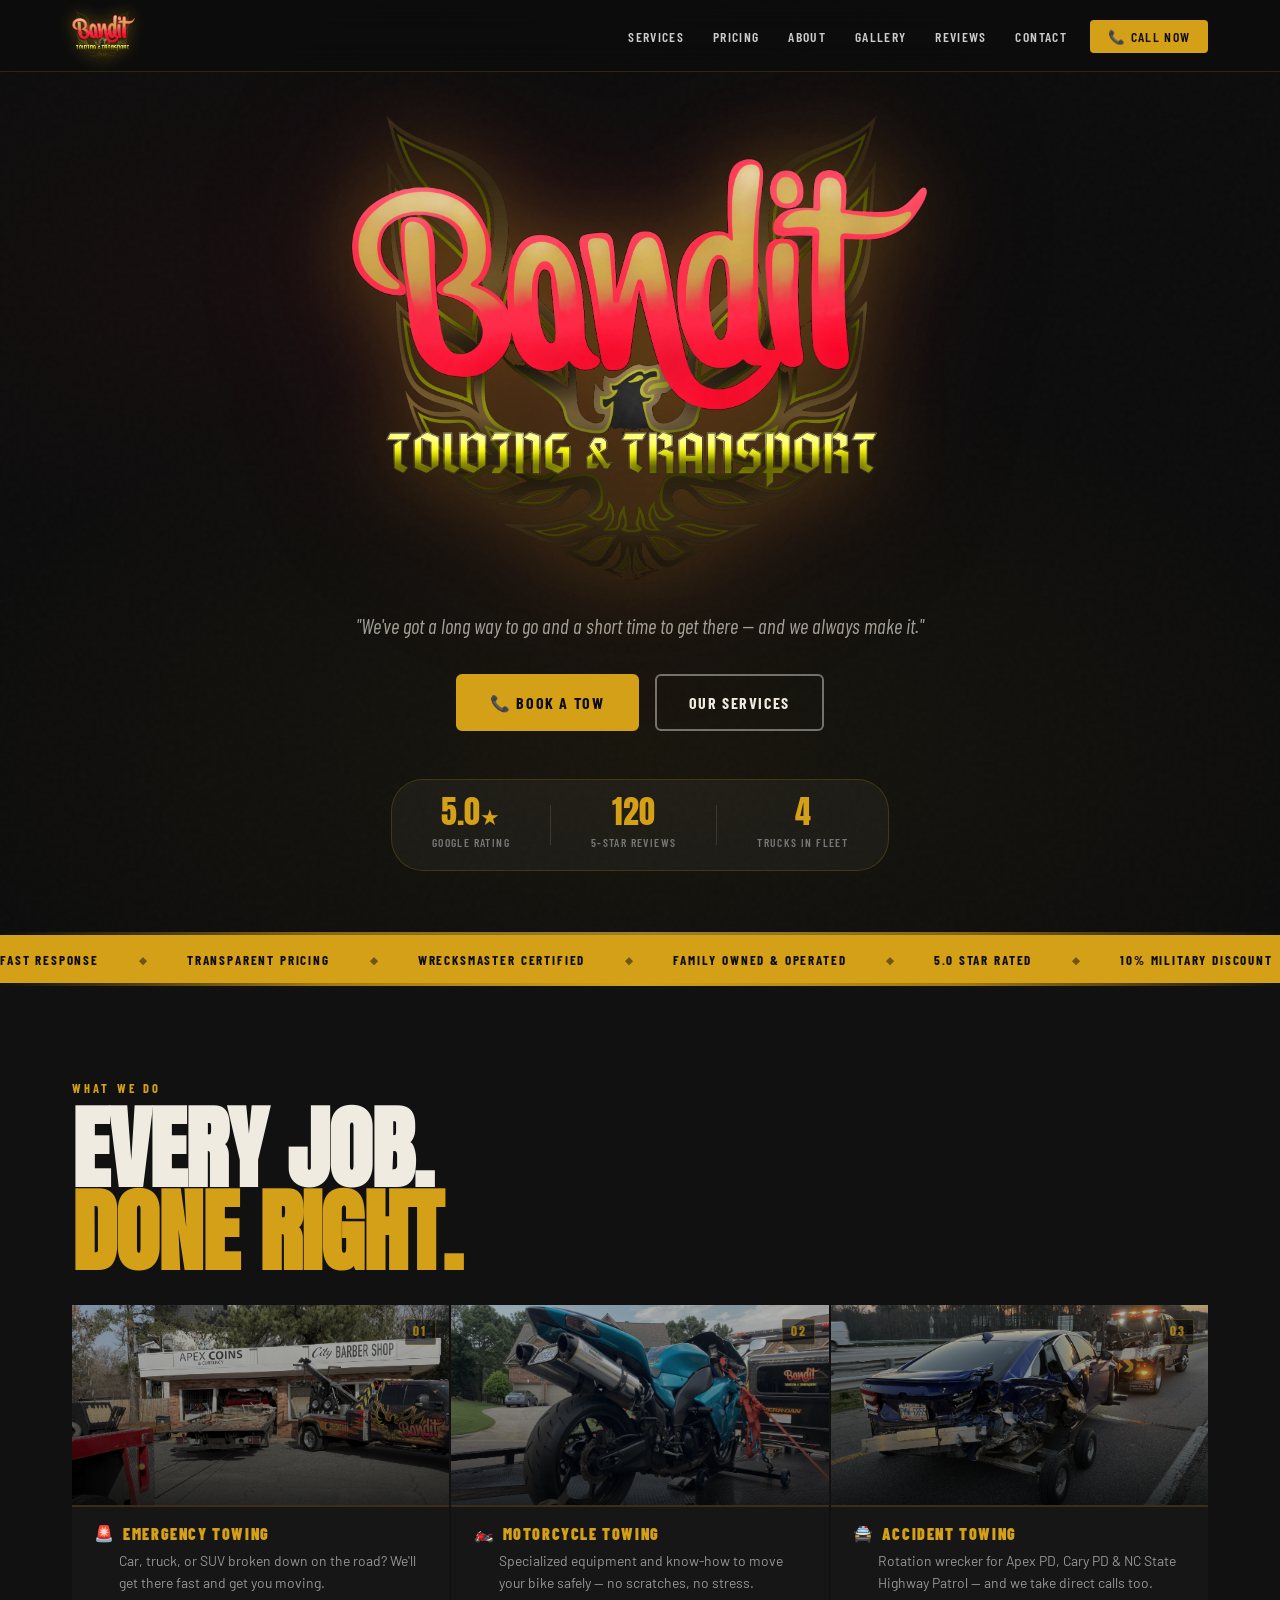
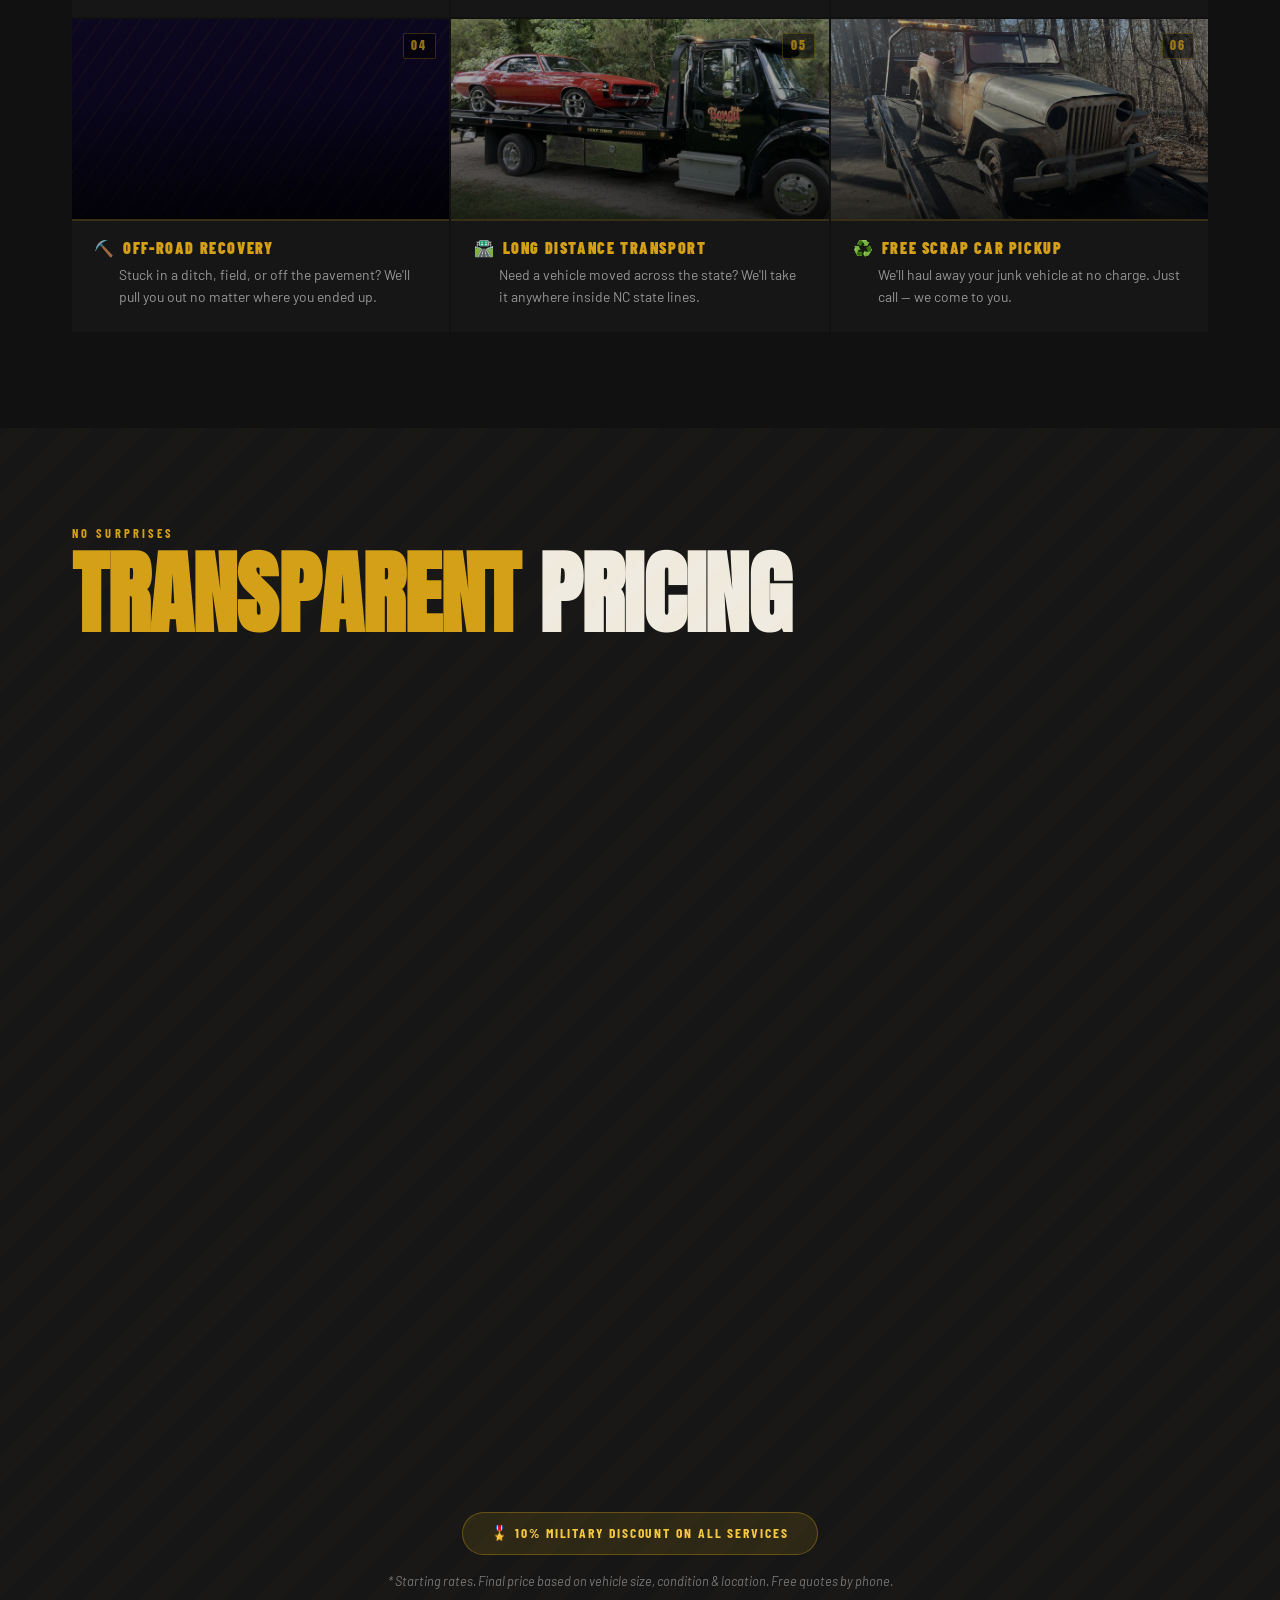
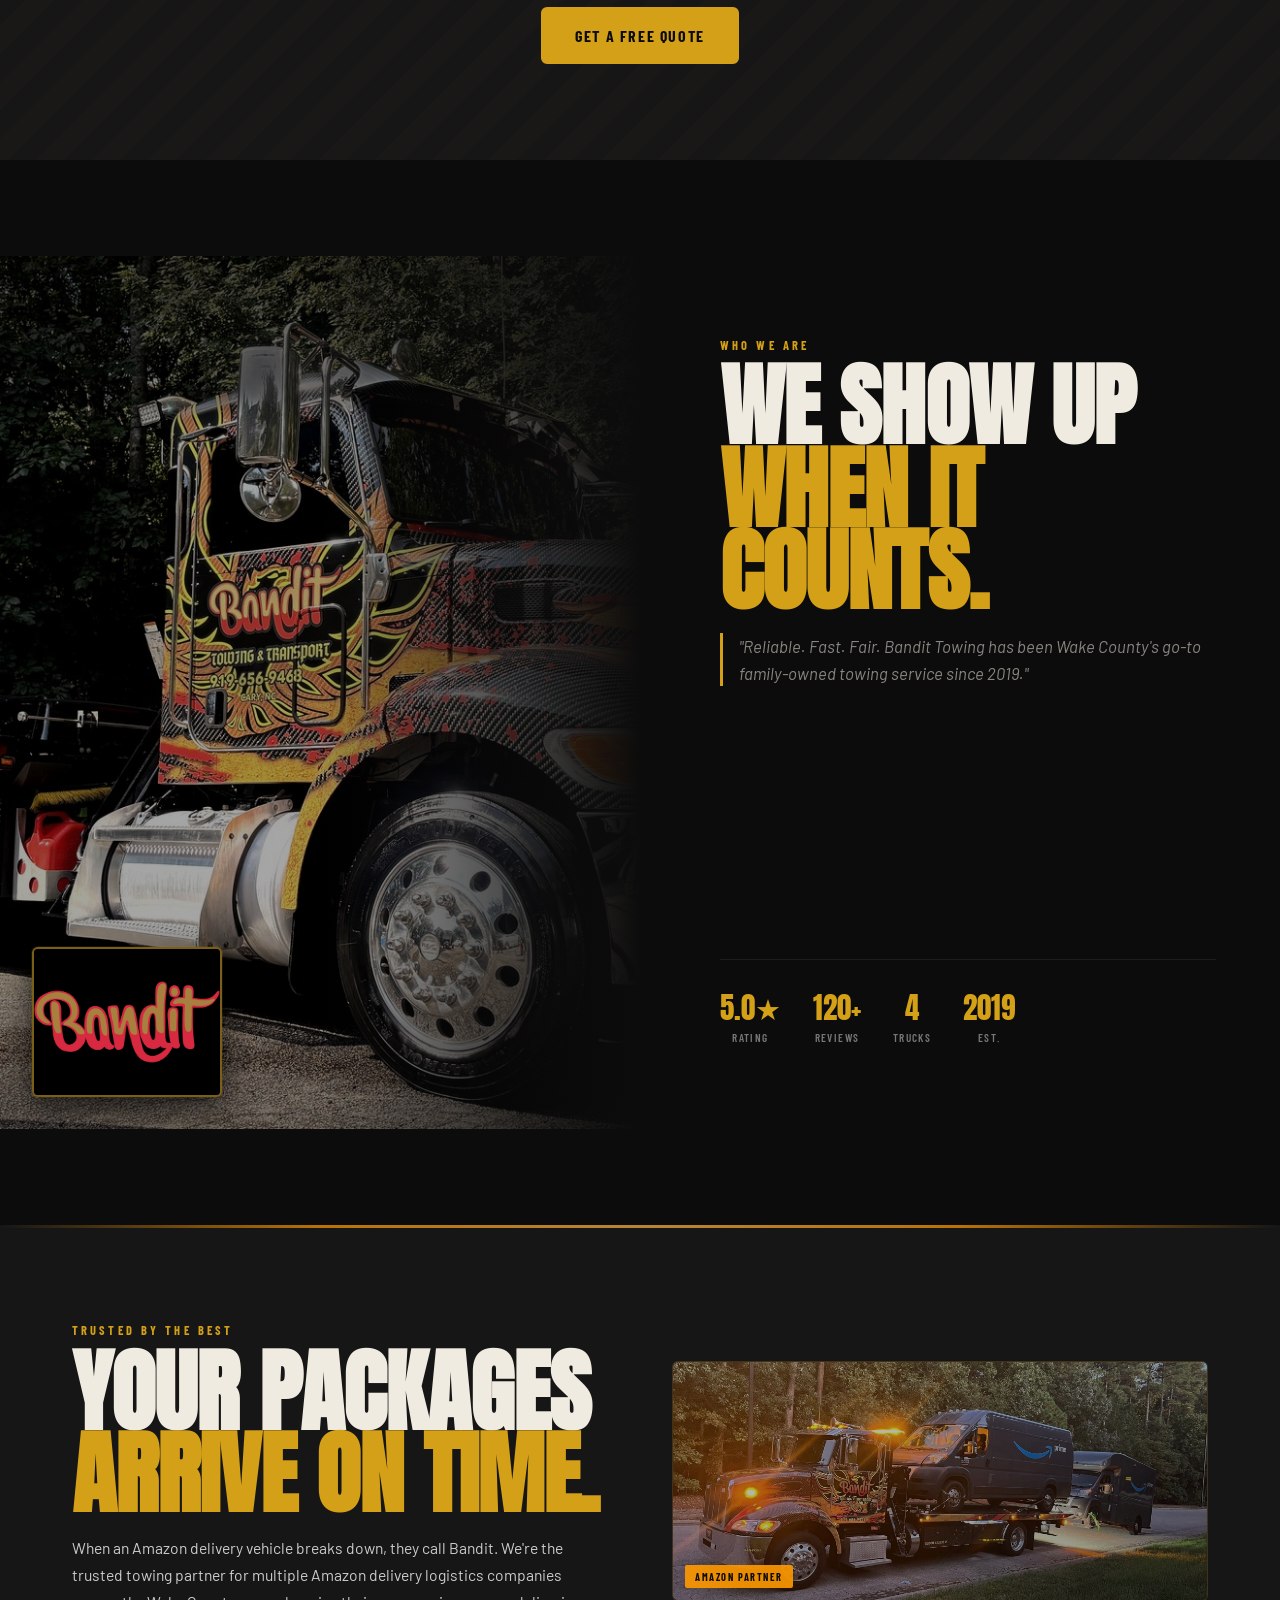
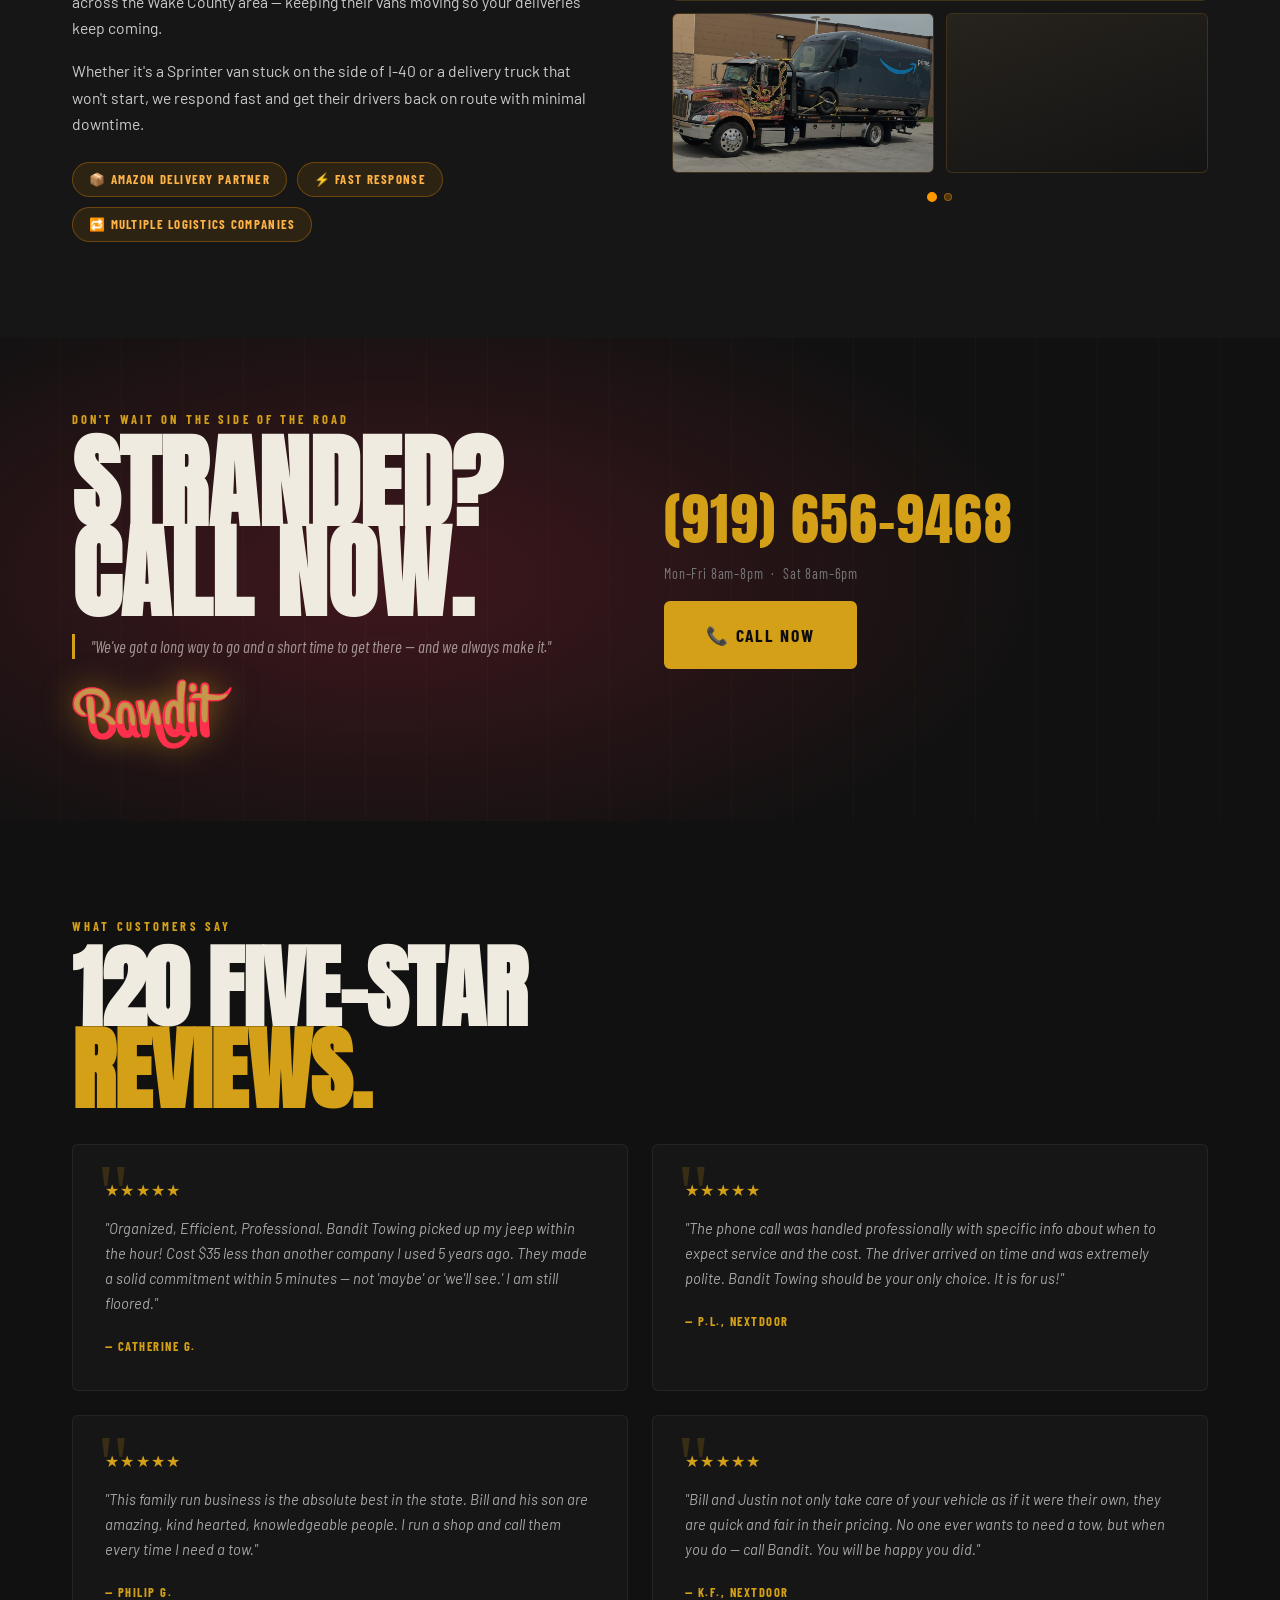
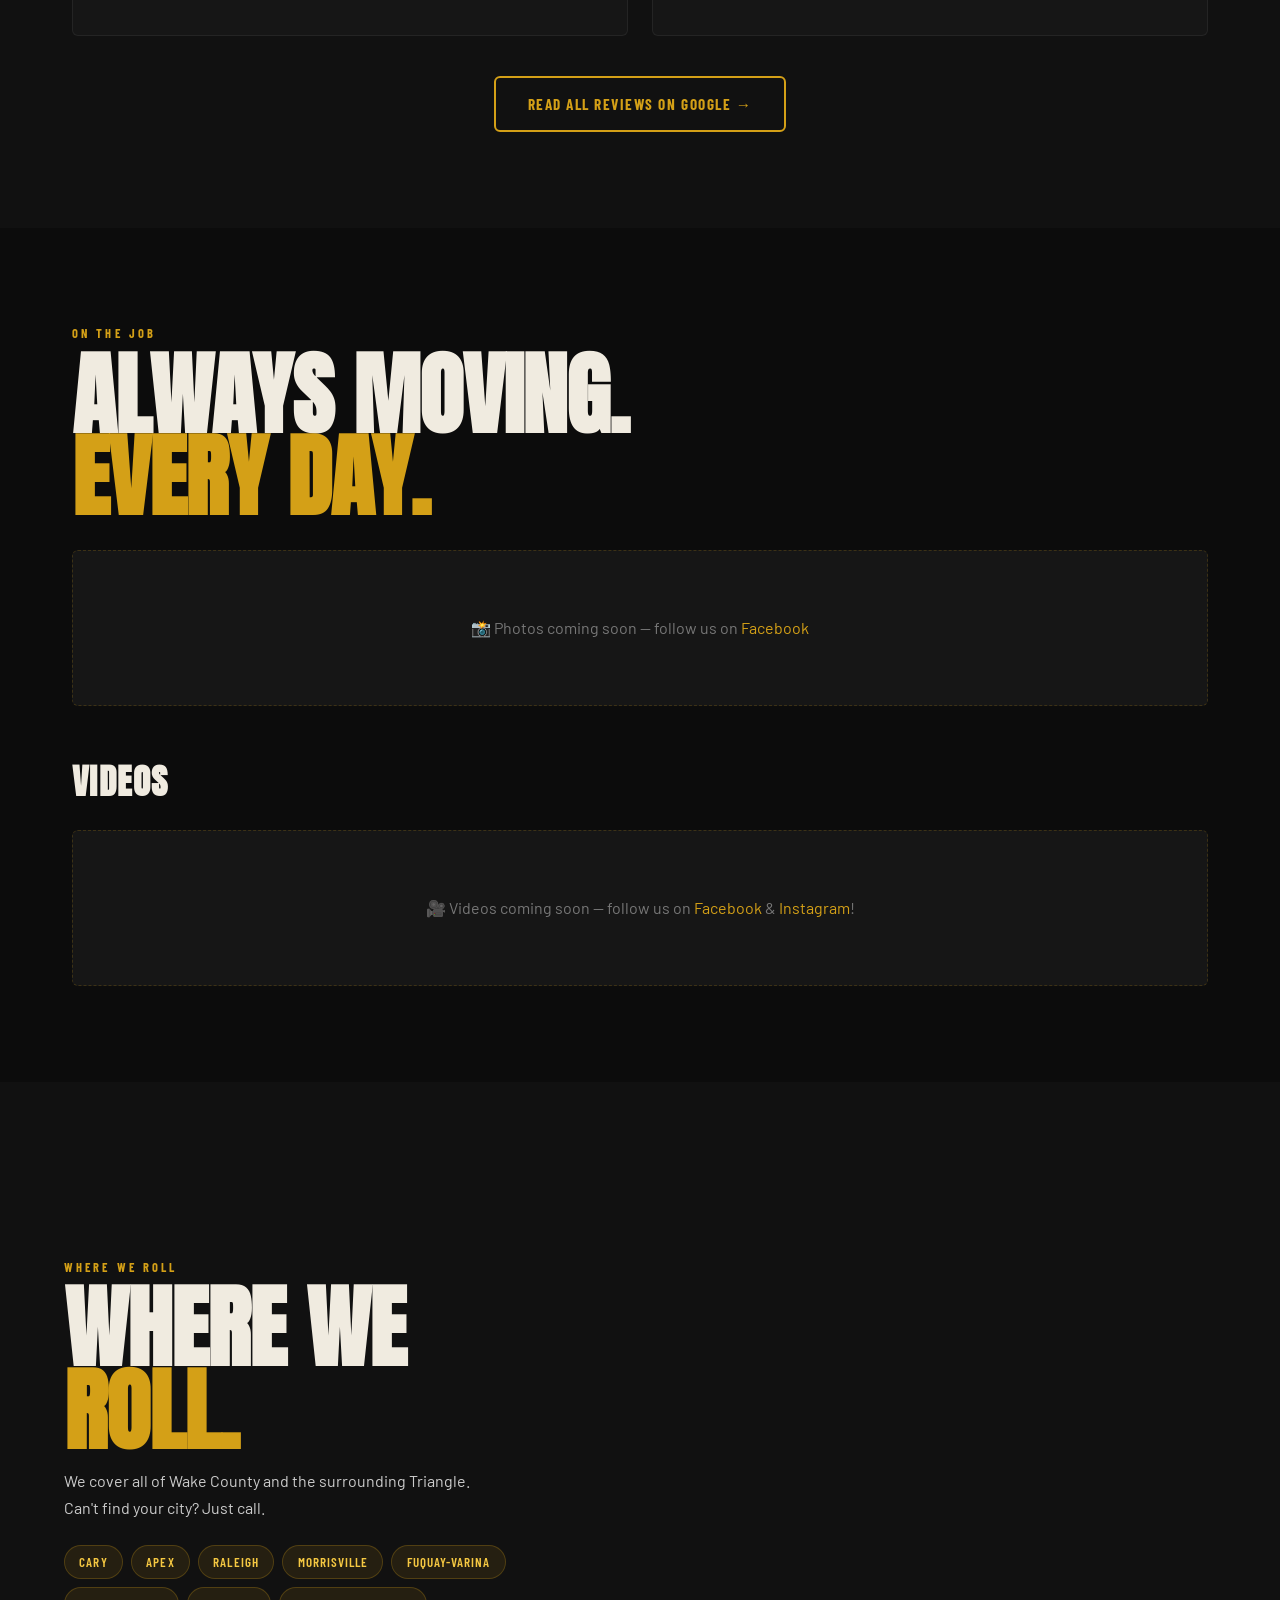
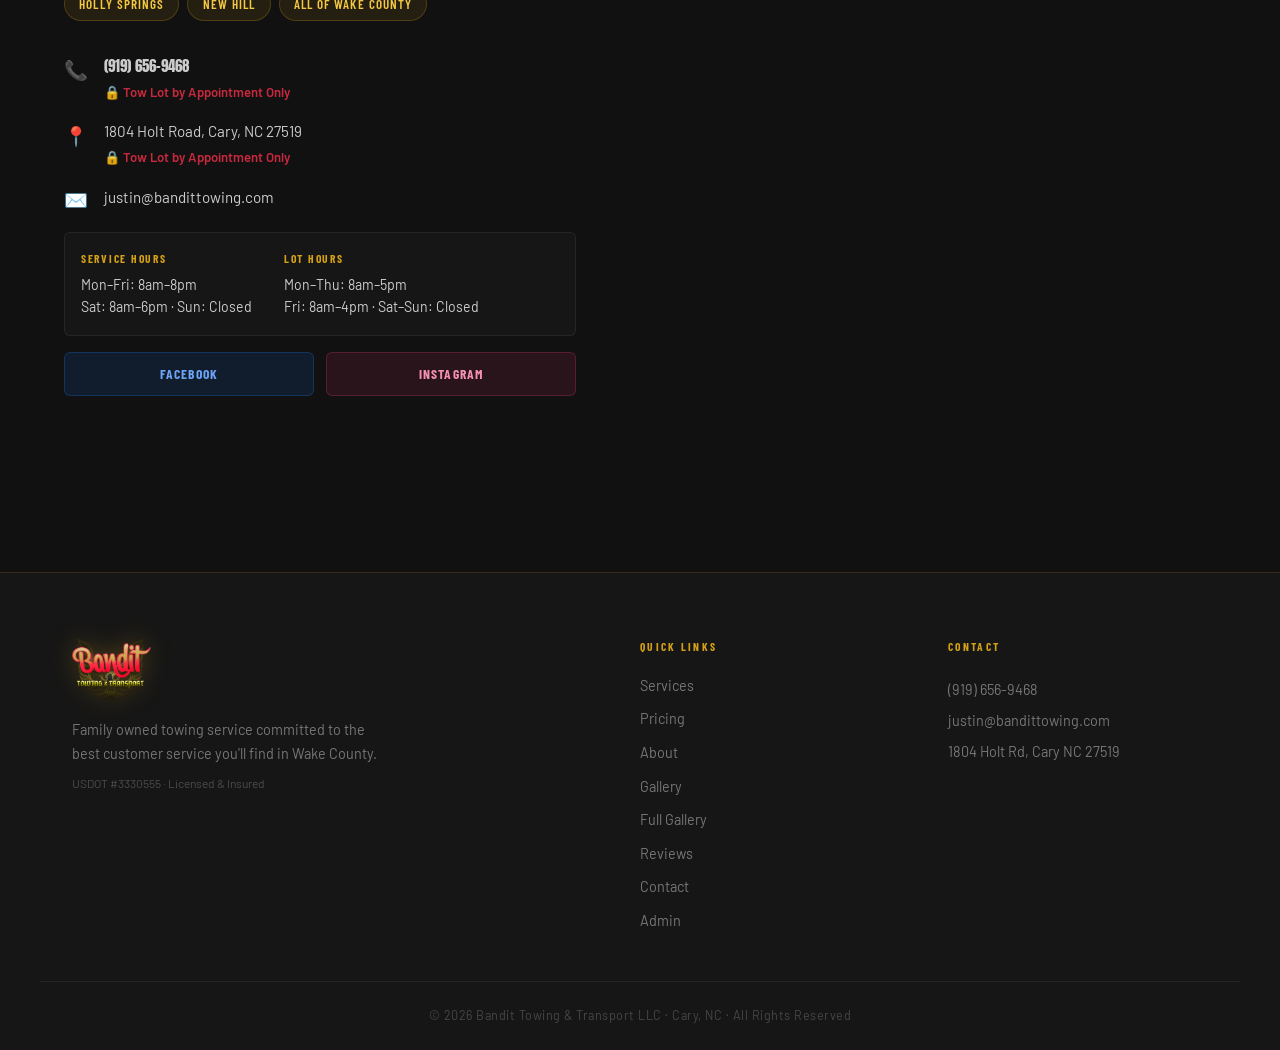
==== index.html @ 27a18e55 "Initial launch" ====
<!DOCTYPE html>
<html lang="en">
<head>
  <meta charset="UTF-8" />
  <meta name="viewport" content="width=device-width, initial-scale=1.0" />
  <title>Bandit Towing & Transport | Cary, NC — (919) 656-9468</title>
  <meta name="description" content="Family-owned towing and roadside assistance in Cary, NC. WreckMaster certified. Serving Apex, Cary, Raleigh & all of Wake County. Call (919) 656-9468." />
  <link rel="preconnect" href="https://fonts.googleapis.com" />
  <link rel="preconnect" href="https://fonts.gstatic.com" crossorigin />
  <link href="https://fonts.googleapis.com/css2?family=Bebas+Neue&family=Anton&family=Barlow+Condensed:ital,wght@0,400;0,600;0,700;0,900;1,400;1,700&family=Barlow:wght@300;400;500;600&display=swap" rel="stylesheet" />
  <link rel="stylesheet" href="css/style.css" />
</head>
<body>

  <!-- NAVBAR -->
  <nav id="navbar">
    <div class="nav-inner">
      <a href="#home" class="nav-logo-link">
        <img src="images/logo-nobg.png" alt="Bandit Towing" class="nav-logo-img" />
      </a>
      <button class="hamburger" id="hamburger" aria-label="Menu">
        <span></span><span></span><span></span>
      </button>
      <ul class="nav-menu" id="navMenu">
        <li><a href="#services">Services</a></li>
        <li><a href="#pricing">Pricing</a></li>
        <li><a href="#about">About</a></li>
        <li><a href="#gallery">Gallery</a></li>
        <li><a href="#reviews">Reviews</a></li>
        <li><a href="#contact">Contact</a></li>
        <li><a href="tel:9196569468" class="nav-call">📞 CALL NOW</a></li>
      </ul>
    </div>
  </nav>

  <!-- HERO -->
  <section id="home" class="hero">
    <div class="hero-bg-overlay"></div>
    <div class="hero-content">
      <img src="images/logo-nobg.png" alt="Bandit Towing & Transport" class="hero-logo" />
      <p class="hero-tagline">"We've got a long way to go and a short time to get there — and we always make it."</p>
      <div class="hero-btns">
        <a href="tel:9196569468" class="btn-gold">📞 BOOK A TOW</a>
        <a href="#services" class="btn-outline-w">OUR SERVICES</a>
      </div>
      <div class="hero-stats">
        <div class="hstat">
          <span class="hstat-n">5.0<em>★</em></span>
          <span class="hstat-l">Google Rating</span>
        </div>
        <div class="hstat-sep"></div>
        <div class="hstat">
          <span class="hstat-n">120</span>
          <span class="hstat-l">5-Star Reviews</span>
        </div>
        <div class="hstat-sep"></div>
        <div class="hstat">
          <span class="hstat-n">4</span>
          <span class="hstat-l">Trucks in Fleet</span>
        </div>
      </div>
    </div>
  </section>

  <!-- TICKER -->
  <div class="ticker-bar">
    <div class="ticker-track">
      <span>FAST RESPONSE</span><b>◆</b>
      <span>TRANSPARENT PRICING</span><b>◆</b>
      <span>WRECKSMASTER CERTIFIED</span><b>◆</b>
      <span>FAMILY OWNED &amp; OPERATED</span><b>◆</b>
      <span>5.0 STAR RATED</span><b>◆</b>
      <span>10% MILITARY DISCOUNT</span><b>◆</b>
      <span>APEX · CARY · RALEIGH</span><b>◆</b>
      <span>4-TRUCK FLEET</span><b>◆</b>
      <span>FAST RESPONSE</span><b>◆</b>
      <span>TRANSPARENT PRICING</span><b>◆</b>
      <span>WRECKSMASTER CERTIFIED</span><b>◆</b>
      <span>FAMILY OWNED &amp; OPERATED</span><b>◆</b>
      <span>5.0 STAR RATED</span><b>◆</b>
      <span>10% MILITARY DISCOUNT</span><b>◆</b>
      <span>APEX · CARY · RALEIGH</span><b>◆</b>
      <span>4-TRUCK FLEET</span><b>◆</b>
    </div>
  </div>

  <!-- SERVICES -->
  <!--
    ╔══════════════════════════════════════════════════════╗
    ║  TO SWAP A SERVICE CARD PHOTO:                       ║
    ║  1. Add your photo to the /images/ folder            ║
    ║  2. Find the card below (e.g. "ON-ROAD TOWING")      ║
    ║  3. Change the src="images/svc-towing.jpg" to your   ║
    ║     new filename, e.g. src="images/my-truck.jpg"     ║
    ║  That's it — the overlay + styling apply on top.     ║
    ╚══════════════════════════════════════════════════════╝
  -->
  <section id="services" class="section services-section">
    <div class="container">
      <div class="eyebrow">WHAT WE DO</div>
      <h2 class="headline-xl">EVERY JOB.<br><span class="gold">DONE RIGHT.</span></h2>
      <div class="services-grid">

        <!-- CARD 1 — swap src to a photo of a broken-down car/truck/SUV on the roadside -->
        <a href="#pricing" class="svc-card">
          <div class="svc-thumb">
            <img src="images/svc-emergency.jpg" alt="Emergency Towing" class="svc-img" onerror="this.style.display='none'" />
            <div class="svc-fallback svc-fb1"></div>
            <div class="svc-overlay"><span class="svc-num">01</span></div>
          </div>
          <div class="svc-body">
            <div class="svc-title-row">
              <span class="svc-icon-sm">🚨</span>
              <h3>EMERGENCY TOWING</h3>
            </div>
            <p>Car, truck, or SUV broken down on the road? We'll get there fast and get you moving.</p>
          </div>
        </a>

        <!-- CARD 2 — swap src to a photo of a motorcycle being loaded or towed -->
        <a href="#pricing" class="svc-card">
          <div class="svc-thumb">
            <img src="images/svc-motorcycle.jpg" alt="Motorcycle Towing" class="svc-img" onerror="this.style.display='none'" />
            <div class="svc-fallback svc-fb2"></div>
            <div class="svc-overlay"><span class="svc-num">02</span></div>
          </div>
          <div class="svc-body">
            <div class="svc-title-row">
              <span class="svc-icon-sm">🏍️</span>
              <h3>MOTORCYCLE TOWING</h3>
            </div>
            <p>Specialized equipment and know-how to move your bike safely — no scratches, no stress.</p>
          </div>
        </a>

        <!-- CARD 3 — swap src to a photo of an accident scene or police rotation job -->
        <a href="#pricing" class="svc-card">
          <div class="svc-thumb">
            <img src="images/svc-accident.jpg" alt="Accident Towing" class="svc-img" onerror="this.style.display='none'" />
            <div class="svc-fallback svc-fb3"></div>
            <div class="svc-overlay"><span class="svc-num">03</span></div>
          </div>
          <div class="svc-body">
            <div class="svc-title-row">
              <span class="svc-icon-sm">🚔</span>
              <h3>ACCIDENT TOWING</h3>
            </div>
            <p>Rotation wrecker for Apex PD, Cary PD &amp; NC State Highway Patrol — and we take direct calls too.</p>
          </div>
        </a>

        <!-- CARD 4 — swap src to a photo of a vehicle being recovered off-road or from a ditch -->
        <a href="#pricing" class="svc-card">
          <div class="svc-thumb">
            <img src="images/svc-offroad.jpg" alt="Off-Road Recovery" class="svc-img" onerror="this.style.display='none'" />
            <div class="svc-fallback svc-fb4"></div>
            <div class="svc-overlay"><span class="svc-num">04</span></div>
          </div>
          <div class="svc-body">
            <div class="svc-title-row">
              <span class="svc-icon-sm">⛏️</span>
              <h3>OFF-ROAD RECOVERY</h3>
            </div>
            <p>Stuck in a ditch, field, or off the pavement? We'll pull you out no matter where you ended up.</p>
          </div>
        </a>

        <!-- CARD 5 — swap src to a photo of a transport job or vehicle on a flatbed on the highway -->
        <a href="#pricing" class="svc-card">
          <div class="svc-thumb">
            <img src="images/svc-transport.jpg" alt="Long Distance Transport" class="svc-img" onerror="this.style.display='none'" />
            <div class="svc-fallback svc-fb5"></div>
            <div class="svc-overlay"><span class="svc-num">05</span></div>
          </div>
          <div class="svc-body">
            <div class="svc-title-row">
              <span class="svc-icon-sm">🛣️</span>
              <h3>LONG DISTANCE TRANSPORT</h3>
            </div>
            <p>Need a vehicle moved across the state? We'll take it anywhere inside NC state lines.</p>
          </div>
        </a>

        <!-- CARD 6 — swap src to a photo of a junk/scrap car being loaded or hauled -->
        <a href="#pricing" class="svc-card">
          <div class="svc-thumb">
            <img src="images/svc-scrap.jpg" alt="Free Scrap Car Pickup" class="svc-img" onerror="this.style.display='none'" />
            <div class="svc-fallback svc-fb6"></div>
            <div class="svc-overlay"><span class="svc-num">06</span></div>
          </div>
          <div class="svc-body">
            <div class="svc-title-row">
              <span class="svc-icon-sm">♻️</span>
              <h3>FREE SCRAP CAR PICKUP</h3>
            </div>
            <p>We'll haul away your junk vehicle at no charge. Just call — we come to you.</p>
          </div>
        </a>

      </div>
    </div>
  </section>

  <!-- PRICING -->
  <section id="pricing" class="section pricing-section">
    <div class="container">
      <div class="eyebrow">NO SURPRISES</div>
      <h2 class="headline-xl"><span class="gold">TRANSPARENT</span> PRICING</h2>
      <div class="pricing-grid">

        <div class="price-card">
          <h3>TOWING</h3>
          <div class="price-hero">$90<span>+</span></div>
          <p class="price-sub">Standard hook-up</p>
          <ul>
            <li><span>Standard Vehicle</span><strong>$90+</strong></li>
            <li><span>Oversized Vehicle</span><strong>$150+</strong></li>
            <li><span>Motorcycle</span><strong>$150+</strong></li>
          </ul>
          <p class="price-note">Cars, SUVs, trucks, motorcycles &amp; medium-duty.</p>
        </div>

        <div class="price-card price-featured">
          <div class="pfeat-tag">MOST REQUESTED</div>
          <h3>ROADSIDE ASSISTANCE</h3>
          <ul>
            <li><span>Fuel Delivery (2 gal)</span><strong>$65+</strong></li>
            <li><span>Battery Jump-Start</span><strong>$65+</strong></li>
            <li><span>Car Lockout</span><strong>$125+</strong></li>
            <li><span>Tire Change</span><strong>$85+</strong></li>
          </ul>
        </div>

        <div class="price-card">
          <h3>ACCIDENT &amp; RECOVERY</h3>
          <div class="price-hero">$250<span>+</span></div>
          <p class="price-sub">Starting rate</p>
          <ul>
            <li><span>Standard Recovery</span><strong>$250+</strong></li>
            <li><span>Overturned Rollover</span><strong>$250</strong></li>
            <li><span>Dollie from Accident</span><strong>$150</strong></li>
            <li><span>Crash Wrap</span><strong>$50+</strong></li>
          </ul>
        </div>

        <div class="price-card">
          <h3>VEHICLE STORAGE</h3>
          <ul>
            <li><span>Outside Storage</span><strong>$80/day</strong></li>
            <li><span>Inside Storage</span><strong>$150/day</strong></li>
          </ul>
          <p class="price-note">📍 1804 Holt Rd, Cary<br>Lot access by appointment only. Call 30 min before arriving.</p>
        </div>

      </div>
      <div class="pricing-footer">
        <div class="military-pill">🎖️ 10% MILITARY DISCOUNT ON ALL SERVICES</div>
        <p class="price-disclaimer">* Starting rates. Final price based on vehicle size, condition &amp; location. Free quotes by phone.</p>
        <a href="tel:9196569468" class="btn-gold">GET A FREE QUOTE</a>
      </div>
    </div>
  </section>

  <!-- ABOUT -->
  <!--
    ╔══════════════════════════════════════════════════════╗
    ║  ABOUT SECTION PHOTOS                                ║
    ║  Large background: images/about-main.jpg             ║
    ║  Small box bottom-left: images/about-secondary.jpg   ║
    ║  Just drop the files in your /images/ folder —       ║
    ║  they load automatically. No code changes needed.    ║
    ╚══════════════════════════════════════════════════════╝
  -->
  <section id="about" class="section about-section">
    <div class="about-photos">
      <div class="ap-main">
        <img src="images/about-main.jpg"
             alt="Bandit Towing truck on the job"
             onerror="this.style.display='none'" />
        <div class="ap-main-fallback">🚛</div>
      </div>
      <div class="ap-secondary">
        <img src="images/about-secondary.jpg"
             alt="Bandit Towing fleet"
             onerror="this.style.display='none'" />
        <div class="ap-secondary-fallback">🚐</div>
      </div>
      <div class="ap-rating">
        <div class="apr-stars">★★★★★</div>
        <div class="apr-num">5.0</div>
        <div class="apr-lbl">Google Rating</div>
      </div>
    </div>
    <div class="about-text">
      <div class="eyebrow">WHO WE ARE</div>
      <h2 class="headline-xl">WE SHOW UP<br><span class="gold">WHEN IT<br>COUNTS.</span></h2>
      <p class="about-tagline">"Reliable. Fast. Fair. Bandit Towing has been Wake County's go-to family-owned towing service since 2019."</p>
      <ul class="about-list">
        <li><span class="al-check">✔</span><div><strong>Fast &amp; Reliable</strong> — On-time, every time across Wake County</div></li>
        <li><span class="al-check">✔</span><div><strong>Transparent Pricing</strong> — Know your cost upfront, zero surprises</div></li>
        <li><span class="al-check">✔</span><div><strong>WreckMaster Certified</strong> — Industry-certified professionals on every job</div></li>
        <li><span class="al-check">✔</span><div><strong>Family Owned Since 2019</strong> — Father &amp; son team: Bill &amp; Justin Farley</div></li>
        <li><span class="al-check">✔</span><div><strong>Law Enforcement Partner</strong> — Rotation wrecker for Apex PD, Cary PD &amp; NCSHP</div></li>
      </ul>
      <div class="about-stats">
        <div class="ast"><span class="ast-n">5.0★</span><span class="ast-l">Rating</span></div>
        <div class="ast"><span class="ast-n">120+</span><span class="ast-l">Reviews</span></div>
        <div class="ast"><span class="ast-n">4</span><span class="ast-l">Trucks</span></div>
        <div class="ast"><span class="ast-n">2019</span><span class="ast-l">Est.</span></div>
      </div>
    </div>
  </section>

  <!-- AMAZON SECTION -->
  <!--
    ╔══════════════════════════════════════════════════════╗
    ║  AMAZON SECTION PHOTOS — ROTATING SLIDESHOW          ║
    ║  Add as many photos as you want — name them:         ║
    ║    images/amazon-1.jpg                               ║
    ║    images/amazon-2.jpg                               ║
    ║    images/amazon-3.jpg                               ║
    ║    images/amazon-4.jpg  ← keep adding more           ║
    ║    images/amazon-5.jpg  ← the slideshow uses all     ║
    ║    ...and so on                                      ║
    ║  Only 3 show at a time — they rotate every 15 sec.  ║
    ║  Update AMAZON_PHOTO_COUNT below to match how many   ║
    ║  photos you have in total.                           ║
    ╚══════════════════════════════════════════════════════╝
  -->
  <section class="section amazon-section">
    <div class="container">
      <div class="amazon-inner">

        <div class="amazon-text">
          <div class="eyebrow">TRUSTED BY THE BEST</div>
          <h2 class="headline-xl">YOUR PACKAGES<br><span class="gold">ARRIVE ON TIME.</span></h2>
          <p class="amazon-body">When an Amazon delivery vehicle breaks down, they call Bandit. We're the trusted towing partner for multiple Amazon delivery logistics companies across the Wake County area — keeping their vans moving so your deliveries keep coming.</p>
          <p class="amazon-body">Whether it's a Sprinter van stuck on the side of I-40 or a delivery truck that won't start, we respond fast and get their drivers back on route with minimal downtime.</p>
          <div class="amazon-badges">
            <div class="amz-badge">📦 Amazon Delivery Partner</div>
            <div class="amz-badge">⚡ Fast Response</div>
            <div class="amz-badge">🔁 Multiple Logistics Companies</div>
          </div>
        </div>

        <!-- Slideshow photo grid — JS controls which images show -->
        <div class="amazon-photos" id="amazonSlideshow">
          <div class="amz-photo amz-photo-main" id="amzSlot0">
            <img src="" alt="Bandit Towing Amazon job" class="amz-slide-img" />
            <div class="amz-fallback">📦</div>
            <div class="amz-overlay"></div>
          </div>
          <div class="amz-photo-row">
            <div class="amz-photo amz-photo-sm" id="amzSlot1">
              <img src="" alt="Bandit Towing Amazon van" class="amz-slide-img" />
              <div class="amz-fallback">🚐</div>
              <div class="amz-overlay"></div>
            </div>
            <div class="amz-photo amz-photo-sm" id="amzSlot2">
              <img src="" alt="Bandit Towing on the job" class="amz-slide-img" />
              <div class="amz-fallback">🚛</div>
              <div class="amz-overlay"></div>
            </div>
          </div>
          <!-- Dot indicators -->
          <div class="amz-dots" id="amzDots"></div>
        </div>

      </div>
    </div>
  </section>

  <!-- CTA BANNER -->
  <section class="cta-band">
    <div class="cta-band-bg"></div>
    <div class="cta-band-content">
      <div class="cta-band-left">
        <p class="cta-over">DON'T WAIT ON THE SIDE OF THE ROAD</p>
        <h2 class="cta-headline">STRANDED?<br>CALL NOW.</h2>
        <p class="cta-quote">"We've got a long way to go and a short time to get there — and we always make it."</p>
        <img src="images/bandit-text-nobg.png" alt="Bandit" class="cta-script-img" />
      </div>
      <div class="cta-band-right">
        <a href="tel:9196569468" class="cta-phone-link">(919) 656-9468</a>
        <p class="cta-band-hours">Mon–Fri 8am–8pm &nbsp;·&nbsp; Sat 8am–6pm</p>
        <a href="tel:9196569468" class="btn-gold btn-lg">📞 CALL NOW</a>
      </div>
    </div>
  </section>

  <!-- REVIEWS -->
  <section id="reviews" class="section reviews-section">
    <div class="container">
      <div class="eyebrow">WHAT CUSTOMERS SAY</div>
      <h2 class="headline-xl">120 FIVE-STAR<br><span class="gold">REVIEWS.</span></h2>
      <div class="reviews-grid">
        <div class="review-card">
          <div class="rc-stars">★★★★★</div>
          <p>"Organized, Efficient, Professional. Bandit Towing picked up my jeep within the hour! Cost $35 less than another company I used 5 years ago. They made a solid commitment within 5 minutes — not 'maybe' or 'we'll see.' I am still floored."</p>
          <cite>— Catherine G.</cite>
        </div>
        <div class="review-card">
          <div class="rc-stars">★★★★★</div>
          <p>"The phone call was handled professionally with specific info about when to expect service and the cost. The driver arrived on time and was extremely polite. Bandit Towing should be your only choice. It is for us!"</p>
          <cite>— P.L., Nextdoor</cite>
        </div>
        <div class="review-card">
          <div class="rc-stars">★★★★★</div>
          <p>"This family run business is the absolute best in the state. Bill and his son are amazing, kind hearted, knowledgeable people. I run a shop and call them every time I need a tow."</p>
          <cite>— Philip G.</cite>
        </div>
        <div class="review-card">
          <div class="rc-stars">★★★★★</div>
          <p>"Bill and Justin not only take care of your vehicle as if it were their own, they are quick and fair in their pricing. No one ever wants to need a tow, but when you do — call Bandit. You will be happy you did."</p>
          <cite>— K.F., Nextdoor</cite>
        </div>
      </div>
      <div style="text-align:center;margin-top:2.5rem;">
        <a href="https://www.google.com/maps/place/?q=place_id:ChIJO4SDbLjtrIkRut41lgFoUk0" target="_blank" class="btn-outline-gold">READ ALL REVIEWS ON GOOGLE →</a>
      </div>
    </div>
  </section>

  <!-- GALLERY -->
  <section id="gallery" class="section gallery-section">
    <div class="container">
      <div class="eyebrow">ON THE JOB</div>
      <h2 class="headline-xl">ALWAYS MOVING.<br><span class="gold">EVERY DAY.</span></h2>
      <div class="gallery-grid" id="photoGallery">
        <div class="gallery-empty" id="galleryEmpty">
          <p>📸 Photos coming soon — follow us on <a href="https://www.facebook.com/BanditTowing/" target="_blank">Facebook</a></p>
        </div>
      </div>
      <!-- Lightbox -->
      <div class="lightbox" id="lightbox">
        <button class="lb-close" id="lbClose">✕</button>
        <button class="lb-prev" id="lbPrev">‹</button>
        <button class="lb-next" id="lbNext">›</button>
        <img id="lbImg" src="" alt="" />
      </div>
      <div class="gallery-view-all" id="galleryViewAll" style="display:none;">
        <a href="gallery.html" class="btn-gold">VIEW ALL PHOTOS →</a>
      </div>
      <!-- Videos -->
      <div class="vid-section">
        <h3 class="vid-heading">VIDEOS</h3>
        <div class="video-grid" id="videoGrid">
          <div class="gallery-empty">
            <p>🎥 Videos coming soon — follow us on <a href="https://www.facebook.com/BanditTowing/" target="_blank">Facebook</a> &amp; <a href="https://www.instagram.com/bandittowing/" target="_blank">Instagram</a>!</p>
          </div>
        </div>
      </div>
    </div>
  </section>

  <!-- SERVICE AREA + MAP -->
  <section id="contact" class="section area-contact-section">
    <div class="ac-left">
      <div class="eyebrow">WHERE WE ROLL</div>
      <h2 class="headline-xl">WHERE WE<br><span class="gold">ROLL.</span></h2>
      <p class="area-sub">We cover all of Wake County and the surrounding Triangle. Can't find your city? Just call.</p>
      <div class="area-tags">
        <span>Cary</span><span>Apex</span><span>Raleigh</span>
        <span>Morrisville</span><span>Fuquay-Varina</span>
        <span>Holly Springs</span><span>New Hill</span>
        <span>All of Wake County</span>
      </div>
      <div class="contact-details">
        <div class="cd-row">
          <span class="cd-icon">📞</span>
          <div>
            <a href="tel:9196569468" class="cd-phone">(919) 656-9468</a>
            <p class="cd-appt">🔒 Tow Lot by Appointment Only</p>
          </div>
        </div>
        <div class="cd-row">
          <span class="cd-icon">📍</span>
          <div>
            <p>1804 Holt Road, Cary, NC 27519</p>
            <p class="cd-appt">🔒 Tow Lot by Appointment Only</p>
          </div>
        </div>
        <div class="cd-row">
          <span class="cd-icon">✉️</span>
          <div><a href="mailto:justin@bandittowing.com">justin@bandittowing.com</a></div>
        </div>
        <div class="cd-hours">
          <div>
            <strong>SERVICE HOURS</strong>
            <p>Mon–Fri: 8am–8pm</p>
            <p>Sat: 8am–6pm · Sun: Closed</p>
          </div>
          <div>
            <strong>LOT HOURS</strong>
            <p>Mon–Thu: 8am–5pm</p>
            <p>Fri: 8am–4pm · Sat–Sun: Closed</p>
          </div>
        </div>
        <div class="cd-social">
          <a href="https://www.facebook.com/BanditTowing/" target="_blank" class="soc-fb">Facebook</a>
          <a href="https://www.instagram.com/bandittowing/" target="_blank" class="soc-ig">Instagram</a>
        </div>
      </div>
    </div>
    <div class="ac-map">
      <iframe
        title="Bandit Towing Location"
        src="https://www.google.com/maps/embed?pb=!1m18!1m12!1m3!1d3234.5!2d-78.8897!3d35.7915!2m3!1f0!2f0!3f0!3m2!1i1024!2i768!4f13.1!3m3!1m2!1s0x89acedad8b4d9338%3A0x4d54681a9635d8ba!2s1804%20Holt%20Rd%2C%20Cary%2C%20NC%2027519!5e0!3m2!1sen!2sus!4v1700000000000"
        width="100%" height="100%" style="border:0;" allowfullscreen="" loading="lazy">
      </iframe>
    </div>
  </section>

  <!-- FOOTER -->
  <footer class="site-footer">
    <div class="footer-top">
      <div class="footer-brand">
        <img src="images/logo-nobg.png" alt="Bandit Towing" class="footer-logo" />
        <p>Family owned towing service committed to the best customer service you'll find in Wake County.</p>
        <p class="footer-usdot">USDOT #3330555 · Licensed &amp; Insured</p>
      </div>
      <div class="footer-links">
        <h5>QUICK LINKS</h5>
        <ul>
          <li><a href="#services">Services</a></li>
          <li><a href="#pricing">Pricing</a></li>
          <li><a href="#about">About</a></li>
          <li><a href="#gallery">Gallery</a></li>
          <li><a href="gallery.html">Full Gallery</a></li>
          <li><a href="#reviews">Reviews</a></li>
          <li><a href="#contact">Contact</a></li>
          <li><a href="admin/index.html">Admin</a></li>
        </ul>
      </div>
      <div class="footer-contact-info">
        <h5>CONTACT</h5>
        <a href="tel:9196569468">(919) 656-9468</a>
        <a href="mailto:justin@bandittowing.com">justin@bandittowing.com</a>
        <p>1804 Holt Rd, Cary NC 27519</p>
      </div>
    </div>
    <div class="footer-bottom">
      <p>© <span id="yr"></span> Bandit Towing &amp; Transport LLC · Cary, NC · All Rights Reserved</p>
    </div>
  </footer>

  <script src="js/main.js"></script>
  <script>document.getElementById('yr').textContent=new Date().getFullYear();</script>
</body>
</html>
---- css/style.css ----
/* ================================================
   BANDIT TOWING — REDESIGNED CSS
   Bold, editorial, dark industrial with gold/yellow
   ================================================ */

:root {
  --gold:        #D4A017;
  --gold-bright: #F5C842;
  --gold-dark:   #A07810;
  --red:         #C8293E;
  --black:       #0C0C0C;
  --dark1:       #111111;
  --dark2:       #161616;
  --dark3:       #1E1E1E;
  --dark4:       #262626;
  --gray:        #777777;
  --light:       #CCCCCC;
  --white:       #F0EBE0;

  --font-display: 'Anton', sans-serif;
  --font-condense: 'Barlow Condensed', sans-serif;
  --font-body:    'Barlow', sans-serif;

  --max-w: 1200px;
  --r: 6px;
}

*,*::before,*::after{box-sizing:border-box;margin:0;padding:0;}
html{scroll-behavior:smooth;}

body {
  background: var(--black);
  color: var(--white);
  font-family: var(--font-body);
  line-height: 1.6;
  overflow-x: hidden;
}

a{color:var(--gold);text-decoration:none;}
a:hover{color:var(--gold-bright);}
img{display:block;max-width:100%;}

/* Scrollbar */
::-webkit-scrollbar{width:5px;}
::-webkit-scrollbar-track{background:var(--dark1);}
::-webkit-scrollbar-thumb{background:var(--gold-dark);border-radius:3px;}

/* ================================================
   SHARED
   ================================================ */
.container{max-width:var(--max-w);margin:0 auto;padding:0 2rem;}
.section{padding:6rem 0;}

.eyebrow {
  font-family: var(--font-condense);
  font-size: 0.78rem;
  font-weight: 700;
  letter-spacing: 0.25em;
  text-transform: uppercase;
  color: var(--gold);
  margin-bottom: 0.6rem;
  display: block;
}

.headline-xl {
  font-family: var(--font-display);
  font-size: clamp(3rem, 7vw, 6rem);
  line-height: 0.92;
  letter-spacing: -0.01em;
  text-transform: uppercase;
  color: var(--white);
  margin-bottom: 2rem;
}
.gold { color: var(--gold); }

/* Buttons */
.btn-gold {
  display: inline-flex;
  align-items: center;
  gap: 0.4rem;
  background: var(--gold);
  color: var(--black);
  font-family: var(--font-condense);
  font-weight: 700;
  font-size: 1rem;
  letter-spacing: 0.1em;
  text-transform: uppercase;
  padding: 0.85rem 2rem;
  border-radius: var(--r);
  border: 2px solid var(--gold);
  transition: all 0.2s;
  cursor: pointer;
}
.btn-gold:hover{background:var(--gold-bright);color:var(--black);border-color:var(--gold-bright);transform:translateY(-2px);}
.btn-gold.btn-lg{padding:1.1rem 2.5rem;font-size:1.1rem;}

.btn-outline-w {
  display: inline-flex;
  align-items: center;
  background: transparent;
  color: var(--white);
  font-family: var(--font-condense);
  font-weight: 700;
  font-size: 1rem;
  letter-spacing: 0.1em;
  text-transform: uppercase;
  padding: 0.85rem 2rem;
  border-radius: var(--r);
  border: 2px solid rgba(255,255,255,0.4);
  transition: all 0.2s;
}
.btn-outline-w:hover{border-color:var(--white);color:var(--white);background:rgba(255,255,255,0.08);}

.btn-outline-gold {
  display: inline-flex;
  align-items: center;
  background: transparent;
  color: var(--gold);
  font-family: var(--font-condense);
  font-weight: 700;
  font-size: 0.95rem;
  letter-spacing: 0.1em;
  text-transform: uppercase;
  padding: 0.85rem 2rem;
  border-radius: var(--r);
  border: 2px solid var(--gold);
  transition: all 0.2s;
}
.btn-outline-gold:hover{background:var(--gold);color:var(--black);}

/* ================================================
   NAVBAR
   ================================================ */
#navbar {
  position: fixed;
  top:0;left:0;right:0;
  z-index: 1000;
  background: rgba(12,12,12,0.92);
  backdrop-filter: blur(16px);
  -webkit-backdrop-filter: blur(16px);
  border-bottom: 1px solid rgba(212,160,23,0.18);
  transition: background 0.3s;
}
#navbar.solid{background:rgba(12,12,12,0.99);}

.nav-inner {
  max-width: var(--max-w);
  margin: 0 auto;
  padding: 0.6rem 2rem;
  display: flex;
  align-items: center;
  justify-content: space-between;
}

.nav-logo-img{height:52px;width:auto;filter:drop-shadow(0 0 8px rgba(212,160,23,0.4));}

.nav-menu {
  list-style: none;
  display: flex;
  align-items: center;
  gap: 0.1rem;
}
.nav-menu a {
  font-family: var(--font-condense);
  font-weight: 600;
  font-size: 0.85rem;
  letter-spacing: 0.1em;
  text-transform: uppercase;
  color: var(--light);
  padding: 0.5rem 0.85rem;
  border-radius: 4px;
  transition: all 0.2s;
}
.nav-menu a:hover{color:var(--gold);background:rgba(212,160,23,0.08);}
.nav-menu a.nav-active{color:var(--gold)!important;}
.nav-call {
  background: var(--gold) !important;
  color: var(--black) !important;
  padding: 0.5rem 1.1rem !important;
  border-radius: 4px !important;
  margin-left: 0.5rem;
}
.nav-call:hover{background:var(--gold-bright)!important;color:var(--black)!important;}

.hamburger {
  display: none;
  flex-direction: column;
  gap: 5px;
  background: none;
  border: none;
  cursor: pointer;
  padding: 0.4rem;
}
.hamburger span{display:block;width:24px;height:2px;background:var(--white);border-radius:2px;transition:all 0.25s;}

/* ================================================
   HERO
   ================================================ */
.hero {
  min-height: 100vh;
  display: flex;
  align-items: center;
  justify-content: center;
  position: relative;
  overflow: hidden;
  background:
    radial-gradient(ellipse 80% 60% at 50% 80%, rgba(212,160,23,0.06) 0%, transparent 70%),
    radial-gradient(ellipse 60% 50% at 20% 30%, rgba(200,41,62,0.05) 0%, transparent 60%),
    var(--black);
  padding: 7rem 2rem 4rem;
}

/* Grain overlay */
.hero::before {
  content: '';
  position: absolute;
  inset: 0;
  background-image: url("data:image/svg+xml,%3Csvg viewBox='0 0 200 200' xmlns='http://www.w3.org/2000/svg'%3E%3Cfilter id='noise'%3E%3CfeTurbulence type='fractalNoise' baseFrequency='0.85' numOctaves='4' stitchTiles='stitch'/%3E%3C/filter%3E%3Crect width='100%25' height='100%25' filter='url(%23noise)' opacity='0.04'/%3E%3C/svg%3E");
  pointer-events: none;
  opacity: 0.5;
}

/* Diagonal gold stripe accent */
.hero::after {
  content: '';
  position: absolute;
  bottom: -2px;
  left: 0; right: 0;
  height: 5px;
  background: linear-gradient(90deg, transparent, var(--gold), var(--gold-bright), var(--gold), transparent);
  opacity: 0.6;
}

.hero-content {
  position: relative;
  z-index: 2;
  text-align: center;
  max-width: 860px;
}

.hero-logo {
  width: min(580px, 88vw);
  margin: 0 auto 1.25rem;
  filter: drop-shadow(0 4px 40px rgba(212,160,23,0.35)) drop-shadow(0 0 80px rgba(200,41,62,0.2));
  animation: heroFade 1s ease both;
}

.hero-tagline {
  font-family: var(--font-condense);
  font-size: clamp(1rem, 2.5vw, 1.3rem);
  font-weight: 400;
  font-style: italic;
  color: rgba(240,235,224,0.65);
  margin-bottom: 2rem;
  animation: heroFade 1s ease 0.15s both;
}

.hero-btns {
  display: flex;
  gap: 1rem;
  justify-content: center;
  flex-wrap: wrap;
  margin-bottom: 3rem;
  animation: heroFade 1s ease 0.25s both;
}

.hero-stats {
  display: inline-flex;
  align-items: center;
  gap: 2.5rem;
  background: rgba(255,255,255,0.04);
  border: 1px solid rgba(212,160,23,0.2);
  border-radius: 2rem;
  padding: 1rem 2.5rem;
  animation: heroFade 1s ease 0.35s both;
}
.hstat { text-align: center; }
.hstat-n {
  display: block;
  font-family: var(--font-display);
  font-size: 2rem;
  color: var(--gold);
  line-height: 1;
}
.hstat-n em { font-style: normal; font-size: 1.4rem; }
.hstat-l {
  font-family: var(--font-condense);
  font-size: 0.72rem;
  font-weight: 600;
  letter-spacing: 0.12em;
  text-transform: uppercase;
  color: var(--gray);
}
.hstat-sep { width: 1px; height: 40px; background: rgba(255,255,255,0.12); }

/* ================================================
   TICKER
   ================================================ */
.ticker-bar {
  background: var(--gold);
  overflow: hidden;
  padding: 0.7rem 0;
  position: relative;
  z-index: 10;
}
.ticker-track {
  display: inline-flex;
  gap: 2.5rem;
  white-space: nowrap;
  animation: ticker 35s linear infinite;
  align-items: center;
}
.ticker-track span {
  font-family: var(--font-condense);
  font-weight: 700;
  font-size: 0.82rem;
  letter-spacing: 0.14em;
  text-transform: uppercase;
  color: var(--black);
  flex-shrink: 0;
}
.ticker-track b { color: var(--black); opacity: 0.5; font-size: 0.6rem; flex-shrink: 0; }

/* ================================================
   SERVICES
   ================================================ */
.services-section {
  background: var(--dark1);
  position: relative;
}
.services-section::before {
  content: '';
  position: absolute;
  top: 0; left: 0; right: 0;
  height: 3px;
  background: linear-gradient(90deg, transparent, var(--gold-dark), var(--gold), var(--gold-dark), transparent);
}

.services-grid {
  display: grid;
  grid-template-columns: repeat(3, 1fr);
  gap: 2px; /* tight grid like a magazine layout */
}

/* ---- Card shell ---- */
.svc-card {
  display: block;
  background: var(--dark2);
  overflow: hidden;
  transition: all 0.3s ease;
  color: var(--white);
  position: relative;
}

/* Gold corner accent on hover */
.svc-card::before {
  content: '';
  position: absolute;
  top: 0; left: 0;
  width: 0; height: 0;
  border-style: solid;
  border-width: 36px 36px 0 0;
  border-color: var(--gold) transparent transparent transparent;
  z-index: 10;
  opacity: 0;
  transition: opacity 0.25s;
}
.svc-card:hover::before { opacity: 1; }
.svc-card:hover { transform: scale(1.02); z-index: 2; box-shadow: 0 0 0 2px var(--gold), 0 16px 50px rgba(212,160,23,0.2); }

/* ---- Thumbnail ---- */
.svc-thumb {
  height: 200px;
  position: relative;
  overflow: hidden;
  background: var(--dark3);
}

/* The actual photo — fills the thumb, zooms on hover */
.svc-img {
  position: absolute;
  inset: 0;
  width: 100%;
  height: 100%;
  object-fit: cover;
  object-position: center;
  transition: transform 0.5s ease, filter 0.3s ease;
  filter: brightness(0.75) saturate(0.85);
  z-index: 1;
}
.svc-card:hover .svc-img {
  transform: scale(1.08);
  filter: brightness(0.6) saturate(1);
}

/* Fallback placeholder shown only if image fails/missing */
.svc-fallback {
  position: absolute;
  inset: 0;
  z-index: 0;
}
.svc-fb1 { background: linear-gradient(160deg, #221f08 0%, #1a1a05 60%, #0d0c02 100%); }
.svc-fb2 { background: linear-gradient(160deg, #081822 0%, #051220 60%, #020a15 100%); }
.svc-fb3 { background: linear-gradient(160deg, #220808 0%, #1a0505 60%, #0d0202 100%); }
.svc-fb4 { background: linear-gradient(160deg, #0d0822 0%, #0a0620 60%, #050215 100%); }
.svc-fb5 { background: linear-gradient(160deg, #1a1208 0%, #150e05 60%, #0a0802 100%); }
.svc-fb6 { background: linear-gradient(160deg, #081a09 0%, #051505 60%, #020d02 100%); }

/* Diagonal chain/stripe texture across the fallback */
.svc-fallback::after {
  content: '';
  position: absolute;
  inset: 0;
  background-image: repeating-linear-gradient(
    -55deg,
    transparent 0px, transparent 14px,
    rgba(212,160,23,0.04) 14px, rgba(212,160,23,0.04) 16px
  );
}

/* Dark gradient over bottom of image so title reads clearly */
.svc-thumb::after {
  content: '';
  position: absolute;
  inset: 0;
  background: linear-gradient(
    to bottom,
    rgba(0,0,0,0.05) 0%,
    rgba(0,0,0,0.15) 40%,
    rgba(0,0,0,0.75) 100%
  );
  z-index: 2;
  pointer-events: none;
}

/* Card number badge — top right of thumb */
.svc-overlay {
  position: absolute;
  top: 0.85rem; right: 0.85rem;
  z-index: 5;
}
.svc-num {
  display: block;
  font-family: var(--font-display);
  font-size: 0.75rem;
  letter-spacing: 0.18em;
  color: rgba(212,160,23,0.7);
  background: rgba(0,0,0,0.5);
  border: 1px solid rgba(212,160,23,0.25);
  padding: 0.15rem 0.45rem;
  border-radius: 2px;
}

/* ---- Card body ---- */
.svc-body {
  padding: 1.1rem 1.4rem 1.5rem;
  border-top: 2px solid rgba(212,160,23,0.18);
  position: relative;
  background: var(--dark2);
  transition: background 0.3s;
}
/* Gold left border accent */
.svc-body::before {
  content: '';
  position: absolute;
  top: 0; left: 0;
  width: 3px;
  height: 0;
  background: var(--gold);
  transition: height 0.35s ease;
}
.svc-card:hover .svc-body::before { height: 100%; }
.svc-card:hover .svc-body { background: #1c1a12; }

.svc-title-row {
  display: flex;
  align-items: center;
  gap: 0.55rem;
  margin-bottom: 0.5rem;
}
.svc-icon-sm {
  font-size: 1rem;
  line-height: 1;
  flex-shrink: 0;
}
.svc-body h3 {
  font-family: var(--font-condense);
  font-size: 1rem;
  font-weight: 900;
  letter-spacing: 0.1em;
  text-transform: uppercase;
  color: var(--gold);
  line-height: 1.1;
}
.svc-card:hover .svc-body h3 { color: var(--gold-bright); }
.svc-body p {
  font-size: 0.87rem;
  color: rgba(204,204,204,0.7);
  line-height: 1.55;
  padding-left: 1.55rem; /* aligns under text, past icon */
}

/* ================================================
   PRICING
   ================================================ */
.pricing-section {
  background: var(--dark2);
  position: relative;
}
.pricing-section::before {
  content: '';
  position: absolute;
  inset: 0;
  background-image: repeating-linear-gradient(
    -45deg,
    transparent,
    transparent 20px,
    rgba(212,160,23,0.015) 20px,
    rgba(212,160,23,0.015) 40px
  );
  pointer-events: none;
}

.pricing-grid {
  display: grid;
  grid-template-columns: repeat(2, 1fr);
  gap: 1.5rem;
  margin-bottom: 2.5rem;
  position: relative;
}

.price-card {
  background: var(--dark3);
  border: 1px solid rgba(255,255,255,0.07);
  border-radius: var(--r);
  padding: 2rem;
  position: relative;
  overflow: hidden;
  transition: border-color 0.25s, box-shadow 0.25s;
}
.price-card::before {
  content: '';
  position: absolute;
  top: 0; left: 0; right: 0;
  height: 3px;
  background: linear-gradient(90deg, var(--gold-dark), var(--gold));
  opacity: 0;
  transition: opacity 0.25s;
}
.price-card:hover {
  border-color: rgba(212,160,23,0.3);
  box-shadow: 0 8px 30px rgba(212,160,23,0.1);
}
.price-card:hover::before { opacity: 1; }

.price-card.price-featured {
  border-color: rgba(200,41,62,0.4);
  background: linear-gradient(160deg, rgba(200,41,62,0.07), var(--dark3));
}
.price-card.price-featured::before {
  background: linear-gradient(90deg, var(--red), #E8556A);
  opacity: 1;
}

.pfeat-tag {
  position: absolute;
  top: 1rem; right: 1rem;
  background: var(--red);
  color: #fff;
  font-family: var(--font-condense);
  font-size: 0.65rem;
  font-weight: 700;
  letter-spacing: 0.1em;
  text-transform: uppercase;
  padding: 0.25rem 0.65rem;
  border-radius: 2rem;
}

.price-card h3 {
  font-family: var(--font-condense);
  font-size: 1rem;
  font-weight: 700;
  letter-spacing: 0.12em;
  text-transform: uppercase;
  color: var(--light);
  margin-bottom: 1rem;
}

.price-hero {
  font-family: var(--font-display);
  font-size: 3.5rem;
  color: var(--gold);
  line-height: 1;
  margin-bottom: 0.2rem;
}
.price-hero span { font-size: 2rem; }
.price-sub { font-size: 0.82rem; color: var(--gray); margin-bottom: 1.25rem; }

.price-card ul {
  list-style: none;
  border-top: 1px solid rgba(255,255,255,0.07);
  padding-top: 1rem;
  display: flex;
  flex-direction: column;
  gap: 0.6rem;
}
.price-card li {
  display: flex;
  justify-content: space-between;
  align-items: baseline;
  font-size: 0.9rem;
  color: var(--light);
  padding-bottom: 0.6rem;
  border-bottom: 1px solid rgba(255,255,255,0.04);
}
.price-card li:last-child { border-bottom: none; }
.price-card li strong {
  font-family: var(--font-condense);
  font-size: 1rem;
  font-weight: 700;
  color: var(--gold);
  white-space: nowrap;
  margin-left: 1rem;
}
.price-note {
  font-size: 0.8rem;
  color: var(--gray);
  font-style: italic;
  margin-top: 0.75rem;
  line-height: 1.5;
}

.pricing-footer {
  text-align: center;
  display: flex;
  flex-direction: column;
  align-items: center;
  gap: 1rem;
  position: relative;
}
.military-pill {
  background: rgba(212,160,23,0.12);
  border: 1px solid rgba(212,160,23,0.35);
  color: var(--gold-bright);
  font-family: var(--font-condense);
  font-weight: 700;
  font-size: 0.85rem;
  letter-spacing: 0.14em;
  text-transform: uppercase;
  padding: 0.6rem 1.75rem;
  border-radius: 2rem;
}
.price-disclaimer {
  font-size: 0.8rem;
  color: var(--gray);
  font-style: italic;
}

/* ================================================
   ABOUT
   ================================================ */
.about-section {
  display: grid;
  grid-template-columns: 1fr 1fr;
  min-height: 600px;
  overflow: hidden;
}

.about-photos {
  position: relative;
  background: var(--dark1);
  overflow: hidden;
  min-height: 500px;
}

/* ---- Main large photo ---- */
.ap-main {
  position: absolute;
  inset: 0;
  overflow: hidden;
  z-index: 1;
}
.ap-main img {
  width: 100%;
  height: 100%;
  object-fit: cover;
  object-position: center;
  display: block;
  filter: brightness(0.72) saturate(0.9);
  transition: transform 0.6s ease;
  position: relative;
  z-index: 2;
}
.about-section:hover .ap-main img { transform: scale(1.03); }

/* Gradient fade to the right so text side blends in */
.ap-main::after {
  content: '';
  position: absolute;
  inset: 0;
  background: linear-gradient(to right, rgba(0,0,0,0.1) 50%, var(--black) 100%);
  pointer-events: none;
  z-index: 3;
}

/* Fallback shown only when no image is present */
.ap-main-fallback {
  position: absolute;
  inset: 0;
  background: linear-gradient(160deg, #1a1a08 0%, #222210 40%, #0d0d05 100%);
  display: flex;
  align-items: center;
  justify-content: center;
  font-size: 8rem;
  opacity: 0.12;
  z-index: 0;
}

/* ---- Small secondary photo ---- */
.ap-secondary {
  position: absolute;
  bottom: 2rem; left: 2rem;
  width: 190px;
  height: 150px;
  border: 2px solid rgba(212,160,23,0.5);
  border-radius: var(--r);
  overflow: hidden;
  z-index: 10;
  box-shadow: 0 8px 30px rgba(0,0,0,0.8), 0 0 0 1px rgba(212,160,23,0.15);
  background: var(--dark3);
}
.ap-secondary img {
  width: 100%;
  height: 100%;
  object-fit: cover;
  object-position: center;
  display: block;
  filter: brightness(0.85);
  position: relative;
  z-index: 2;
}
/* Fallback for secondary — sits behind the img */
.ap-secondary-fallback {
  position: absolute;
  inset: 0;
  background: linear-gradient(135deg, #1a1a0d, #252515);
  display: flex;
  align-items: center;
  justify-content: center;
  font-size: 3rem;
  opacity: 0.2;
  z-index: 1;
}

.ap-rating {
  position: absolute;
  top: 2rem; right: 2rem;
  background: var(--gold);
  color: var(--black);
  padding: 1rem 1.25rem;
  border-radius: var(--r);
  text-align: center;
  box-shadow: 0 8px 30px rgba(212,160,23,0.4);
}
.apr-stars { font-size: 1rem; letter-spacing: 0.1em; margin-bottom: 0.2rem; }
.apr-num { font-family: var(--font-display); font-size: 2.2rem; line-height: 1; }
.apr-lbl { font-family: var(--font-condense); font-size: 0.7rem; font-weight: 700; letter-spacing: 0.12em; text-transform: uppercase; opacity: 0.75; }

.about-text {
  background: var(--black);
  padding: 5rem 4rem 5rem 5rem;
  display: flex;
  flex-direction: column;
  justify-content: center;
}
.about-text .headline-xl { margin-bottom: 1.25rem; }

.about-tagline {
  font-size: 1.05rem;
  font-style: italic;
  color: rgba(240,235,224,0.55);
  margin-bottom: 2rem;
  border-left: 3px solid var(--gold);
  padding-left: 1rem;
}

.about-list {
  list-style: none;
  display: flex;
  flex-direction: column;
  gap: 0.85rem;
  margin-bottom: 2.5rem;
}
.about-list li {
  display: flex;
  gap: 0.75rem;
  align-items: flex-start;
  font-size: 0.95rem;
  color: var(--light);
}
.al-check {
  flex-shrink: 0;
  font-size: 0.85rem;
  color: var(--gold);
  font-weight: 700;
  margin-top: 0.1rem;
}
.about-list strong { color: var(--white); }

.about-stats {
  display: flex;
  gap: 2rem;
  padding-top: 2rem;
  border-top: 1px solid rgba(255,255,255,0.07);
}
.ast { text-align: center; }
.ast-n {
  display: block;
  font-family: var(--font-display);
  font-size: 1.8rem;
  color: var(--gold);
  line-height: 1.1;
}
.ast-l {
  font-family: var(--font-condense);
  font-size: 0.7rem;
  font-weight: 600;
  letter-spacing: 0.12em;
  text-transform: uppercase;
  color: var(--gray);
}

/* ================================================
   AMAZON SECTION
   ================================================ */
.amazon-section {
  background: var(--dark2);
  position: relative;
  overflow: hidden;
}
/* Subtle Amazon-orange accent line at top */
.amazon-section::before {
  content: '';
  position: absolute;
  top: 0; left: 0; right: 0;
  height: 3px;
  background: linear-gradient(90deg, transparent, #FF9900, #FFB347, #FF9900, transparent);
  opacity: 0.7;
}

.amazon-inner {
  display: grid;
  grid-template-columns: 1fr 1fr;
  gap: 4rem;
  align-items: center;
}

/* ---- Text side ---- */
.amazon-text .headline-xl { margin-bottom: 1.25rem; }

.amazon-body {
  font-size: 0.98rem;
  color: var(--light);
  line-height: 1.7;
  margin-bottom: 1rem;
}

.amazon-badges {
  display: flex;
  flex-wrap: wrap;
  gap: 0.6rem;
  margin-top: 1.5rem;
}
.amz-badge {
  background: rgba(255,153,0,0.1);
  border: 1px solid rgba(255,153,0,0.3);
  color: #FFB347;
  font-family: var(--font-condense);
  font-size: 0.8rem;
  font-weight: 700;
  letter-spacing: 0.1em;
  text-transform: uppercase;
  padding: 0.4rem 1rem;
  border-radius: 2rem;
}

/* ---- Photos side ---- */
.amazon-photos {
  display: flex;
  flex-direction: column;
  gap: 0.75rem;
}

.amz-photo {
  position: relative;
  overflow: hidden;
  border-radius: var(--r);
  border: 1px solid rgba(255,153,0,0.15);
  background: var(--dark3);
}
.amz-photo img {
  width: 100%;
  height: 100%;
  object-fit: cover;
  object-position: center;
  display: block;
  filter: brightness(0.82) saturate(0.9);
  transition: transform 0.5s ease, opacity 0.8s ease;
}
.amz-photo img.amz-fading {
  opacity: 0;
  transform: scale(1.04);
}
.amz-photo:hover img { transform: scale(1.04); }

/* Gradient overlay */
.amz-overlay {
  position: absolute;
  inset: 0;
  background: linear-gradient(160deg, rgba(255,153,0,0.04), rgba(0,0,0,0.35));
  pointer-events: none;
}

/* Fallback when no image */
.amz-fallback {
  position: absolute;
  inset: 0;
  display: flex;
  align-items: center;
  justify-content: center;
  font-size: 4rem;
  opacity: 0.08;
  z-index: 0;
}
/* Hide fallback when real img loads */
.amz-photo img:not([style*="display:none"]) + .amz-fallback,
.amz-photo img:not([style*="display: none"]) + .amz-fallback { display: none; }

.amz-photo-main {
  height: 240px;
}

.amz-photo-row {
  display: grid;
  grid-template-columns: 1fr 1fr;
  gap: 0.75rem;
}
.amz-photo-sm {
  height: 160px;
}

/* Dot indicators */
.amz-dots {
  display: flex;
  justify-content: center;
  gap: 0.5rem;
  padding-top: 0.5rem;
}
.amz-dot {
  width: 8px;
  height: 8px;
  border-radius: 50%;
  background: rgba(255,153,0,0.25);
  border: 1px solid rgba(255,153,0,0.4);
  cursor: pointer;
  transition: all 0.3s;
}
.amz-dot.active {
  background: #FF9900;
  transform: scale(1.25);
  border-color: #FF9900;
}

/* Gold corner tag on main photo */
.amz-photo-main::after {
  content: 'AMAZON PARTNER';
  position: absolute;
  bottom: 0.75rem; left: 0.75rem;
  background: rgba(255,153,0,0.9);
  color: var(--black);
  font-family: var(--font-condense);
  font-size: 0.65rem;
  font-weight: 700;
  letter-spacing: 0.14em;
  text-transform: uppercase;
  padding: 0.2rem 0.65rem;
  border-radius: 2px;
  z-index: 5;
}

/* Responsive */
@media(max-width: 1024px) {
  .amazon-inner { grid-template-columns: 1fr; gap: 2.5rem; }
  .amazon-photos { order: -1; } /* photos above text on mobile */
  .amz-photo-main { height: 220px; }
}
@media(max-width: 600px) {
  .amz-photo-row { grid-template-columns: 1fr; }
  .amz-photo-sm { height: 180px; }
}

/* ================================================
   CTA BAND
   ================================================ */
.cta-band {
  position: relative;
  overflow: hidden;
  padding: 0;
}
.cta-band-bg {
  position: absolute;
  inset: 0;
  background:
    radial-gradient(ellipse 80% 100% at 30% 50%, rgba(200,41,62,0.25) 0%, transparent 65%),
    var(--dark1);
}
.cta-band-bg::before {
  content: '';
  position: absolute;
  inset: 0;
  background-image: repeating-linear-gradient(
    90deg,
    transparent,
    transparent 60px,
    rgba(212,160,23,0.03) 60px,
    rgba(212,160,23,0.03) 61px
  );
}

.cta-band-content {
  position: relative;
  z-index: 2;
  max-width: var(--max-w);
  margin: 0 auto;
  padding: 4.5rem 2rem;
  display: grid;
  grid-template-columns: 1fr 1fr;
  gap: 3rem;
  align-items: center;
}

.cta-over {
  font-family: var(--font-condense);
  font-size: 0.78rem;
  font-weight: 700;
  letter-spacing: 0.25em;
  text-transform: uppercase;
  color: var(--gold);
  margin-bottom: 0.5rem;
}
.cta-headline {
  font-family: var(--font-display);
  font-size: clamp(3.5rem, 8vw, 7rem);
  line-height: 0.88;
  color: var(--white);
  text-transform: uppercase;
  margin-bottom: 1rem;
}
.cta-quote {
  font-family: var(--font-condense);
  font-size: 1.05rem;
  font-style: italic;
  font-weight: 400;
  color: rgba(240,235,224,0.6);
  border-left: 3px solid var(--gold);
  padding-left: 1rem;
  margin-bottom: 1.25rem;
  line-height: 1.5;
}

.cta-script-img {
  height: 70px;
  width: auto;
  filter: drop-shadow(0 0 15px rgba(212,160,23,0.5));
}

.gallery-view-all {
  text-align: center;
  margin: 2rem 0 1rem;
}

.cta-band-right {
  display: flex;
  flex-direction: column;
  align-items: flex-start;
  gap: 1rem;
}
.cta-phone-link {
  font-family: var(--font-display);
  font-size: clamp(2rem, 5vw, 3.5rem);
  color: var(--gold);
  letter-spacing: 0.02em;
  line-height: 1;
  transition: color 0.2s;
}
.cta-phone-link:hover { color: var(--gold-bright); }
.cta-band-hours {
  font-family: var(--font-condense);
  font-size: 0.88rem;
  color: var(--gray);
  letter-spacing: 0.06em;
}

/* ================================================
   REVIEWS
   ================================================ */
.reviews-section { background: var(--dark1); }

.reviews-grid {
  display: grid;
  grid-template-columns: repeat(2, 1fr);
  gap: 1.5rem;
}

.review-card {
  background: var(--dark2);
  border: 1px solid rgba(255,255,255,0.06);
  border-radius: var(--r);
  padding: 2rem;
  position: relative;
  transition: all 0.25s;
}
.review-card::before {
  content: '"';
  position: absolute;
  top: 0.5rem; left: 1.5rem;
  font-family: Georgia, serif;
  font-size: 5rem;
  color: var(--gold-dark);
  opacity: 0.25;
  line-height: 1;
  pointer-events: none;
}
.review-card:hover {
  border-color: rgba(212,160,23,0.25);
  transform: translateY(-3px);
  box-shadow: 0 8px 30px rgba(212,160,23,0.08);
}
.rc-stars {
  color: var(--gold);
  font-size: 1rem;
  letter-spacing: 0.08em;
  margin-bottom: 0.85rem;
}
.review-card p {
  font-size: 0.92rem;
  font-style: italic;
  color: rgba(204,204,204,0.8);
  line-height: 1.7;
  margin-bottom: 1rem;
}
.review-card cite {
  font-family: var(--font-condense);
  font-size: 0.78rem;
  font-weight: 700;
  letter-spacing: 0.12em;
  text-transform: uppercase;
  color: var(--gold);
  font-style: normal;
}

/* ================================================
   GALLERY
   ================================================ */
.gallery-section { background: var(--black); }

.gallery-grid {
  display: grid;
  grid-template-columns: repeat(3, 1fr);
  gap: 0.75rem;
  margin-bottom: 3rem;
}

.gallery-empty {
  grid-column: 1 / -1;
  text-align: center;
  padding: 4rem 2rem;
  background: var(--dark2);
  border: 1px dashed rgba(212,160,23,0.2);
  border-radius: var(--r);
  color: var(--gray);
  font-size: 1rem;
}

.gallery-item {
  aspect-ratio: 4/3;
  overflow: hidden;
  border-radius: var(--r);
  border: 1px solid rgba(255,255,255,0.07);
  cursor: pointer;
  position: relative;
}
.gallery-item img { width:100%;height:100%;object-fit:cover;transition:transform 0.4s; }
.gallery-item:hover img { transform: scale(1.06); }
.gallery-item-overlay {
  position: absolute; inset:0;
  background: rgba(212,160,23,0.5);
  display: flex; align-items:center; justify-content:center;
  opacity:0; transition: opacity 0.25s;
  font-size: 2rem;
}
.gallery-item:hover .gallery-item-overlay { opacity:1; }

.lightbox {
  display:none;
  position:fixed;inset:0;z-index:9999;
  background:rgba(0,0,0,0.96);
  align-items:center;justify-content:center;
}
.lightbox.active{display:flex;}
#lbImg{max-width:90vw;max-height:88vh;object-fit:contain;border-radius:var(--r);}
.lb-close,.lb-prev,.lb-next {
  position:absolute;
  background:rgba(255,255,255,0.08);
  border:none;color:var(--white);
  width:44px;height:44px;border-radius:50%;
  cursor:pointer;display:flex;align-items:center;justify-content:center;
  font-size:1.4rem;transition:background 0.2s;
}
.lb-close:hover,.lb-prev:hover,.lb-next:hover{background:var(--gold);color:var(--black);}
.lb-close{top:1rem;right:1rem;}
.lb-prev{left:1rem;top:50%;transform:translateY(-50%);font-size:2rem;}
.lb-next{right:1rem;top:50%;transform:translateY(-50%);font-size:2rem;}

.vid-section{margin-top:2rem;}
.vid-heading {
  font-family:var(--font-display);
  font-size:2.2rem;
  color:var(--white);
  letter-spacing:0.04em;
  margin-bottom:1.25rem;
}
.video-grid {
  display:grid;
  grid-template-columns:repeat(auto-fill, minmax(300px,1fr));
  gap:1.25rem;
}
.video-item{aspect-ratio:16/9;border-radius:var(--r);overflow:hidden;border:1px solid rgba(255,255,255,0.08);}
.video-item iframe{width:100%;height:100%;border:none;}

/* ================================================
   AREA + CONTACT
   ================================================ */
.area-contact-section {
  display: grid;
  grid-template-columns: 1fr 1fr;
  min-height: 600px;
  background: var(--dark1);
}
.ac-left {
  padding: 5rem 4rem;
  display: flex;
  flex-direction: column;
  justify-content: center;
}
.ac-left .headline-xl { margin-bottom: 1rem; }

.area-sub {
  font-size: 1rem;
  color: var(--light);
  margin-bottom: 1.5rem;
  max-width: 420px;
  line-height: 1.65;
}

.area-tags {
  display: flex;
  flex-wrap: wrap;
  gap: 0.5rem;
  margin-bottom: 2rem;
}
.area-tags span {
  background: rgba(212,160,23,0.1);
  border: 1px solid rgba(212,160,23,0.25);
  color: var(--gold-bright);
  font-family: var(--font-condense);
  font-size: 0.82rem;
  font-weight: 600;
  letter-spacing: 0.08em;
  text-transform: uppercase;
  padding: 0.35rem 0.9rem;
  border-radius: 2rem;
  transition: all 0.2s;
}
.area-tags span:hover { background: rgba(212,160,23,0.2); }

.contact-details {
  display: flex;
  flex-direction: column;
  gap: 1rem;
}
.cd-row {
  display: flex;
  gap: 1rem;
  align-items: flex-start;
}
.cd-icon { font-size: 1.2rem; flex-shrink: 0; margin-top: 0.1rem; }
.cd-phone {
  font-family: var(--font-display);
  font-size: 2rem;
  color: var(--gold);
  line-height: 1;
  transition: color 0.2s;
}
.cd-phone:hover { color: var(--gold-bright); }
.cd-row p {
  font-size: 0.95rem;
  color: var(--light);
  line-height: 1.6;
}
.cd-appt {
  font-size: 0.82rem !important;
  color: var(--red) !important;
  font-weight: 600;
  margin-top: 0.2rem;
}
.cd-row a {
  font-size: 0.95rem;
  color: var(--light);
}
.cd-row a:hover { color: var(--gold-bright); }
.cd-hours {
  display: flex;
  gap: 2rem;
  padding: 1rem;
  background: var(--dark2);
  border: 1px solid rgba(255,255,255,0.07);
  border-radius: var(--r);
  font-size: 0.88rem;
  color: var(--light);
}
.cd-hours strong {
  display: block;
  font-family: var(--font-condense);
  font-size: 0.72rem;
  font-weight: 700;
  letter-spacing: 0.15em;
  text-transform: uppercase;
  color: var(--gold);
  margin-bottom: 0.4rem;
}
.cd-social { display: flex; gap: 0.75rem; }
.soc-fb,.soc-ig {
  flex:1;text-align:center;
  padding:0.65rem;
  border-radius:var(--r);
  font-family:var(--font-condense);
  font-size:0.85rem;
  font-weight:700;
  letter-spacing:0.08em;
  text-transform:uppercase;
  transition:all 0.2s;
}
.soc-fb{background:rgba(24,119,242,0.12);border:1px solid rgba(24,119,242,0.25);color:#6ba3f5;}
.soc-fb:hover{background:rgba(24,119,242,0.25);color:#fff;}
.soc-ig{background:rgba(225,48,108,0.12);border:1px solid rgba(225,48,108,0.25);color:#f590b4;}
.soc-ig:hover{background:rgba(225,48,108,0.25);color:#fff;}

.ac-map {
  position: relative;
  overflow: hidden;
}
.ac-map iframe {
  position: absolute;
  inset: 0;
  width: 100%;
  height: 100%;
  filter: saturate(0.8) contrast(1.1);
}

/* ================================================
   FOOTER
   ================================================ */
.site-footer {
  background: var(--dark2);
  border-top: 1px solid rgba(212,160,23,0.15);
}
.footer-top {
  max-width: var(--max-w);
  margin: 0 auto;
  padding: 4rem 2rem 3rem;
  display: grid;
  grid-template-columns: 2fr 1fr 1fr;
  gap: 3rem;
  border-bottom: 1px solid rgba(255,255,255,0.06);
}
.footer-logo {
  height: 65px;
  width: auto;
  margin-bottom: 1rem;
  filter: drop-shadow(0 0 12px rgba(212,160,23,0.3));
}
.footer-brand p {
  font-size: 0.9rem;
  color: var(--gray);
  line-height: 1.65;
  max-width: 320px;
}
.footer-usdot { font-size: 0.75rem !important; color: rgba(119,119,119,0.55) !important; margin-top: 0.5rem; }

.footer-links h5, .footer-contact-info h5 {
  font-family: var(--font-condense);
  font-size: 0.72rem;
  font-weight: 700;
  letter-spacing: 0.2em;
  text-transform: uppercase;
  color: var(--gold);
  margin-bottom: 1rem;
}
.footer-links ul { list-style:none; display:flex;flex-direction:column;gap:0.5rem; }
.footer-links a { font-size:0.9rem;color:var(--gray);transition:color 0.2s; }
.footer-links a:hover { color:var(--white); }

.footer-contact-info { display:flex;flex-direction:column;gap:0.4rem; }
.footer-contact-info a,.footer-contact-info p { font-size:0.9rem;color:var(--gray);line-height:1.7; }
.footer-contact-info a:hover { color:var(--gold-bright); }

.footer-bottom {
  text-align: center;
  padding: 1.5rem 2rem;
}
.footer-bottom p {
  font-size: 0.78rem;
  color: rgba(119,119,119,0.5);
  letter-spacing: 0.04em;
}

/* ================================================
   ANIMATIONS
   ================================================ */
@keyframes heroFade {
  from{opacity:0;transform:translateY(18px);}
  to{opacity:1;transform:translateY(0);}
}
@keyframes ticker {
  0%{transform:translateX(0);}
  100%{transform:translateX(-50%);}
}

/* Scroll reveal */
.reveal {
  opacity:0;
  transform:translateY(28px);
  transition:opacity 0.65s ease, transform 0.65s ease;
}
.reveal.vis { opacity:1; transform:translateY(0); }

/* ================================================
   RESPONSIVE
   ================================================ */
@media(max-width:1024px){
  .services-grid{grid-template-columns:repeat(2,1fr);}
  .about-section{grid-template-columns:1fr;}
  .about-photos{min-height:320px;}
  .about-text{padding:3.5rem 2rem;}
  .cta-band-content{grid-template-columns:1fr;gap:2rem;}
  .area-contact-section{grid-template-columns:1fr;}
  .ac-left{padding:4rem 2rem;}
  .ac-map{min-height:400px;position:relative;}
  .footer-top{grid-template-columns:1fr 1fr;}
  .footer-brand{grid-column:1/-1;}
}

@media(max-width:768px){
  .section{padding:4rem 0;}
  .headline-xl{font-size:clamp(2.5rem,8vw,4rem);}
  .hamburger{display:flex;}
  .nav-menu{
    display:none;
    position:absolute;top:100%;left:0;right:0;
    background:rgba(12,12,12,0.98);
    backdrop-filter:blur(20px);
    flex-direction:column;
    padding:1rem;
    border-bottom:1px solid rgba(212,160,23,0.15);
    gap:0.15rem;
  }
  .nav-menu.open{display:flex;}
  .nav-menu a{padding:0.75rem 1rem;border-radius:4px;}
  .nav-call{text-align:center;margin-left:0!important;}
  .hero-stats{flex-direction:column;gap:1.25rem;padding:1.25rem 2rem;}
  .hstat-sep{width:60px;height:1px;}
  .services-grid{grid-template-columns:1fr;}
  .pricing-grid{grid-template-columns:1fr;}
  .reviews-grid{grid-template-columns:1fr;}
  .gallery-grid{grid-template-columns:repeat(2,1fr);}
  .about-stats{gap:1.25rem;flex-wrap:wrap;}
  .footer-top{grid-template-columns:1fr;gap:2rem;}
  .cta-band-content{padding:3rem 1.5rem;}
}

@media(max-width:480px){
  .hero-btns{flex-direction:column;align-items:center;}
  .hero-btns a{width:100%;max-width:260px;justify-content:center;}
  .gallery-grid{grid-template-columns:1fr;}
  .cd-hours{flex-direction:column;gap:1rem;}
}
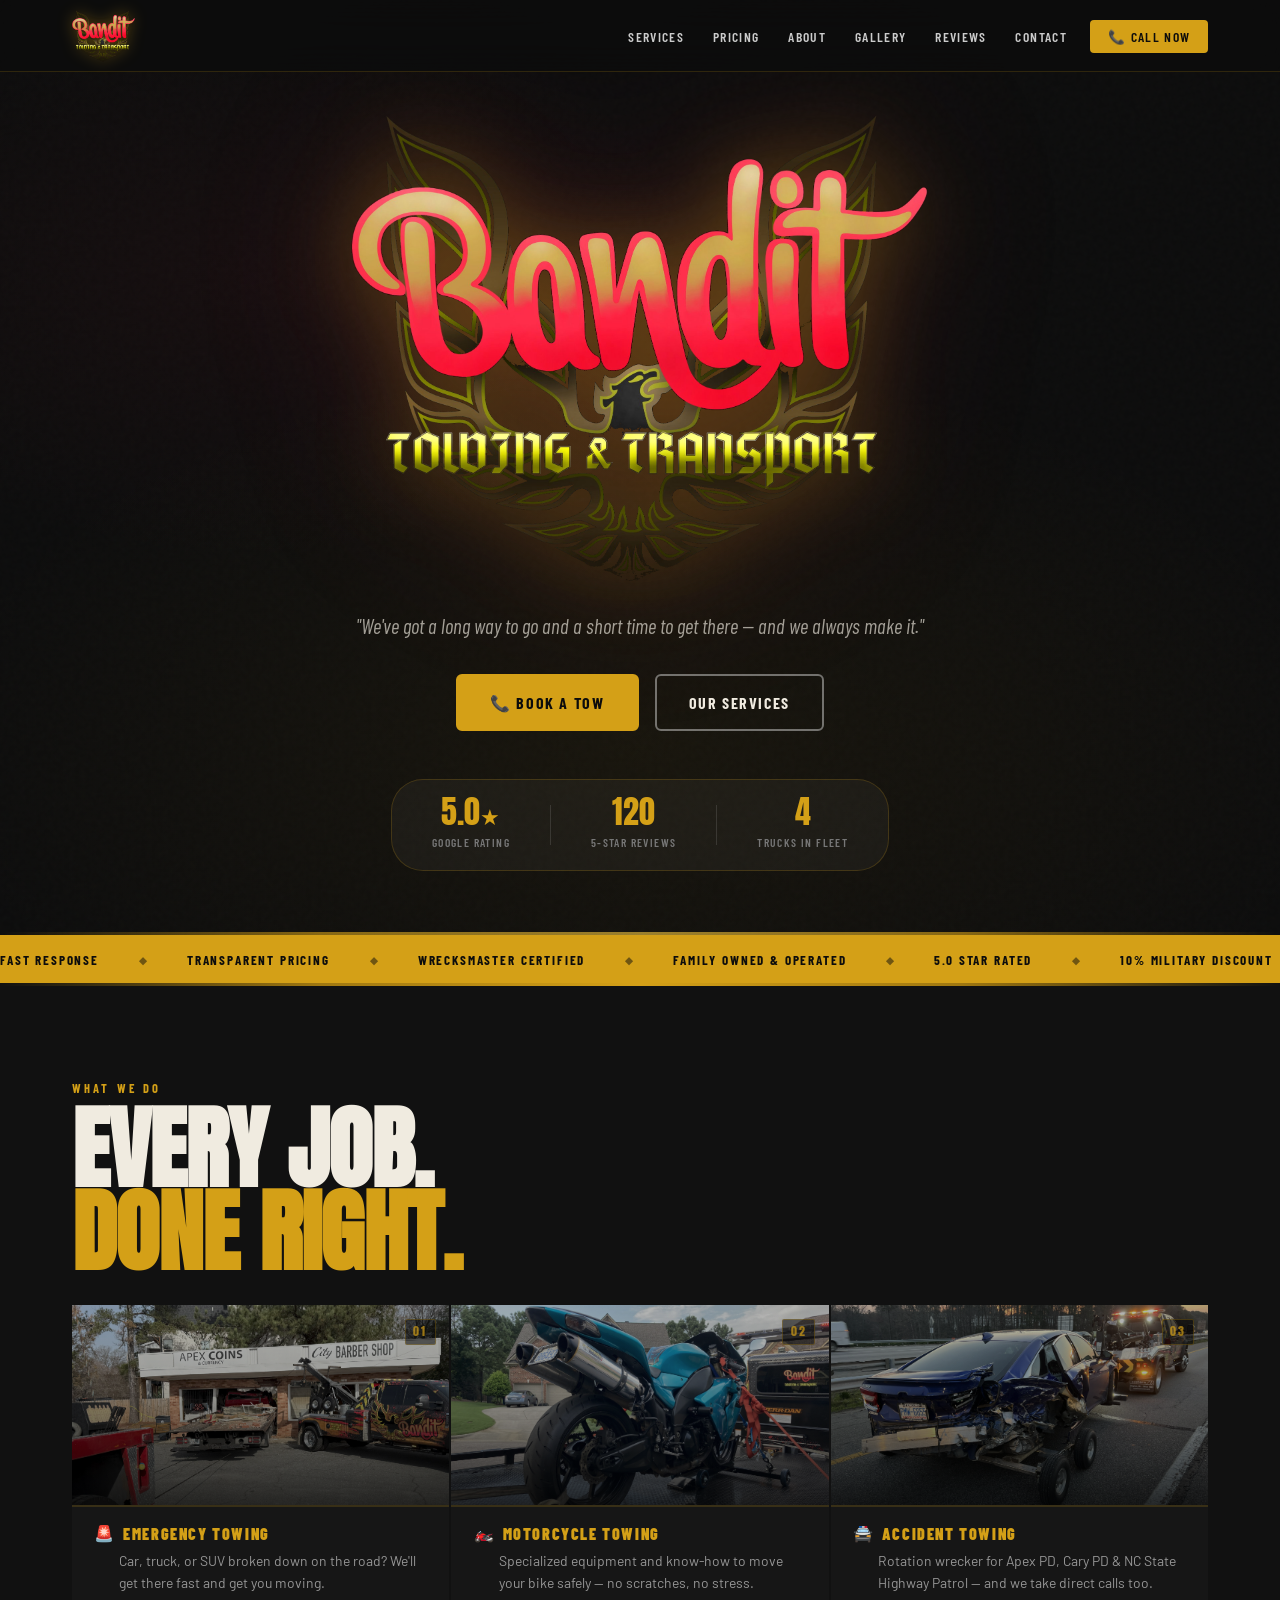
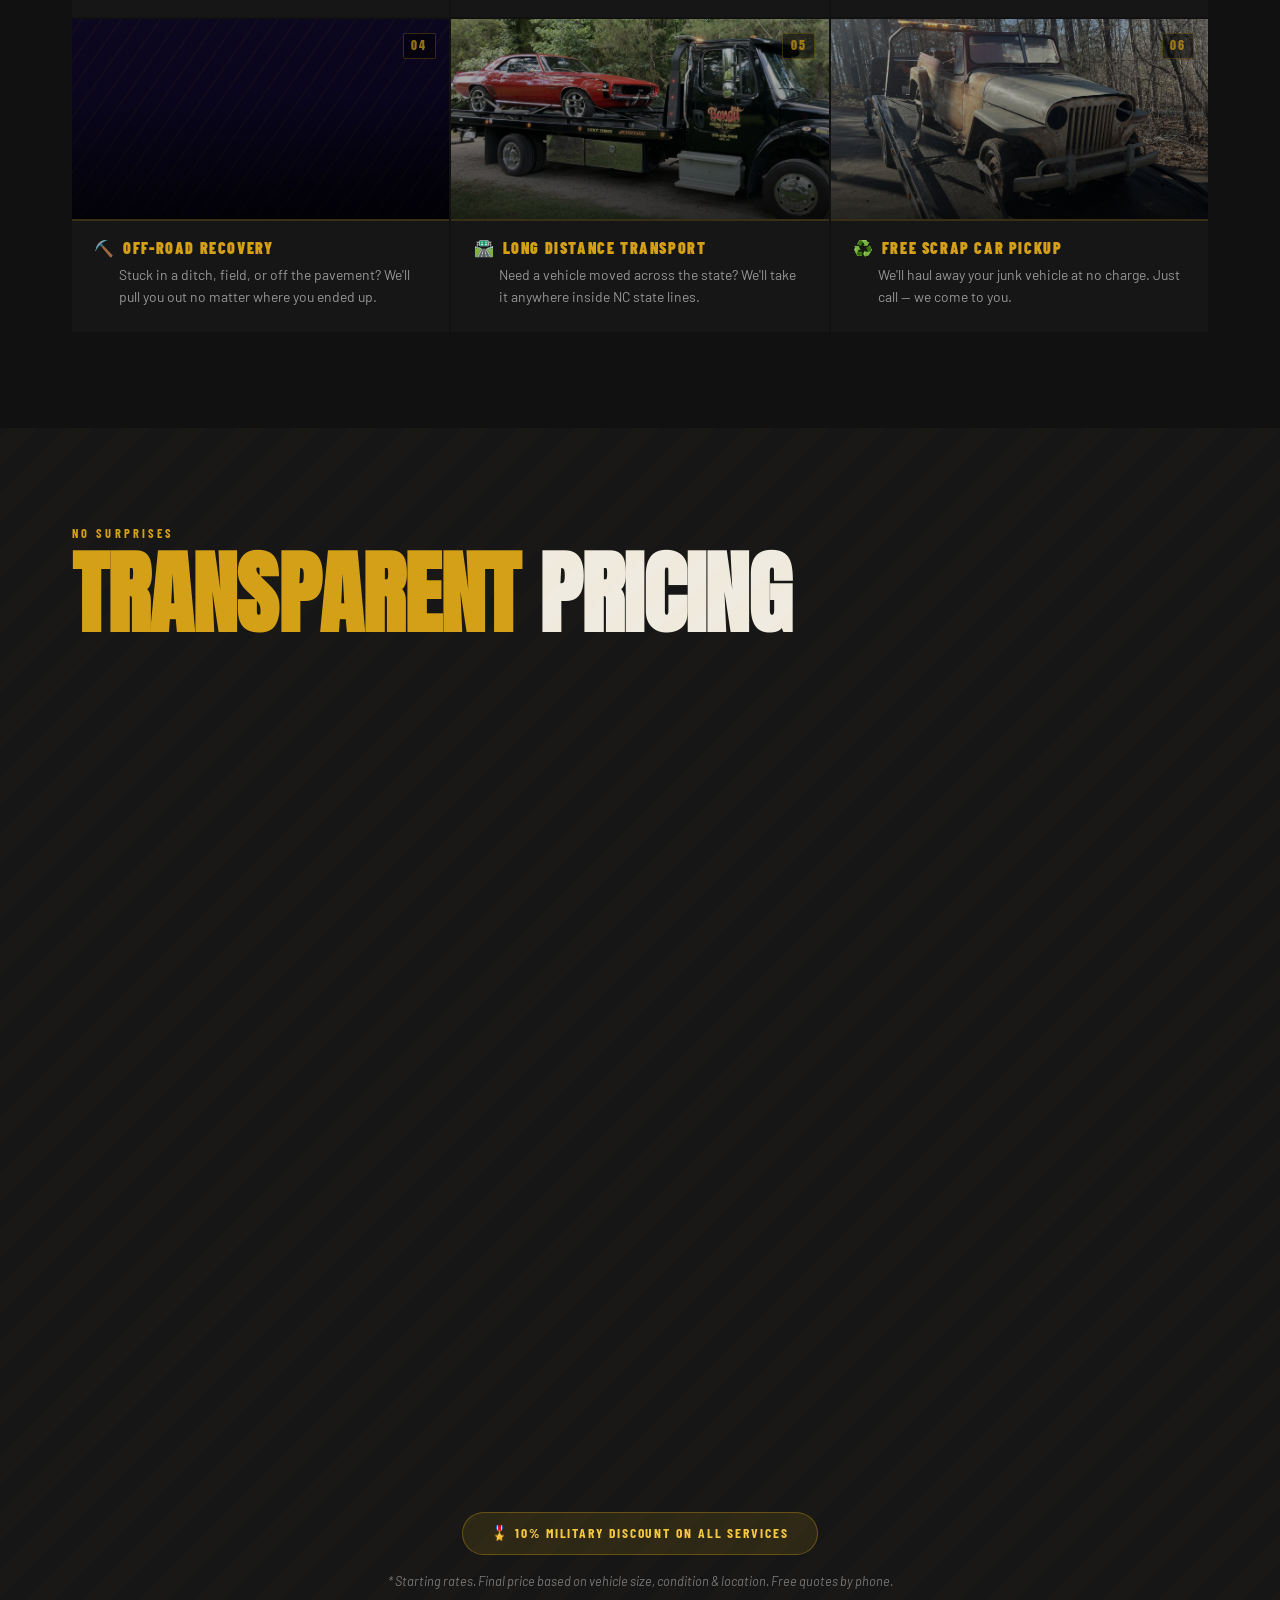
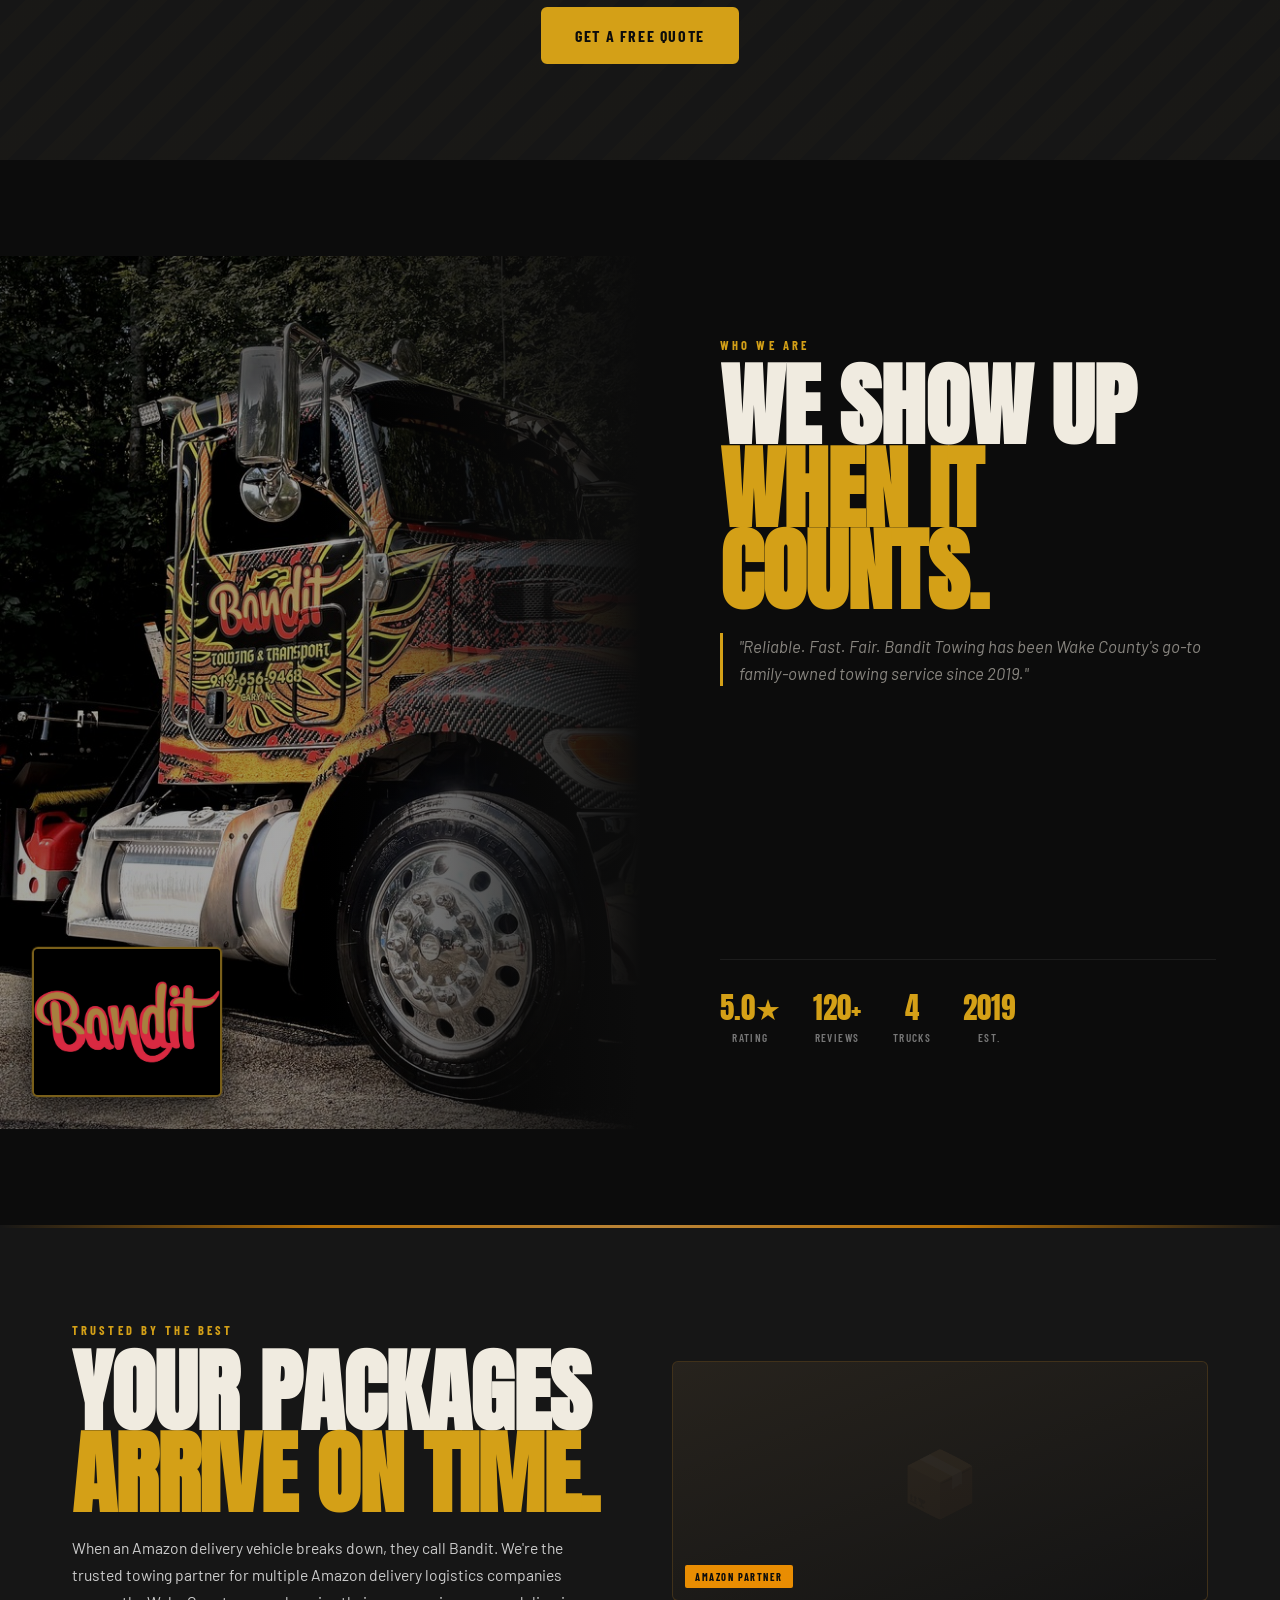
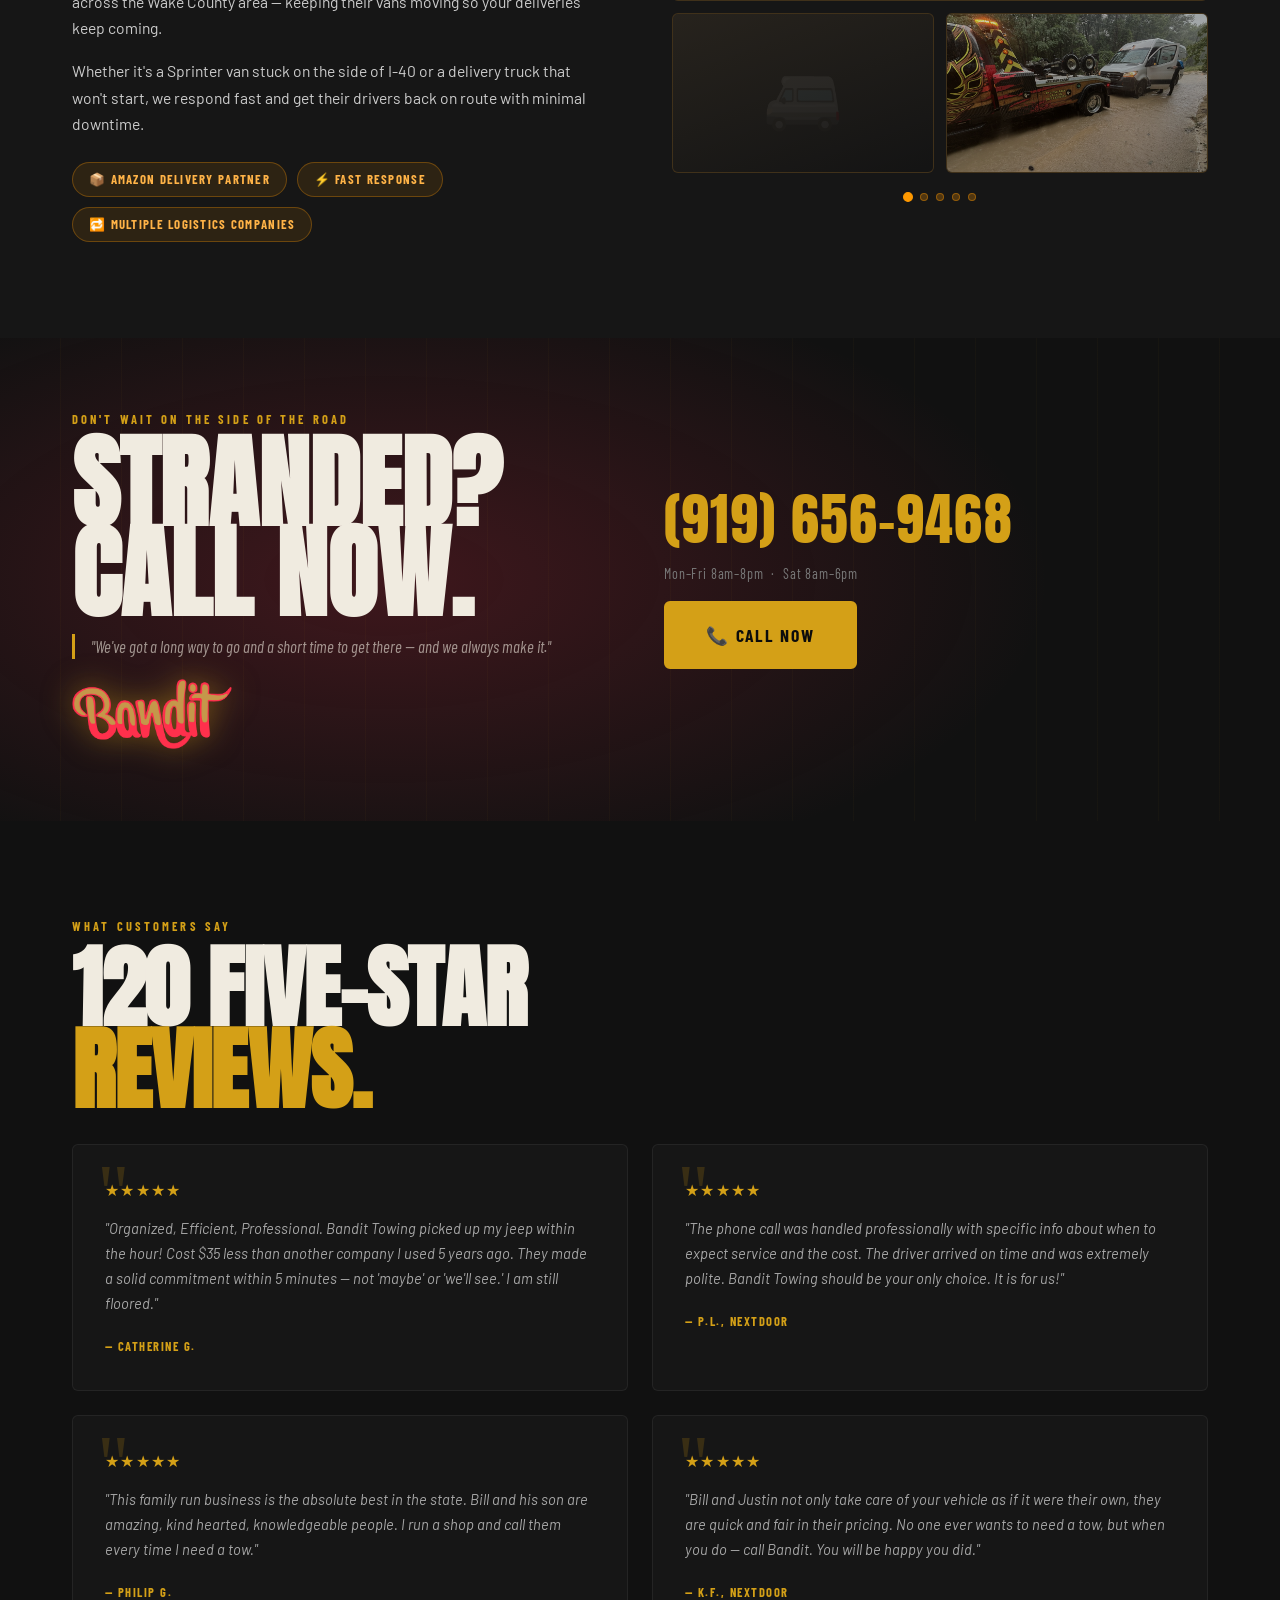
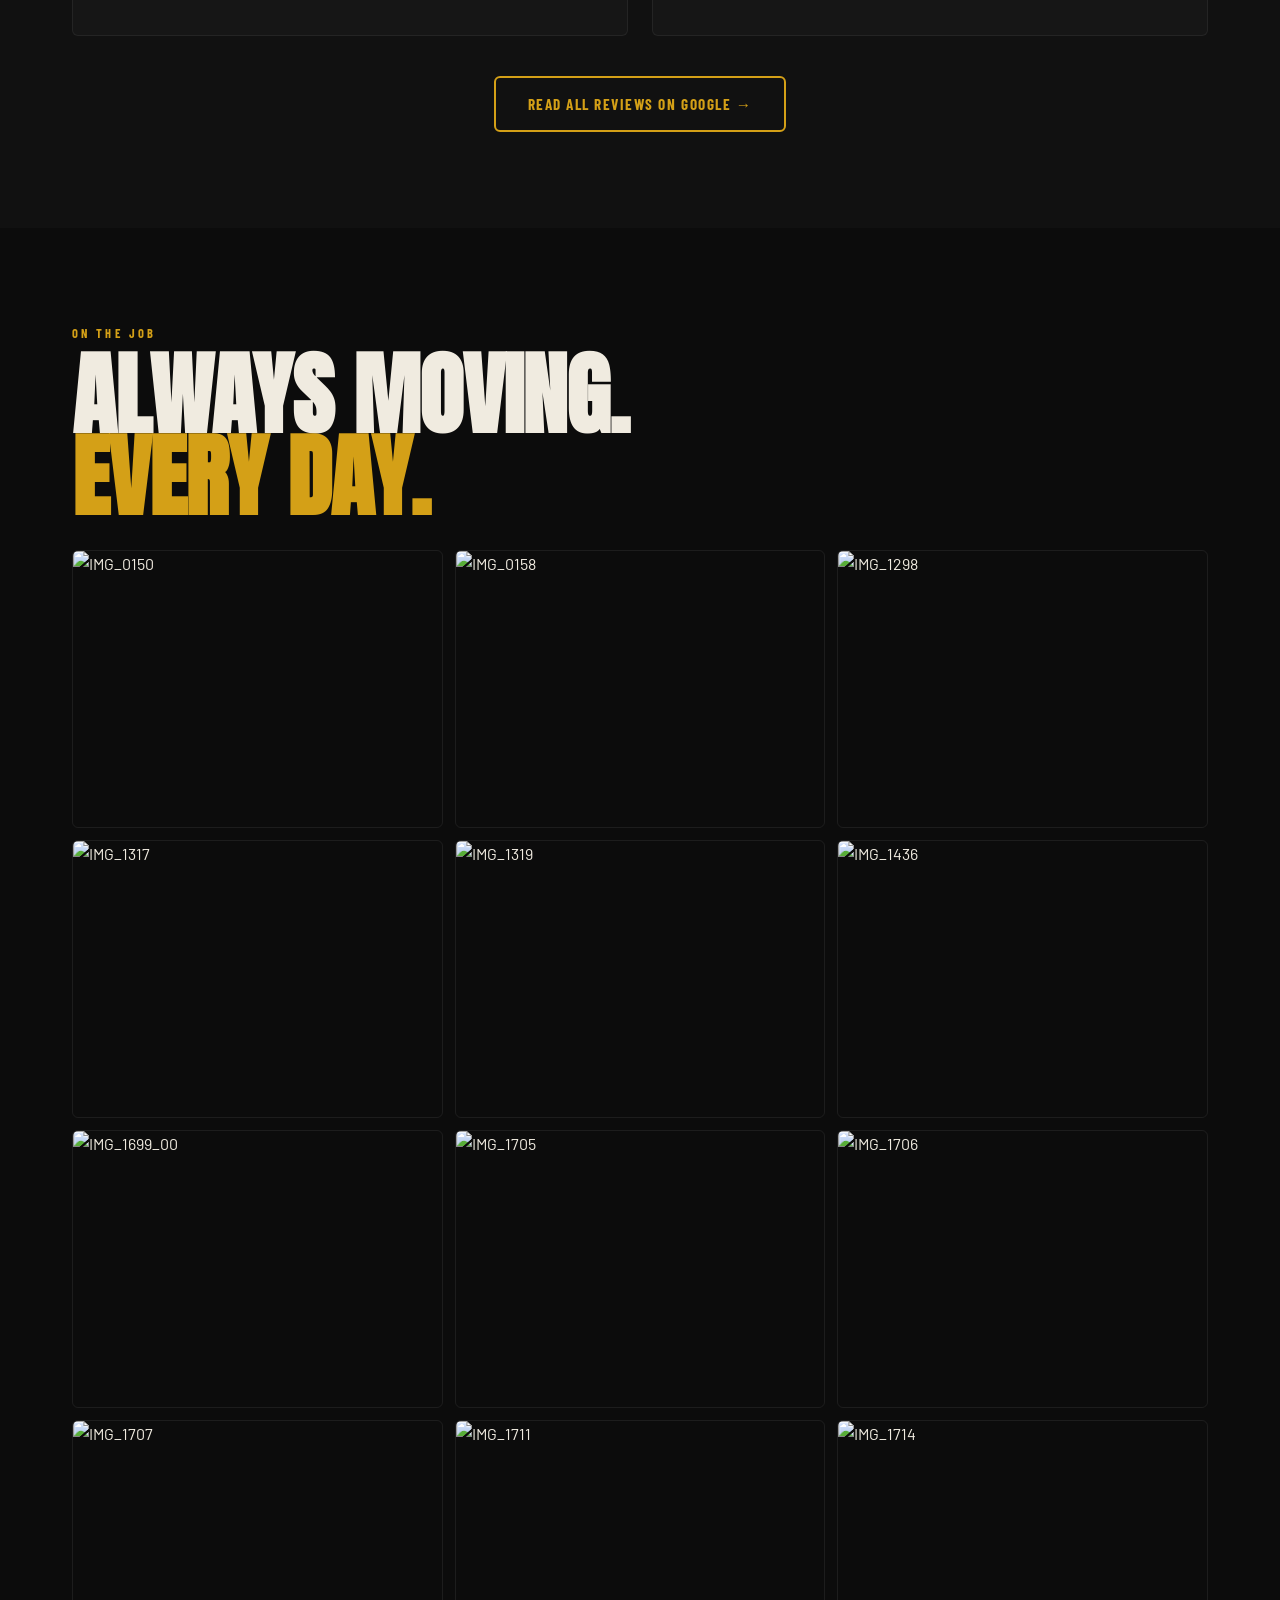
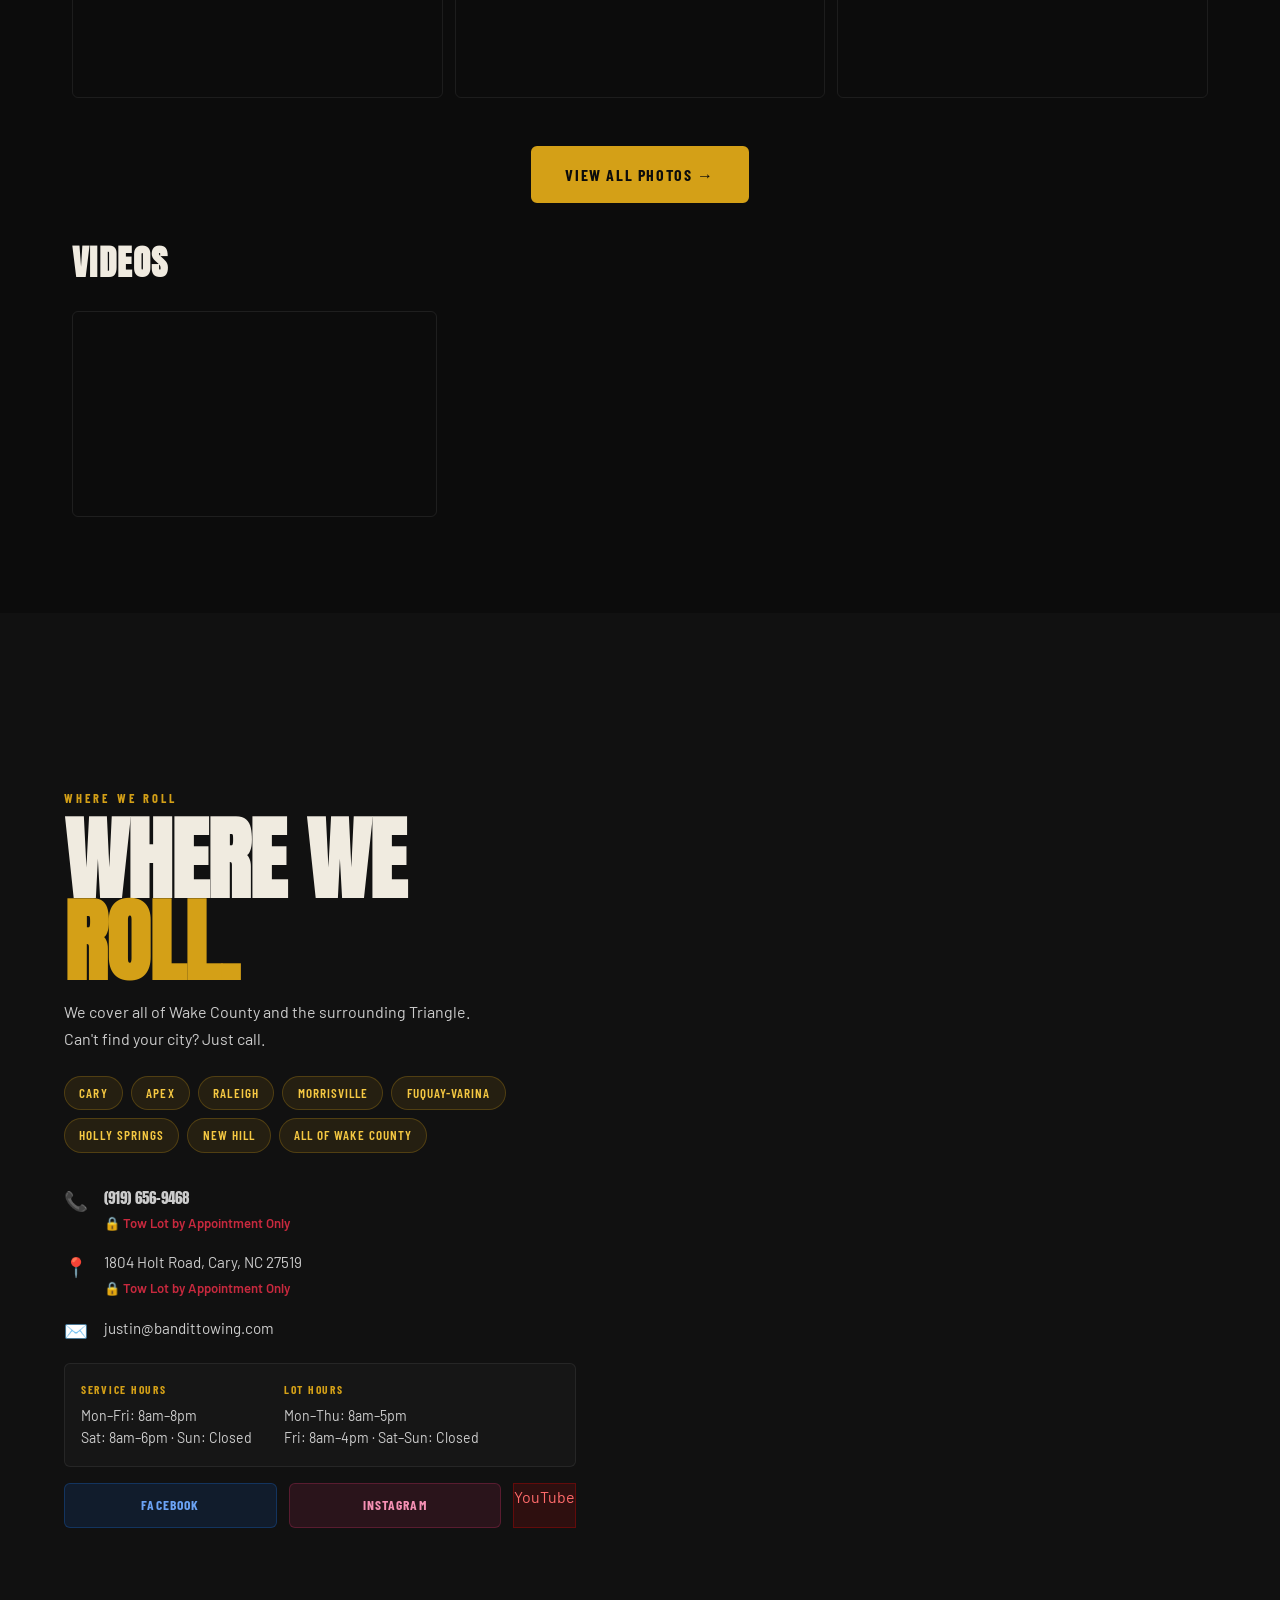
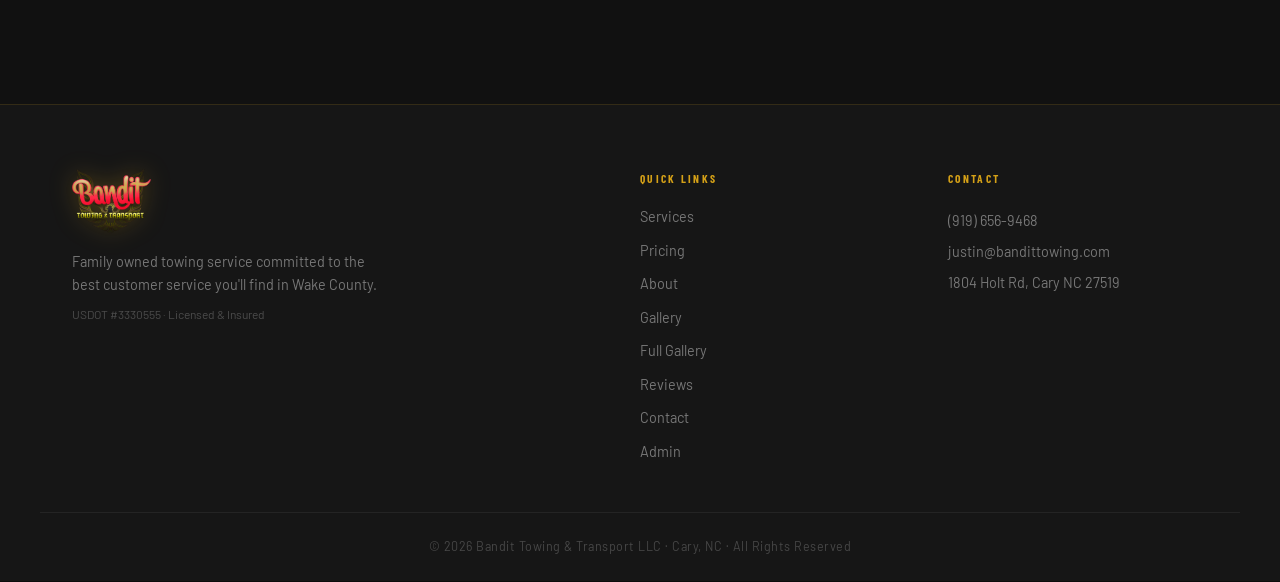
==== commit a0512855: "Add YouTube channel links" ====
--- a/index.html
+++ b/index.html
@@ -3,12 +3,238 @@
 <head>
   <meta charset="UTF-8" />
   <meta name="viewport" content="width=device-width, initial-scale=1.0" />
-  <title>Bandit Towing & Transport | Cary, NC — (919) 656-9468</title>
-  <meta name="description" content="Family-owned towing and roadside assistance in Cary, NC. WreckMaster certified. Serving Apex, Cary, Raleigh & all of Wake County. Call (919) 656-9468." />
+
+  <!-- ═══════════════════════════════════════════════
+       PRIMARY SEO
+  ═══════════════════════════════════════════════ -->
+  <title>Bandit Towing & Transport | Cary NC Towing — (919) 656-9468</title>
+  <meta name="description" content="Bandit Towing & Transport — Cary NC's #1 rated towing company. 5.0 stars, 120+ reviews. Emergency towing, roadside assistance, accident towing, motorcycle towing & off-road recovery. Serving Apex, Cary, Raleigh & all of Wake County. Call (919) 656-9468." />
+  <meta name="keywords" content="towing Cary NC, tow truck Cary NC, roadside assistance Cary NC, emergency towing Wake County, towing near me Cary, tow truck Apex NC, towing Raleigh NC, motorcycle towing Cary, accident towing Cary, off road recovery Wake County, WreckMaster towing, Bandit Towing, flatbed towing Cary NC, cheap towing Cary NC, 24 hour towing Cary NC" />
+  <meta name="author" content="Bandit Towing & Transport LLC" />
+  <meta name="robots" content="index, follow, max-image-preview:large, max-snippet:-1, max-video-preview:-1" />
+  <link rel="canonical" href="https://www.bandittowing.com/" />
+
+  <!-- ═══════════════════════════════════════════════
+       GEO / LOCAL SEO
+  ═══════════════════════════════════════════════ -->
+  <meta name="geo.region" content="US-NC" />
+  <meta name="geo.placename" content="Cary, North Carolina" />
+  <meta name="geo.position" content="35.7915;-78.8897" />
+  <meta name="ICBM" content="35.7915, -78.8897" />
+
+  <!-- ═══════════════════════════════════════════════
+       OPEN GRAPH (Facebook, iMessage, LinkedIn previews)
+  ═══════════════════════════════════════════════ -->
+  <meta property="og:type" content="website" />
+  <meta property="og:url" content="https://www.bandittowing.com/" />
+  <meta property="og:title" content="Bandit Towing & Transport | Cary NC — (919) 656-9468" />
+  <meta property="og:description" content="Cary NC's #1 rated towing company. 5.0 stars, 120+ Google reviews. Emergency towing, roadside assistance & more across Wake County. Available Mon–Fri 8am–8pm, Sat 8am–6pm." />
+  <meta property="og:image" content="https://www.bandittowing.com/images/og-image.jpg" />
+  <meta property="og:image:width" content="1200" />
+  <meta property="og:image:height" content="630" />
+  <meta property="og:image:alt" content="Bandit Towing & Transport — Cary NC tow truck" />
+  <meta property="og:site_name" content="Bandit Towing & Transport" />
+  <meta property="og:locale" content="en_US" />
+
+  <!-- ═══════════════════════════════════════════════
+       TWITTER / X CARD
+  ═══════════════════════════════════════════════ -->
+  <meta name="twitter:card" content="summary_large_image" />
+  <meta name="twitter:title" content="Bandit Towing & Transport | Cary NC — (919) 656-9468" />
+  <meta name="twitter:description" content="Cary NC's #1 rated towing company. 5.0 stars, 120+ reviews. Emergency towing, roadside assistance & more across Wake County." />
+  <meta name="twitter:image" content="https://www.bandittowing.com/images/og-image.jpg" />
+
+  <!-- ═══════════════════════════════════════════════
+       STRUCTURED DATA — LocalBusiness + TowingService
+  ═══════════════════════════════════════════════ -->
+  <script type="application/ld+json">
+  {
+    "@context": "https://schema.org",
+    "@type": ["LocalBusiness", "AutomotiveBusiness"],
+    "@id": "https://www.bandittowing.com/#business",
+    "name": "Bandit Towing & Transport",
+    "legalName": "Bandit Towing & Transport LLC",
+    "description": "Family-owned towing and roadside assistance company serving Cary, Apex, Raleigh and all of Wake County, NC. WreckMaster certified, rotation wrecker for Apex PD, Cary PD and NC State Highway Patrol.",
+    "url": "https://www.bandittowing.com",
+    "telephone": "+19196569468",
+    "email": "justin@bandittowing.com",
+    "foundingDate": "2019",
+    "logo": "https://www.bandittowing.com/images/logo-nobg.png",
+    "image": "https://www.bandittowing.com/images/og-image.jpg",
+    "priceRange": "$$",
+    "currenciesAccepted": "USD",
+    "paymentAccepted": "Cash, Credit Card",
+    "address": {
+      "@type": "PostalAddress",
+      "streetAddress": "1804 Holt Road",
+      "addressLocality": "Cary",
+      "addressRegion": "NC",
+      "postalCode": "27519",
+      "addressCountry": "US"
+    },
+    "geo": {
+      "@type": "GeoCoordinates",
+      "latitude": 35.7915,
+      "longitude": -78.8897
+    },
+    "hasMap": "https://www.google.com/maps/place/1804+Holt+Rd,+Cary,+NC+27519",
+    "openingHoursSpecification": [
+      {
+        "@type": "OpeningHoursSpecification",
+        "dayOfWeek": ["Monday","Tuesday","Wednesday","Thursday","Friday"],
+        "opens": "08:00",
+        "closes": "20:00"
+      },
+      {
+        "@type": "OpeningHoursSpecification",
+        "dayOfWeek": "Saturday",
+        "opens": "08:00",
+        "closes": "18:00"
+      }
+    ],
+    "areaServed": [
+      { "@type": "City", "name": "Cary", "addressRegion": "NC" },
+      { "@type": "City", "name": "Apex", "addressRegion": "NC" },
+      { "@type": "City", "name": "Raleigh", "addressRegion": "NC" },
+      { "@type": "City", "name": "Morrisville", "addressRegion": "NC" },
+      { "@type": "City", "name": "Fuquay-Varina", "addressRegion": "NC" },
+      { "@type": "City", "name": "Holly Springs", "addressRegion": "NC" },
+      { "@type": "County", "name": "Wake County", "addressRegion": "NC" }
+    ],
+    "serviceType": [
+      "Emergency Towing",
+      "Motorcycle Towing",
+      "Accident Towing",
+      "Off-Road Recovery",
+      "Long Distance Vehicle Transport",
+      "Roadside Assistance",
+      "Jump Start Service",
+      "Car Lockout Service",
+      "Flat Tire Change",
+      "Fuel Delivery",
+      "Scrap Car Pickup",
+      "Vehicle Storage"
+    ],
+    "aggregateRating": {
+      "@type": "AggregateRating",
+      "ratingValue": "5.0",
+      "reviewCount": "120",
+      "bestRating": "5",
+      "worstRating": "1"
+    },
+    "review": [
+      {
+        "@type": "Review",
+        "reviewRating": { "@type": "Rating", "ratingValue": "5" },
+        "author": { "@type": "Person", "name": "Catherine G." },
+        "reviewBody": "Organized, Efficient, Professional. Bandit Towing picked up my jeep within the hour! They made a solid commitment within 5 minutes. I am still floored by their amazing service."
+      },
+      {
+        "@type": "Review",
+        "reviewRating": { "@type": "Rating", "ratingValue": "5" },
+        "author": { "@type": "Person", "name": "Philip G." },
+        "reviewBody": "This family run business is the absolute best in the state. Bill and his son are amazing, kind hearted, knowledgeable people. I run a shop and call them every time I need a tow."
+      }
+    ],
+    "sameAs": [
+      "https://www.facebook.com/BanditTowing/",
+      "https://www.instagram.com/bandittowing/",
+      "https://www.google.com/maps/place/?q=place_id:ChIJO4SDbLjtrIkRut41lgFoUk0"
+    ],
+    "identifier": {
+      "@type": "PropertyValue",
+      "name": "USDOT",
+      "value": "3330555"
+    }
+  }
+  </script>
+
+  <!-- FAQ Structured Data — boosts Google rich results -->
+  <script type="application/ld+json">
+  {
+    "@context": "https://schema.org",
+    "@type": "FAQPage",
+    "mainEntity": [
+      {
+        "@type": "Question",
+        "name": "How much does towing cost in Cary NC?",
+        "acceptedAnswer": {
+          "@type": "Answer",
+          "text": "Bandit Towing charges a $90+ hook-up fee for standard vehicles and $150+ for oversized vehicles, plus mileage. Motorcycle towing starts at $150. Roadside assistance services like jump starts and fuel delivery start at $65. We publish all prices upfront — no hidden fees."
+        }
+      },
+      {
+        "@type": "Question",
+        "name": "Does Bandit Towing serve Apex and Raleigh?",
+        "acceptedAnswer": {
+          "@type": "Answer",
+          "text": "Yes. Bandit Towing & Transport serves all of Wake County including Cary, Apex, Raleigh, Morrisville, Fuquay-Varina, Holly Springs, and New Hill."
+        }
+      },
+      {
+        "@type": "Question",
+        "name": "Is Bandit Towing available for accidents and police calls?",
+        "acceptedAnswer": {
+          "@type": "Answer",
+          "text": "Yes. Bandit Towing is a certified rotation wrecker for the Apex Police Department, Cary Police Department, and the NC State Highway Patrol."
+        }
+      },
+      {
+        "@type": "Question",
+        "name": "Does Bandit Towing offer motorcycle towing?",
+        "acceptedAnswer": {
+          "@type": "Answer",
+          "text": "Yes. Bandit Towing has specialized equipment for motorcycle towing starting at $150. We handle motorcycles with care to avoid damage."
+        }
+      },
+      {
+        "@type": "Question",
+        "name": "What are Bandit Towing's hours?",
+        "acceptedAnswer": {
+          "@type": "Answer",
+          "text": "Bandit Towing operates Monday through Friday 8am–8pm and Saturday 8am–6pm. Closed Sunday. Call (919) 656-9468."
+        }
+      },
+      {
+        "@type": "Question",
+        "name": "Do you offer free scrap car pickup in Cary NC?",
+        "acceptedAnswer": {
+          "@type": "Answer",
+          "text": "Yes. Bandit Towing offers free scrap and junk car pickup in Cary, Apex, Raleigh and the surrounding Wake County area. Just call (919) 656-9468 to schedule."
+        }
+      }
+    ]
+  }
+  </script>
+
+  <!-- Breadcrumb Structured Data -->
+  <script type="application/ld+json">
+  {
+    "@context": "https://schema.org",
+    "@type": "BreadcrumbList",
+    "itemListElement": [
+      { "@type": "ListItem", "position": 1, "name": "Home", "item": "https://www.bandittowing.com/" },
+      { "@type": "ListItem", "position": 2, "name": "Services", "item": "https://www.bandittowing.com/#services" },
+      { "@type": "ListItem", "position": 3, "name": "Pricing", "item": "https://www.bandittowing.com/#pricing" },
+      { "@type": "ListItem", "position": 4, "name": "Gallery", "item": "https://www.bandittowing.com/gallery.html" }
+    ]
+  }
+  </script>
+
+  <!-- ═══════════════════════════════════════════════
+       PERFORMANCE
+  ═══════════════════════════════════════════════ -->
   <link rel="preconnect" href="https://fonts.googleapis.com" />
   <link rel="preconnect" href="https://fonts.gstatic.com" crossorigin />
+  <link rel="dns-prefetch" href="https://res.cloudinary.com" />
+  <link rel="dns-prefetch" href="https://www.google.com" />
   <link href="https://fonts.googleapis.com/css2?family=Bebas+Neue&family=Anton&family=Barlow+Condensed:ital,wght@0,400;0,600;0,700;0,900;1,400;1,700&family=Barlow:wght@300;400;500;600&display=swap" rel="stylesheet" />
   <link rel="stylesheet" href="css/style.css" />
+
+  <!-- Favicon -->
+  <link rel="icon" type="image/png" href="images/logo-nobg.png" />
+  <link rel="apple-touch-icon" href="images/logo-nobg.png" />
+  <meta name="theme-color" content="#D4A017" />
 </head>
 <body>
 
@@ -446,7 +672,7 @@
         <h3 class="vid-heading">VIDEOS</h3>
         <div class="video-grid" id="videoGrid">
           <div class="gallery-empty">
-            <p>🎥 Videos coming soon — follow us on <a href="https://www.facebook.com/BanditTowing/" target="_blank">Facebook</a> &amp; <a href="https://www.instagram.com/bandittowing/" target="_blank">Instagram</a>!</p>
+            <p>🎥 Videos coming soon — follow us on <a href="https://www.facebook.com/BanditTowing/" target="_blank">Facebook</a>, <a href="https://www.instagram.com/bandittowing/" target="_blank">Instagram</a> &amp; <a href="https://www.youtube.com/@BanditTowing" target="_blank">YouTube</a>!</p>
           </div>
         </div>
       </div>
@@ -499,6 +725,7 @@
         <div class="cd-social">
           <a href="https://www.facebook.com/BanditTowing/" target="_blank" class="soc-fb">Facebook</a>
           <a href="https://www.instagram.com/bandittowing/" target="_blank" class="soc-ig">Instagram</a>
+          <a href="https://www.youtube.com/@BanditTowing" target="_blank" class="soc-yt">YouTube</a>
         </div>
       </div>
     </div>
@@ -544,6 +771,16 @@
     </div>
   </footer>
 
+  <!-- Hidden SEO content — readable by search engines, not visually intrusive -->
+  <div style="position:absolute;width:1px;height:1px;overflow:hidden;clip:rect(0,0,0,0);" aria-hidden="true">
+    <h2>Towing Service Cary NC</h2>
+    <p>Bandit Towing and Transport provides professional towing services in Cary, North Carolina and throughout Wake County. We offer emergency towing, roadside assistance, motorcycle towing, accident towing for Apex PD, Cary PD and NCSHP, off-road recovery, long distance transport and free scrap car pickup.</p>
+    <h3>Service Areas</h3>
+    <p>We serve Cary NC, Apex NC, Raleigh NC, Morrisville NC, Fuquay-Varina NC, Holly Springs NC, New Hill NC and all surrounding Wake County communities. Tow truck near me Cary NC. Best towing company Cary NC. Cheap towing Cary NC. Fast towing Cary NC.</p>
+    <h3>Towing Services Wake County</h3>
+    <p>Emergency towing Cary NC. Roadside assistance Apex NC. Motorcycle towing Wake County. Accident towing Cary NC. Off road recovery Raleigh NC. Vehicle transport North Carolina. Scrap car removal Cary NC. Jump start service Cary NC. Car lockout Cary NC. Flat tire change Wake County.</p>
+  </div>
+
   <script src="js/main.js"></script>
   <script>document.getElementById('yr').textContent=new Date().getFullYear();</script>
 </body>
--- a/css/style.css
+++ b/css/style.css
@@ -1355,6 +1355,8 @@
 .soc-fb:hover{background:rgba(24,119,242,0.25);color:#fff;}
 .soc-ig{background:rgba(225,48,108,0.12);border:1px solid rgba(225,48,108,0.25);color:#f590b4;}
 .soc-ig:hover{background:rgba(225,48,108,0.25);color:#fff;}
+.soc-yt{background:rgba(255,0,0,0.12);border:1px solid rgba(255,0,0,0.25);color:#ff6b6b;}
+.soc-yt:hover{background:rgba(255,0,0,0.25);color:#fff;}
 
 .ac-map {
   position: relative;
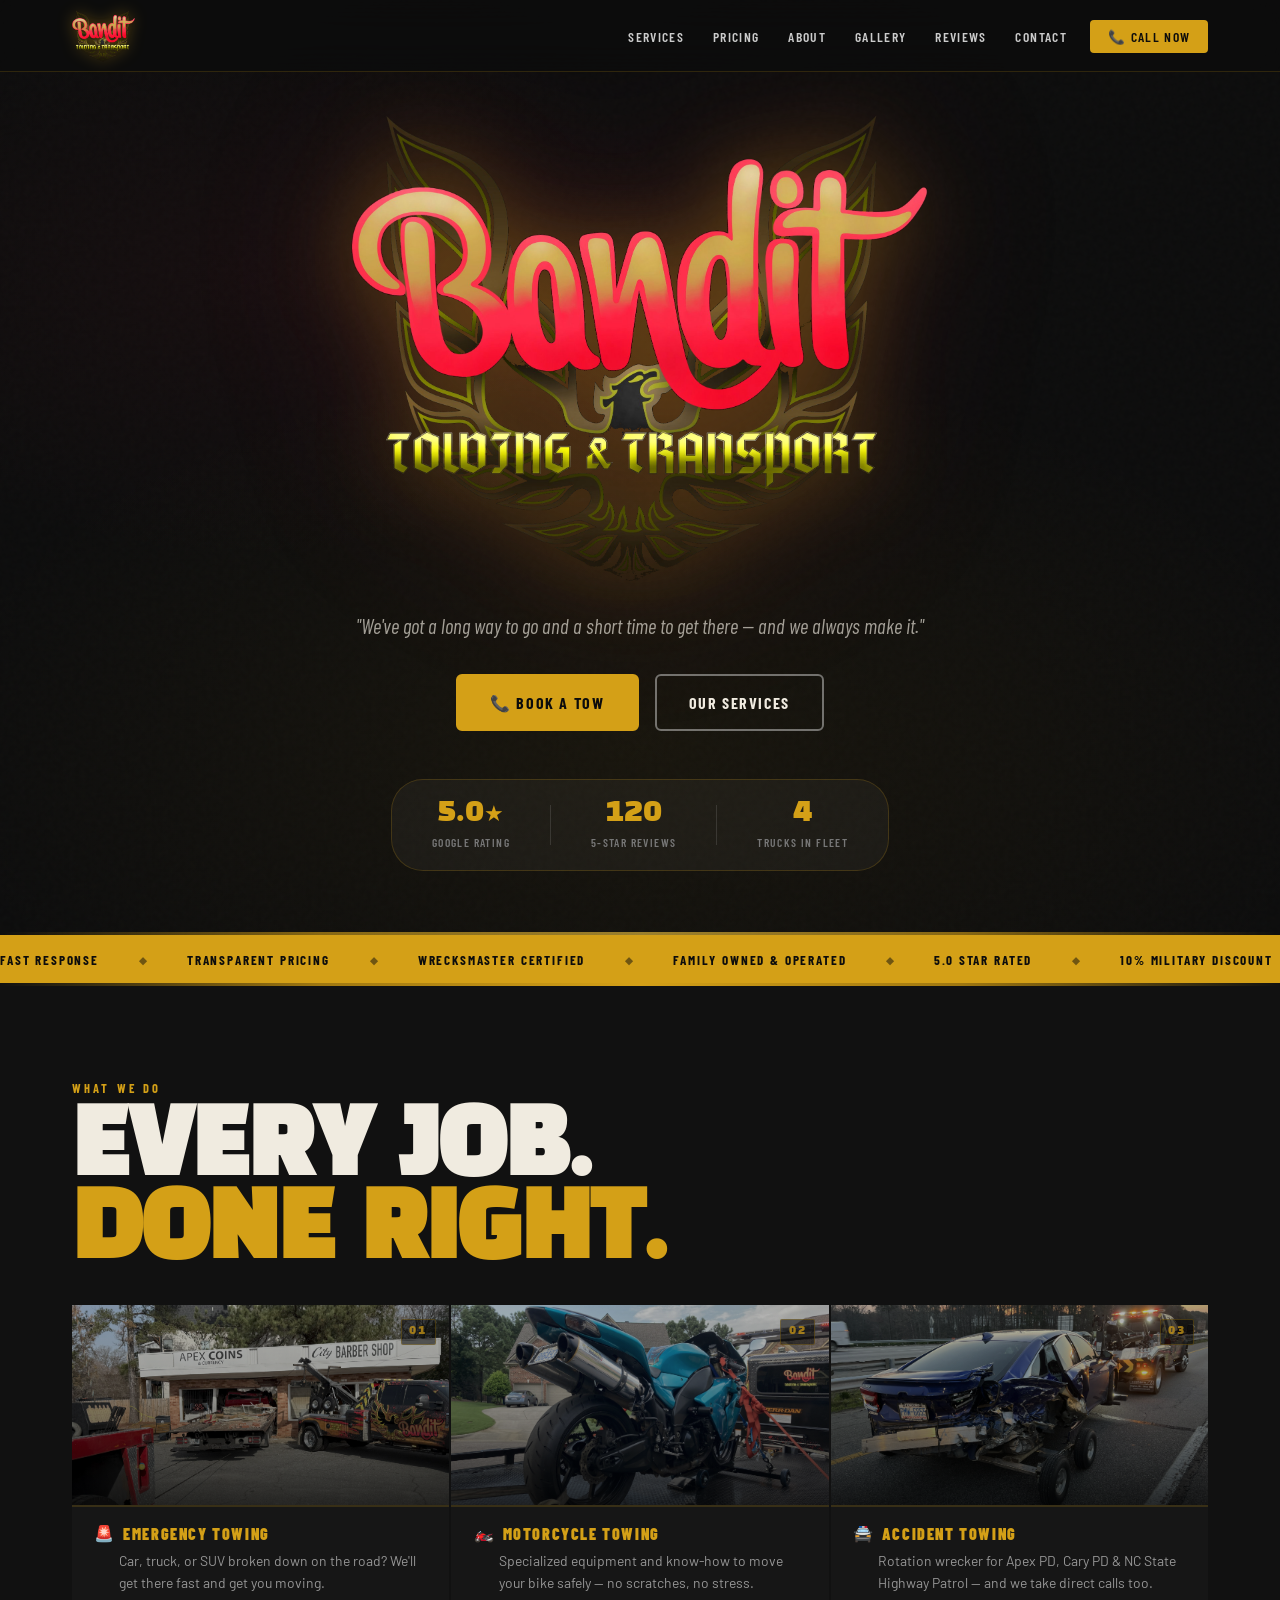
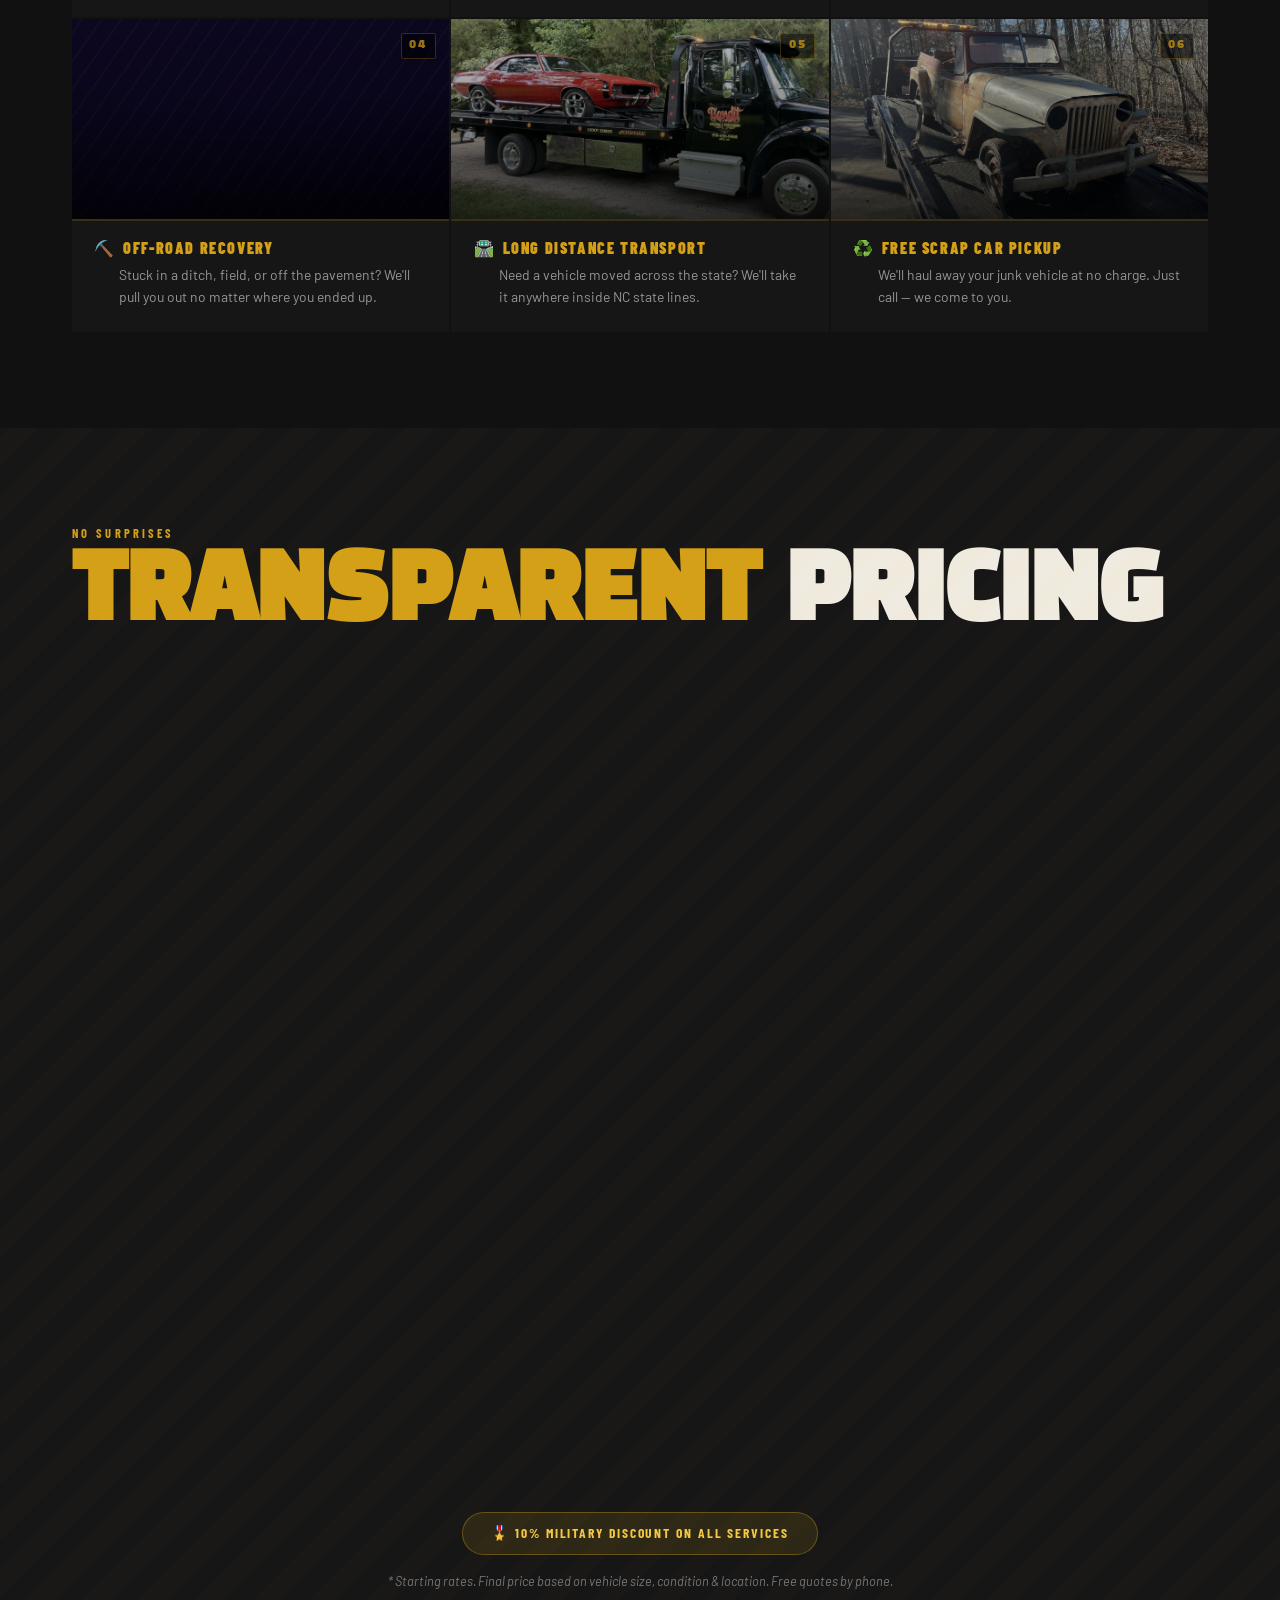
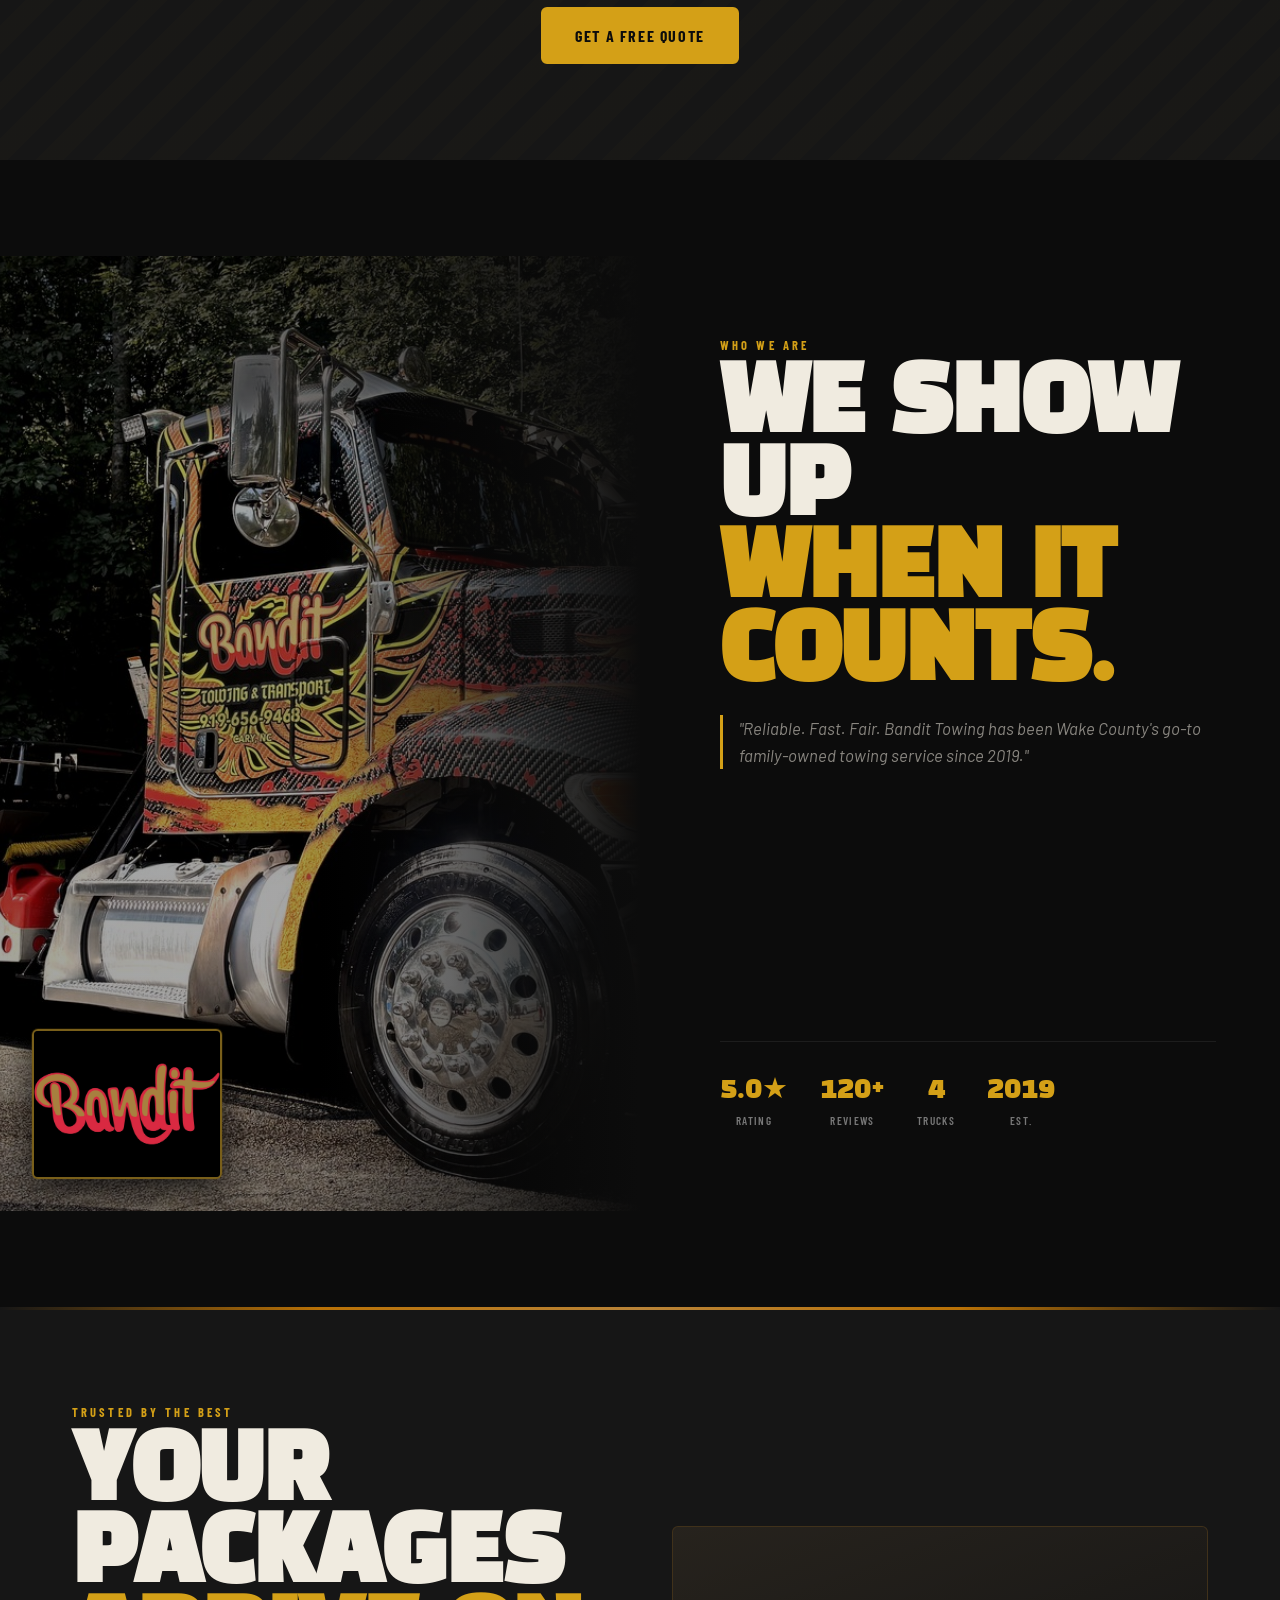
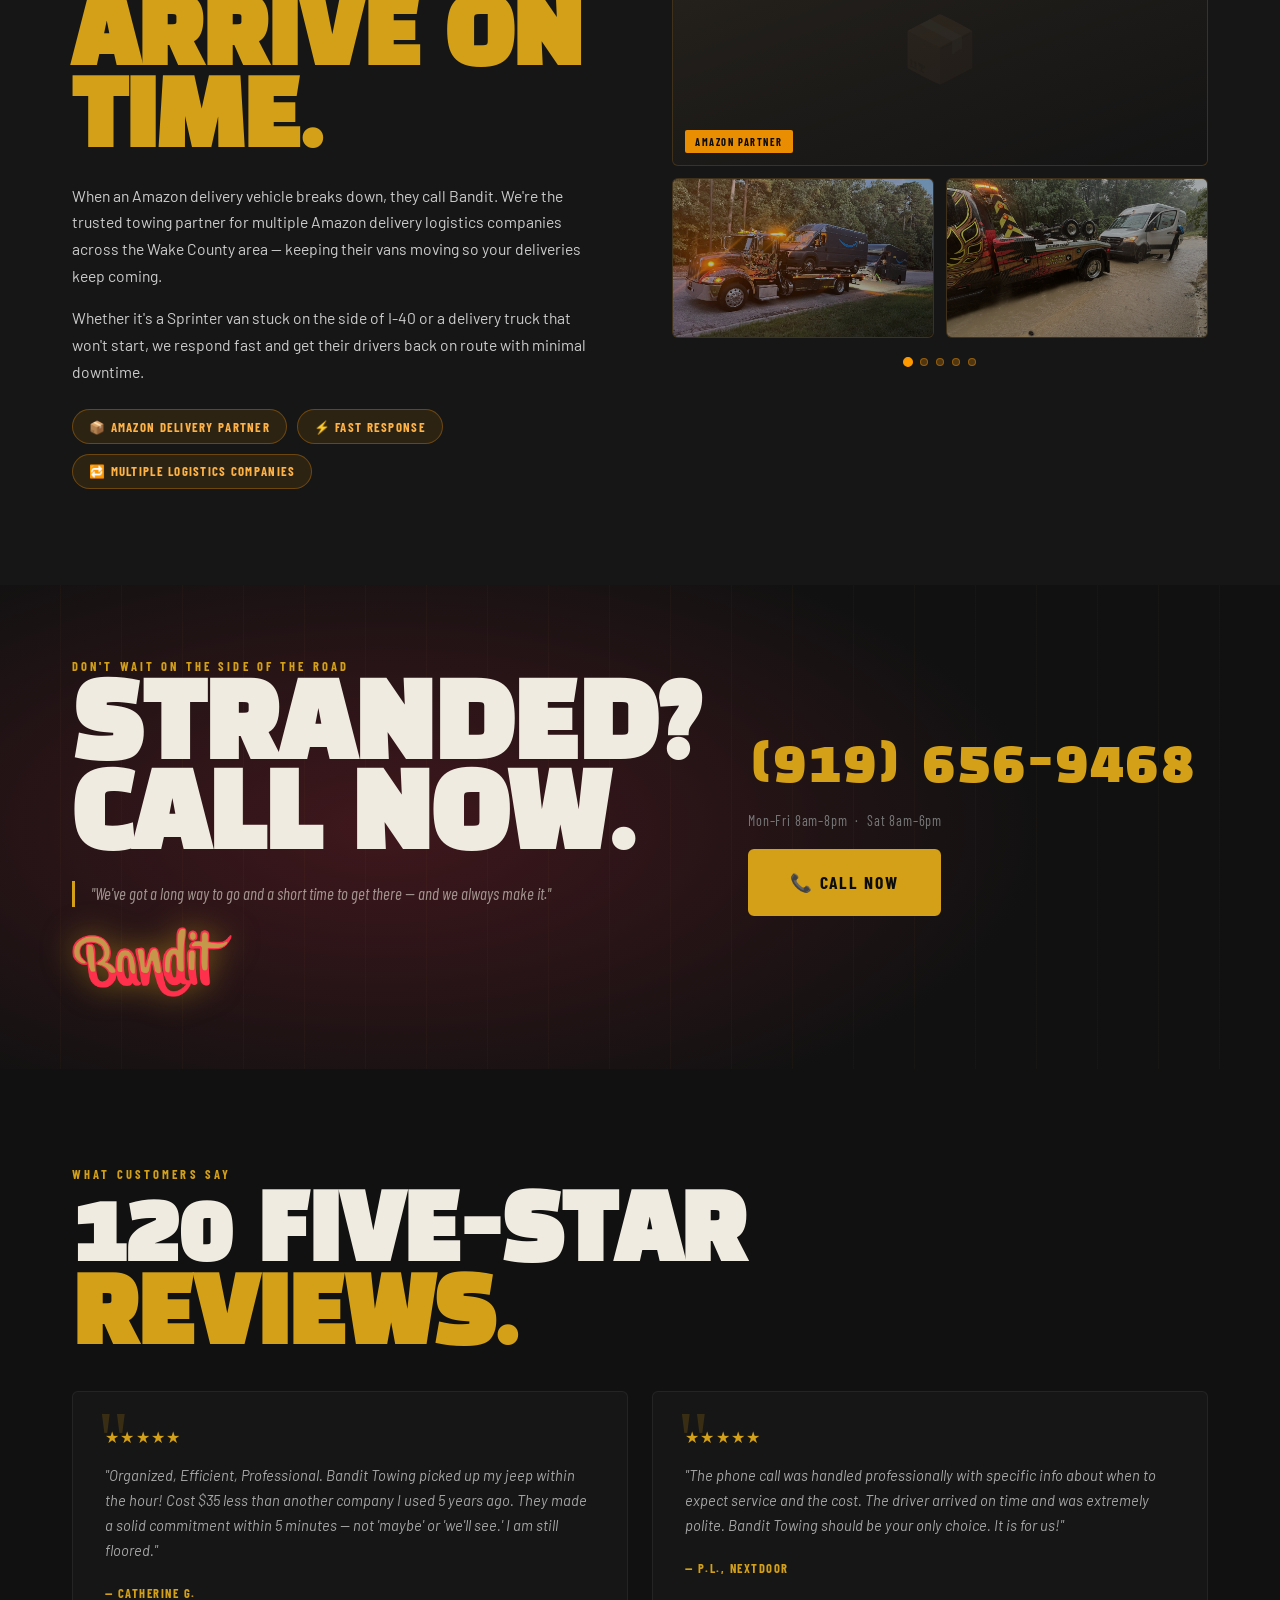
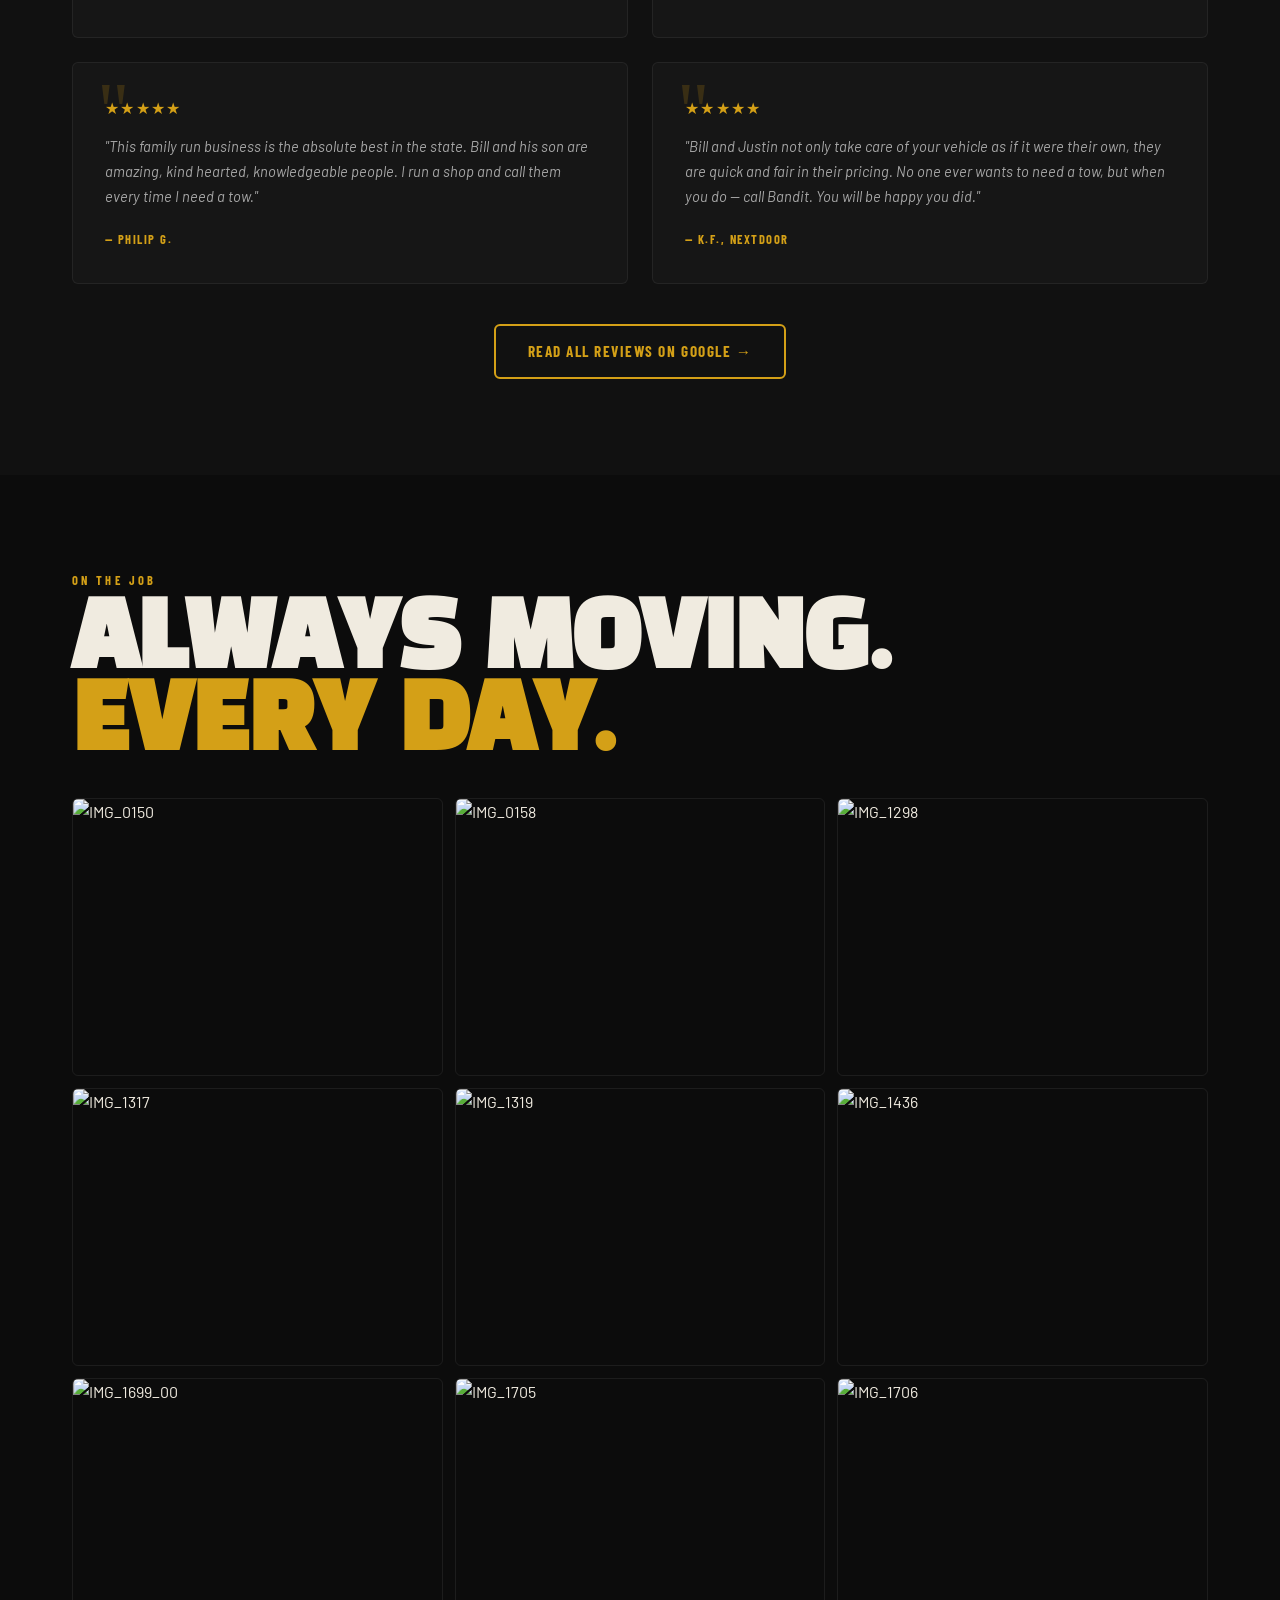
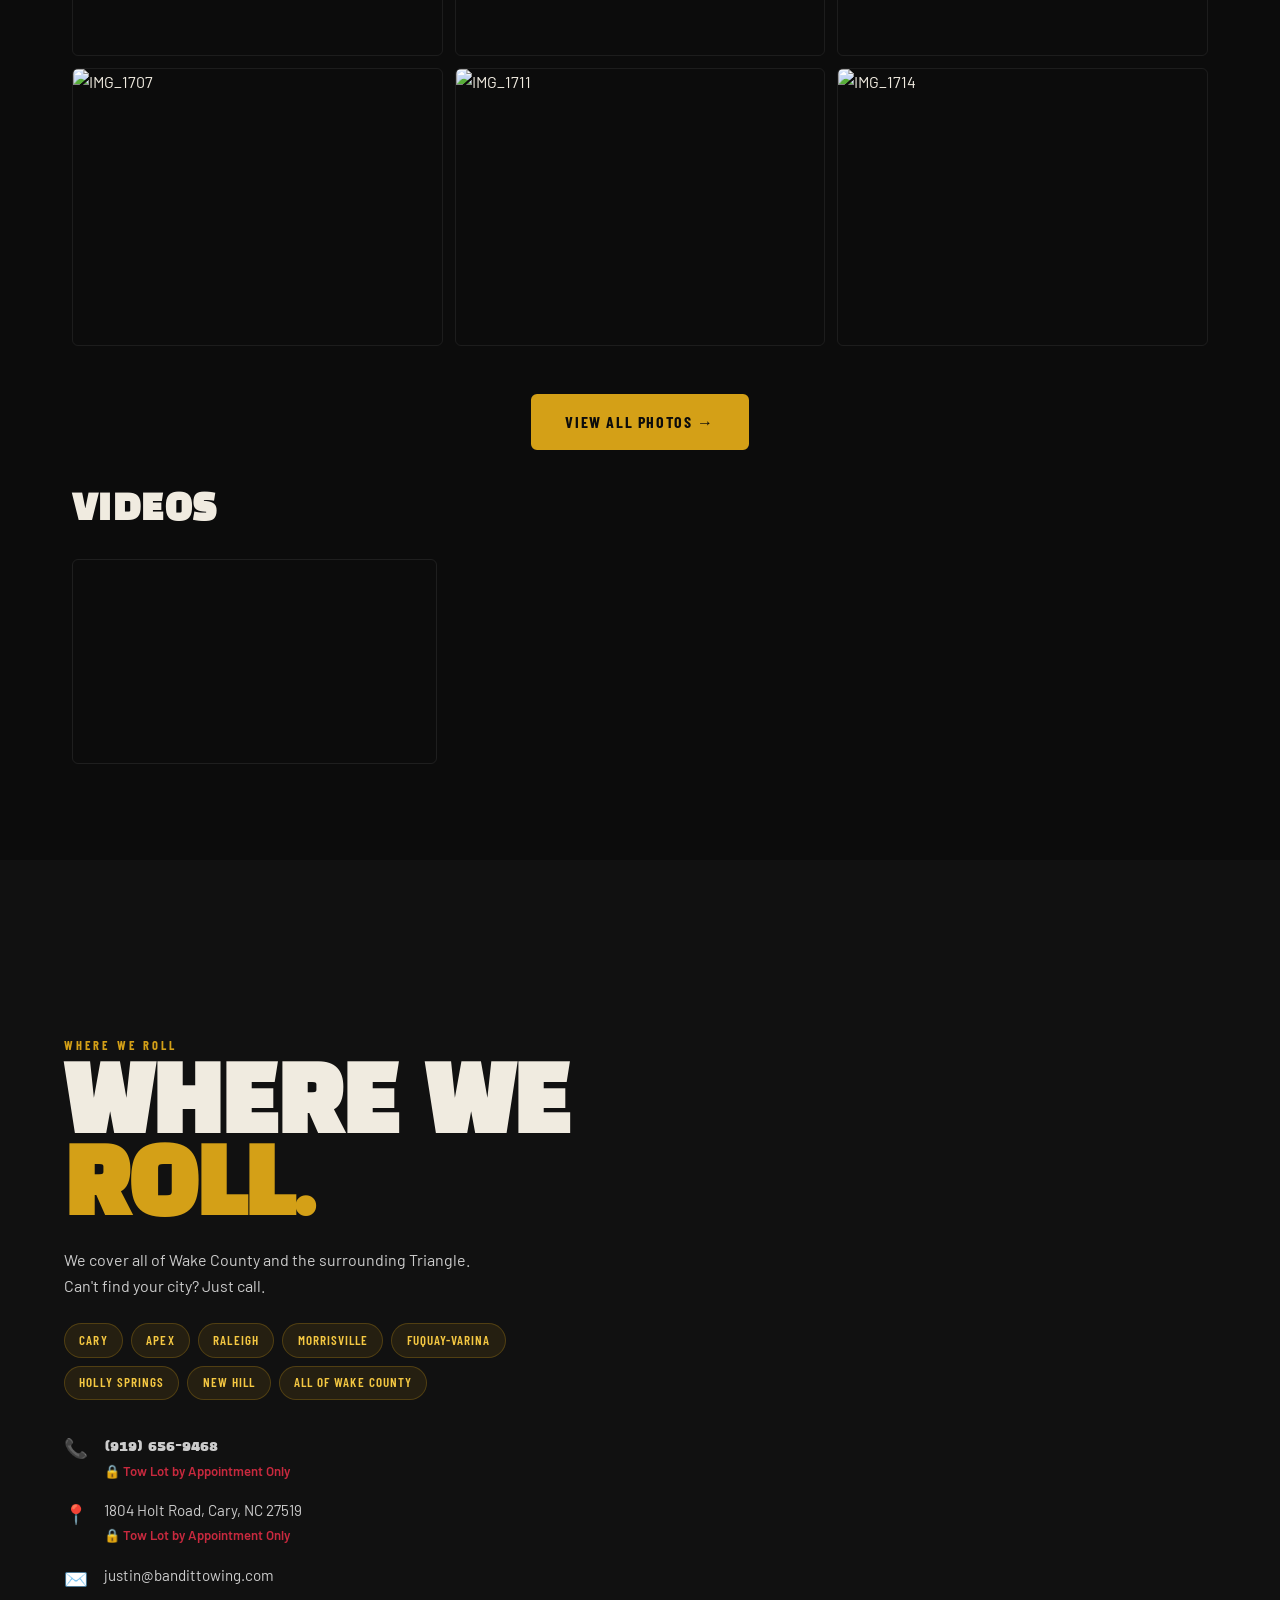
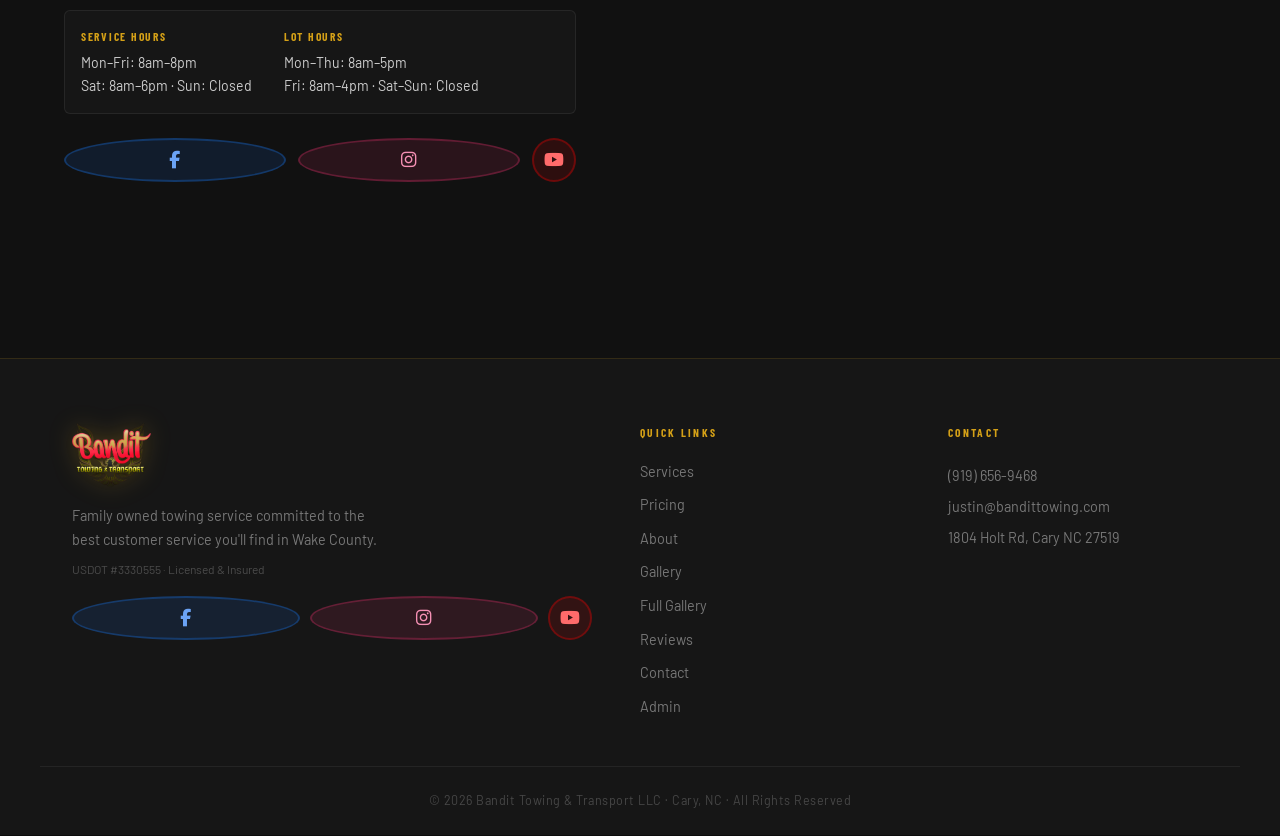
==== commit 2674e84d: "Social icons + font upgrade" ====
--- a/index.html
+++ b/index.html
@@ -228,7 +228,10 @@
   <link rel="preconnect" href="https://fonts.gstatic.com" crossorigin />
   <link rel="dns-prefetch" href="https://res.cloudinary.com" />
   <link rel="dns-prefetch" href="https://www.google.com" />
-  <link href="https://fonts.googleapis.com/css2?family=Bebas+Neue&family=Anton&family=Barlow+Condensed:ital,wght@0,400;0,600;0,700;0,900;1,400;1,700&family=Barlow:wght@300;400;500;600&display=swap" rel="stylesheet" />
+  <!-- Font Awesome for social icons -->
+  <link rel="stylesheet" href="https://cdnjs.cloudflare.com/ajax/libs/font-awesome/6.5.1/css/all.min.css" />
+  <!-- Fonts: Black Han Sans for ultra-bold display, Barlow Condensed for headings, Barlow for body -->
+  <link href="https://fonts.googleapis.com/css2?family=Black+Han+Sans&family=Bebas+Neue&family=Anton&family=Barlow+Condensed:ital,wght@0,400;0,600;0,700;0,900;1,400;1,700&family=Barlow:wght@300;400;500;600&display=swap" rel="stylesheet" />
   <link rel="stylesheet" href="css/style.css" />
 
   <!-- Favicon -->
@@ -723,9 +726,15 @@
           </div>
         </div>
         <div class="cd-social">
-          <a href="https://www.facebook.com/BanditTowing/" target="_blank" class="soc-fb">Facebook</a>
-          <a href="https://www.instagram.com/bandittowing/" target="_blank" class="soc-ig">Instagram</a>
-          <a href="https://www.youtube.com/@BanditTowing" target="_blank" class="soc-yt">YouTube</a>
+          <a href="https://www.facebook.com/BanditTowing/" target="_blank" class="soc-icon soc-fb" aria-label="Facebook">
+            <i class="fa-brands fa-facebook-f"></i>
+          </a>
+          <a href="https://www.instagram.com/bandittowing/" target="_blank" class="soc-icon soc-ig" aria-label="Instagram">
+            <i class="fa-brands fa-instagram"></i>
+          </a>
+          <a href="https://www.youtube.com/@BanditTowing" target="_blank" class="soc-icon soc-yt" aria-label="YouTube">
+            <i class="fa-brands fa-youtube"></i>
+          </a>
         </div>
       </div>
     </div>
@@ -745,6 +754,11 @@
         <img src="images/logo-nobg.png" alt="Bandit Towing" class="footer-logo" />
         <p>Family owned towing service committed to the best customer service you'll find in Wake County.</p>
         <p class="footer-usdot">USDOT #3330555 · Licensed &amp; Insured</p>
+        <div class="footer-social">
+          <a href="https://www.facebook.com/BanditTowing/" target="_blank" class="soc-icon soc-fb" aria-label="Facebook"><i class="fa-brands fa-facebook-f"></i></a>
+          <a href="https://www.instagram.com/bandittowing/" target="_blank" class="soc-icon soc-ig" aria-label="Instagram"><i class="fa-brands fa-instagram"></i></a>
+          <a href="https://www.youtube.com/@BanditTowing" target="_blank" class="soc-icon soc-yt" aria-label="YouTube"><i class="fa-brands fa-youtube"></i></a>
+        </div>
       </div>
       <div class="footer-links">
         <h5>QUICK LINKS</h5>
--- a/css/style.css
+++ b/css/style.css
@@ -17,7 +17,7 @@
   --light:       #CCCCCC;
   --white:       #F0EBE0;
 
-  --font-display: 'Anton', sans-serif;
+  --font-display: 'Black Han Sans', 'Anton', sans-serif;
   --font-condense: 'Barlow Condensed', sans-serif;
   --font-body:    'Barlow', sans-serif;
 
@@ -1351,12 +1351,67 @@
   text-transform:uppercase;
   transition:all 0.2s;
 }
-.soc-fb{background:rgba(24,119,242,0.12);border:1px solid rgba(24,119,242,0.25);color:#6ba3f5;}
-.soc-fb:hover{background:rgba(24,119,242,0.25);color:#fff;}
-.soc-ig{background:rgba(225,48,108,0.12);border:1px solid rgba(225,48,108,0.25);color:#f590b4;}
-.soc-ig:hover{background:rgba(225,48,108,0.25);color:#fff;}
-.soc-yt{background:rgba(255,0,0,0.12);border:1px solid rgba(255,0,0,0.25);color:#ff6b6b;}
-.soc-yt:hover{background:rgba(255,0,0,0.25);color:#fff;}
+/* Social icon buttons */
+.cd-social {
+  display: flex;
+  gap: 0.75rem;
+  margin-top: 0.5rem;
+}
+.soc-icon {
+  display: flex;
+  align-items: center;
+  justify-content: center;
+  width: 44px;
+  height: 44px;
+  border-radius: 50%;
+  font-size: 1.1rem;
+  transition: all 0.25s;
+  border: 2px solid transparent;
+  text-decoration: none;
+}
+.soc-fb {
+  background: rgba(24,119,242,0.12);
+  border-color: rgba(24,119,242,0.3);
+  color: #6ba3f5;
+}
+.soc-fb:hover {
+  background: #1877f2;
+  border-color: #1877f2;
+  color: #fff;
+  transform: translateY(-3px);
+  box-shadow: 0 6px 20px rgba(24,119,242,0.4);
+}
+.soc-ig {
+  background: rgba(225,48,108,0.12);
+  border-color: rgba(225,48,108,0.3);
+  color: #f590b4;
+}
+.soc-ig:hover {
+  background: linear-gradient(45deg, #f09433, #e6683c, #dc2743, #cc2366, #bc1888);
+  border-color: #dc2743;
+  color: #fff;
+  transform: translateY(-3px);
+  box-shadow: 0 6px 20px rgba(220,39,67,0.4);
+}
+.soc-yt {
+  background: rgba(255,0,0,0.12);
+  border-color: rgba(255,0,0,0.3);
+  color: #ff6b6b;
+}
+.soc-yt:hover {
+  background: #ff0000;
+  border-color: #ff0000;
+  color: #fff;
+  transform: translateY(-3px);
+  box-shadow: 0 6px 20px rgba(255,0,0,0.4);
+}
+
+/* Footer social row */
+.footer-social {
+  display: flex;
+  gap: 0.6rem;
+  margin-top: 1rem;
+}
 
 .ac-map {
   position: relative;
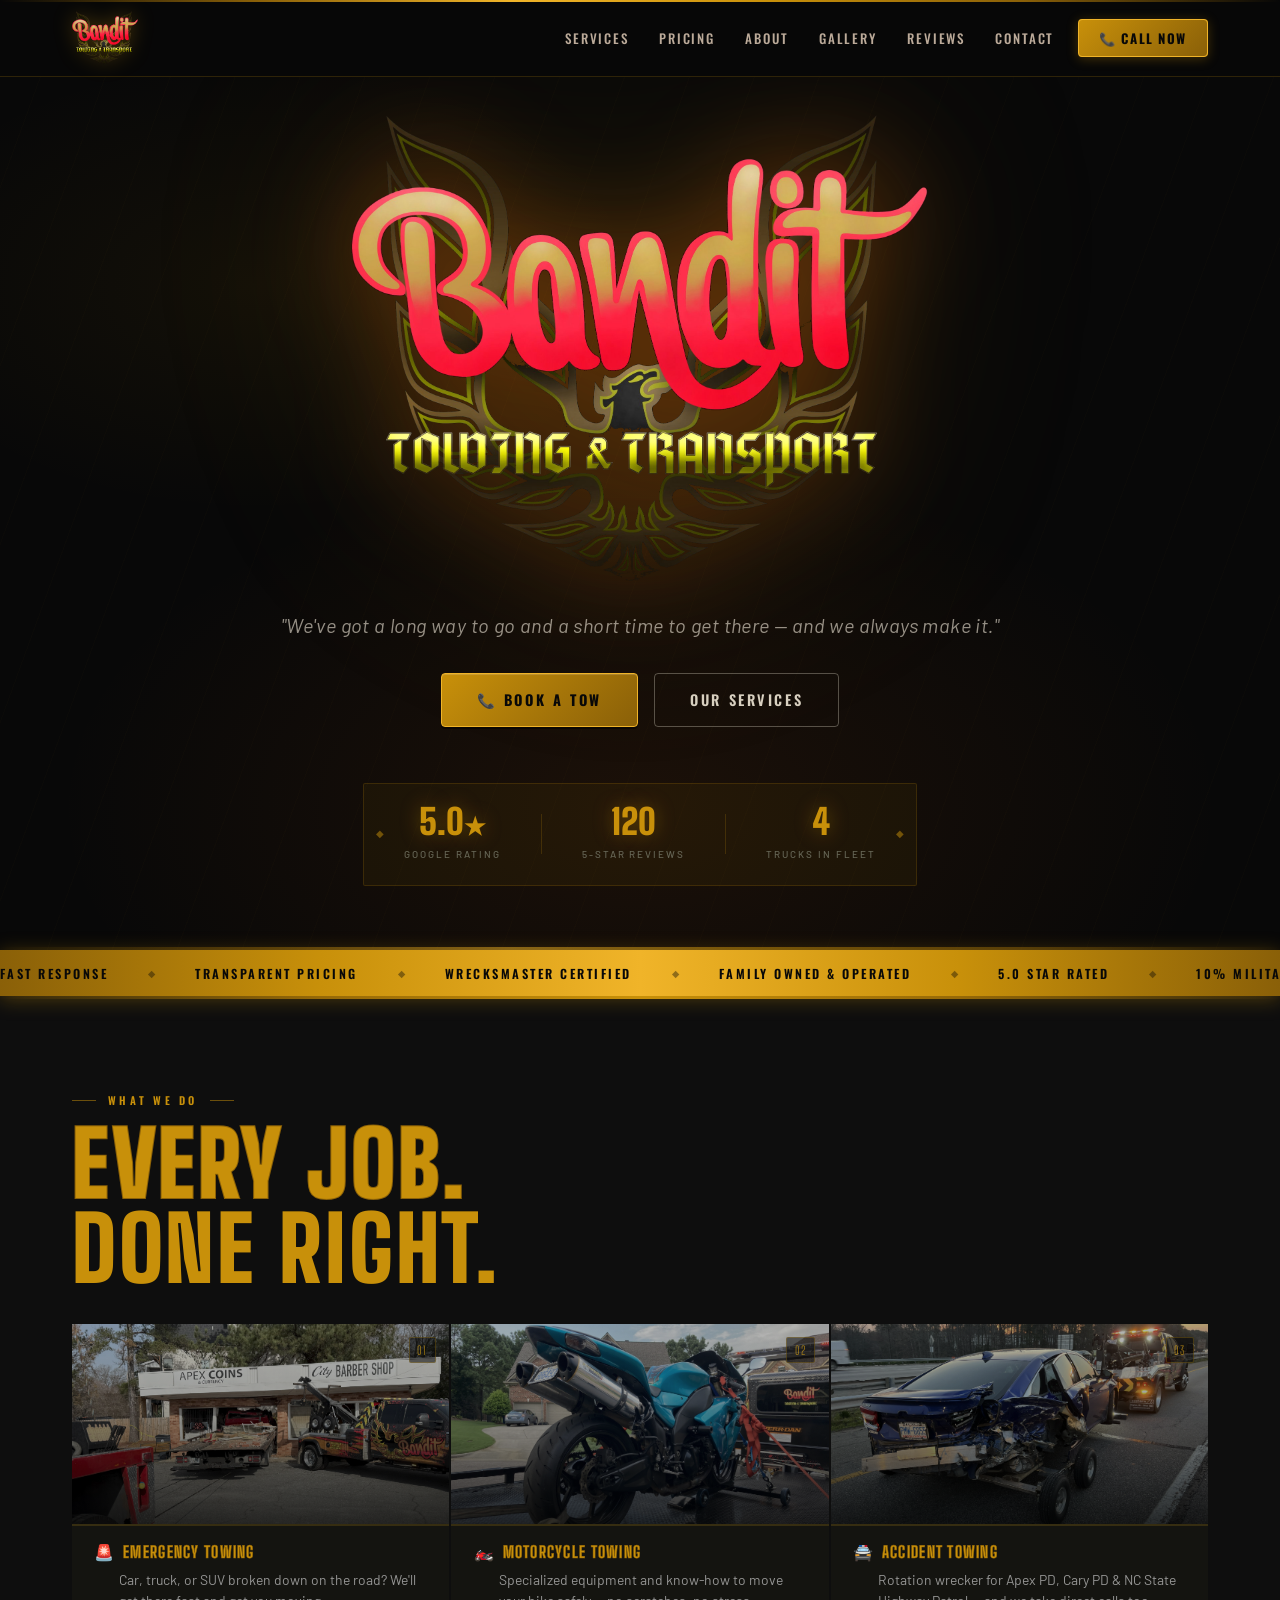
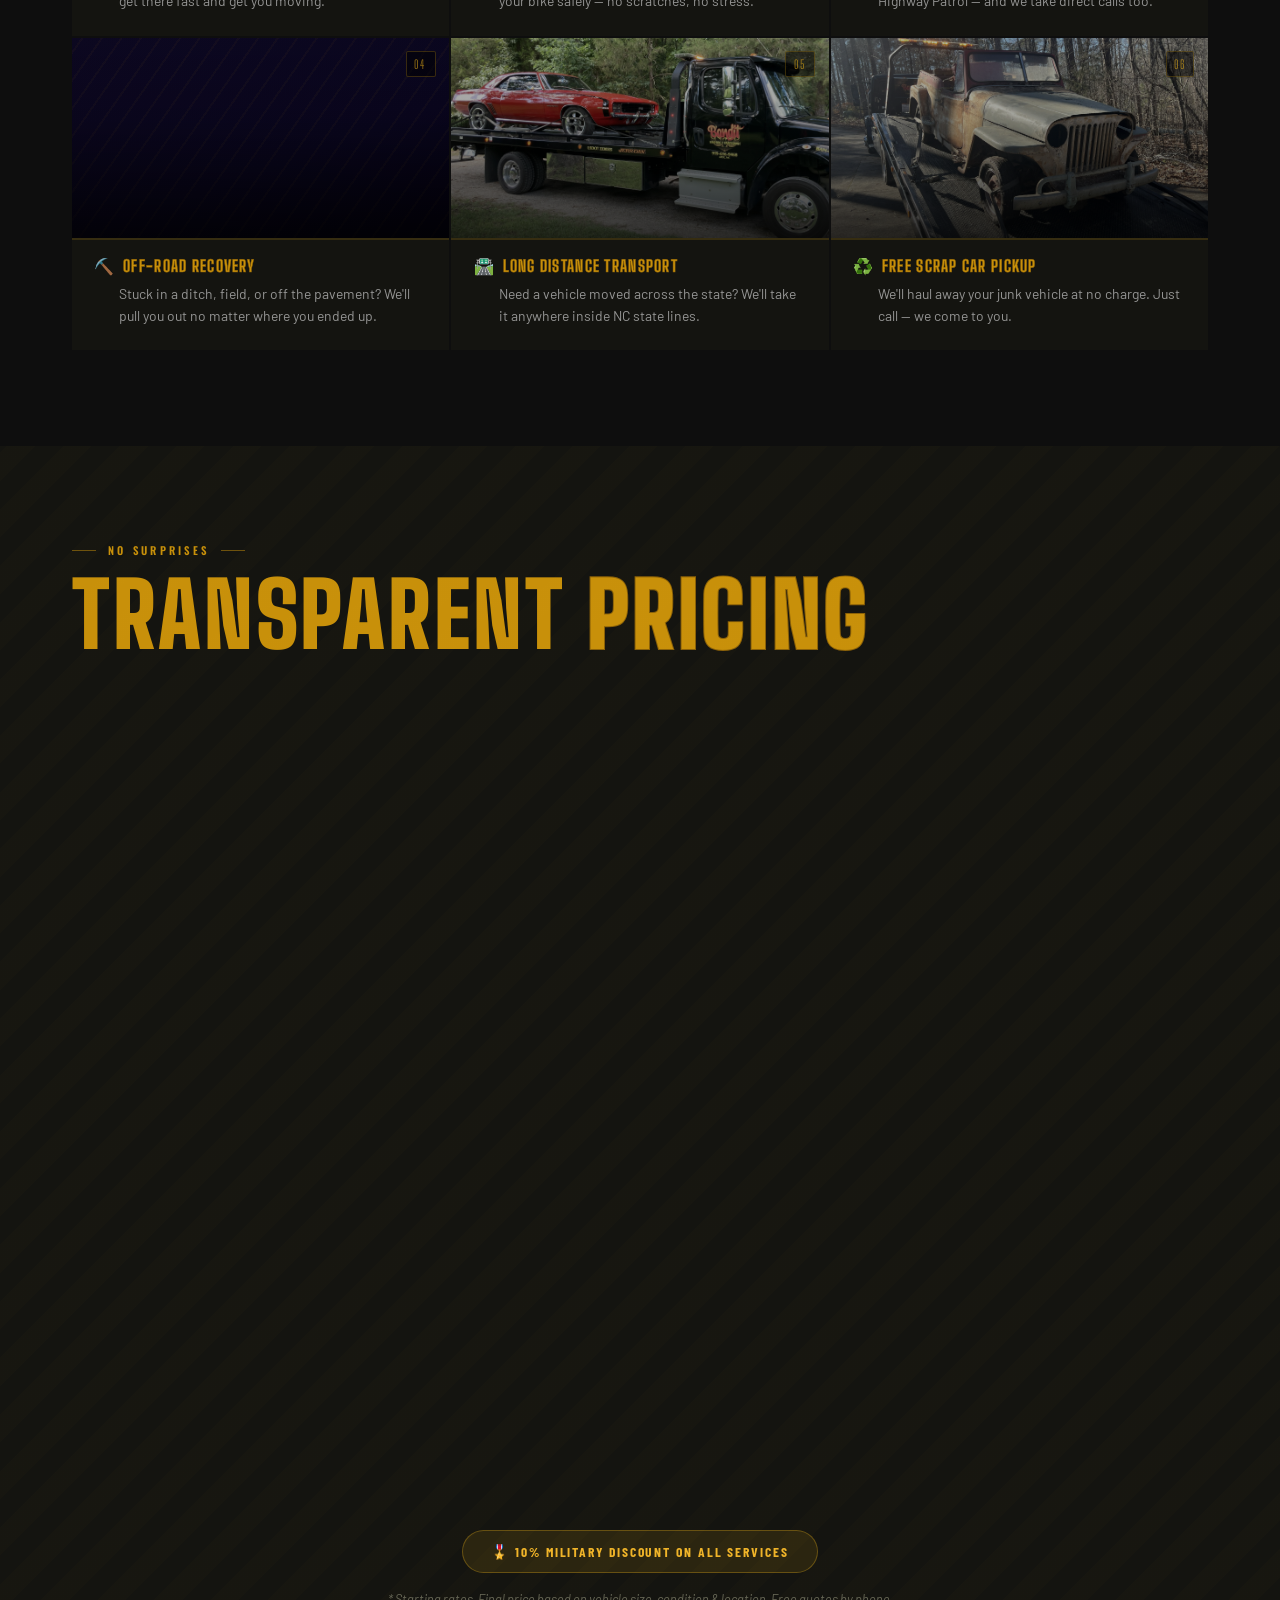
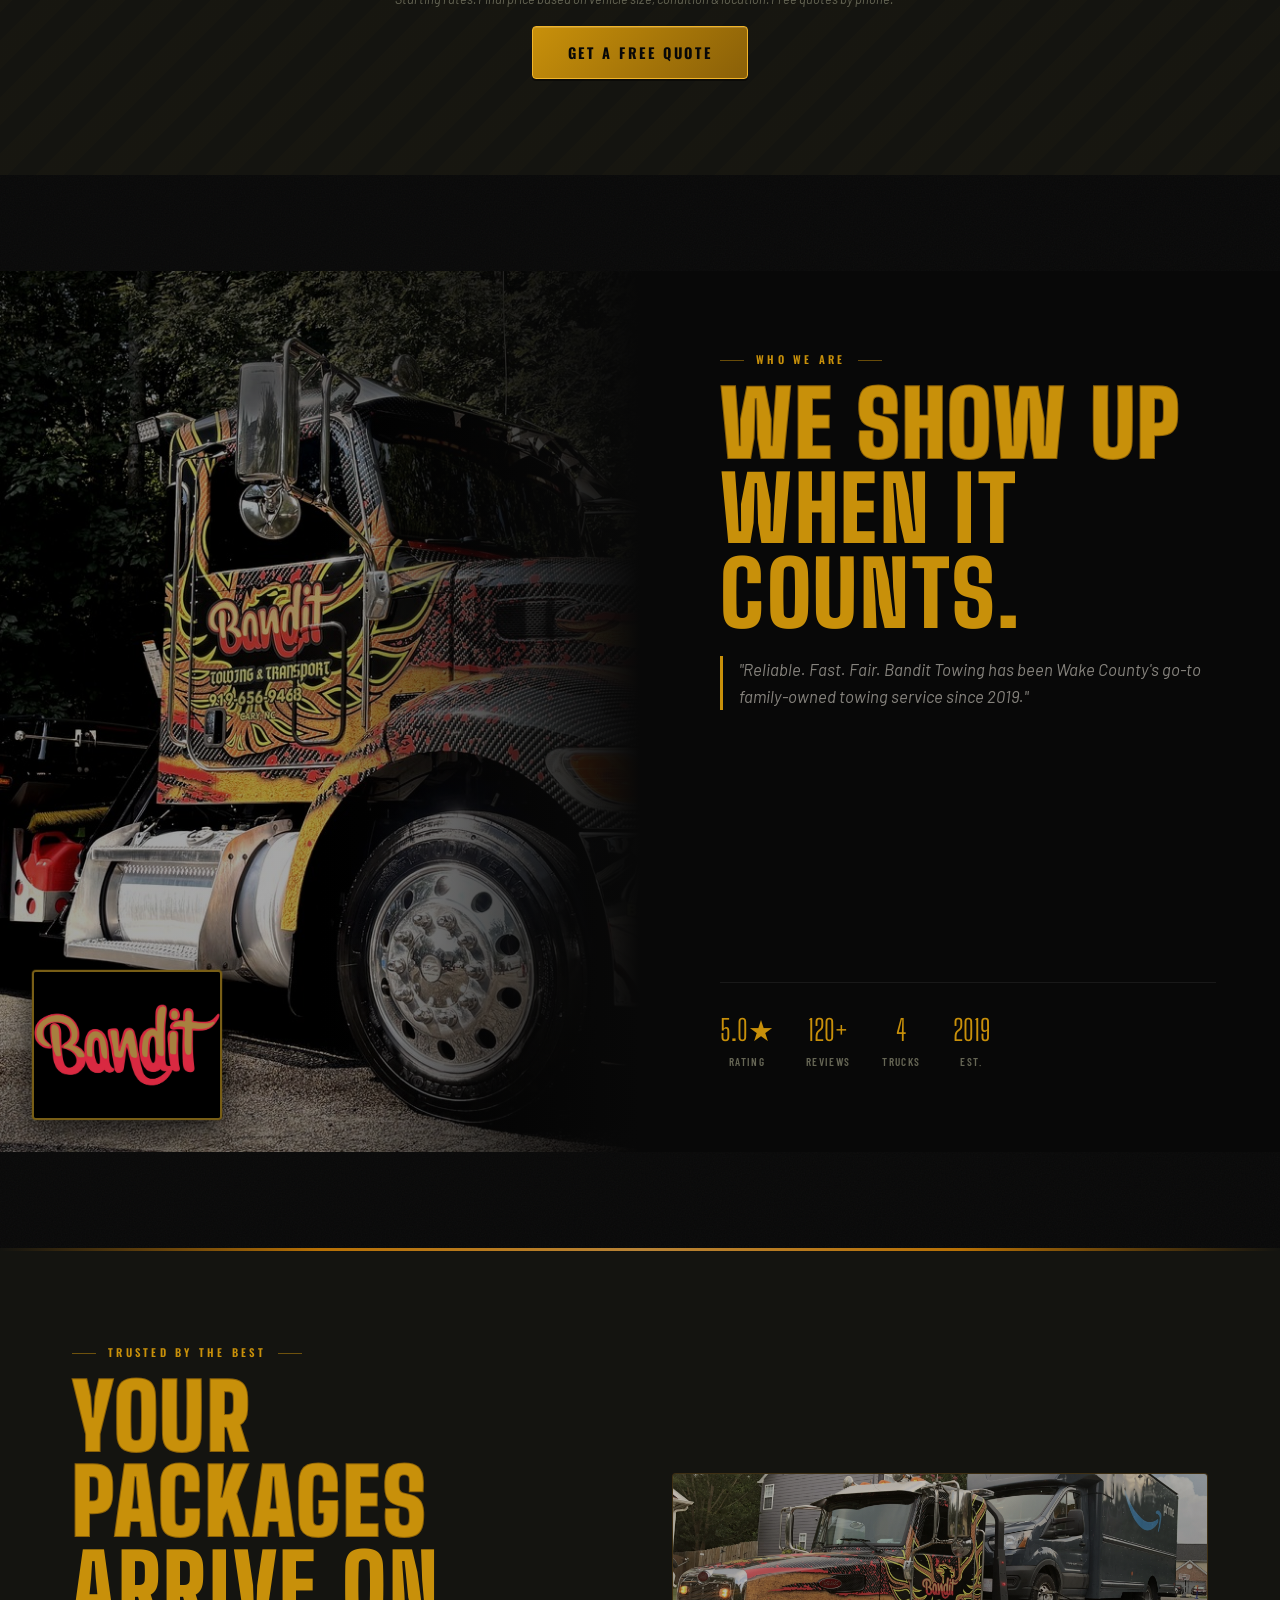
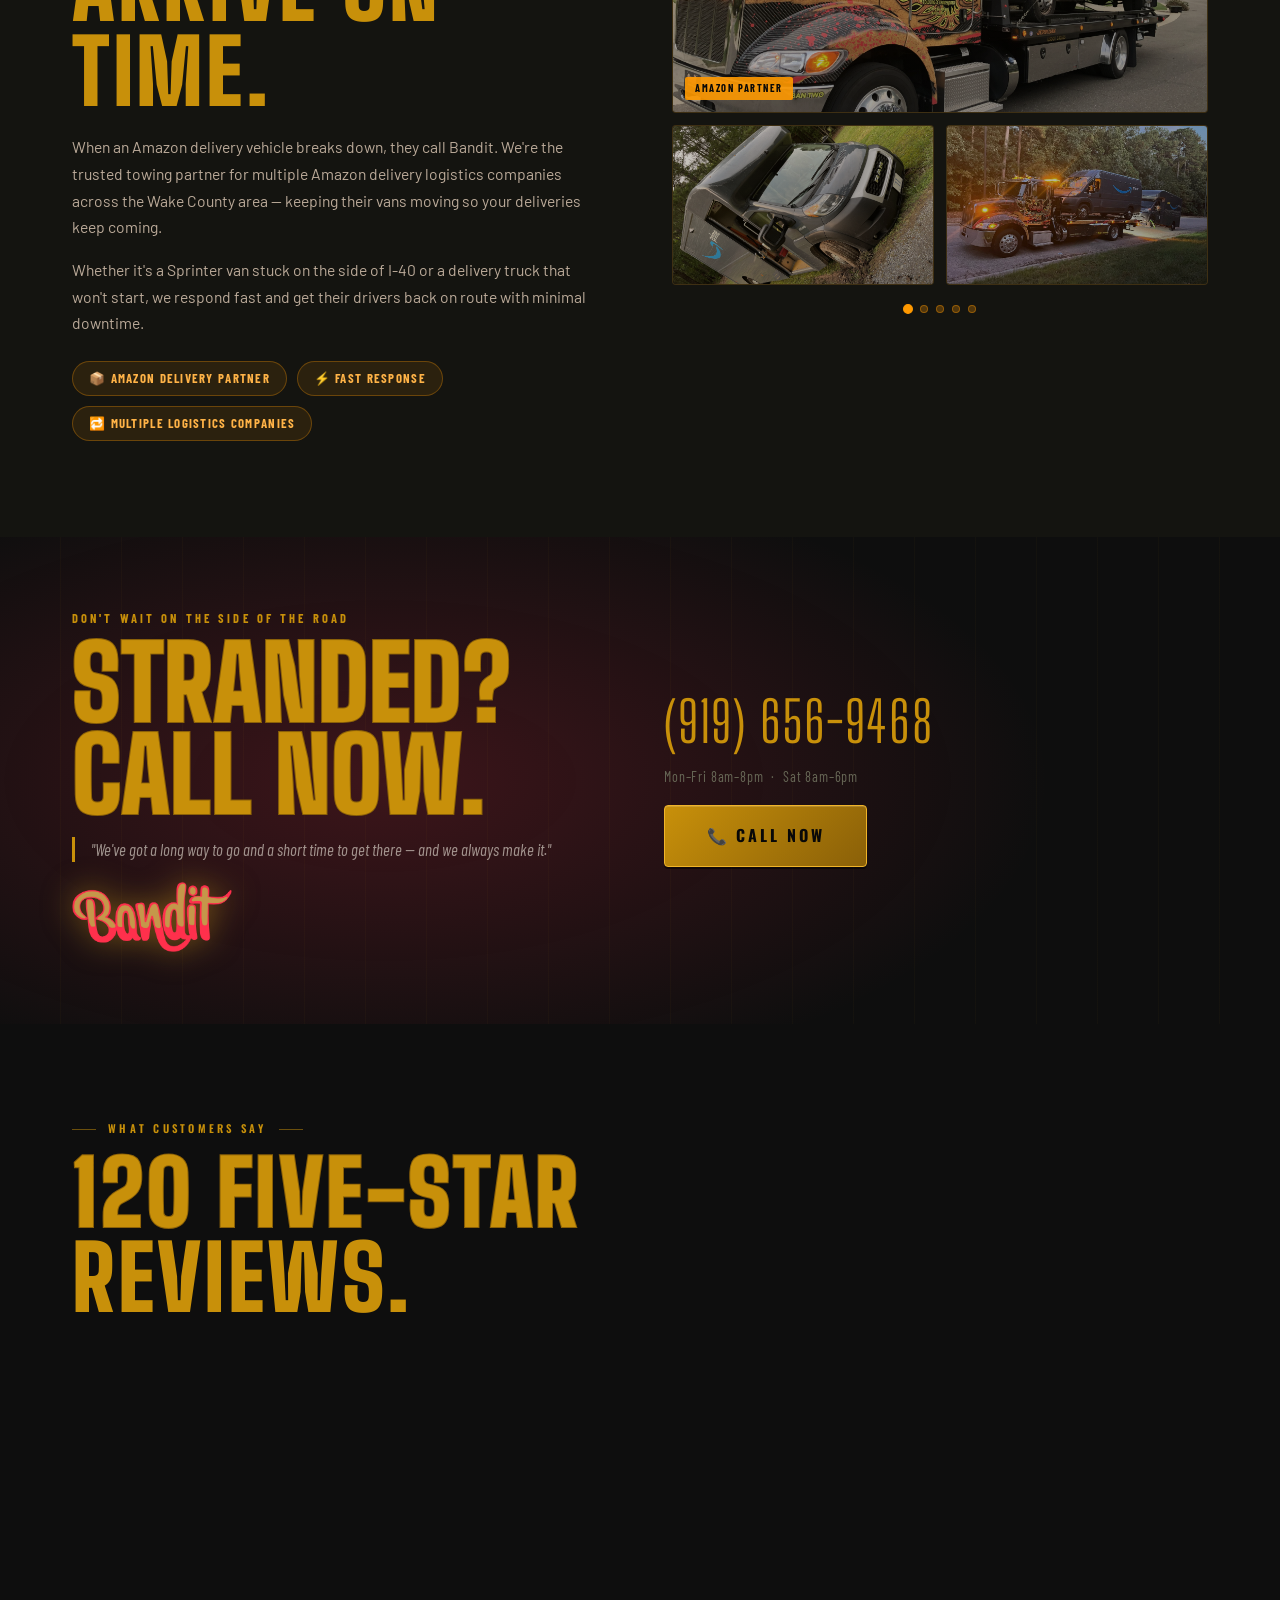
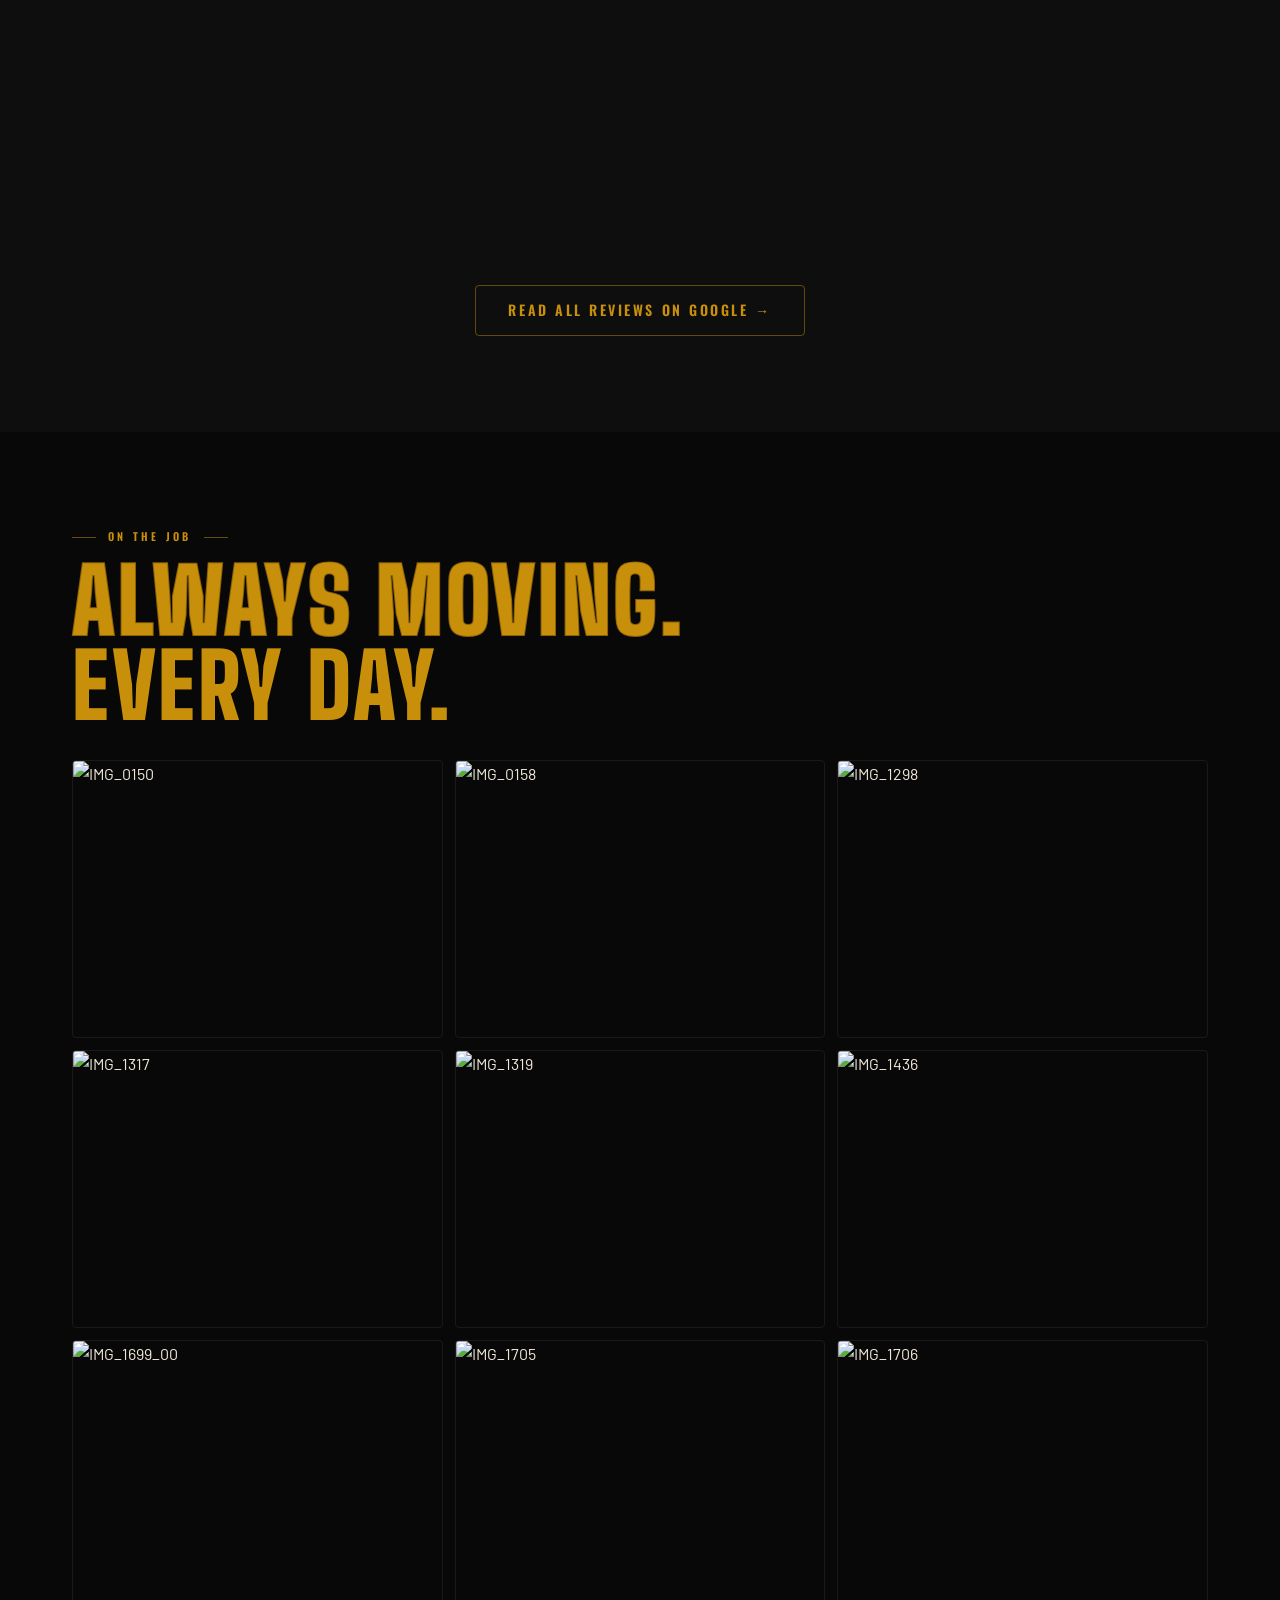
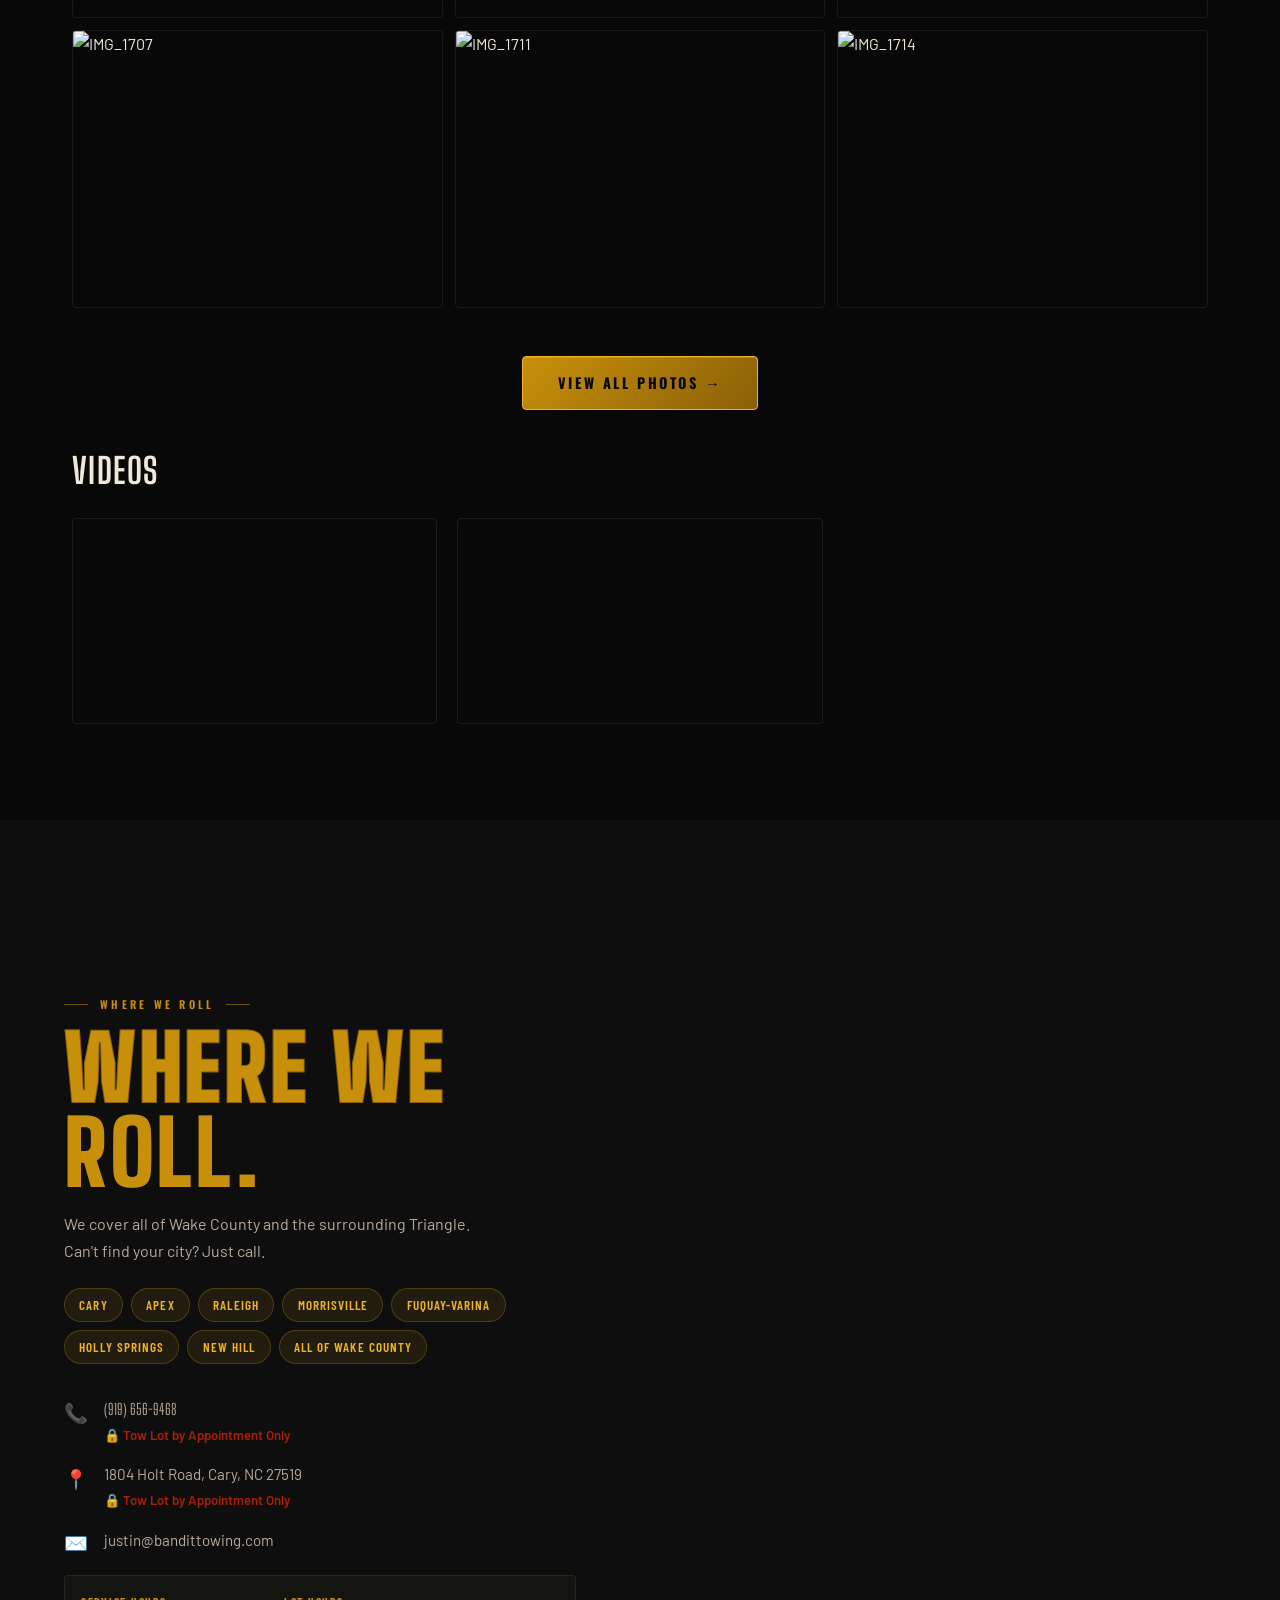
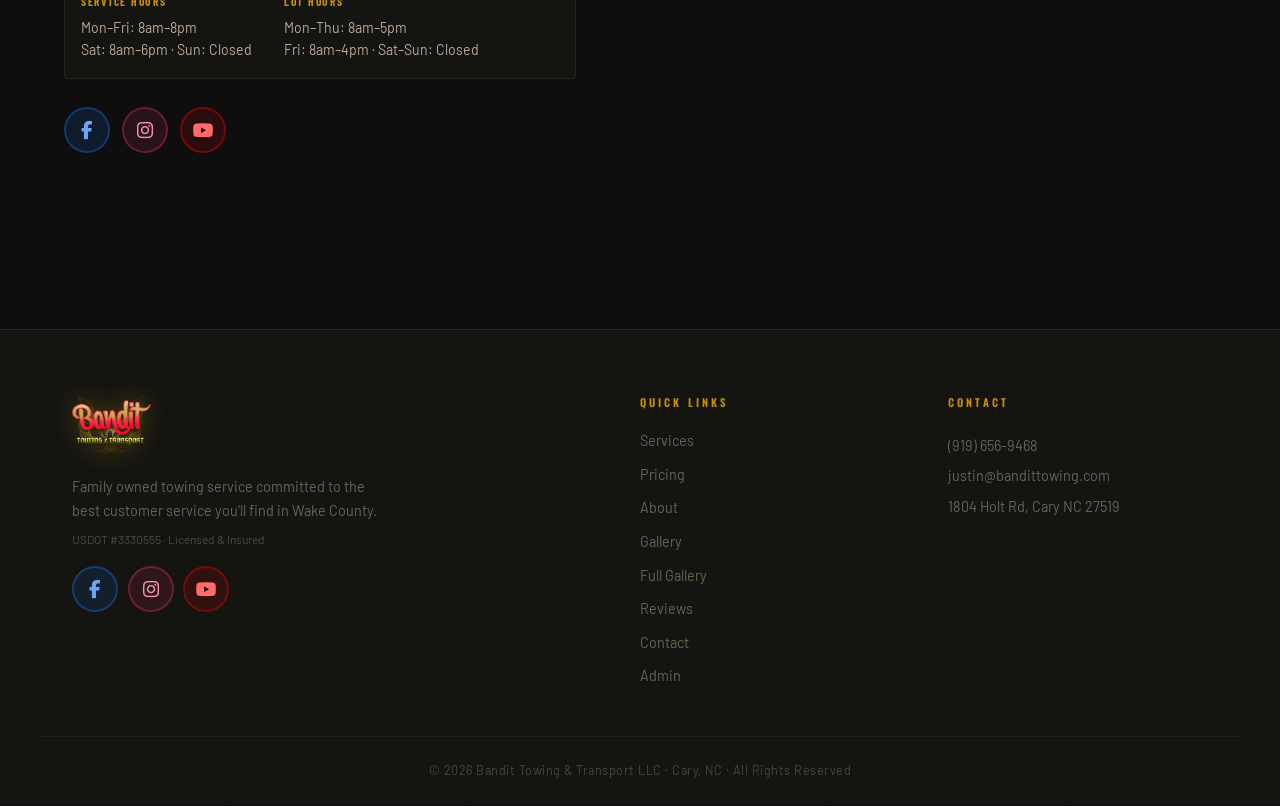
==== commit 36b85219: "update font" ====
--- a/index.html
+++ b/index.html
@@ -230,8 +230,14 @@
   <link rel="dns-prefetch" href="https://www.google.com" />
   <!-- Font Awesome for social icons -->
   <link rel="stylesheet" href="https://cdnjs.cloudflare.com/ajax/libs/font-awesome/6.5.1/css/all.min.css" />
-  <!-- Fonts: Black Han Sans for ultra-bold display, Barlow Condensed for headings, Barlow for body -->
-  <link href="https://fonts.googleapis.com/css2?family=Black+Han+Sans&family=Bebas+Neue&family=Anton&family=Barlow+Condensed:ital,wght@0,400;0,600;0,700;0,900;1,400;1,700&family=Barlow:wght@300;400;500;600&display=swap" rel="stylesheet" />
+  <!--
+    Fonts matched to the Bandit logo:
+    - Boogaloo: rounded chunky script feel matching the "Bandit" lettering style
+    - Big Shoulders Display: ultra-bold condensed slab matching "TOWING & TRANSPORT"
+    - Oswald: clean bold for nav/buttons/eyebrows
+    - Barlow: body text
+  -->
+  <link href="https://fonts.googleapis.com/css2?family=Boogaloo&family=Big+Shoulders+Display:wght@700;800;900&family=Oswald:wght@400;500;600;700&family=Barlow+Condensed:ital,wght@0,400;0,600;0,700;1,400&family=Barlow:wght@300;400;500;600&display=swap" rel="stylesheet" />
   <link rel="stylesheet" href="css/style.css" />
 
   <!-- Favicon -->
--- a/css/style.css
+++ b/css/style.css
@@ -1,28 +1,35 @@
 /* ================================================
-   BANDIT TOWING — REDESIGNED CSS
-   Bold, editorial, dark industrial with gold/yellow
+   BANDIT TOWING — TRANS AM EDITION
+   Smokey & the Bandit · Black · Gold · Attitude
    ================================================ */
 
 :root {
-  --gold:        #D4A017;
-  --gold-bright: #F5C842;
-  --gold-dark:   #A07810;
-  --red:         #C8293E;
-  --black:       #0C0C0C;
-  --dark1:       #111111;
-  --dark2:       #161616;
-  --dark3:       #1E1E1E;
-  --dark4:       #262626;
-  --gray:        #777777;
-  --light:       #CCCCCC;
-  --white:       #F0EBE0;
-
-  --font-display: 'Black Han Sans', 'Anton', sans-serif;
+  /* Trans Am palette */
+  --gold:        #C8900A;
+  --gold-bright: #F0B429;
+  --gold-light:  #FFD166;
+  --gold-dark:   #8A6008;
+  --orange:      #C85A0A;
+  --red:         #A8200A;
+  --chrome:      #D8D0C0;
+  --black:       #080808;
+  --dark1:       #0E0E0E;
+  --dark2:       #141410;
+  --dark3:       #1C1C16;
+  --dark4:       #242418;
+  --gray:        #666655;
+  --light:       #BBAA99;
+  --white:       #F0E8D8;
+
+  /* Fonts — matched to the Bandit logo */
+  --font-display:  'Big Shoulders Display', sans-serif; /* matches "TOWING & TRANSPORT" bold inline slab */
+  --font-script:   'Boogaloo', sans-serif;              /* matches rounded chunky "Bandit" script style */
+  --font-ui:       'Oswald', sans-serif;                /* nav, buttons, labels */
   --font-condense: 'Barlow Condensed', sans-serif;
-  --font-body:    'Barlow', sans-serif;
+  --font-body:     'Barlow', sans-serif;
 
   --max-w: 1200px;
-  --r: 6px;
+  --r: 4px;
 }
 
 *,*::before,*::after{box-sizing:border-box;margin:0;padding:0;}
@@ -34,16 +41,18 @@
   font-family: var(--font-body);
   line-height: 1.6;
   overflow-x: hidden;
+  /* Subtle noise grain for that gritty vintage feel */
+  background-image: url("data:image/svg+xml,%3Csvg xmlns='http://www.w3.org/2000/svg' width='300' height='300'%3E%3Cfilter id='n'%3E%3CfeTurbulence type='fractalNoise' baseFrequency='0.75' numOctaves='4' stitchTiles='stitch'/%3E%3C/filter%3E%3Crect width='300' height='300' filter='url(%23n)' opacity='0.03'/%3E%3C/svg%3E");
 }
 
 a{color:var(--gold);text-decoration:none;}
 a:hover{color:var(--gold-bright);}
 img{display:block;max-width:100%;}
 
-/* Scrollbar */
-::-webkit-scrollbar{width:5px;}
+/* Scrollbar — gold on black */
+::-webkit-scrollbar{width:6px;}
 ::-webkit-scrollbar-track{background:var(--dark1);}
-::-webkit-scrollbar-thumb{background:var(--gold-dark);border-radius:3px;}
+::-webkit-scrollbar-thumb{background:linear-gradient(var(--gold), var(--orange));border-radius:3px;}
 
 /* ================================================
    SHARED
@@ -52,79 +61,116 @@
 .section{padding:6rem 0;}
 
 .eyebrow {
-  font-family: var(--font-condense);
-  font-size: 0.78rem;
-  font-weight: 700;
-  letter-spacing: 0.25em;
-  text-transform: uppercase;
-  color: var(--gold);
-  margin-bottom: 0.6rem;
+  display: flex;
+  align-items: center;
+  gap: 0.75rem;
+  width: fit-content;
+  font-family: var(--font-ui);
+  font-size: 0.68rem;
+  font-weight: 600;
+  letter-spacing: 0.3em;
+  text-transform: uppercase;
+  color: var(--gold);
+  margin-bottom: 0.75rem;
+}
+.eyebrow::before,.eyebrow::after {
+  content: '';
   display: block;
-}
-
+  height: 1px;
+  width: 24px;
+  background: var(--gold);
+  opacity: 0.5;
+}
+
+/* Main display headlines — Big Shoulders Display matching logo slab */
 .headline-xl {
   font-family: var(--font-display);
-  font-size: clamp(3rem, 7vw, 6rem);
-  line-height: 0.92;
-  letter-spacing: -0.01em;
-  text-transform: uppercase;
+  font-size: clamp(3rem, 7vw, 6.5rem);
+  font-weight: 900;
+  line-height: 0.95;
+  letter-spacing: 0.03em;
+  text-transform: uppercase;
+  color: var(--gold);
+  margin-bottom: 2rem;
+  /* Inline outline effect — mimics the hollow letter treatment in the logo */
+  -webkit-text-stroke: 2px var(--gold-dark);
+  paint-order: stroke fill;
+}
+
+/* White version for contrast sections */
+.headline-xl.white-head {
   color: var(--white);
-  margin-bottom: 2rem;
-}
-.gold { color: var(--gold); }
+  -webkit-text-stroke: 1px rgba(255,255,255,0.2);
+}
+
+.gold { color: var(--gold); -webkit-text-stroke: 0; }
+
+/* Chrome-style divider line */
+.chrome-line {
+  height: 2px;
+  background: linear-gradient(90deg, transparent, var(--chrome), var(--gold-bright), var(--chrome), transparent);
+  opacity: 0.35;
+  margin: 0.5rem 0;
+}
 
 /* Buttons */
 .btn-gold {
   display: inline-flex;
   align-items: center;
-  gap: 0.4rem;
-  background: var(--gold);
+  gap: 0.5rem;
+  background: linear-gradient(135deg, var(--gold), var(--gold-dark));
   color: var(--black);
-  font-family: var(--font-condense);
+  font-family: var(--font-ui);
   font-weight: 700;
-  font-size: 1rem;
-  letter-spacing: 0.1em;
+  font-size: 0.9rem;
+  letter-spacing: 0.18em;
+  text-transform: uppercase;
+  padding: 0.9rem 2.2rem;
+  border-radius: var(--r);
+  border: 1px solid var(--gold-bright);
+  transition: all 0.25s;
+  cursor: pointer;
+  box-shadow: 0 2px 0 rgba(0,0,0,0.5), inset 0 1px 0 rgba(255,255,255,0.15);
+}
+.btn-gold:hover {
+  background: linear-gradient(135deg, var(--gold-bright), var(--gold));
+  color: var(--black);
+  transform: translateY(-2px);
+  box-shadow: 0 8px 25px rgba(200,144,10,0.45), inset 0 1px 0 rgba(255,255,255,0.2);
+}
+.btn-gold.btn-lg{padding:1.1rem 2.6rem;font-size:1rem;}
+
+.btn-outline-w {
+  display: inline-flex;
+  align-items: center;
+  background: transparent;
+  color: var(--chrome);
+  font-family: var(--font-ui);
+  font-weight: 600;
+  font-size: 0.9rem;
+  letter-spacing: 0.18em;
+  text-transform: uppercase;
+  padding: 0.9rem 2.2rem;
+  border-radius: var(--r);
+  border: 1px solid rgba(216,208,192,0.35);
+  transition: all 0.25s;
+}
+.btn-outline-w:hover{border-color:var(--chrome);color:var(--white);background:rgba(216,208,192,0.08);}
+
+.btn-outline-gold {
+  display: inline-flex;
+  align-items: center;
+  background: transparent;
+  color: var(--gold);
+  font-family: var(--font-ui);
+  font-weight: 600;
+  font-size: 0.88rem;
+  letter-spacing: 0.18em;
   text-transform: uppercase;
   padding: 0.85rem 2rem;
   border-radius: var(--r);
-  border: 2px solid var(--gold);
-  transition: all 0.2s;
-  cursor: pointer;
-}
-.btn-gold:hover{background:var(--gold-bright);color:var(--black);border-color:var(--gold-bright);transform:translateY(-2px);}
-.btn-gold.btn-lg{padding:1.1rem 2.5rem;font-size:1.1rem;}
-
-.btn-outline-w {
-  display: inline-flex;
-  align-items: center;
-  background: transparent;
-  color: var(--white);
-  font-family: var(--font-condense);
-  font-weight: 700;
-  font-size: 1rem;
-  letter-spacing: 0.1em;
-  text-transform: uppercase;
-  padding: 0.85rem 2rem;
-  border-radius: var(--r);
-  border: 2px solid rgba(255,255,255,0.4);
-  transition: all 0.2s;
-}
-.btn-outline-w:hover{border-color:var(--white);color:var(--white);background:rgba(255,255,255,0.08);}
-
-.btn-outline-gold {
-  display: inline-flex;
-  align-items: center;
-  background: transparent;
-  color: var(--gold);
-  font-family: var(--font-condense);
-  font-weight: 700;
-  font-size: 0.95rem;
-  letter-spacing: 0.1em;
-  text-transform: uppercase;
-  padding: 0.85rem 2rem;
-  border-radius: var(--r);
-  border: 2px solid var(--gold);
-  transition: all 0.2s;
+  border: 1px solid rgba(200,144,10,0.45);
+  transition: all 0.25s;
 }
 .btn-outline-gold:hover{background:var(--gold);color:var(--black);}
 
@@ -135,24 +181,32 @@
   position: fixed;
   top:0;left:0;right:0;
   z-index: 1000;
-  background: rgba(12,12,12,0.92);
-  backdrop-filter: blur(16px);
-  -webkit-backdrop-filter: blur(16px);
-  border-bottom: 1px solid rgba(212,160,23,0.18);
+  background: rgba(8,8,8,0.92);
+  backdrop-filter: blur(20px);
+  -webkit-backdrop-filter: blur(20px);
+  border-bottom: 1px solid rgba(200,144,10,0.2);
   transition: background 0.3s;
 }
-#navbar.solid{background:rgba(12,12,12,0.99);}
+/* Gold pinstripe at very top */
+#navbar::before {
+  content: '';
+  position: absolute;
+  top: 0; left: 0; right: 0;
+  height: 2px;
+  background: linear-gradient(90deg, transparent, var(--gold-dark), var(--gold-bright), var(--gold), var(--gold-dark), transparent);
+}
+#navbar.solid{background:rgba(8,8,8,0.99);}
 
 .nav-inner {
   max-width: var(--max-w);
   margin: 0 auto;
-  padding: 0.6rem 2rem;
+  padding: 0.7rem 2rem;
   display: flex;
   align-items: center;
   justify-content: space-between;
 }
 
-.nav-logo-img{height:52px;width:auto;filter:drop-shadow(0 0 8px rgba(212,160,23,0.4));}
+.nav-logo-img{height:54px;width:auto;filter:drop-shadow(0 0 10px rgba(200,144,10,0.35));}
 
 .nav-menu {
   list-style: none;
@@ -161,26 +215,31 @@
   gap: 0.1rem;
 }
 .nav-menu a {
-  font-family: var(--font-condense);
-  font-weight: 600;
-  font-size: 0.85rem;
-  letter-spacing: 0.1em;
+  font-family: var(--font-ui);
+  font-weight: 500;
+  font-size: 0.82rem;
+  letter-spacing: 0.14em;
   text-transform: uppercase;
   color: var(--light);
-  padding: 0.5rem 0.85rem;
-  border-radius: 4px;
+  padding: 0.5rem 0.9rem;
+  border-radius: var(--r);
   transition: all 0.2s;
 }
-.nav-menu a:hover{color:var(--gold);background:rgba(212,160,23,0.08);}
+.nav-menu a:hover{color:var(--gold-bright);}
 .nav-menu a.nav-active{color:var(--gold)!important;}
 .nav-call {
-  background: var(--gold) !important;
+  background: linear-gradient(135deg, var(--gold), var(--gold-dark)) !important;
   color: var(--black) !important;
-  padding: 0.5rem 1.1rem !important;
-  border-radius: 4px !important;
+  padding: 0.5rem 1.25rem !important;
+  border-radius: var(--r) !important;
   margin-left: 0.5rem;
-}
-.nav-call:hover{background:var(--gold-bright)!important;color:var(--black)!important;}
+  font-weight: 700 !important;
+  font-family: var(--font-ui) !important;
+  letter-spacing: 0.12em !important;
+  border: 1px solid var(--gold-bright) !important;
+  box-shadow: 0 2px 12px rgba(200,144,10,0.3);
+}
+.nav-call:hover{background: linear-gradient(135deg, var(--gold-bright), var(--gold))!important;color:var(--black)!important;box-shadow:0 4px 20px rgba(200,144,10,0.5);}
 
 .hamburger {
   display: none;
@@ -204,31 +263,34 @@
   position: relative;
   overflow: hidden;
   background:
-    radial-gradient(ellipse 80% 60% at 50% 80%, rgba(212,160,23,0.06) 0%, transparent 70%),
-    radial-gradient(ellipse 60% 50% at 20% 30%, rgba(200,41,62,0.05) 0%, transparent 60%),
+    radial-gradient(ellipse 70% 55% at 50% 85%, rgba(200,90,10,0.1) 0%, transparent 65%),
+    radial-gradient(ellipse 50% 40% at 20% 30%, rgba(200,144,10,0.06) 0%, transparent 60%),
     var(--black);
   padding: 7rem 2rem 4rem;
 }
 
-/* Grain overlay */
+/* Diagonal speed lines — Trans Am styling */
 .hero::before {
   content: '';
   position: absolute;
   inset: 0;
-  background-image: url("data:image/svg+xml,%3Csvg viewBox='0 0 200 200' xmlns='http://www.w3.org/2000/svg'%3E%3Cfilter id='noise'%3E%3CfeTurbulence type='fractalNoise' baseFrequency='0.85' numOctaves='4' stitchTiles='stitch'/%3E%3C/filter%3E%3Crect width='100%25' height='100%25' filter='url(%23noise)' opacity='0.04'/%3E%3C/svg%3E");
+  background-image:
+    repeating-linear-gradient(
+      -70deg,
+      transparent 0px, transparent 60px,
+      rgba(200,144,10,0.015) 60px, rgba(200,144,10,0.015) 61px
+    );
   pointer-events: none;
-  opacity: 0.5;
-}
-
-/* Diagonal gold stripe accent */
+}
+
+/* Gold chrome pinstripe at bottom */
 .hero::after {
   content: '';
   position: absolute;
-  bottom: -2px;
-  left: 0; right: 0;
-  height: 5px;
-  background: linear-gradient(90deg, transparent, var(--gold), var(--gold-bright), var(--gold), transparent);
-  opacity: 0.6;
+  bottom: 0; left: 0; right: 0;
+  height: 3px;
+  background: linear-gradient(90deg, transparent, var(--gold-dark), var(--gold-bright), var(--gold), var(--gold-dark), transparent);
+  opacity: 0.5;
 }
 
 .hero-content {
@@ -241,17 +303,18 @@
 .hero-logo {
   width: min(580px, 88vw);
   margin: 0 auto 1.25rem;
-  filter: drop-shadow(0 4px 40px rgba(212,160,23,0.35)) drop-shadow(0 0 80px rgba(200,41,62,0.2));
+  filter: drop-shadow(0 4px 50px rgba(200,90,10,0.4)) drop-shadow(0 0 100px rgba(200,144,10,0.2));
   animation: heroFade 1s ease both;
 }
 
 .hero-tagline {
-  font-family: var(--font-condense);
-  font-size: clamp(1rem, 2.5vw, 1.3rem);
+  font-family: var(--font-body);
+  font-size: clamp(1rem, 2.5vw, 1.25rem);
+  font-style: italic;
   font-weight: 400;
-  font-style: italic;
-  color: rgba(240,235,224,0.65);
+  color: rgba(240,232,216,0.6);
   margin-bottom: 2rem;
+  letter-spacing: 0.02em;
   animation: heroFade 1s ease 0.15s both;
 }
 
@@ -260,7 +323,7 @@
   gap: 1rem;
   justify-content: center;
   flex-wrap: wrap;
-  margin-bottom: 3rem;
+  margin-bottom: 3.5rem;
   animation: heroFade 1s ease 0.25s both;
 }
 
@@ -268,40 +331,57 @@
   display: inline-flex;
   align-items: center;
   gap: 2.5rem;
-  background: rgba(255,255,255,0.04);
-  border: 1px solid rgba(212,160,23,0.2);
-  border-radius: 2rem;
-  padding: 1rem 2.5rem;
+  background: rgba(200,144,10,0.06);
+  border: 1px solid rgba(200,144,10,0.18);
+  border-radius: 2px;
+  padding: 1.25rem 2.5rem;
   animation: heroFade 1s ease 0.35s both;
-}
+  position: relative;
+}
+/* Corner ornaments on stats bar */
+.hero-stats::before, .hero-stats::after {
+  content: '◆';
+  position: absolute;
+  top: 50%; transform: translateY(-50%);
+  color: var(--gold);
+  font-size: 0.6rem;
+  opacity: 0.5;
+}
+.hero-stats::before { left: 0.75rem; }
+.hero-stats::after  { right: 0.75rem; }
+
 .hstat { text-align: center; }
 .hstat-n {
   display: block;
   font-family: var(--font-display);
-  font-size: 2rem;
+  font-size: 2.2rem;
   color: var(--gold);
   line-height: 1;
-}
-.hstat-n em { font-style: normal; font-size: 1.4rem; }
+  text-shadow: 0 0 20px rgba(200,144,10,0.4);
+  font-weight: 900;
+}
+.hstat-n em { font-style: normal; font-size: 1.5rem; }
 .hstat-l {
-  font-family: var(--font-condense);
-  font-size: 0.72rem;
-  font-weight: 600;
-  letter-spacing: 0.12em;
+  font-family: var(--font-heading);
+  font-size: 0.62rem;
+  font-weight: 500;
+  letter-spacing: 0.2em;
   text-transform: uppercase;
   color: var(--gray);
-}
-.hstat-sep { width: 1px; height: 40px; background: rgba(255,255,255,0.12); }
+  margin-top: 0.2rem;
+}
+.hstat-sep { width: 1px; height: 40px; background: rgba(200,144,10,0.2); }
 
 /* ================================================
    TICKER
    ================================================ */
 .ticker-bar {
-  background: var(--gold);
+  background: linear-gradient(90deg, var(--gold-dark), var(--gold), var(--gold-bright), var(--gold), var(--gold-dark));
   overflow: hidden;
-  padding: 0.7rem 0;
+  padding: 0.65rem 0;
   position: relative;
   z-index: 10;
+  box-shadow: 0 3px 20px rgba(200,144,10,0.35);
 }
 .ticker-track {
   display: inline-flex;
@@ -311,15 +391,15 @@
   align-items: center;
 }
 .ticker-track span {
-  font-family: var(--font-condense);
-  font-weight: 700;
-  font-size: 0.82rem;
-  letter-spacing: 0.14em;
+  font-family: var(--font-ui);
+  font-weight: 600;
+  font-size: 0.78rem;
+  letter-spacing: 0.2em;
   text-transform: uppercase;
   color: var(--black);
   flex-shrink: 0;
 }
-.ticker-track b { color: var(--black); opacity: 0.5; font-size: 0.6rem; flex-shrink: 0; }
+.ticker-track b { color: var(--black); opacity: 0.4; font-size: 0.55rem; flex-shrink: 0; }
 
 /* ================================================
    SERVICES
@@ -484,15 +564,16 @@
   flex-shrink: 0;
 }
 .svc-body h3 {
-  font-family: var(--font-condense);
+  font-family: var(--font-display);
   font-size: 1rem;
-  font-weight: 900;
-  letter-spacing: 0.1em;
+  font-weight: 800;
+  letter-spacing: 0.08em;
   text-transform: uppercase;
   color: var(--gold);
   line-height: 1.1;
-}
-.svc-card:hover .svc-body h3 { color: var(--gold-bright); }
+  -webkit-text-stroke: 0.5px var(--gold-dark);
+}
+.svc-card:hover .svc-body h3 { color: var(--gold-bright); -webkit-text-stroke-color: var(--gold); }
 .svc-body p {
   font-size: 0.87rem;
   color: rgba(204,204,204,0.7);
@@ -577,10 +658,10 @@
 }
 
 .price-card h3 {
-  font-family: var(--font-condense);
-  font-size: 1rem;
-  font-weight: 700;
-  letter-spacing: 0.12em;
+  font-family: var(--font-display);
+  font-size: 0.95rem;
+  font-weight: 800;
+  letter-spacing: 0.1em;
   text-transform: uppercase;
   color: var(--light);
   margin-bottom: 1rem;
@@ -1051,10 +1132,13 @@
 .cta-headline {
   font-family: var(--font-display);
   font-size: clamp(3.5rem, 8vw, 7rem);
-  line-height: 0.88;
-  color: var(--white);
+  font-weight: 900;
+  line-height: 0.9;
+  color: var(--gold);
   text-transform: uppercase;
   margin-bottom: 1rem;
+  -webkit-text-stroke: 2px var(--gold-dark);
+  paint-order: stroke fill;
 }
 .cta-quote {
   font-family: var(--font-condense);
@@ -1150,10 +1234,10 @@
   margin-bottom: 1rem;
 }
 .review-card cite {
-  font-family: var(--font-condense);
-  font-size: 0.78rem;
-  font-weight: 700;
-  letter-spacing: 0.12em;
+  font-family: var(--font-ui);
+  font-size: 0.75rem;
+  font-weight: 600;
+  letter-spacing: 0.16em;
   text-transform: uppercase;
   color: var(--gold);
   font-style: normal;
@@ -1339,39 +1423,25 @@
   color: var(--gold);
   margin-bottom: 0.4rem;
 }
-.cd-social { display: flex; gap: 0.75rem; }
-.soc-fb,.soc-ig {
-  flex:1;text-align:center;
-  padding:0.65rem;
-  border-radius:var(--r);
-  font-family:var(--font-condense);
-  font-size:0.85rem;
-  font-weight:700;
-  letter-spacing:0.08em;
-  text-transform:uppercase;
-  transition:all 0.2s;
-}
-/* Social icon buttons */
-.cd-social {
-  display: flex;
-  gap: 0.75rem;
-  margin-top: 0.5rem;
-}
+.cd-social { display: flex; gap: 0.75rem; align-items: center; margin-top: 0.75rem; }
+
+/* Social icon buttons — circles with brand logos */
 .soc-icon {
   display: flex;
   align-items: center;
   justify-content: center;
-  width: 44px;
-  height: 44px;
+  width: 46px;
+  height: 46px;
   border-radius: 50%;
-  font-size: 1.1rem;
-  transition: all 0.25s;
+  font-size: 1.15rem;
+  transition: all 0.25s ease;
   border: 2px solid transparent;
   text-decoration: none;
+  flex-shrink: 0;
 }
 .soc-fb {
   background: rgba(24,119,242,0.12);
-  border-color: rgba(24,119,242,0.3);
+  border-color: rgba(24,119,242,0.35);
   color: #6ba3f5;
 }
 .soc-fb:hover {
@@ -1379,11 +1449,11 @@
   border-color: #1877f2;
   color: #fff;
   transform: translateY(-3px);
-  box-shadow: 0 6px 20px rgba(24,119,242,0.4);
+  box-shadow: 0 6px 20px rgba(24,119,242,0.45);
 }
 .soc-ig {
   background: rgba(225,48,108,0.12);
-  border-color: rgba(225,48,108,0.3);
+  border-color: rgba(225,48,108,0.35);
   color: #f590b4;
 }
 .soc-ig:hover {
@@ -1391,11 +1461,11 @@
   border-color: #dc2743;
   color: #fff;
   transform: translateY(-3px);
-  box-shadow: 0 6px 20px rgba(220,39,67,0.4);
+  box-shadow: 0 6px 20px rgba(220,39,67,0.45);
 }
 .soc-yt {
   background: rgba(255,0,0,0.12);
-  border-color: rgba(255,0,0,0.3);
+  border-color: rgba(255,0,0,0.35);
   color: #ff6b6b;
 }
 .soc-yt:hover {
@@ -1403,7 +1473,7 @@
   border-color: #ff0000;
   color: #fff;
   transform: translateY(-3px);
-  box-shadow: 0 6px 20px rgba(255,0,0,0.4);
+  box-shadow: 0 6px 20px rgba(255,0,0,0.45);
 }
 
 /* Footer social row */
@@ -1411,6 +1481,7 @@
   display: flex;
   gap: 0.6rem;
   margin-top: 1rem;
+  align-items: center;
 }
 
 .ac-map {
@@ -1456,14 +1527,16 @@
 .footer-usdot { font-size: 0.75rem !important; color: rgba(119,119,119,0.55) !important; margin-top: 0.5rem; }
 
 .footer-links h5, .footer-contact-info h5 {
-  font-family: var(--font-condense);
-  font-size: 0.72rem;
-  font-weight: 700;
-  letter-spacing: 0.2em;
+  font-family: var(--font-ui);
+  font-size: 0.68rem;
+  font-weight: 600;
+  letter-spacing: 0.28em;
   text-transform: uppercase;
   color: var(--gold);
   margin-bottom: 1rem;
 }
+
+
 .footer-links ul { list-style:none; display:flex;flex-direction:column;gap:0.5rem; }
 .footer-links a { font-size:0.9rem;color:var(--gray);transition:color 0.2s; }
 .footer-links a:hover { color:var(--white); }
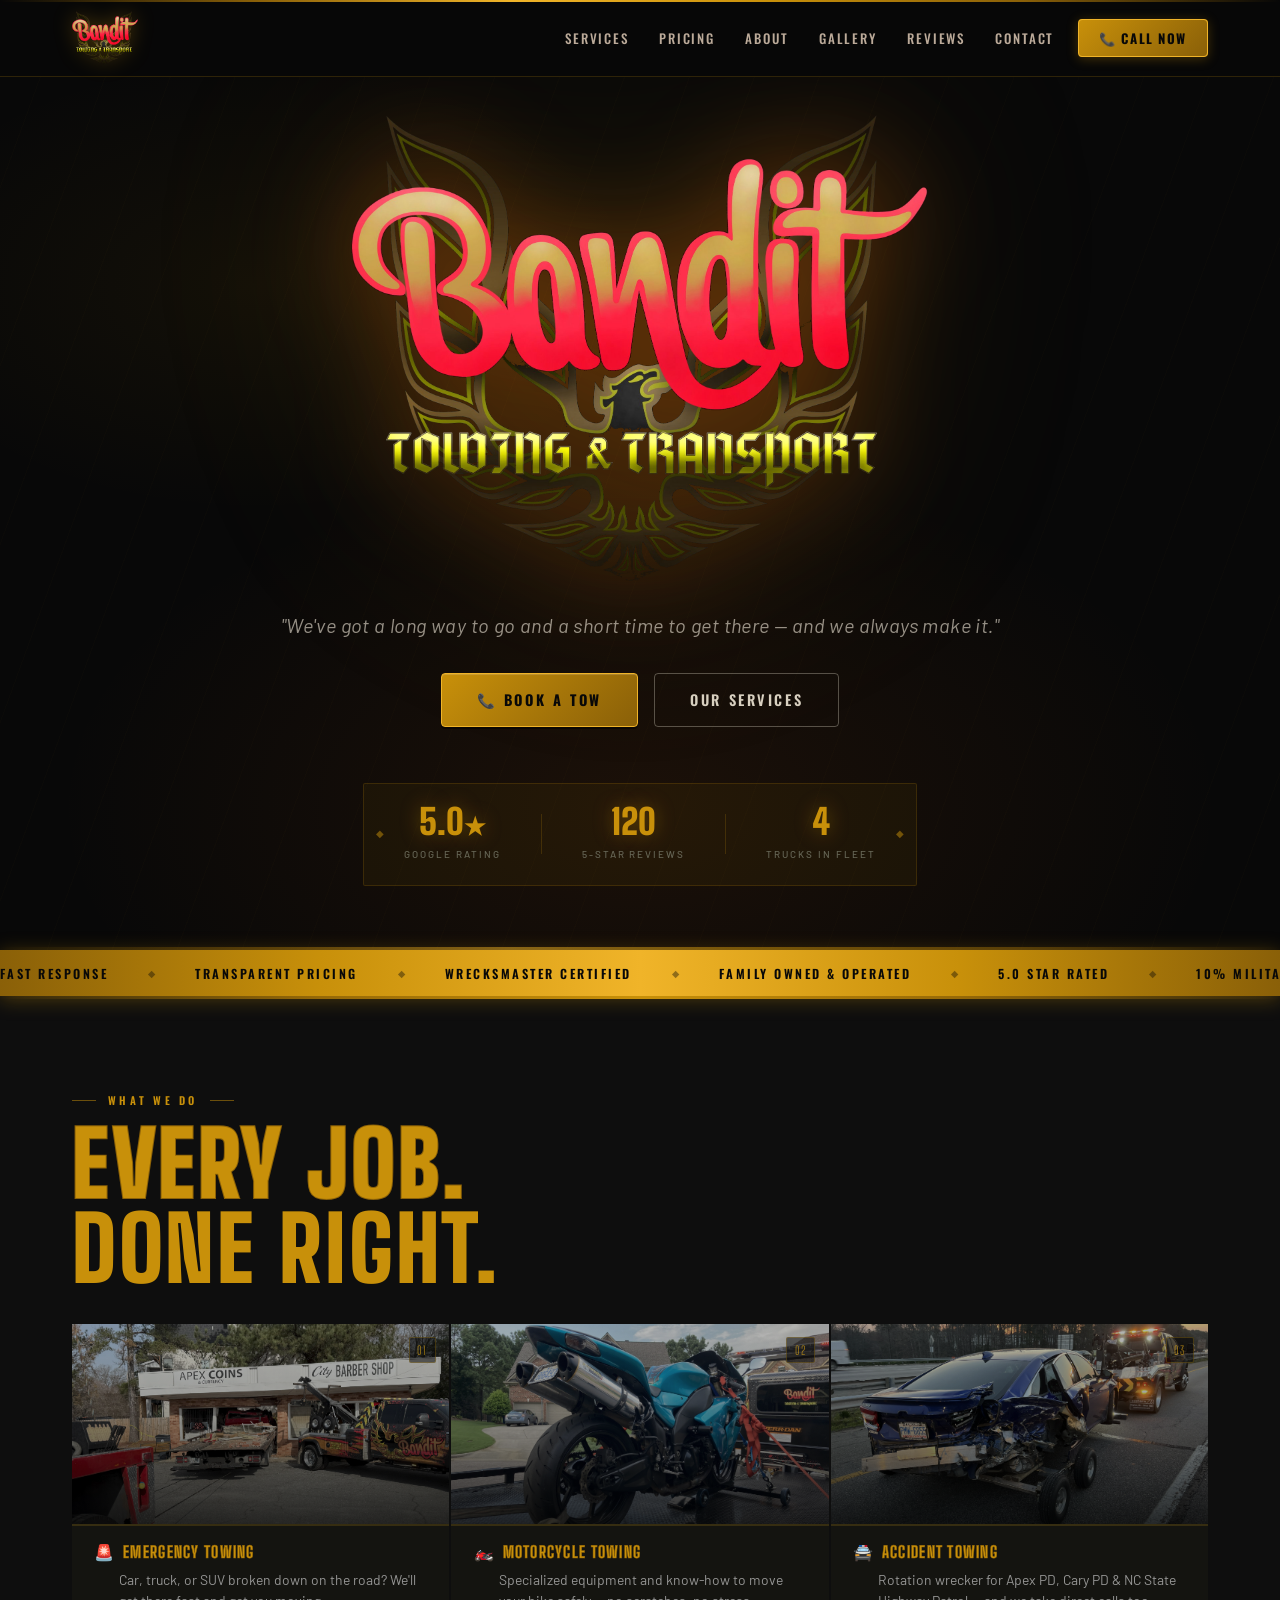
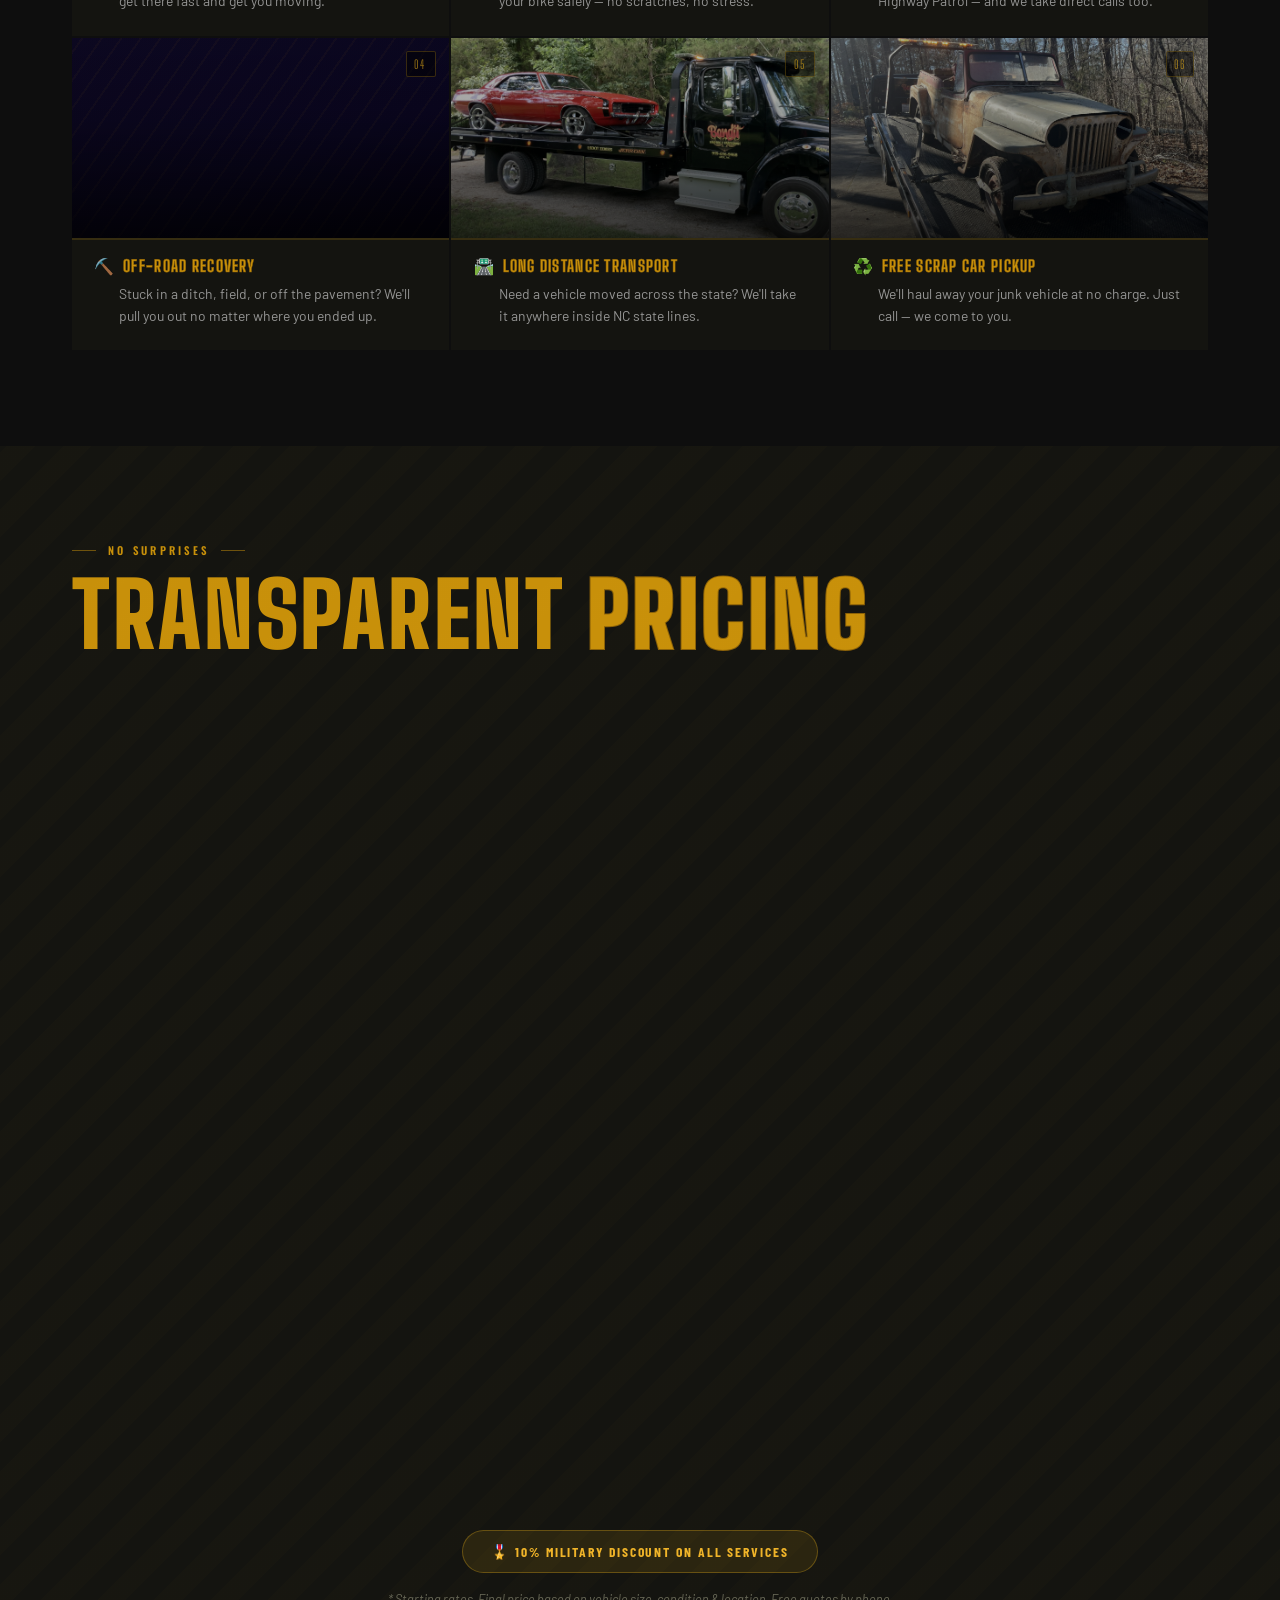
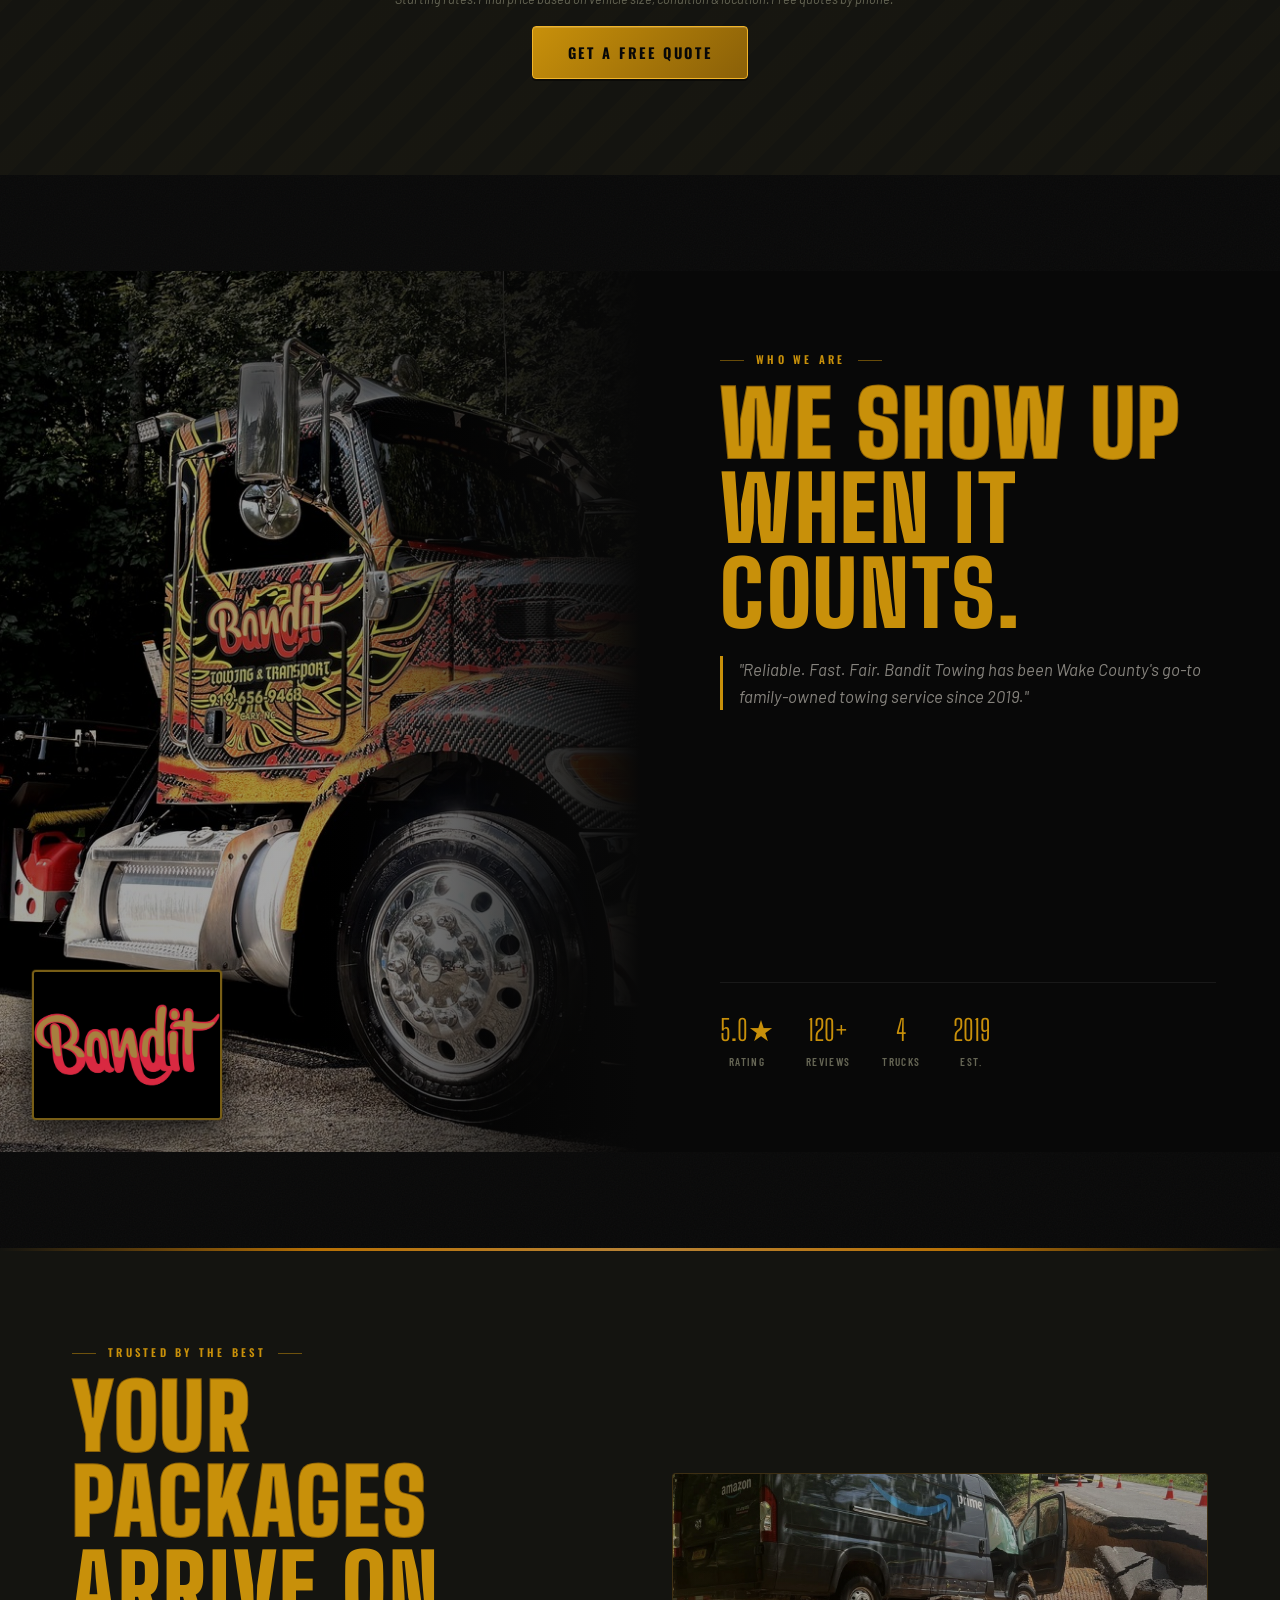
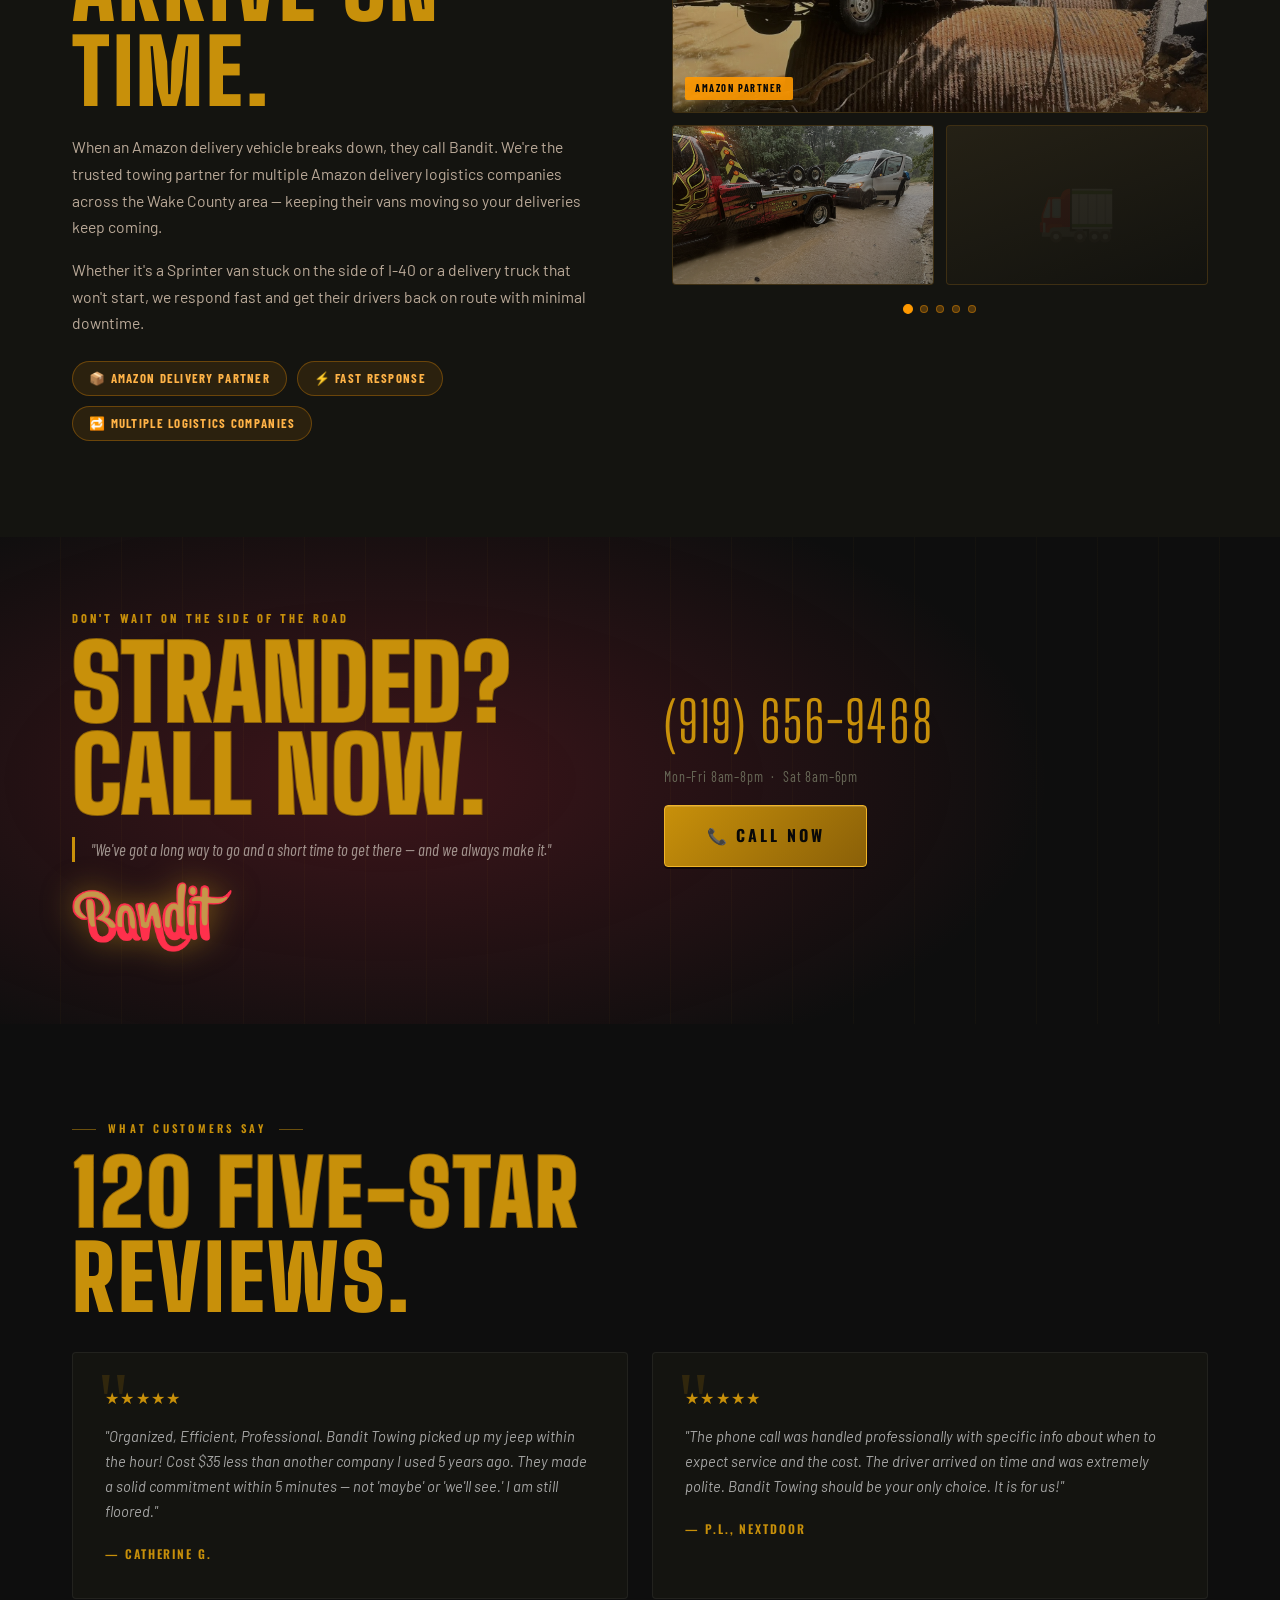
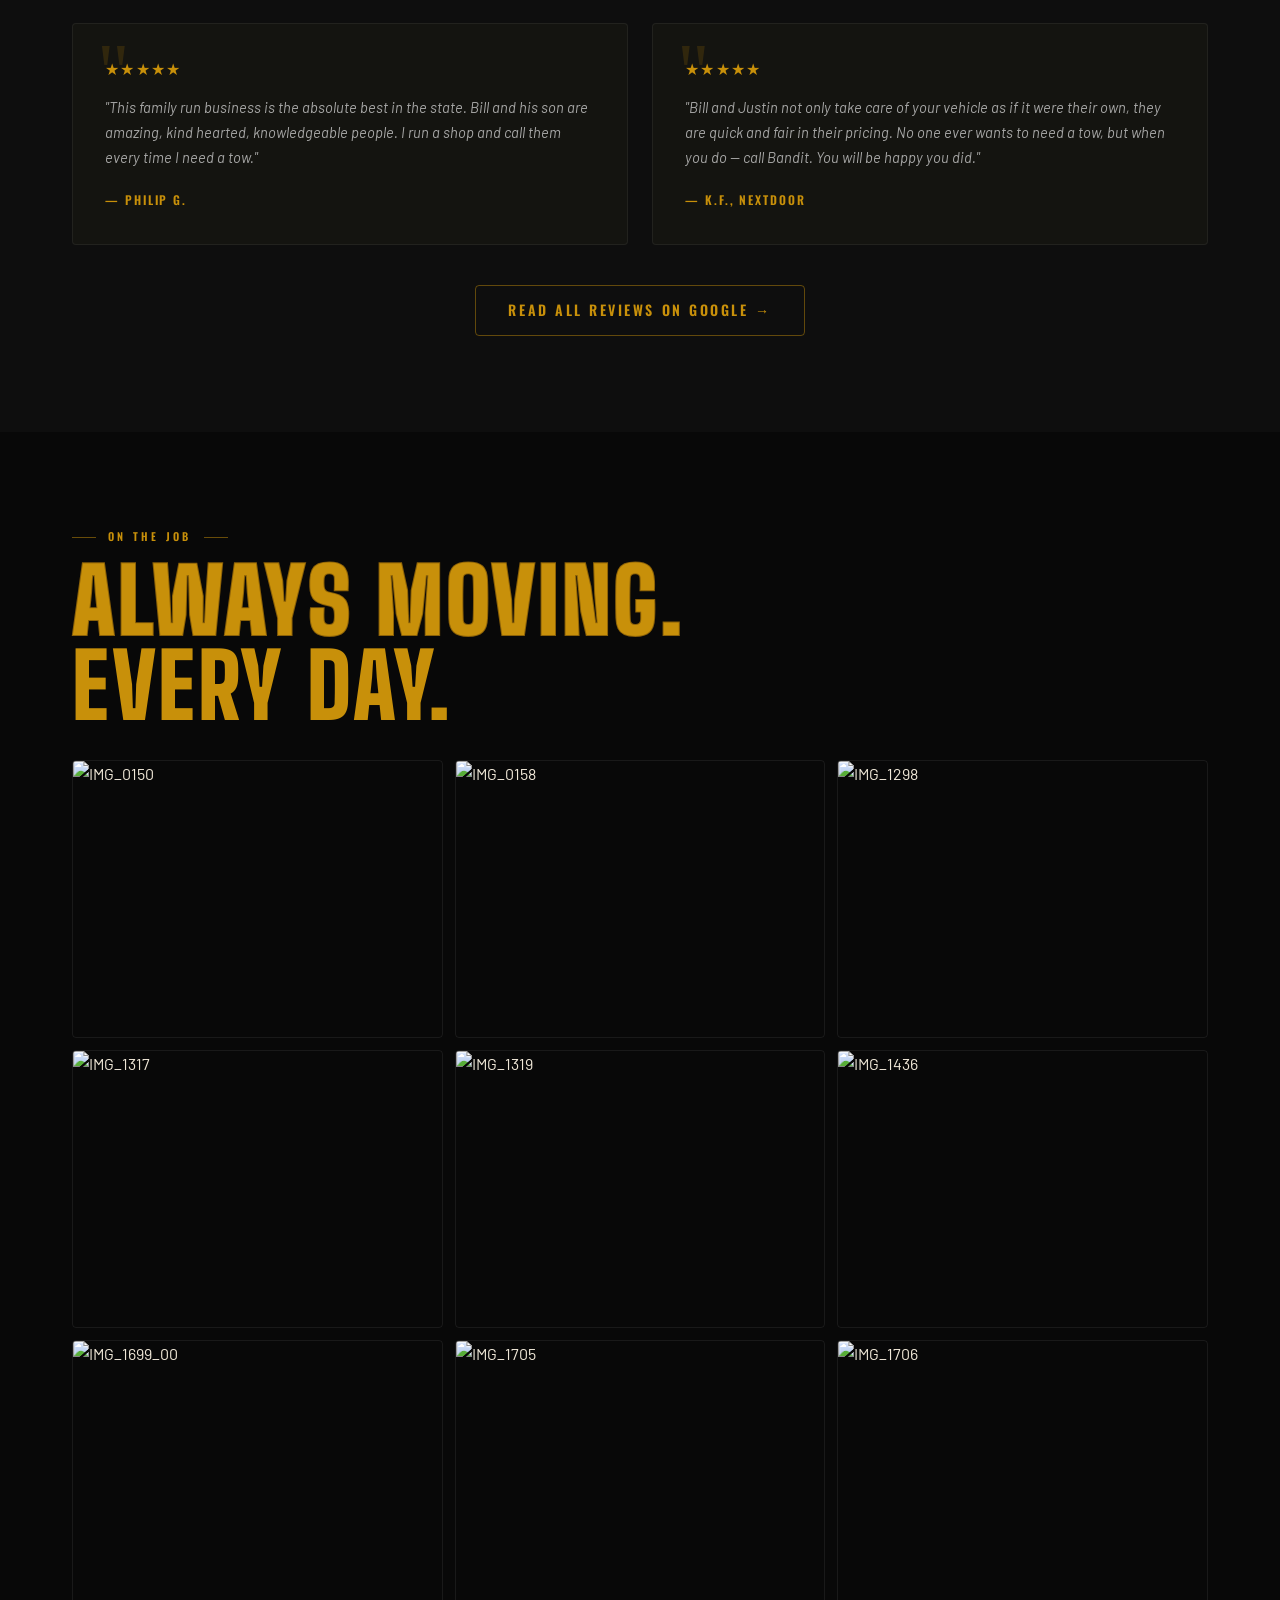
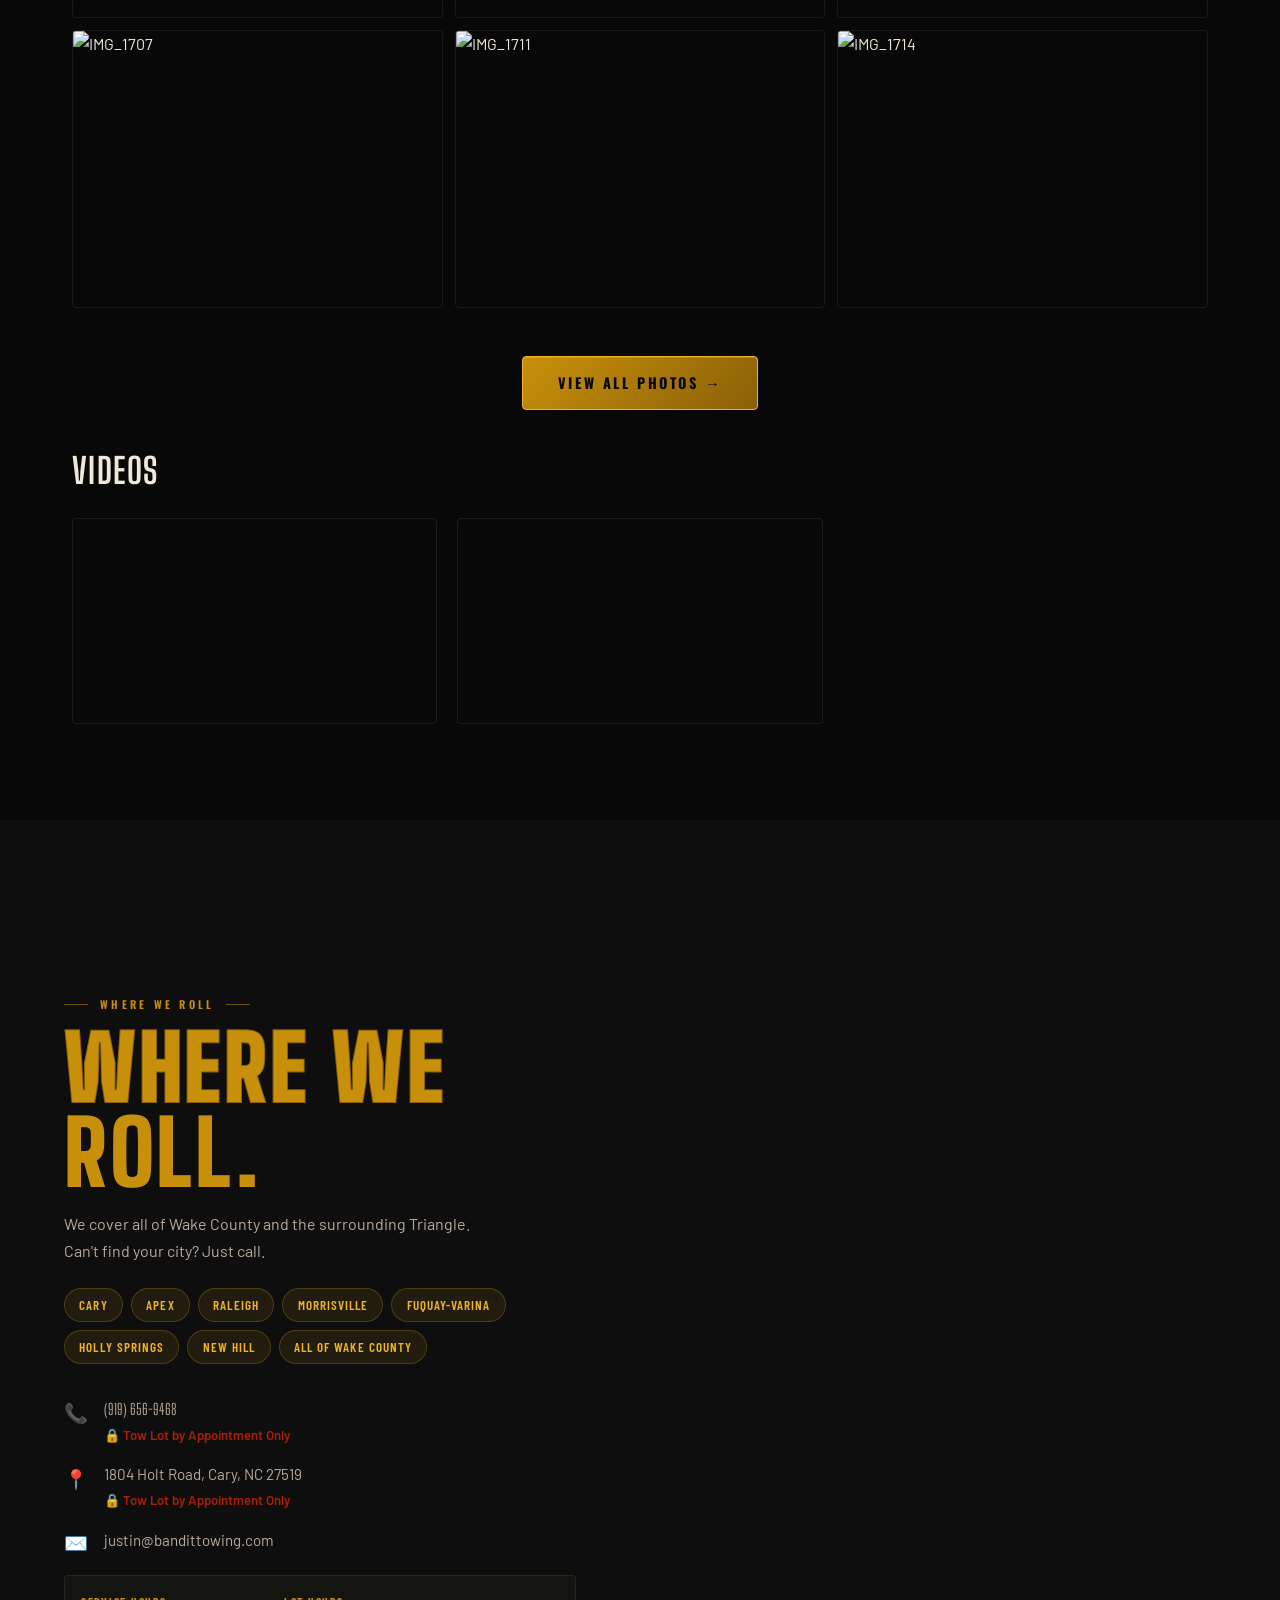
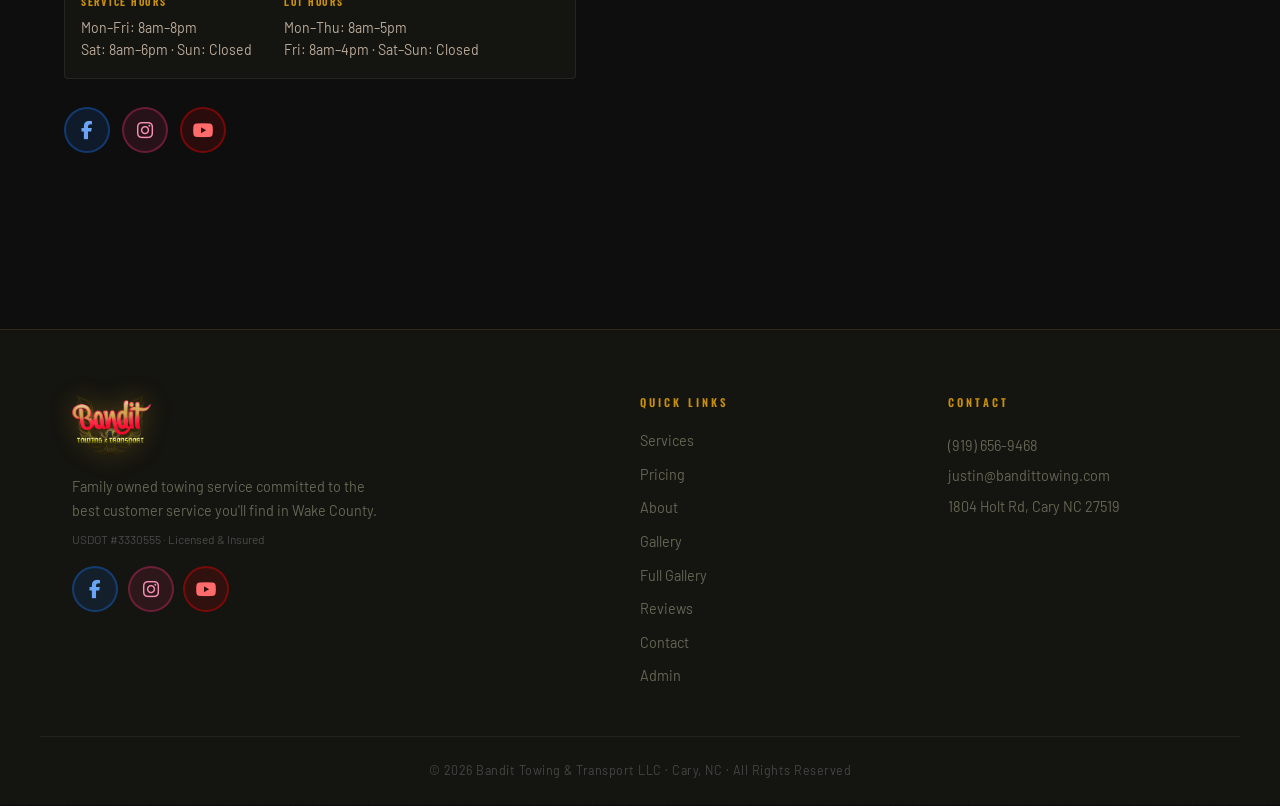
==== commit ea227e0f: "Add SEO city pages and sitemap" ====
--- a/index.html
+++ b/index.html
@@ -13,6 +13,7 @@
   <meta name="author" content="Bandit Towing & Transport LLC" />
   <meta name="robots" content="index, follow, max-image-preview:large, max-snippet:-1, max-video-preview:-1" />
   <link rel="canonical" href="https://www.bandittowing.com/" />
+  <link rel="sitemap" type="application/xml" href="/sitemap.xml" />
 
   <!-- ═══════════════════════════════════════════════
        GEO / LOCAL SEO
@@ -139,6 +140,8 @@
     "sameAs": [
       "https://www.facebook.com/BanditTowing/",
       "https://www.instagram.com/bandittowing/",
+      "https://www.youtube.com/@BanditTowing",
+      "https://www.yelp.com/biz/bandit-towing-and-transport-apex-2",
       "https://www.google.com/maps/place/?q=place_id:ChIJO4SDbLjtrIkRut41lgFoUk0"
     ],
     "identifier": {
@@ -791,14 +794,19 @@
     </div>
   </footer>
 
-  <!-- Hidden SEO content — readable by search engines, not visually intrusive -->
+  <!-- Hidden SEO content — readable by search engines -->
   <div style="position:absolute;width:1px;height:1px;overflow:hidden;clip:rect(0,0,0,0);" aria-hidden="true">
-    <h2>Towing Service Cary NC</h2>
-    <p>Bandit Towing and Transport provides professional towing services in Cary, North Carolina and throughout Wake County. We offer emergency towing, roadside assistance, motorcycle towing, accident towing for Apex PD, Cary PD and NCSHP, off-road recovery, long distance transport and free scrap car pickup.</p>
-    <h3>Service Areas</h3>
-    <p>We serve Cary NC, Apex NC, Raleigh NC, Morrisville NC, Fuquay-Varina NC, Holly Springs NC, New Hill NC and all surrounding Wake County communities. Tow truck near me Cary NC. Best towing company Cary NC. Cheap towing Cary NC. Fast towing Cary NC.</p>
-    <h3>Towing Services Wake County</h3>
-    <p>Emergency towing Cary NC. Roadside assistance Apex NC. Motorcycle towing Wake County. Accident towing Cary NC. Off road recovery Raleigh NC. Vehicle transport North Carolina. Scrap car removal Cary NC. Jump start service Cary NC. Car lockout Cary NC. Flat tire change Wake County.</p>
+    <h1>Bandit Towing and Transport — Towing Company Cary NC</h1>
+    <h2>Best Towing Company Cary NC — 5.0 Stars, 120+ Reviews</h2>
+    <p>Bandit Towing and Transport is a family-owned towing company in Cary, North Carolina serving all of Wake County. Founded in 2019 by Bill and Justin Farley, we are WreckMaster certified and serve as the rotation wrecker for Apex Police Department, Cary Police Department, and NC State Highway Patrol.</p>
+    <h2>Towing Services Cary NC</h2>
+    <p>We offer emergency towing, motorcycle towing, accident towing, off-road recovery, long distance transport throughout North Carolina, roadside assistance including jump starts, car lockouts, tire changes and fuel delivery, vehicle storage, and free scrap car pickup in Cary NC and Wake County.</p>
+    <h2>Service Areas — Tow Truck Near Me</h2>
+    <p>Towing Cary NC. Towing Apex NC. Towing Raleigh NC. Towing Morrisville NC. Towing Fuquay-Varina NC. Towing Holly Springs NC. Tow truck near me Wake County NC. Emergency towing Wake County. Roadside assistance Cary NC. Roadside assistance Apex NC. Flatbed towing Cary NC. Wrecker service Cary NC.</p>
+    <h2>Tow Truck Cary NC — Call (919) 656-9468</h2>
+    <p>Best towing company Cary NC. Cheap towing Cary NC. Fast towing Cary NC. Affordable towing Wake County. Local towing company Cary NC. 5 star towing Cary NC. Reliable tow truck Apex NC. Motorcycle tow truck Cary NC. Accident towing Cary police rotation. Amazon delivery van towing Wake County NC.</p>
+    <h2>Pricing</h2>
+    <p>Standard vehicle towing starts at $90. Motorcycle towing $150. Roadside assistance jump start $65. Car lockout $125. Tire change $85. Off-road recovery starting at $250. Vehicle storage $80 per day outside, $150 per day inside. 10 percent military discount on all services.</p>
   </div>
 
   <script src="js/main.js"></script>
--- a/css/style.css
+++ b/css/style.css
@@ -1625,3 +1625,134 @@
   .gallery-grid{grid-template-columns:1fr;}
   .cd-hours{flex-direction:column;gap:1rem;}
 }
+
+
+/* ── CITY PAGE STYLES ── */
+.city-hero {
+  min-height: 60vh;
+  display: flex;
+  align-items: center;
+  padding: 8rem 2rem 5rem;
+  background:
+    radial-gradient(ellipse 70% 55% at 50% 85%, rgba(200,90,10,0.1) 0%, transparent 65%),
+    var(--black);
+  position: relative;
+}
+.city-hero::after {
+  content: '';
+  position: absolute;
+  bottom: 0; left: 0; right: 0;
+  height: 3px;
+  background: linear-gradient(90deg, transparent, var(--gold-dark), var(--gold-bright), var(--gold), transparent);
+  opacity: 0.5;
+}
+.city-hero-inner { max-width: 800px; margin: 0 auto; text-align: center; }
+.city-sub {
+  font-size: 1.05rem;
+  color: var(--light);
+  margin: 1rem 0 2rem;
+  line-height: 1.65;
+}
+.city-badges {
+  display: flex;
+  flex-wrap: wrap;
+  justify-content: center;
+  gap: 0.6rem;
+  margin-top: 2rem;
+}
+.city-badges span {
+  background: rgba(200,144,10,0.1);
+  border: 1px solid rgba(200,144,10,0.25);
+  color: var(--gold-bright);
+  font-family: var(--font-ui);
+  font-size: 0.78rem;
+  letter-spacing: 0.08em;
+  padding: 0.35rem 0.9rem;
+  border-radius: 2rem;
+}
+.city-content { background: var(--dark1); }
+.city-grid {
+  display: grid;
+  grid-template-columns: 1.4fr 1fr;
+  gap: 4rem;
+  align-items: start;
+}
+.city-text p { color: var(--light); font-size: 0.98rem; line-height: 1.75; }
+.city-services { margin-top: 2rem; }
+.city-services h3 {
+  font-family: var(--font-display);
+  font-size: 1.4rem;
+  color: var(--gold);
+  margin-bottom: 1rem;
+}
+.city-services ul { list-style: none; display: flex; flex-direction: column; gap: 0.65rem; }
+.city-services li { font-size: 0.95rem; color: var(--light); }
+
+.city-info-card {
+  background: var(--dark2);
+  border: 1px solid rgba(200,144,10,0.2);
+  border-radius: var(--r);
+  padding: 1.5rem;
+  margin-bottom: 1.5rem;
+}
+.city-info-card h3 {
+  font-family: var(--font-ui);
+  font-size: 0.72rem;
+  font-weight: 600;
+  letter-spacing: 0.2em;
+  text-transform: uppercase;
+  color: var(--gold);
+  margin-bottom: 1rem;
+  padding-bottom: 0.75rem;
+  border-bottom: 1px solid rgba(200,144,10,0.15);
+}
+.cic-row {
+  display: flex;
+  justify-content: space-between;
+  gap: 1rem;
+  font-size: 0.88rem;
+  padding: 0.5rem 0;
+  border-bottom: 1px solid rgba(255,255,255,0.05);
+  color: var(--light);
+}
+.cic-row:last-child { border-bottom: none; }
+.cic-row span:first-child { color: var(--gray); }
+.cic-row a { color: var(--gold); }
+
+.city-also h4 {
+  font-family: var(--font-ui);
+  font-size: 0.72rem;
+  font-weight: 600;
+  letter-spacing: 0.2em;
+  text-transform: uppercase;
+  color: var(--gold);
+  margin-bottom: 0.75rem;
+}
+.city-links { display: flex; flex-wrap: wrap; gap: 0.5rem; }
+.city-links a {
+  background: rgba(200,144,10,0.08);
+  border: 1px solid rgba(200,144,10,0.2);
+  color: var(--light);
+  font-family: var(--font-ui);
+  font-size: 0.78rem;
+  letter-spacing: 0.08em;
+  padding: 0.3rem 0.75rem;
+  border-radius: 2rem;
+  transition: all 0.2s;
+}
+.city-links a:hover { background: var(--gold); color: var(--black); }
+
+.city-reviews {
+  background: var(--dark2);
+  padding: 3rem 0;
+  text-align: center;
+  border-top: 1px solid rgba(200,144,10,0.15);
+  border-bottom: 1px solid rgba(200,144,10,0.15);
+}
+.city-reviews .container { display: flex; flex-direction: column; align-items: center; gap: 1rem; }
+.cr-stat { font-family: var(--font-display); font-size: 1.4rem; color: var(--gold); }
+.cr-stat strong { color: var(--gold-bright); }
+.cr-quote { font-style: italic; color: var(--light); max-width: 600px; font-size: 0.95rem; line-height: 1.7; }
+
+@media(max-width:1024px) { .city-grid { grid-template-columns: 1fr; } }
+@media(max-width:768px) { .city-hero { padding: 7rem 1.5rem 4rem; } }
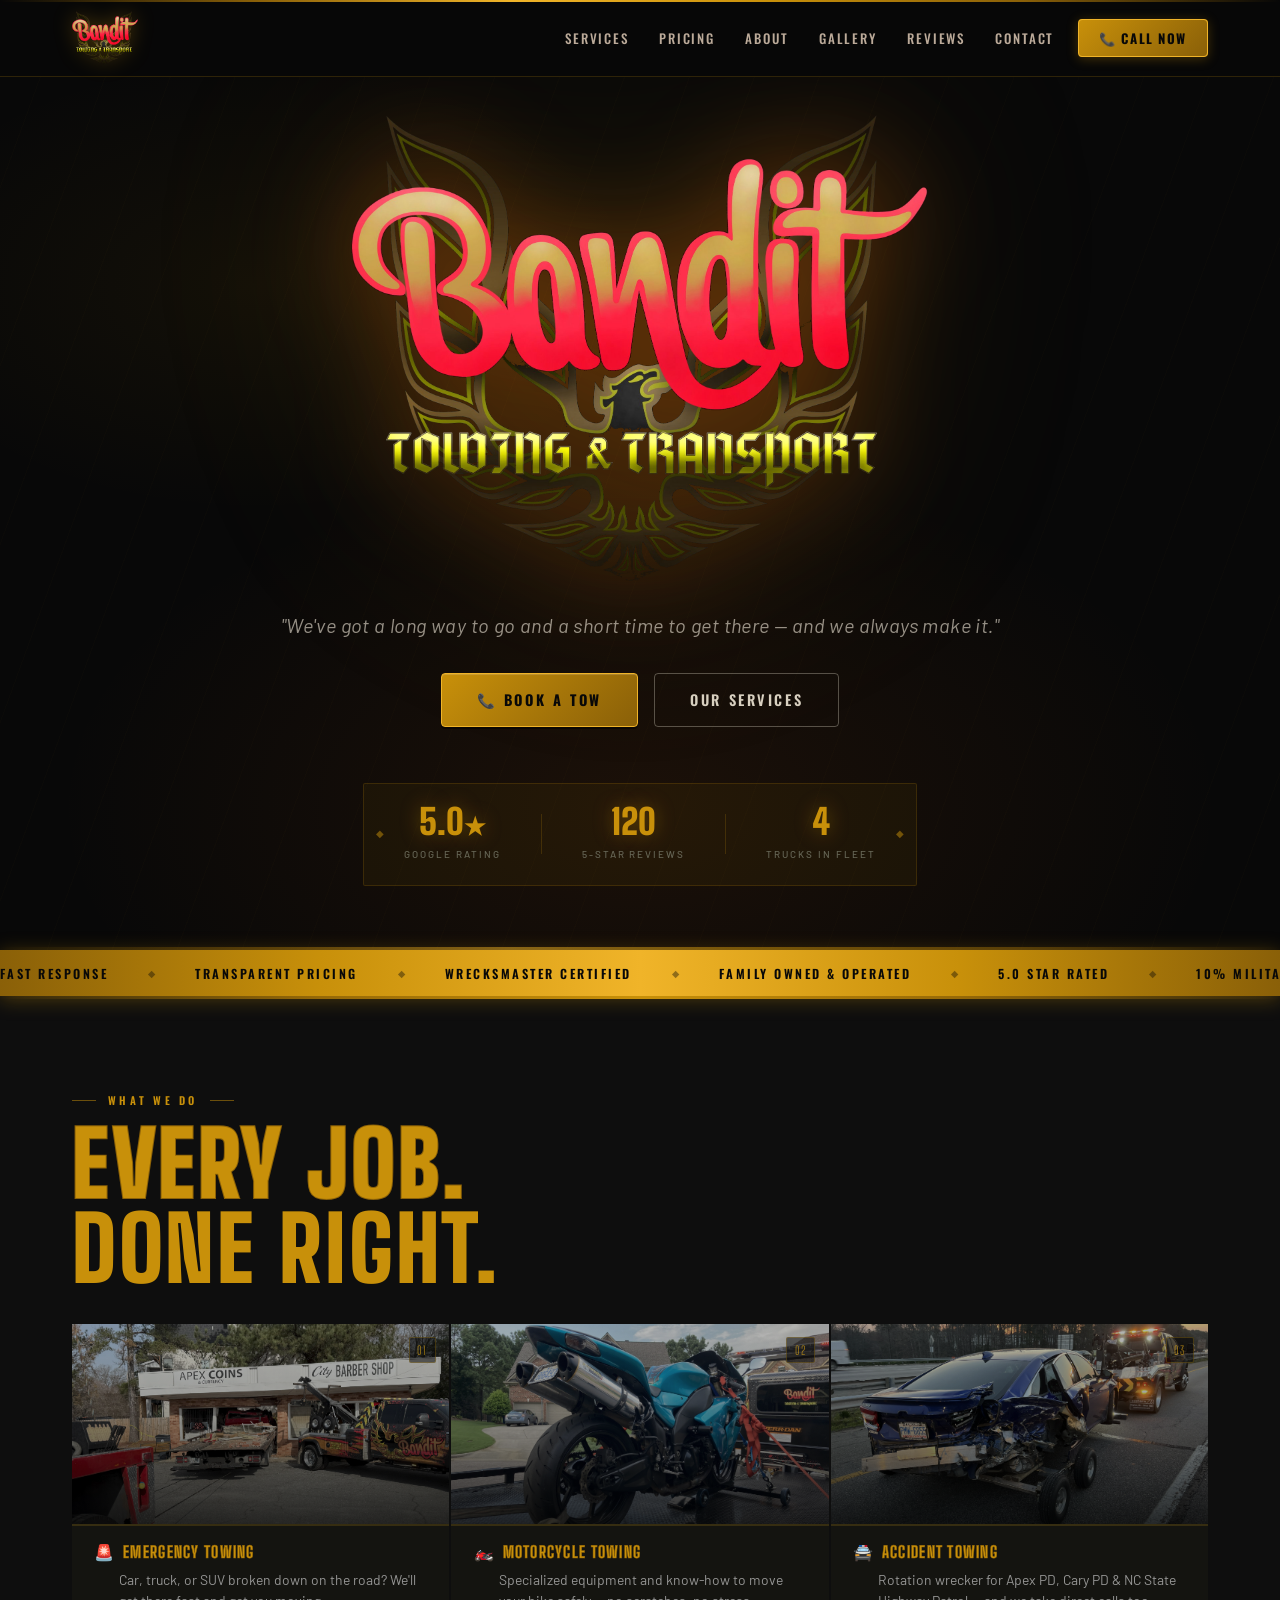
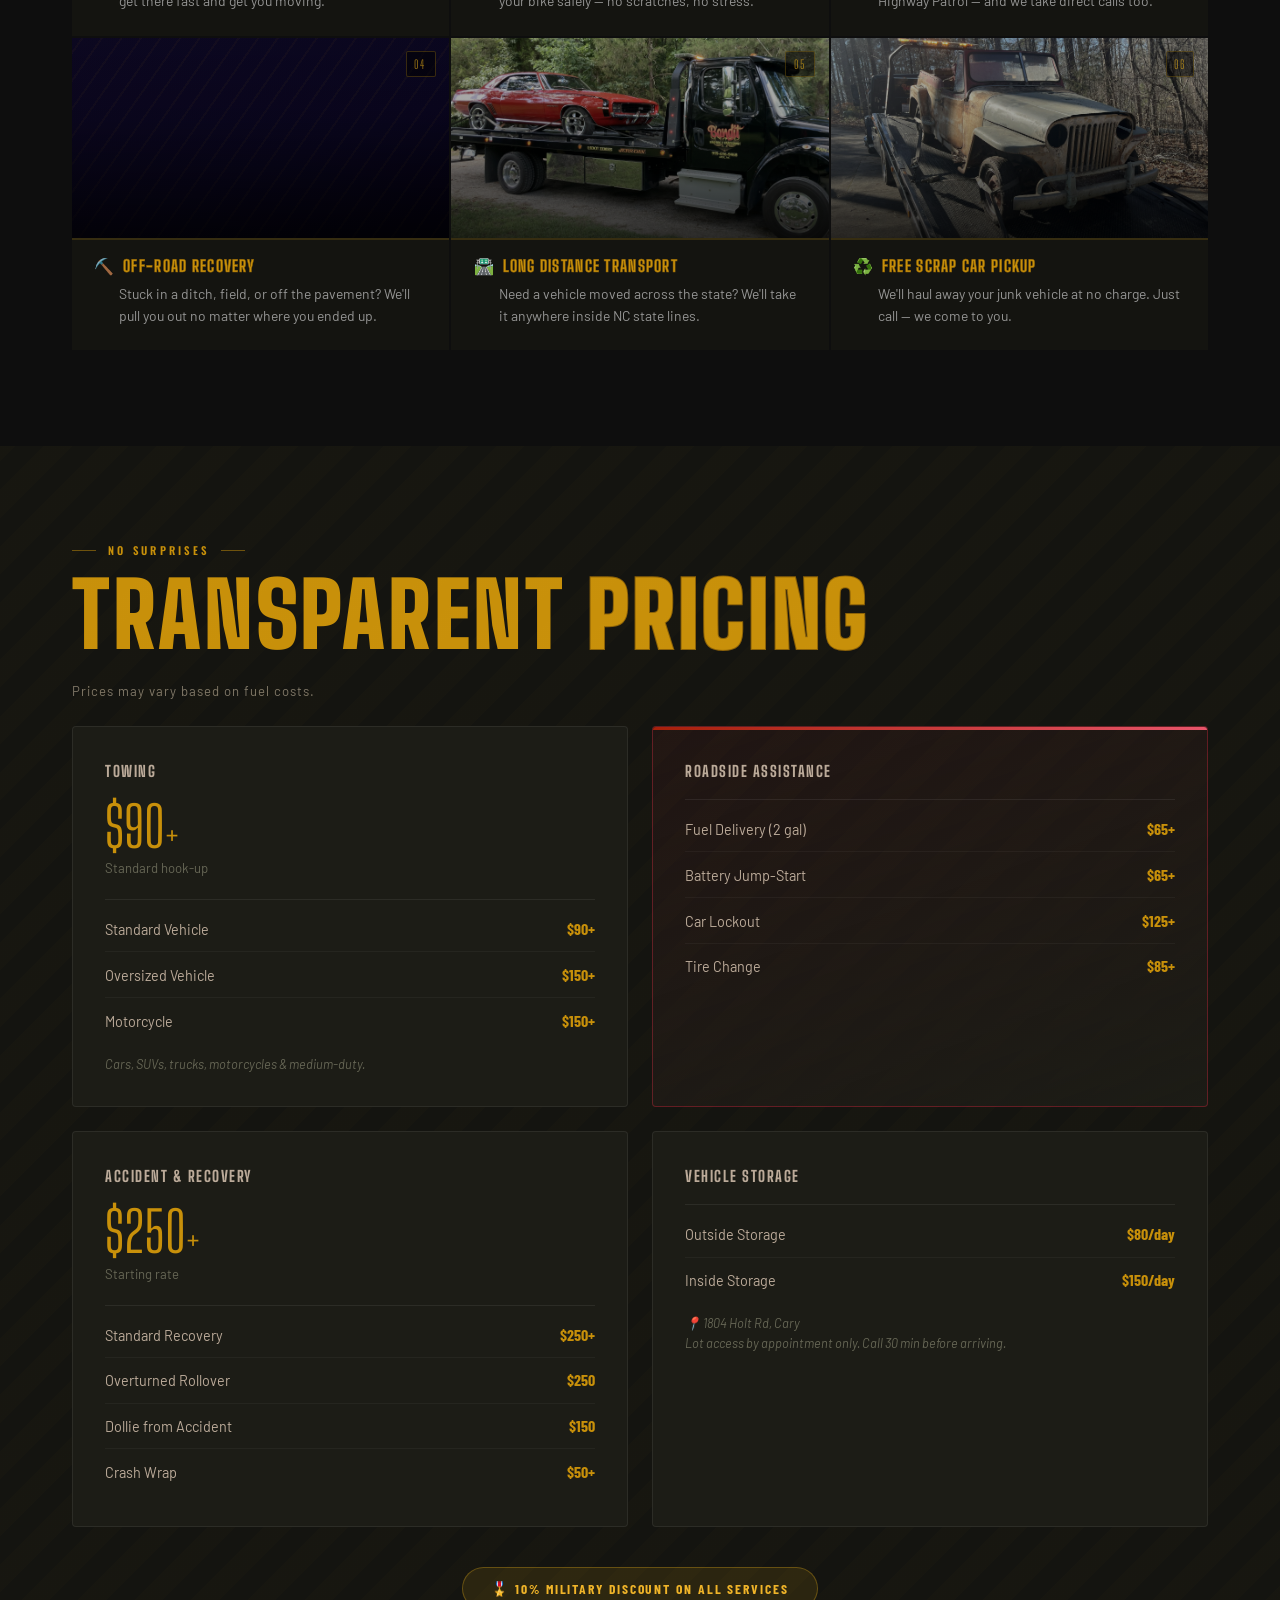
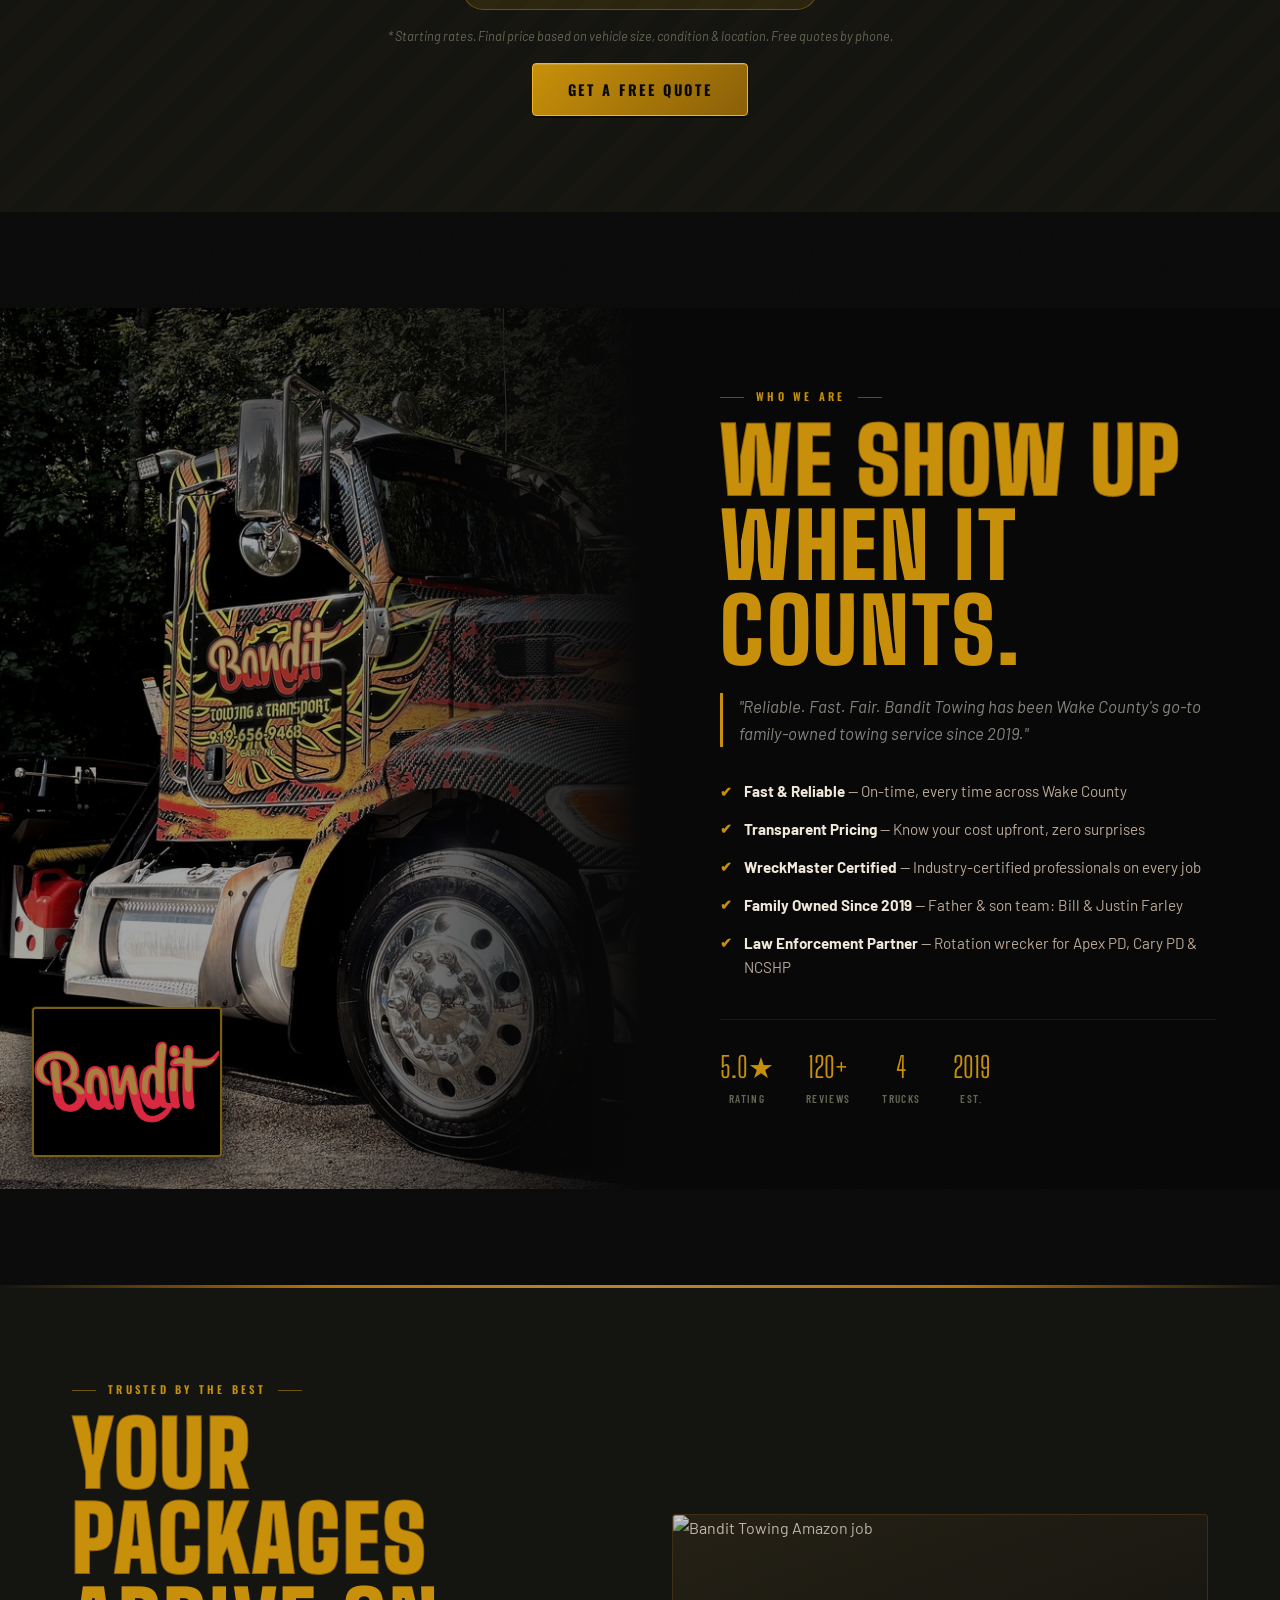
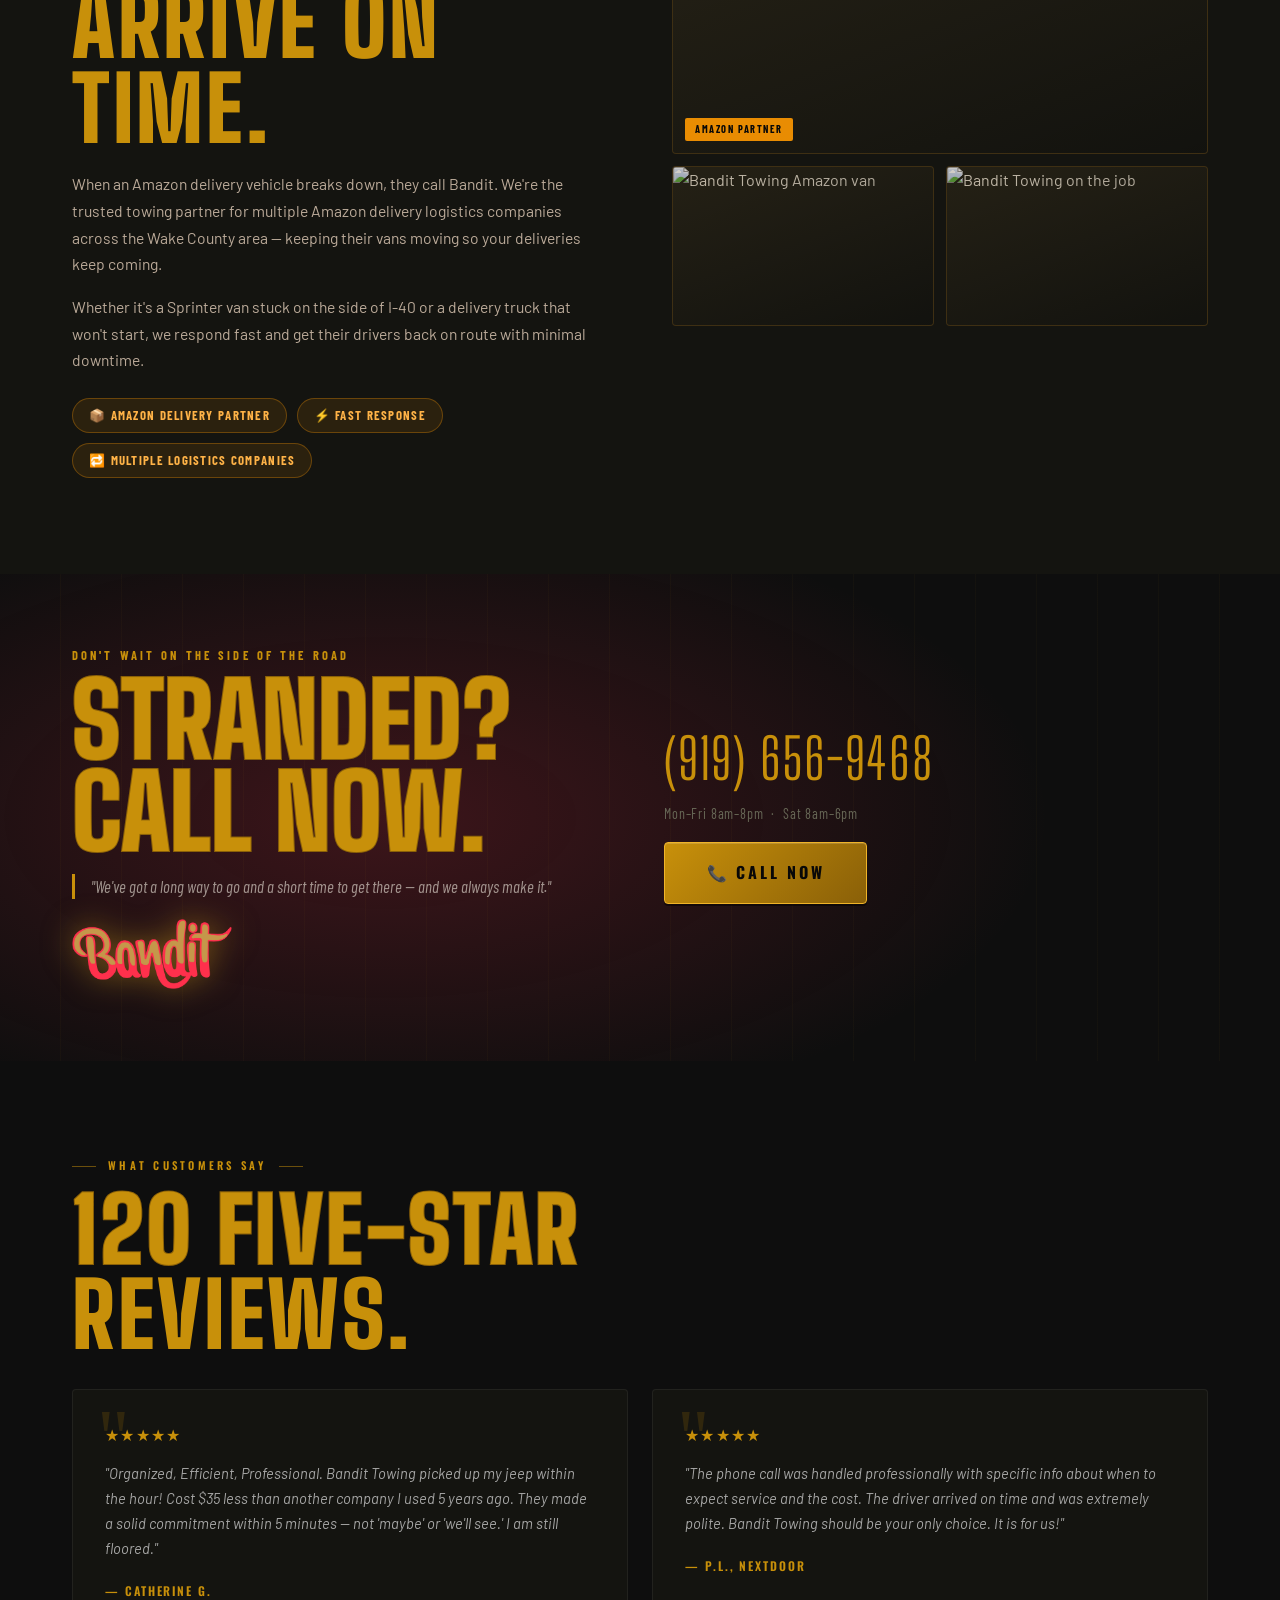
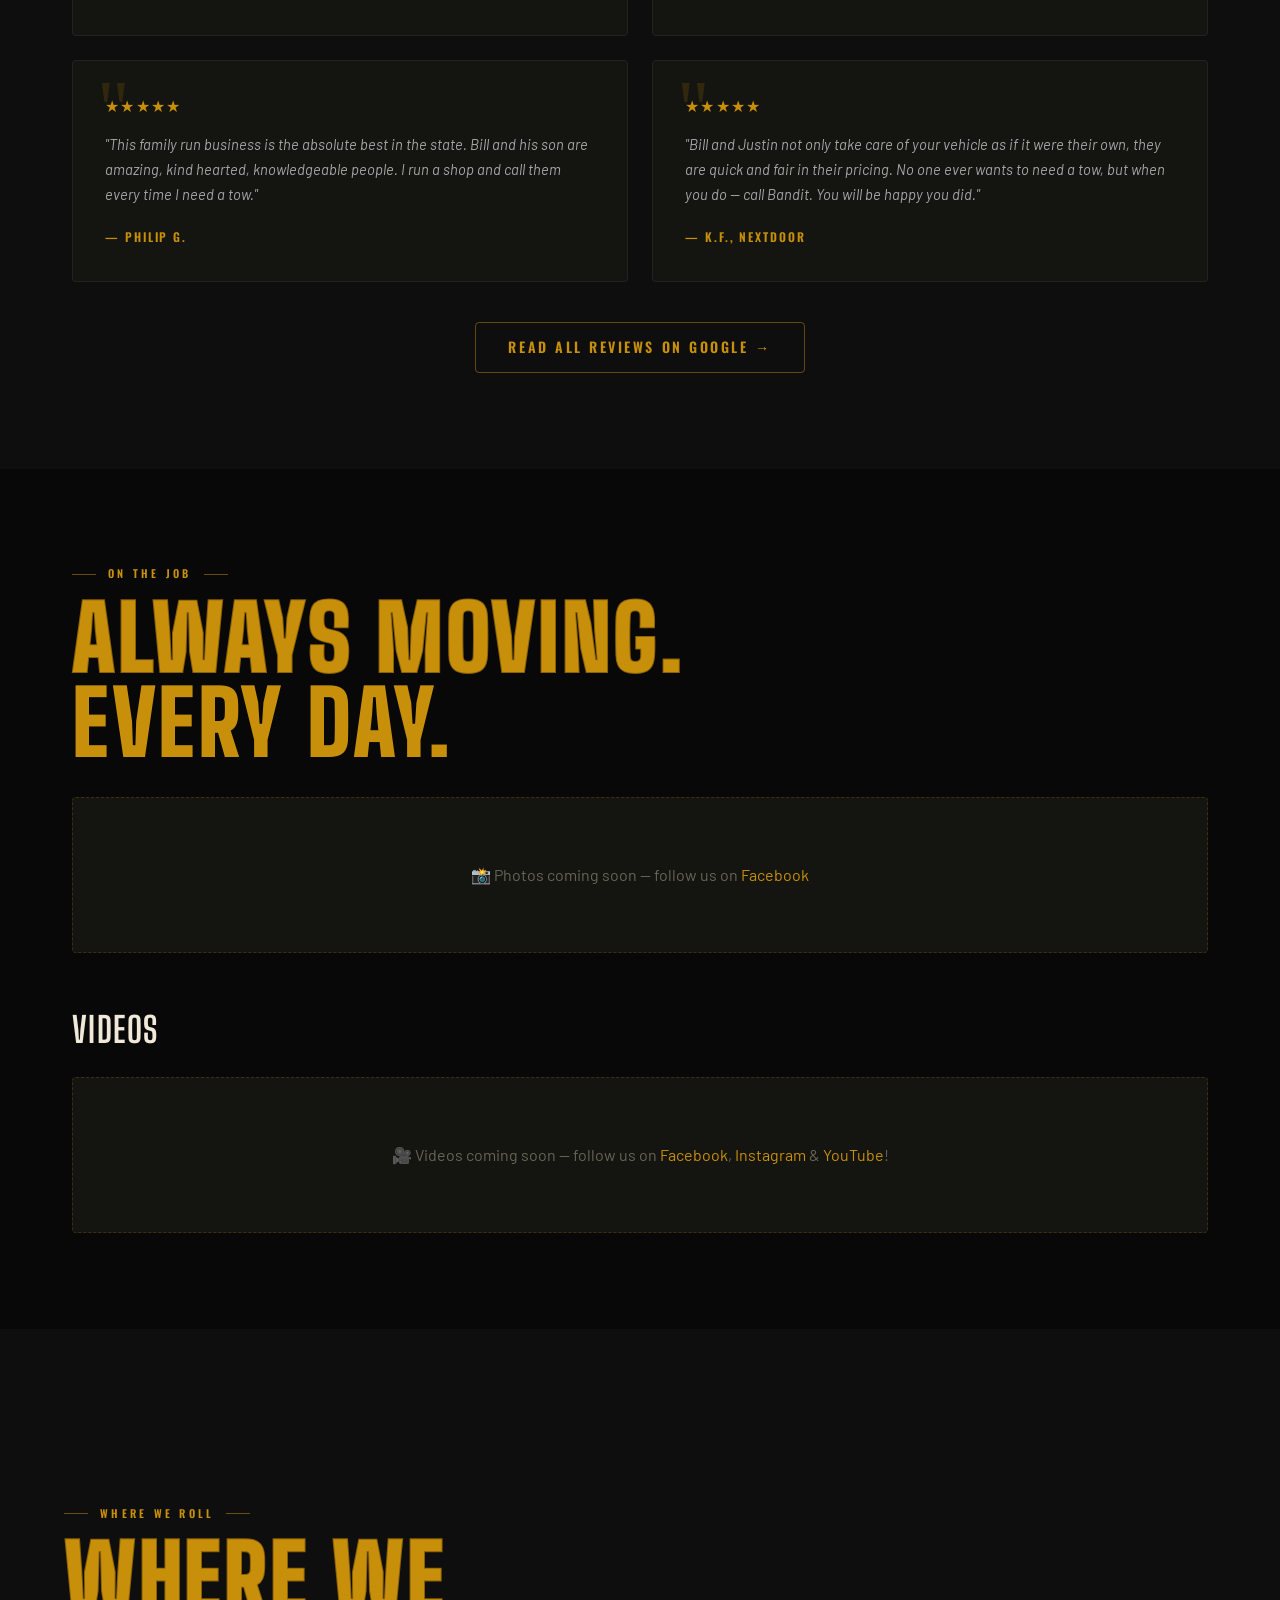
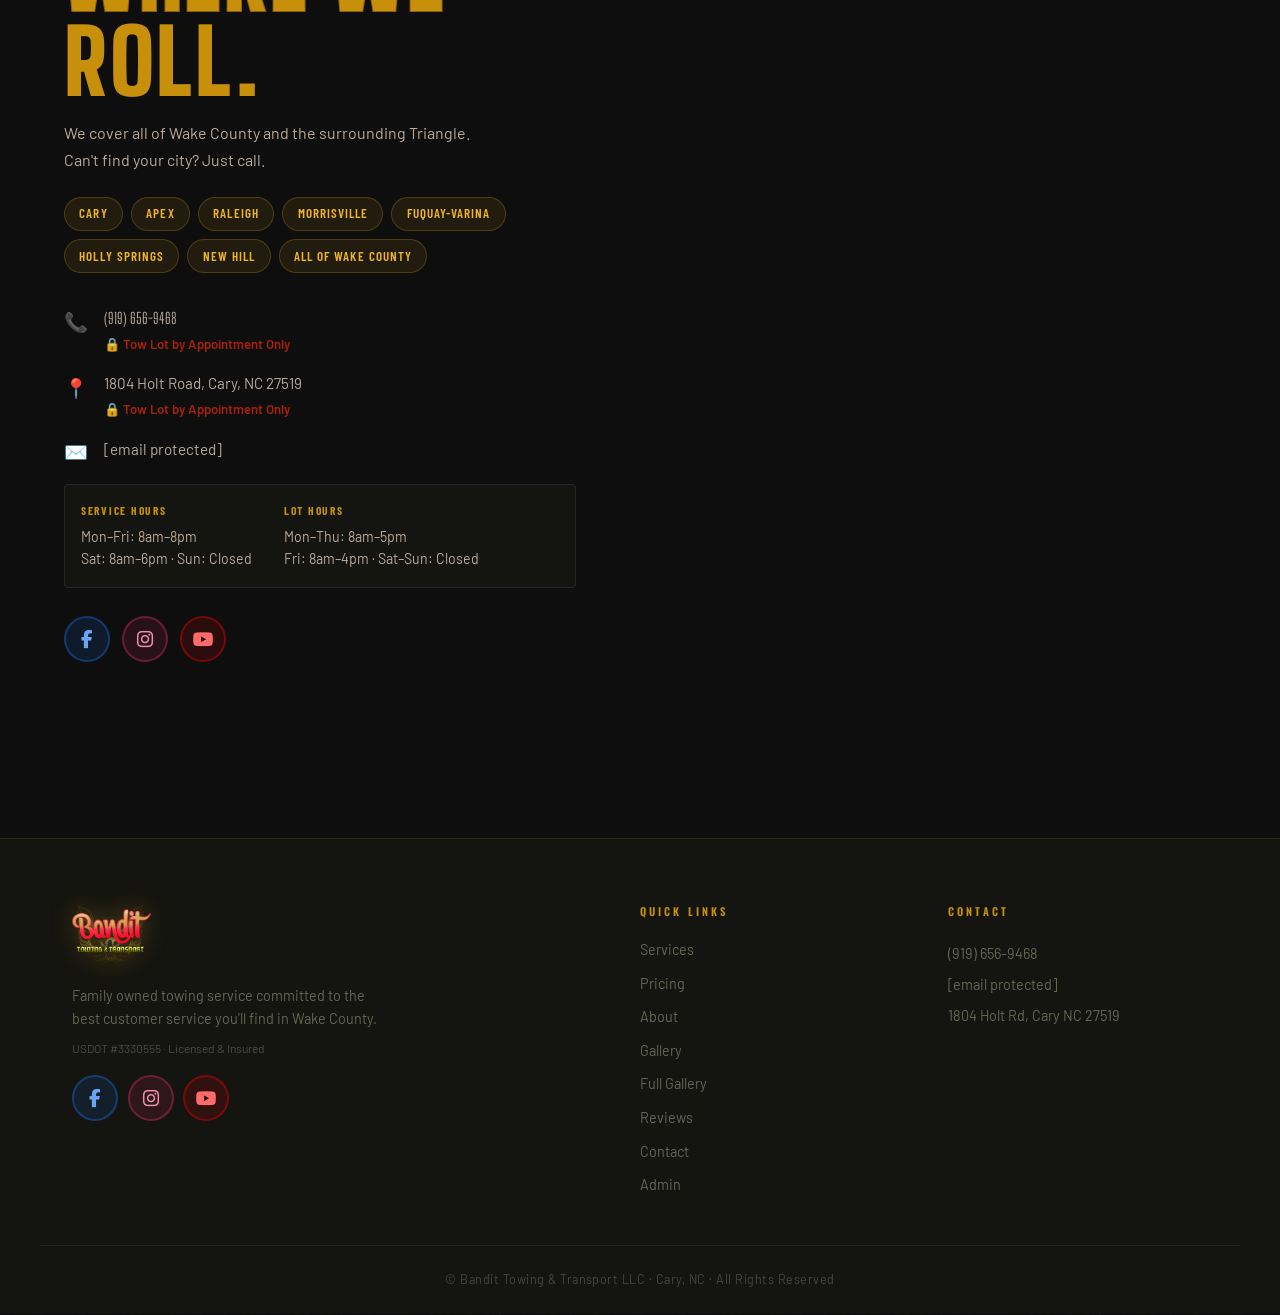
==== commit ad0c105d: "remove most requested badge, add fuel cost disclaimer" ====
--- a/index.html
+++ b/index.html
@@ -444,6 +444,7 @@
     <div class="container">
       <div class="eyebrow">NO SURPRISES</div>
       <h2 class="headline-xl"><span class="gold">TRANSPARENT</span> PRICING</h2>
+      <p class="pricing-disclaimer" style="font-family:'Barlow',sans-serif;font-size:0.82rem;color:#807868;letter-spacing:1px;margin-top:-8px;margin-bottom:24px;">Prices may vary based on fuel costs.</p>
       <div class="pricing-grid">
 
         <div class="price-card">
@@ -459,7 +460,7 @@
         </div>
 
         <div class="price-card price-featured">
-          <div class="pfeat-tag">MOST REQUESTED</div>
+
           <h3>ROADSIDE ASSISTANCE</h3>
           <ul>
             <li><span>Fuel Delivery (2 gal)</span><strong>$65+</strong></li>
@@ -720,7 +721,7 @@
         </div>
         <div class="cd-row">
           <span class="cd-icon">✉️</span>
-          <div><a href="mailto:justin@bandittowing.com">justin@bandittowing.com</a></div>
+          <div><a href="/cdn-cgi/l/email-protection#9ff5eaecebf6f1dffdfef1fbf6ebebf0e8f6f1f8b1fcf0f2"><span class="__cf_email__" data-cfemail="345e4147405d5a7456555a505d40405b435d5a531a575b59">[email&#160;protected]</span></a></div>
         </div>
         <div class="cd-hours">
           <div>
@@ -785,7 +786,7 @@
       <div class="footer-contact-info">
         <h5>CONTACT</h5>
         <a href="tel:9196569468">(919) 656-9468</a>
-        <a href="mailto:justin@bandittowing.com">justin@bandittowing.com</a>
+        <a href="/cdn-cgi/l/email-protection#88e2fdfbfce1e6c8eae9e6ece1fcfce7ffe1e6efa6ebe7e5"><span class="__cf_email__" data-cfemail="d5bfa0a6a1bcbb95b7b4bbb1bca1a1baa2bcbbb2fbb6bab8">[email&#160;protected]</span></a>
         <p>1804 Holt Rd, Cary NC 27519</p>
       </div>
     </div>
@@ -806,10 +807,4 @@
     <h2>Tow Truck Cary NC — Call (919) 656-9468</h2>
     <p>Best towing company Cary NC. Cheap towing Cary NC. Fast towing Cary NC. Affordable towing Wake County. Local towing company Cary NC. 5 star towing Cary NC. Reliable tow truck Apex NC. Motorcycle tow truck Cary NC. Accident towing Cary police rotation. Amazon delivery van towing Wake County NC.</p>
     <h2>Pricing</h2>
-    <p>Standard vehicle towing starts at $90. Motorcycle towing $150. Roadside assistance jump start $65. Car lockout $125. Tire change $85. Off-road recovery starting at $250. Vehicle storage $80 per day outside, $150 per day inside. 10 percent military discount on all services.</p>
-  </div>
-
-  <script src="js/main.js"></script>
-  <script>document.getElementById('yr').textContent=new Date().getFullYear();</script>
-</body>
-</html>
+    <p>Standard vehicle towing starts at $90. Motorcycle towing $150. Roadside assistance jump start $65. Car lockout $125. Tire change $85. Off-road
--- a/css/style.css
+++ b/css/style.css
@@ -1629,14 +1629,16 @@
 
 /* ── CITY PAGE STYLES ── */
 .city-hero {
-  min-height: 60vh;
-  display: flex;
-  align-items: center;
+  min-height: 55vh;
+  display: flex;
+  align-items: center;
+  justify-content: center;
   padding: 8rem 2rem 5rem;
   background:
     radial-gradient(ellipse 70% 55% at 50% 85%, rgba(200,90,10,0.1) 0%, transparent 65%),
     var(--black);
   position: relative;
+  text-align: center;
 }
 .city-hero::after {
   content: '';
@@ -1646,11 +1648,23 @@
   background: linear-gradient(90deg, transparent, var(--gold-dark), var(--gold-bright), var(--gold), transparent);
   opacity: 0.5;
 }
-.city-hero-inner { max-width: 800px; margin: 0 auto; text-align: center; }
+.city-hero-inner {
+  max-width: 780px;
+  margin: 0 auto;
+  width: 100%;
+}
+
+/* Override headline size specifically for city pages */
+.city-hero .headline-xl {
+  font-size: clamp(2rem, 5vw, 3.8rem) !important;
+  line-height: 1.05 !important;
+  margin-bottom: 1rem;
+}
+
 .city-sub {
-  font-size: 1.05rem;
+  font-size: 1rem;
   color: var(--light);
-  margin: 1rem 0 2rem;
+  margin: 0.75rem 0 1.75rem;
   line-height: 1.65;
 }
 .city-badges {
@@ -1658,18 +1672,20 @@
   flex-wrap: wrap;
   justify-content: center;
   gap: 0.6rem;
-  margin-top: 2rem;
+  margin-top: 1.5rem;
 }
 .city-badges span {
   background: rgba(200,144,10,0.1);
   border: 1px solid rgba(200,144,10,0.25);
   color: var(--gold-bright);
   font-family: var(--font-ui);
-  font-size: 0.78rem;
-  letter-spacing: 0.08em;
-  padding: 0.35rem 0.9rem;
+  font-size: 0.75rem;
+  font-weight: 500;
+  letter-spacing: 0.06em;
+  padding: 0.4rem 1rem;
   border-radius: 2rem;
 }
+
 .city-content { background: var(--dark1); }
 .city-grid {
   display: grid;
@@ -1678,15 +1694,25 @@
   align-items: start;
 }
 .city-text p { color: var(--light); font-size: 0.98rem; line-height: 1.75; }
+.city-text .headline-xl {
+  font-size: clamp(1.6rem, 3.5vw, 2.5rem) !important;
+  line-height: 1.1 !important;
+  margin-bottom: 1.25rem;
+}
 .city-services { margin-top: 2rem; }
 .city-services h3 {
-  font-family: var(--font-display);
-  font-size: 1.4rem;
+  font-family: var(--font-ui);
+  font-size: 0.72rem;
+  font-weight: 600;
+  letter-spacing: 0.2em;
+  text-transform: uppercase;
   color: var(--gold);
   margin-bottom: 1rem;
+  padding-bottom: 0.5rem;
+  border-bottom: 1px solid rgba(200,144,10,0.2);
 }
 .city-services ul { list-style: none; display: flex; flex-direction: column; gap: 0.65rem; }
-.city-services li { font-size: 0.95rem; color: var(--light); }
+.city-services li { font-size: 0.95rem; color: var(--light); padding: 0.35rem 0; border-bottom: 1px solid rgba(255,255,255,0.04); }
 
 .city-info-card {
   background: var(--dark2);
@@ -1716,9 +1742,10 @@
   color: var(--light);
 }
 .cic-row:last-child { border-bottom: none; }
-.cic-row span:first-child { color: var(--gray); }
+.cic-row span:first-child { color: var(--gray); flex-shrink: 0; }
 .cic-row a { color: var(--gold); }
 
+.city-also { margin-top: 0.5rem; }
 .city-also h4 {
   font-family: var(--font-ui);
   font-size: 0.72rem;
@@ -1734,8 +1761,8 @@
   border: 1px solid rgba(200,144,10,0.2);
   color: var(--light);
   font-family: var(--font-ui);
-  font-size: 0.78rem;
-  letter-spacing: 0.08em;
+  font-size: 0.75rem;
+  letter-spacing: 0.06em;
   padding: 0.3rem 0.75rem;
   border-radius: 2rem;
   transition: all 0.2s;
@@ -1750,9 +1777,16 @@
   border-bottom: 1px solid rgba(200,144,10,0.15);
 }
 .city-reviews .container { display: flex; flex-direction: column; align-items: center; gap: 1rem; }
-.cr-stat { font-family: var(--font-display); font-size: 1.4rem; color: var(--gold); }
+.cr-stat { font-family: var(--font-display); font-size: 1.3rem; color: var(--gold); }
 .cr-stat strong { color: var(--gold-bright); }
-.cr-quote { font-style: italic; color: var(--light); max-width: 600px; font-size: 0.95rem; line-height: 1.7; }
-
-@media(max-width:1024px) { .city-grid { grid-template-columns: 1fr; } }
-@media(max-width:768px) { .city-hero { padding: 7rem 1.5rem 4rem; } }
+.cr-quote { font-style: italic; color: var(--light); max-width: 600px; font-size: 0.92rem; line-height: 1.7; }
+
+@media(max-width:1024px) {
+  .city-grid { grid-template-columns: 1fr; }
+  .city-aside { display: grid; grid-template-columns: 1fr 1fr; gap: 1.5rem; }
+}
+@media(max-width:768px) {
+  .city-hero { padding: 7rem 1.5rem 4rem; }
+  .city-hero .headline-xl { font-size: clamp(1.8rem, 7vw, 2.8rem) !important; }
+  .city-aside { grid-template-columns: 1fr; }
+}
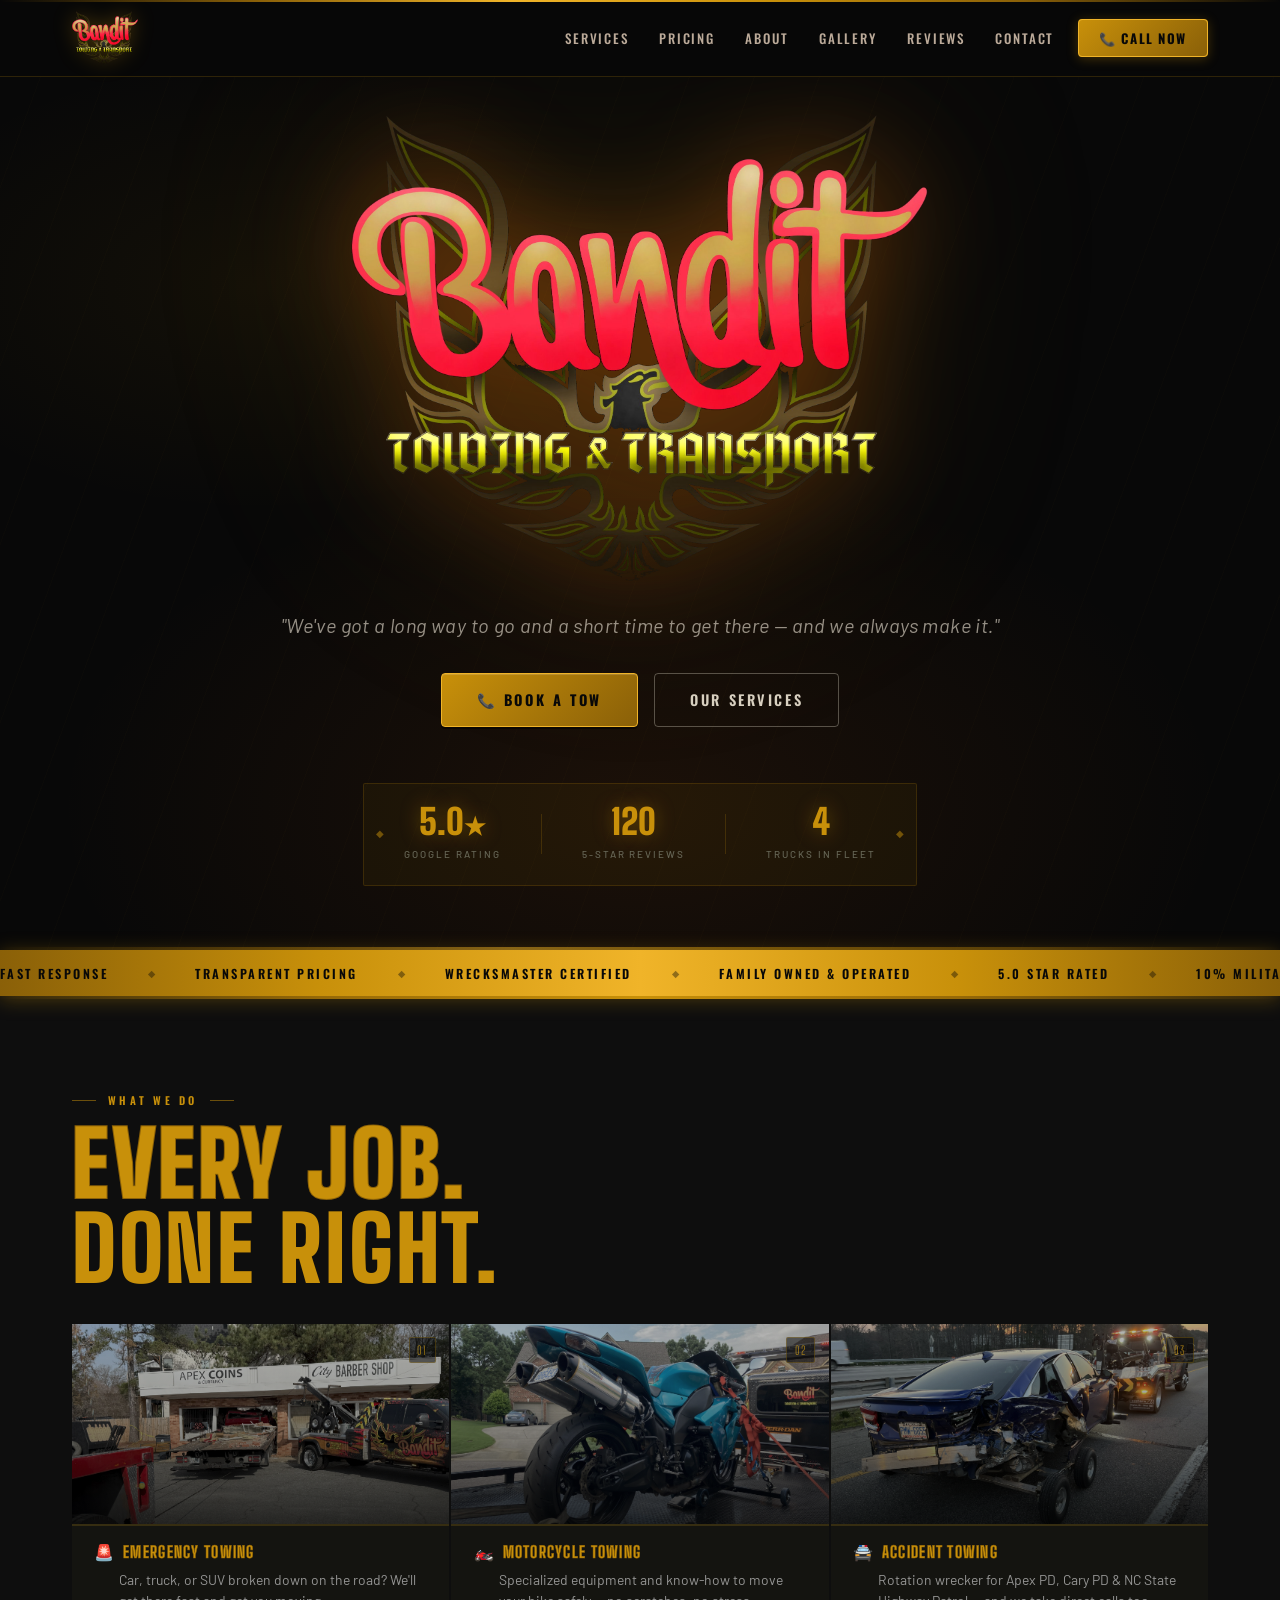
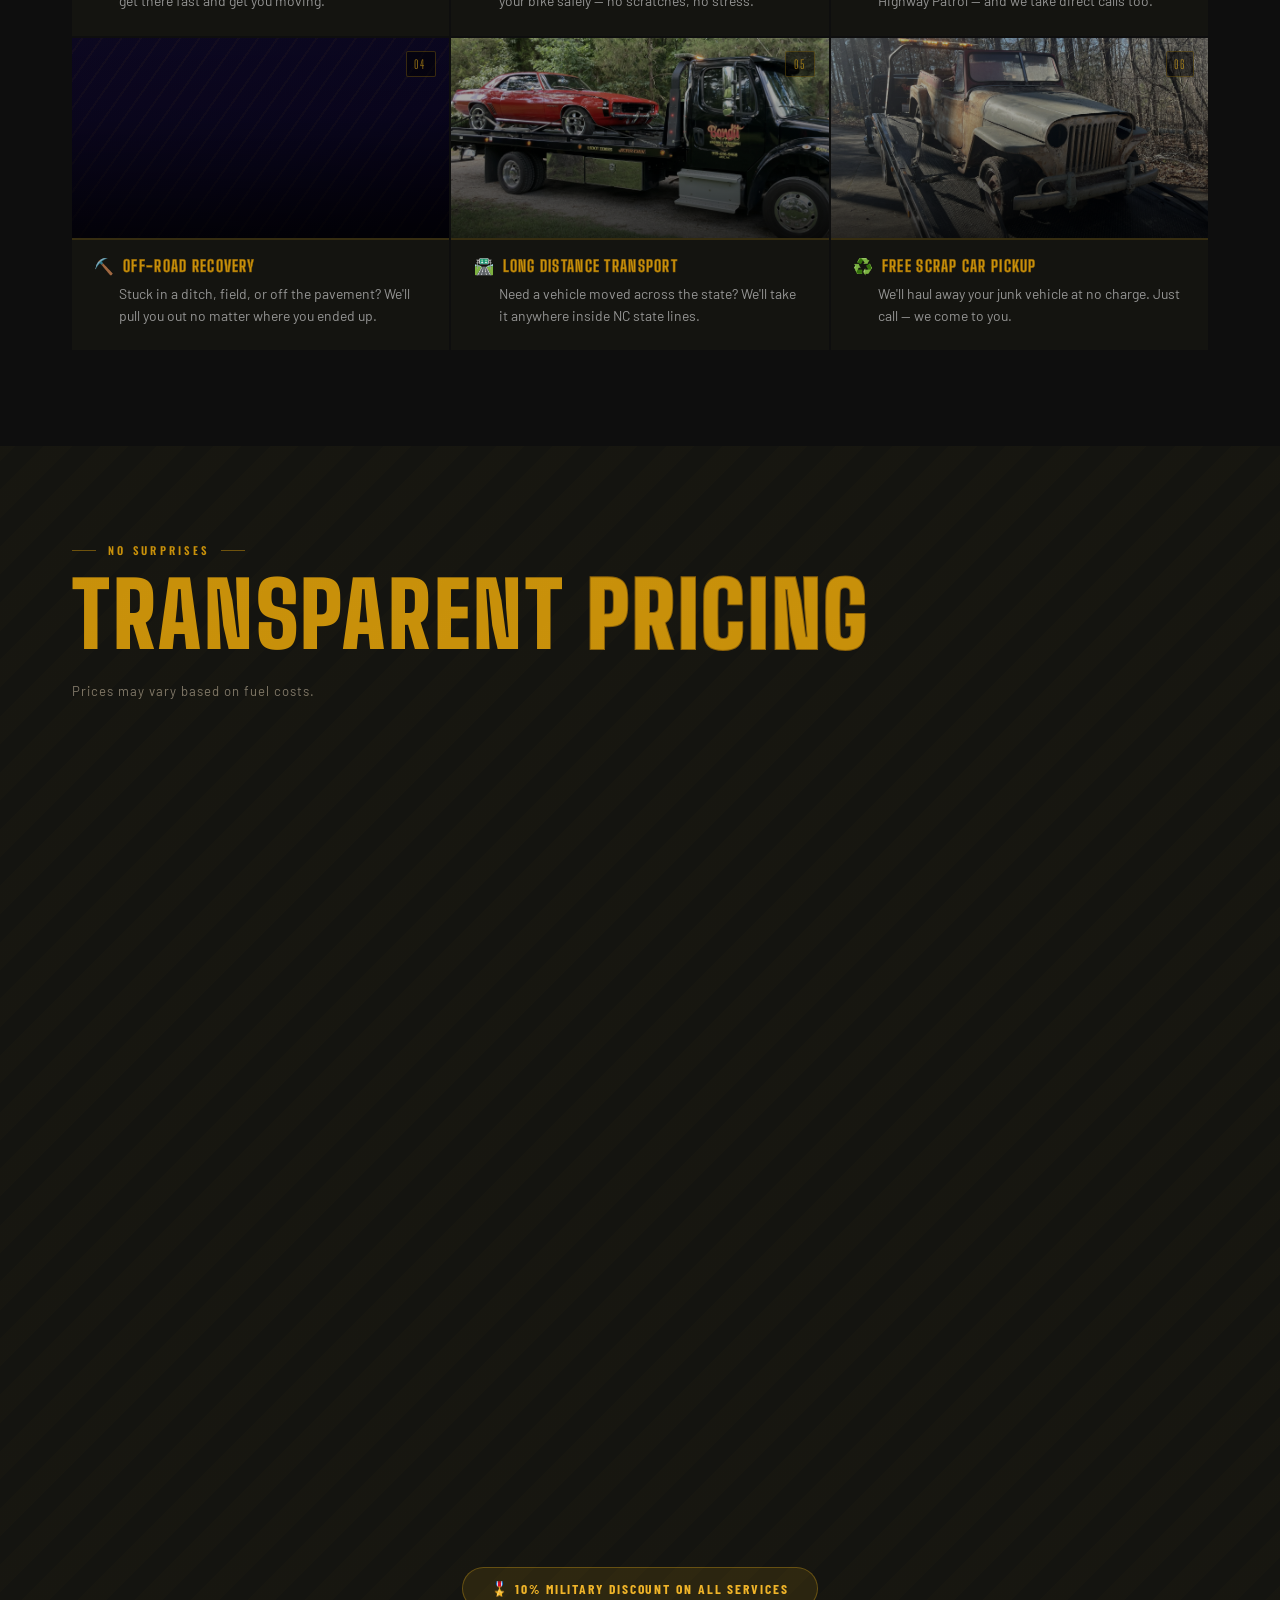
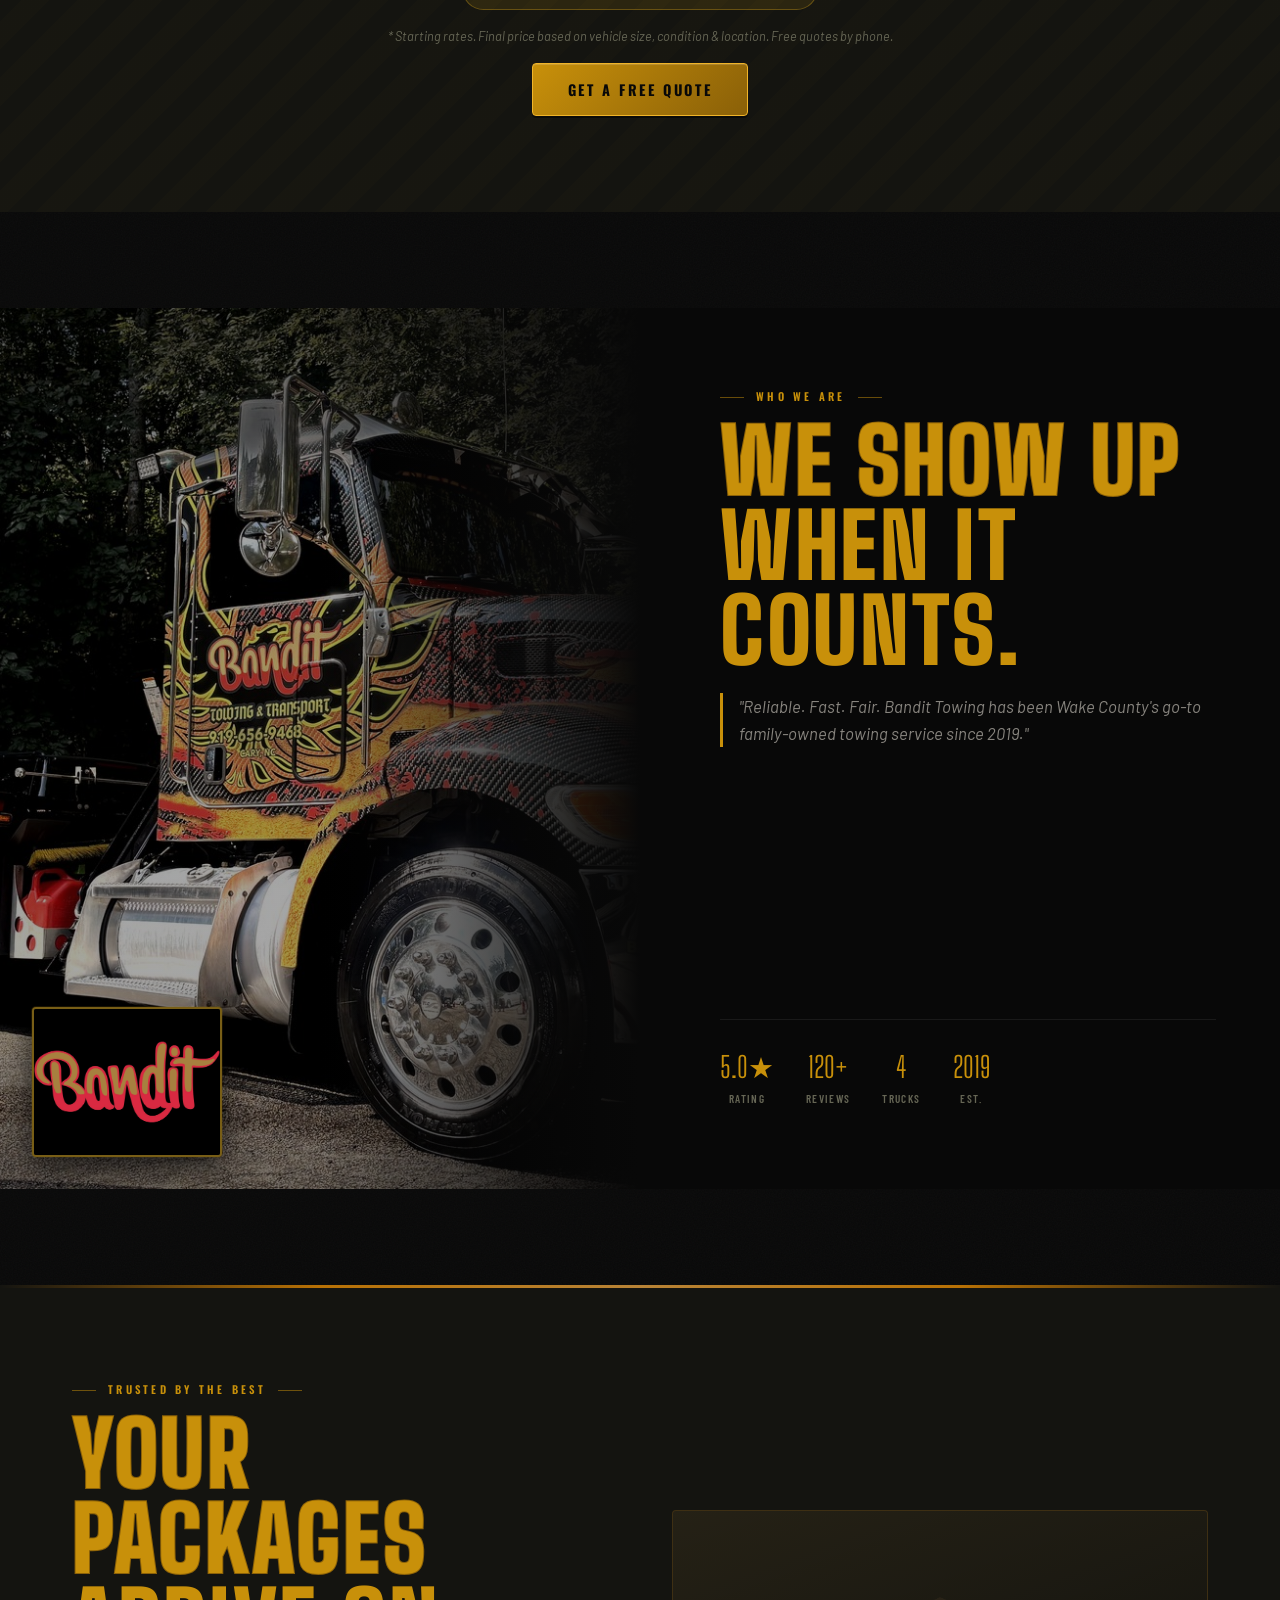
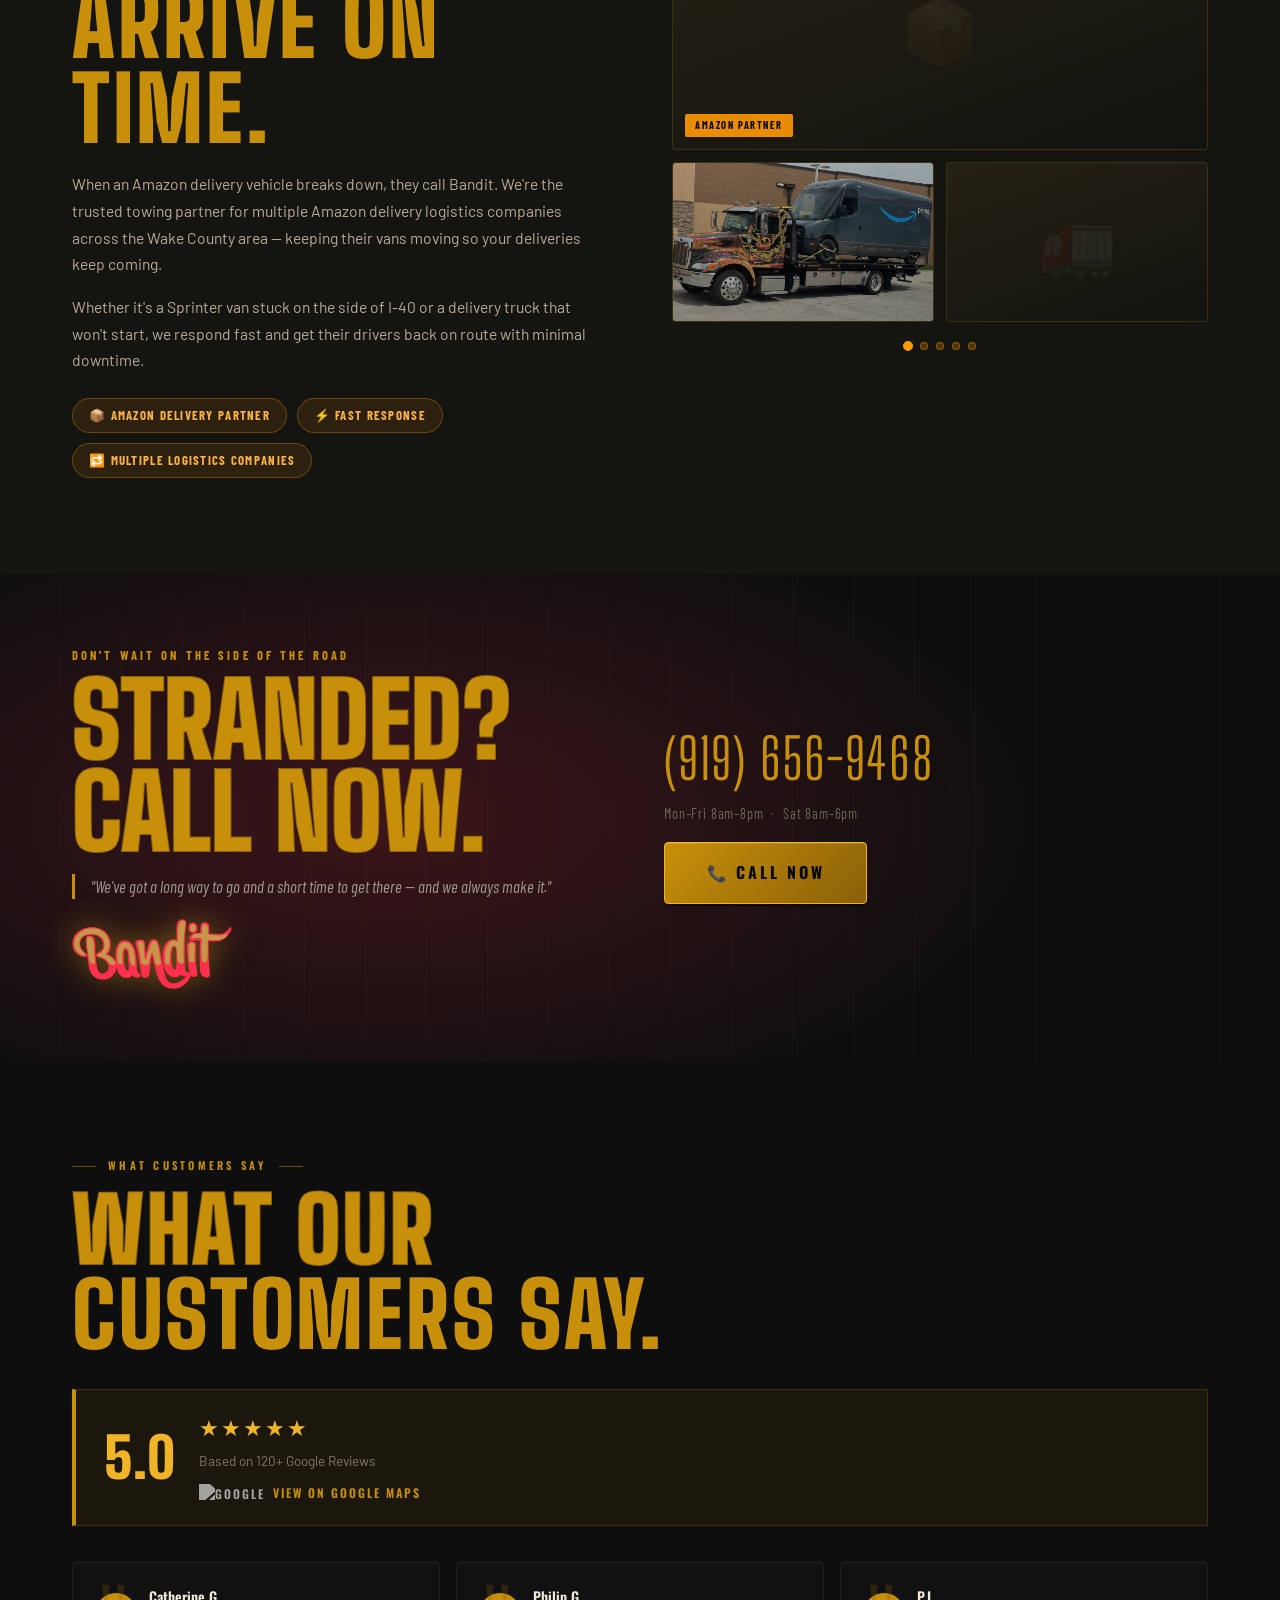
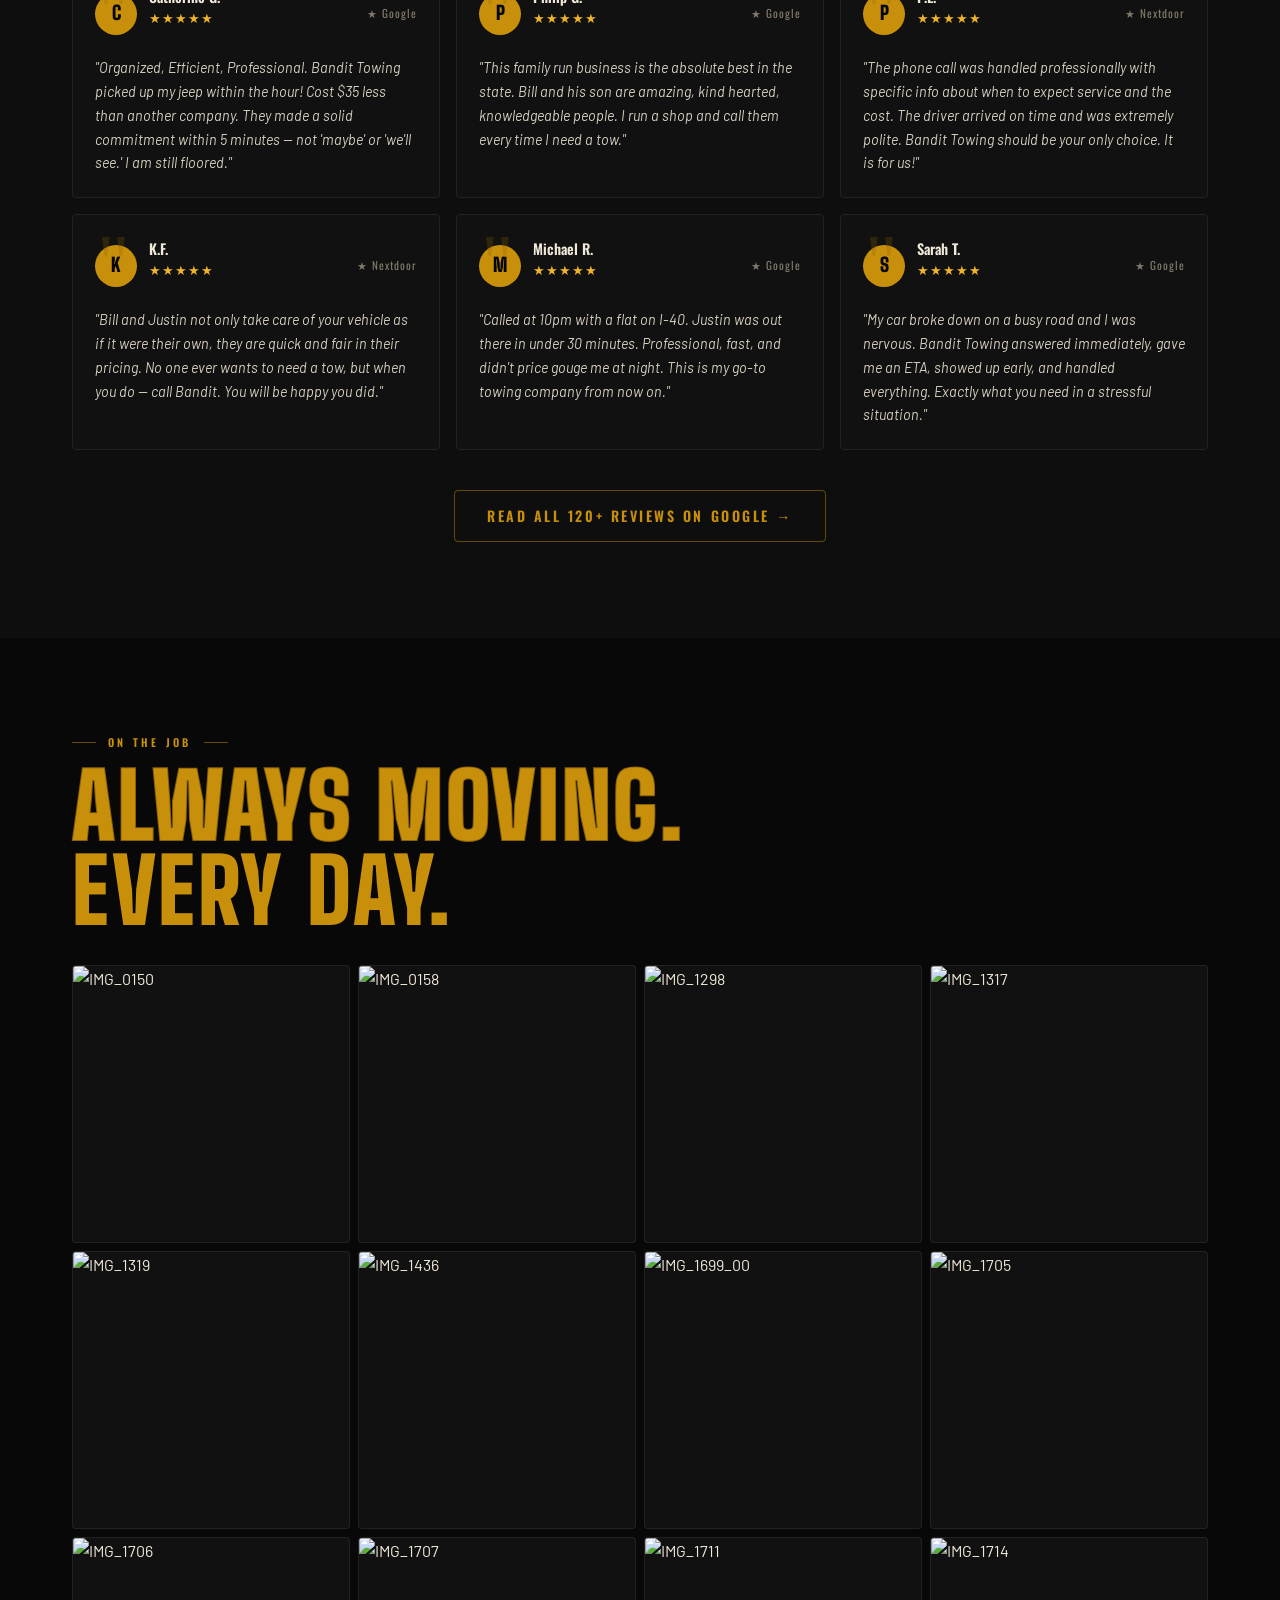
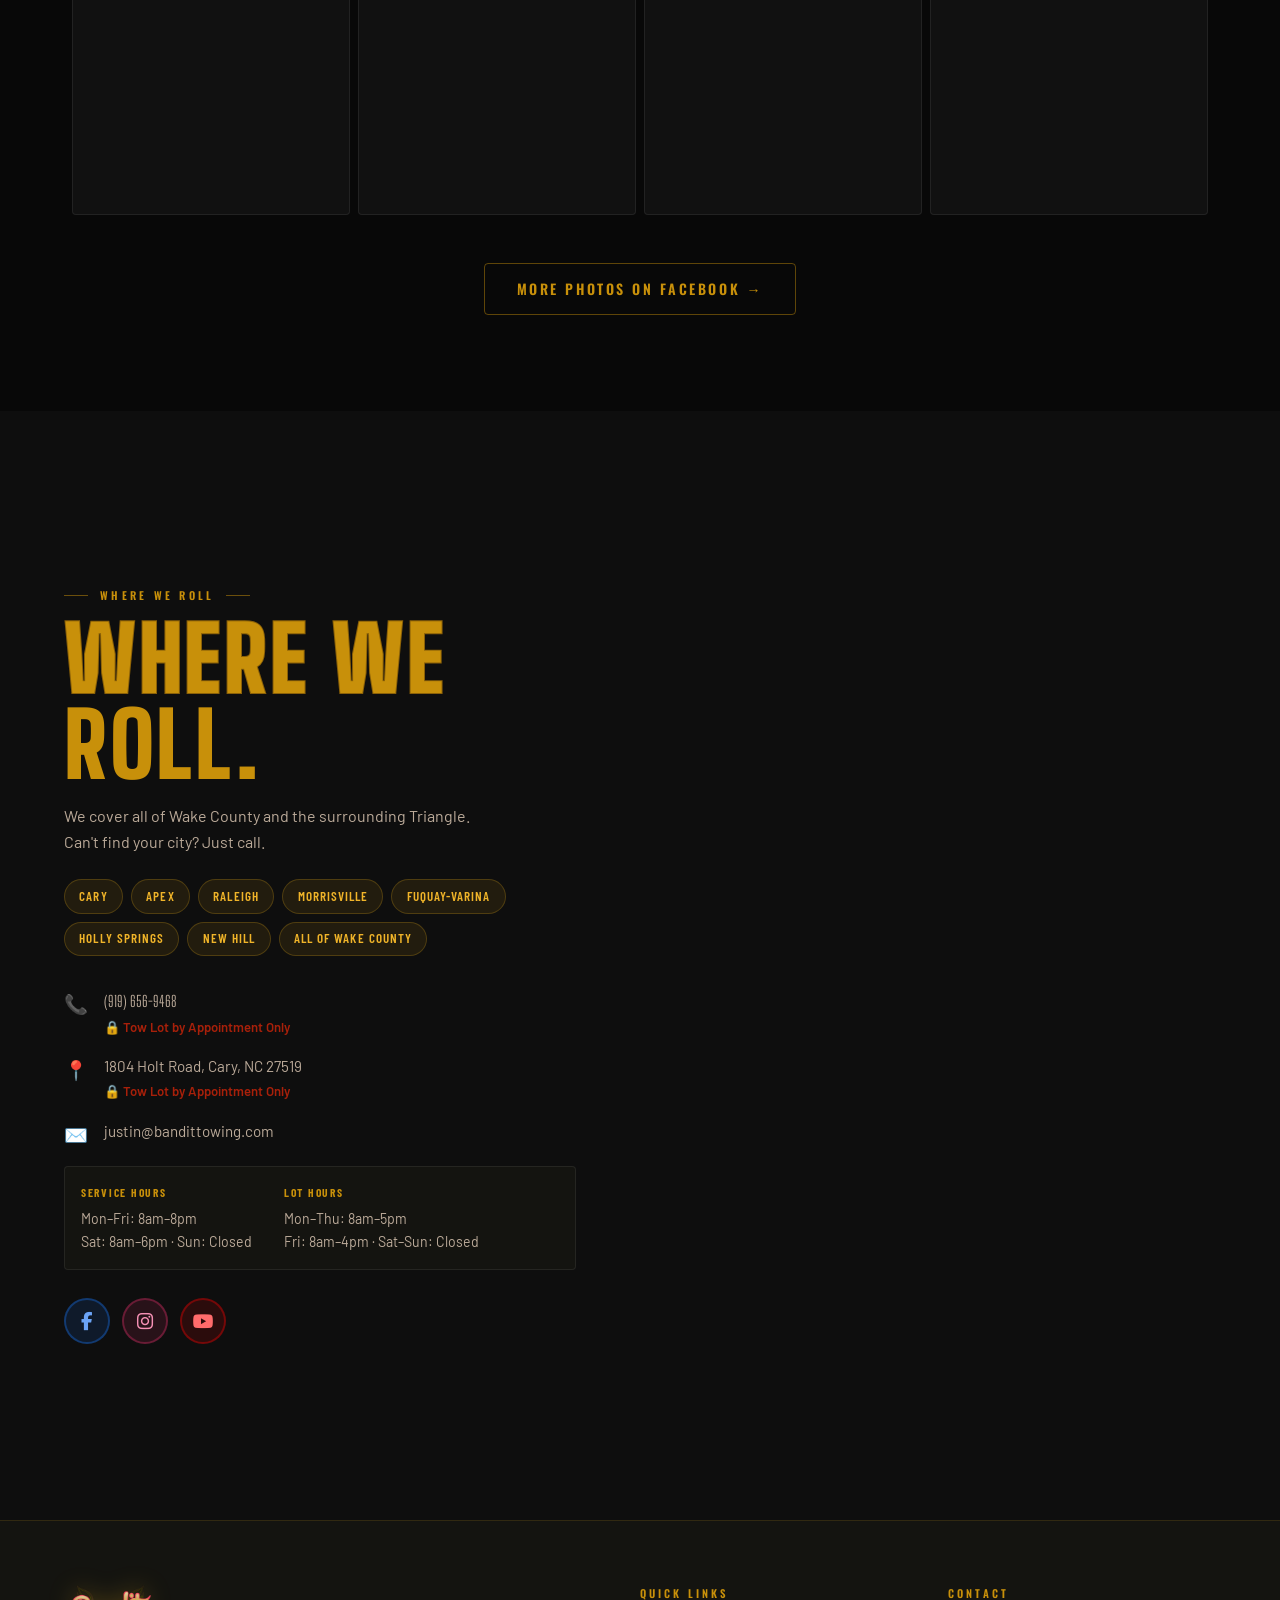
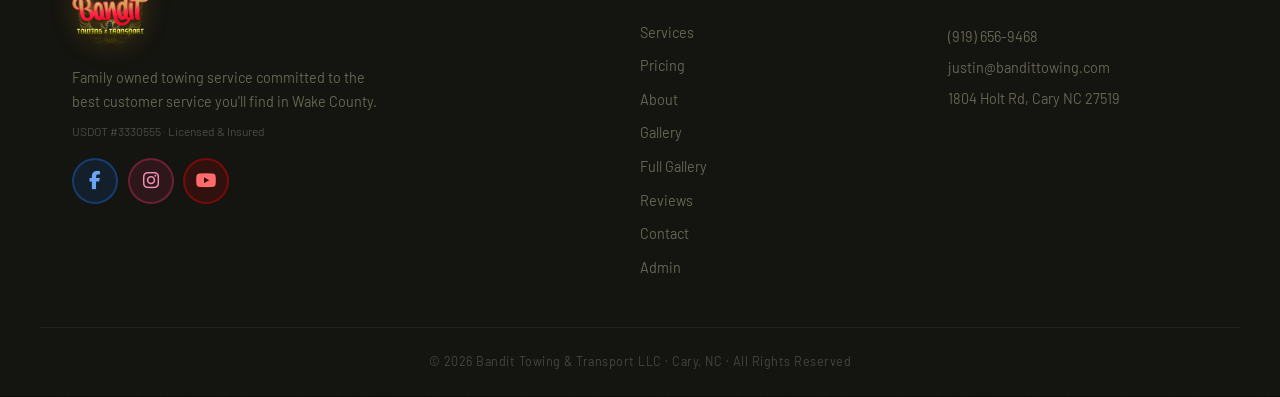
==== commit 6678f5f5: "add photo gallery with lightbox, upgrade reviews widget, update tire change to $100+, remove most re" ====
--- a/index.html
+++ b/index.html
@@ -247,6 +247,108 @@
   <link rel="icon" type="image/png" href="images/logo-nobg.png" />
   <link rel="apple-touch-icon" href="images/logo-nobg.png" />
   <meta name="theme-color" content="#D4A017" />
+  <style>
+  /* ── GALLERY GRID ── */
+  #photoGallery {
+    display: grid;
+    grid-template-columns: repeat(4, 1fr);
+    gap: 8px;
+  }
+  @media (max-width: 900px) { #photoGallery { grid-template-columns: repeat(3, 1fr); } }
+  @media (max-width: 600px) { #photoGallery { grid-template-columns: repeat(2, 1fr); } }
+  .gallery-item {
+    position: relative; overflow: hidden; cursor: pointer;
+    aspect-ratio: 1 / 1; background: #111;
+  }
+  .gallery-item img {
+    width: 100%; height: 100%; object-fit: cover;
+    transition: transform .4s ease; display: block;
+  }
+  .gallery-item:hover img { transform: scale(1.06); }
+  .gi-overlay {
+    position: absolute; inset: 0; background: rgba(200,144,10,.0);
+    display: flex; align-items: center; justify-content: center;
+    transition: background .3s;
+  }
+  .gi-overlay span {
+    font-family: 'Oswald', sans-serif; font-size: 0.8rem; font-weight: 700;
+    letter-spacing: 4px; color: #fff; opacity: 0; transition: opacity .3s;
+  }
+  .gallery-item:hover .gi-overlay { background: rgba(200,144,10,.35); }
+  .gallery-item:hover .gi-overlay span { opacity: 1; }
+
+  /* ── LIGHTBOX ── */
+  .lightbox {
+    position: fixed; inset: 0; z-index: 9000;
+    background: rgba(0,0,0,.93);
+    display: flex; align-items: center; justify-content: center;
+  }
+  .lb-backdrop { position: absolute; inset: 0; cursor: pointer; }
+  .lightbox img {
+    max-width: 90vw; max-height: 88vh; object-fit: contain;
+    position: relative; z-index: 1; box-shadow: 0 0 60px rgba(0,0,0,.8);
+  }
+  .lb-close, .lb-prev, .lb-next {
+    position: absolute; background: rgba(200,144,10,.15); border: 1px solid rgba(200,144,10,.4);
+    color: #F0B429; cursor: pointer; font-size: 1.6rem; line-height: 1;
+    transition: background .2s; z-index: 2;
+  }
+  .lb-close { top: 20px; right: 20px; padding: 8px 14px; }
+  .lb-prev  { left: 16px; top: 50%; transform: translateY(-50%); padding: 16px 18px; }
+  .lb-next  { right: 16px; top: 50%; transform: translateY(-50%); padding: 16px 18px; }
+  .lb-close:hover, .lb-prev:hover, .lb-next:hover { background: rgba(200,144,10,.4); }
+
+  /* ── REVIEWS SUMMARY BAR ── */
+  .reviews-summary {
+    display: flex; align-items: center; gap: 24px;
+    background: rgba(200,144,10,.07); border: 1px solid rgba(200,144,10,.2);
+    border-left: 4px solid #C8900A;
+    padding: 20px 28px; margin-bottom: 36px;
+  }
+  .rs-score {
+    font-family: 'Big Shoulders Display', sans-serif; font-size: 3.5rem;
+    font-weight: 900; color: #F0B429; line-height: 1; flex-shrink: 0;
+  }
+  .rs-stars { font-size: 1.4rem; color: #F0B429; letter-spacing: 2px; margin-bottom: 4px; }
+  .rs-count { font-family: 'Barlow', sans-serif; font-size: 0.85rem; color: #807868; margin-bottom: 8px; }
+  .rs-link {
+    display: inline-flex; align-items: center; gap: 8px;
+    font-family: 'Oswald', sans-serif; font-size: 0.75rem; font-weight: 600;
+    letter-spacing: 2px; color: #C8900A; text-decoration: none; text-transform: uppercase;
+  }
+  .rs-link:hover { color: #F0B429; }
+  .rs-glogo { height: 18px; filter: brightness(0) invert(1) opacity(.6); }
+  @media (max-width: 500px) { .reviews-summary { flex-direction: column; align-items: flex-start; gap: 12px; } }
+
+  /* ── REVIEW CARDS ── */
+  .reviews-grid {
+    display: grid; grid-template-columns: repeat(3, 1fr); gap: 16px;
+  }
+  @media (max-width: 900px) { .reviews-grid { grid-template-columns: repeat(2, 1fr); } }
+  @media (max-width: 580px) { .reviews-grid { grid-template-columns: 1fr; } }
+  .review-card {
+    background: #111; border: 1px solid #222; padding: 22px;
+    display: flex; flex-direction: column; gap: 14px;
+  }
+  .rc-header { display: flex; align-items: center; gap: 12px; }
+  .rc-avatar {
+    width: 42px; height: 42px; border-radius: 50%; flex-shrink: 0;
+    background: #C8900A; color: #060606;
+    font-family: 'Big Shoulders Display', sans-serif; font-size: 1.2rem; font-weight: 900;
+    display: flex; align-items: center; justify-content: center;
+  }
+  .rc-meta { flex: 1; }
+  .rc-name { font-family: 'Oswald', sans-serif; font-size: 0.9rem; font-weight: 600; color: #F0E8D8; }
+  .rc-stars { font-size: 0.8rem; color: #F0B429; letter-spacing: 1px; }
+  .rc-gicon {
+    font-size: 0.7rem; font-family: 'Oswald', sans-serif; letter-spacing: 1px;
+    color: #807868; white-space: nowrap;
+  }
+  .review-card p {
+    font-family: 'Barlow', sans-serif; font-size: 0.9rem; color: #D8D0C0;
+    line-height: 1.65; font-style: italic; margin: 0;
+  }
+  </style>
 </head>
 <body>
 
@@ -460,13 +562,12 @@
         </div>
 
         <div class="price-card price-featured">
-
           <h3>ROADSIDE ASSISTANCE</h3>
           <ul>
             <li><span>Fuel Delivery (2 gal)</span><strong>$65+</strong></li>
             <li><span>Battery Jump-Start</span><strong>$65+</strong></li>
             <li><span>Car Lockout</span><strong>$125+</strong></li>
-            <li><span>Tire Change</span><strong>$85+</strong></li>
+            <li><span>Tire Change</span><strong>$100+</strong></li>
           </ul>
         </div>
 
@@ -631,31 +732,93 @@
   <section id="reviews" class="section reviews-section">
     <div class="container">
       <div class="eyebrow">WHAT CUSTOMERS SAY</div>
-      <h2 class="headline-xl">120 FIVE-STAR<br><span class="gold">REVIEWS.</span></h2>
+      <h2 class="headline-xl">WHAT OUR<br><span class="gold">CUSTOMERS SAY.</span></h2>
+
+      <!-- Google rating summary bar -->
+      <div class="reviews-summary">
+        <div class="rs-score">5.0</div>
+        <div class="rs-right">
+          <div class="rs-stars">&#9733;&#9733;&#9733;&#9733;&#9733;</div>
+          <div class="rs-count">Based on 120+ Google Reviews</div>
+          <a href="https://www.google.com/maps/place/?q=place_id:ChIJO4SDbLjtrIkRut41lgFoUk0" target="_blank" rel="noopener" class="rs-link">
+            <img src="https://www.gstatic.com/images/branding/googlelogo/svg/googlelogo_clr_74x24px.svg" alt="Google" class="rs-glogo" loading="lazy" />
+            View on Google Maps
+          </a>
+        </div>
+      </div>
+
+      <!-- Review cards -->
       <div class="reviews-grid">
         <div class="review-card">
-          <div class="rc-stars">★★★★★</div>
-          <p>"Organized, Efficient, Professional. Bandit Towing picked up my jeep within the hour! Cost $35 less than another company I used 5 years ago. They made a solid commitment within 5 minutes — not 'maybe' or 'we'll see.' I am still floored."</p>
-          <cite>— Catherine G.</cite>
+          <div class="rc-header">
+            <div class="rc-avatar">C</div>
+            <div class="rc-meta">
+              <div class="rc-name">Catherine G.</div>
+              <div class="rc-stars">&#9733;&#9733;&#9733;&#9733;&#9733;</div>
+            </div>
+            <div class="rc-gicon">&#9733; Google</div>
+          </div>
+          <p>"Organized, Efficient, Professional. Bandit Towing picked up my jeep within the hour! Cost $35 less than another company. They made a solid commitment within 5 minutes — not 'maybe' or 'we'll see.' I am still floored."</p>
         </div>
         <div class="review-card">
-          <div class="rc-stars">★★★★★</div>
+          <div class="rc-header">
+            <div class="rc-avatar">P</div>
+            <div class="rc-meta">
+              <div class="rc-name">Philip G.</div>
+              <div class="rc-stars">&#9733;&#9733;&#9733;&#9733;&#9733;</div>
+            </div>
+            <div class="rc-gicon">&#9733; Google</div>
+          </div>
+          <p>"This family run business is the absolute best in the state. Bill and his son are amazing, kind hearted, knowledgeable people. I run a shop and call them every time I need a tow."</p>
+        </div>
+        <div class="review-card">
+          <div class="rc-header">
+            <div class="rc-avatar">P</div>
+            <div class="rc-meta">
+              <div class="rc-name">P.L.</div>
+              <div class="rc-stars">&#9733;&#9733;&#9733;&#9733;&#9733;</div>
+            </div>
+            <div class="rc-gicon">&#9733; Nextdoor</div>
+          </div>
           <p>"The phone call was handled professionally with specific info about when to expect service and the cost. The driver arrived on time and was extremely polite. Bandit Towing should be your only choice. It is for us!"</p>
-          <cite>— P.L., Nextdoor</cite>
         </div>
         <div class="review-card">
-          <div class="rc-stars">★★★★★</div>
-          <p>"This family run business is the absolute best in the state. Bill and his son are amazing, kind hearted, knowledgeable people. I run a shop and call them every time I need a tow."</p>
-          <cite>— Philip G.</cite>
+          <div class="rc-header">
+            <div class="rc-avatar">K</div>
+            <div class="rc-meta">
+              <div class="rc-name">K.F.</div>
+              <div class="rc-stars">&#9733;&#9733;&#9733;&#9733;&#9733;</div>
+            </div>
+            <div class="rc-gicon">&#9733; Nextdoor</div>
+          </div>
+          <p>"Bill and Justin not only take care of your vehicle as if it were their own, they are quick and fair in their pricing. No one ever wants to need a tow, but when you do — call Bandit. You will be happy you did."</p>
         </div>
         <div class="review-card">
-          <div class="rc-stars">★★★★★</div>
-          <p>"Bill and Justin not only take care of your vehicle as if it were their own, they are quick and fair in their pricing. No one ever wants to need a tow, but when you do — call Bandit. You will be happy you did."</p>
-          <cite>— K.F., Nextdoor</cite>
-        </div>
-      </div>
+          <div class="rc-header">
+            <div class="rc-avatar">M</div>
+            <div class="rc-meta">
+              <div class="rc-name">Michael R.</div>
+              <div class="rc-stars">&#9733;&#9733;&#9733;&#9733;&#9733;</div>
+            </div>
+            <div class="rc-gicon">&#9733; Google</div>
+          </div>
+          <p>"Called at 10pm with a flat on I-40. Justin was out there in under 30 minutes. Professional, fast, and didn't price gouge me at night. This is my go-to towing company from now on."</p>
+        </div>
+        <div class="review-card">
+          <div class="rc-header">
+            <div class="rc-avatar">S</div>
+            <div class="rc-meta">
+              <div class="rc-name">Sarah T.</div>
+              <div class="rc-stars">&#9733;&#9733;&#9733;&#9733;&#9733;</div>
+            </div>
+            <div class="rc-gicon">&#9733; Google</div>
+          </div>
+          <p>"My car broke down on a busy road and I was nervous. Bandit Towing answered immediately, gave me an ETA, showed up early, and handled everything. Exactly what you need in a stressful situation."</p>
+        </div>
+      </div>
+
       <div style="text-align:center;margin-top:2.5rem;">
-        <a href="https://www.google.com/maps/place/?q=place_id:ChIJO4SDbLjtrIkRut41lgFoUk0" target="_blank" class="btn-outline-gold">READ ALL REVIEWS ON GOOGLE →</a>
+        <a href="https://www.google.com/maps/place/?q=place_id:ChIJO4SDbLjtrIkRut41lgFoUk0" target="_blank" rel="noopener" class="btn-outline-gold">READ ALL 120+ REVIEWS ON GOOGLE &#x2192;</a>
       </div>
     </div>
   </section>
@@ -666,28 +829,75 @@
       <div class="eyebrow">ON THE JOB</div>
       <h2 class="headline-xl">ALWAYS MOVING.<br><span class="gold">EVERY DAY.</span></h2>
       <div class="gallery-grid" id="photoGallery">
-        <div class="gallery-empty" id="galleryEmpty">
-          <p>📸 Photos coming soon — follow us on <a href="https://www.facebook.com/BanditTowing/" target="_blank">Facebook</a></p>
-        </div>
-      </div>
+        <div class="gallery-item" onclick="openLightbox(0)">
+          <img src="images/amazon-1.jpg" alt="Bandit Towing on the job" loading="lazy" />
+          <div class="gi-overlay"><span>VIEW</span></div>
+        </div>
+        <div class="gallery-item" onclick="openLightbox(1)">
+          <img src="images/amazon-2.jpg" alt="Bandit Towing on the job" loading="lazy" />
+          <div class="gi-overlay"><span>VIEW</span></div>
+        </div>
+        <div class="gallery-item" onclick="openLightbox(2)">
+          <img src="images/amazon-3.jpg" alt="Bandit Towing on the job" loading="lazy" />
+          <div class="gi-overlay"><span>VIEW</span></div>
+        </div>
+        <div class="gallery-item" onclick="openLightbox(3)">
+          <img src="images/amazon-4.jpg" alt="Bandit Towing on the job" loading="lazy" />
+          <div class="gi-overlay"><span>VIEW</span></div>
+        </div>
+        <div class="gallery-item" onclick="openLightbox(4)">
+          <img src="images/amazon-5.jpg" alt="Bandit Towing on the job" loading="lazy" />
+          <div class="gi-overlay"><span>VIEW</span></div>
+        </div>
+        <div class="gallery-item" onclick="openLightbox(5)">
+          <img src="images/amazon-6.jpg" alt="Bandit Towing on the job" loading="lazy" />
+          <div class="gi-overlay"><span>VIEW</span></div>
+        </div>
+        <div class="gallery-item" onclick="openLightbox(6)">
+          <img src="images/amazon-7.jpg" alt="Bandit Towing on the job" loading="lazy" />
+          <div class="gi-overlay"><span>VIEW</span></div>
+        </div>
+        <div class="gallery-item" onclick="openLightbox(7)">
+          <img src="images/amazon-8.jpg" alt="Bandit Towing on the job" loading="lazy" />
+          <div class="gi-overlay"><span>VIEW</span></div>
+        </div>
+        <div class="gallery-item" onclick="openLightbox(8)">
+          <img src="images/amazon-9.jpg" alt="Bandit Towing on the job" loading="lazy" />
+          <div class="gi-overlay"><span>VIEW</span></div>
+        </div>
+        <div class="gallery-item" onclick="openLightbox(9)">
+          <img src="images/amazon-10.jpg" alt="Bandit Towing on the job" loading="lazy" />
+          <div class="gi-overlay"><span>VIEW</span></div>
+        </div>
+        <div class="gallery-item" onclick="openLightbox(10)">
+          <img src="images/amazon-11.jpg" alt="Bandit Towing on the job" loading="lazy" />
+          <div class="gi-overlay"><span>VIEW</span></div>
+        </div>
+        <div class="gallery-item" onclick="openLightbox(11)">
+          <img src="images/amazon-12.jpg" alt="Bandit Towing on the job" loading="lazy" />
+          <div class="gi-overlay"><span>VIEW</span></div>
+        </div>
+        <div class="gallery-item" onclick="openLightbox(12)">
+          <img src="images/amazon-13.jpg" alt="Bandit Towing on the job" loading="lazy" />
+          <div class="gi-overlay"><span>VIEW</span></div>
+        </div>
+        <div class="gallery-item" onclick="openLightbox(13)">
+          <img src="images/amazon-14.jpg" alt="Bandit Towing on the job" loading="lazy" />
+          <div class="gi-overlay"><span>VIEW</span></div>
+        </div>
+      </div>
+
       <!-- Lightbox -->
-      <div class="lightbox" id="lightbox">
-        <button class="lb-close" id="lbClose">✕</button>
-        <button class="lb-prev" id="lbPrev">‹</button>
-        <button class="lb-next" id="lbNext">›</button>
+      <div class="lightbox" id="lightbox" style="display:none;">
+        <div class="lb-backdrop" onclick="closeLightbox()"></div>
+        <button class="lb-close" id="lbClose" onclick="closeLightbox()">&#x2715;</button>
+        <button class="lb-prev" id="lbPrev" onclick="moveLightbox(-1)">&#x2039;</button>
+        <button class="lb-next" id="lbNext" onclick="moveLightbox(1)">&#x203a;</button>
         <img id="lbImg" src="" alt="" />
       </div>
-      <div class="gallery-view-all" id="galleryViewAll" style="display:none;">
-        <a href="gallery.html" class="btn-gold">VIEW ALL PHOTOS →</a>
-      </div>
-      <!-- Videos -->
-      <div class="vid-section">
-        <h3 class="vid-heading">VIDEOS</h3>
-        <div class="video-grid" id="videoGrid">
-          <div class="gallery-empty">
-            <p>🎥 Videos coming soon — follow us on <a href="https://www.facebook.com/BanditTowing/" target="_blank">Facebook</a>, <a href="https://www.instagram.com/bandittowing/" target="_blank">Instagram</a> &amp; <a href="https://www.youtube.com/@BanditTowing" target="_blank">YouTube</a>!</p>
-          </div>
-        </div>
+
+      <div style="text-align:center;margin-top:2.5rem;">
+        <a href="https://www.facebook.com/BanditTowing/" target="_blank" class="btn-outline-gold">MORE PHOTOS ON FACEBOOK &#x2192;</a>
       </div>
     </div>
   </section>
@@ -721,7 +931,7 @@
         </div>
         <div class="cd-row">
           <span class="cd-icon">✉️</span>
-          <div><a href="/cdn-cgi/l/email-protection#9ff5eaecebf6f1dffdfef1fbf6ebebf0e8f6f1f8b1fcf0f2"><span class="__cf_email__" data-cfemail="345e4147405d5a7456555a505d40405b435d5a531a575b59">[email&#160;protected]</span></a></div>
+          <div><a href="mailto:justin@bandittowing.com">justin@bandittowing.com</a></div>
         </div>
         <div class="cd-hours">
           <div>
@@ -786,7 +996,7 @@
       <div class="footer-contact-info">
         <h5>CONTACT</h5>
         <a href="tel:9196569468">(919) 656-9468</a>
-        <a href="/cdn-cgi/l/email-protection#88e2fdfbfce1e6c8eae9e6ece1fcfce7ffe1e6efa6ebe7e5"><span class="__cf_email__" data-cfemail="d5bfa0a6a1bcbb95b7b4bbb1bca1a1baa2bcbbb2fbb6bab8">[email&#160;protected]</span></a>
+        <a href="mailto:justin@bandittowing.com">justin@bandittowing.com</a>
         <p>1804 Holt Rd, Cary NC 27519</p>
       </div>
     </div>
@@ -807,4 +1017,43 @@
     <h2>Tow Truck Cary NC — Call (919) 656-9468</h2>
     <p>Best towing company Cary NC. Cheap towing Cary NC. Fast towing Cary NC. Affordable towing Wake County. Local towing company Cary NC. 5 star towing Cary NC. Reliable tow truck Apex NC. Motorcycle tow truck Cary NC. Accident towing Cary police rotation. Amazon delivery van towing Wake County NC.</p>
     <h2>Pricing</h2>
-    <p>Standard vehicle towing starts at $90. Motorcycle towing $150. Roadside assistance jump start $65. Car lockout $125. Tire change $85. Off-road+    <p>Standard vehicle towing starts at $90. Motorcycle towing $150. Roadside assistance jump start $65. Car lockout $125. Tire change $85. Off-road recovery starting at $250. Vehicle storage $80 per day outside, $150 per day inside. 10 percent military discount on all services.</p>
+  </div>
+
+  <script>
+  /* ── GALLERY LIGHTBOX ── */
+  var lbImages = [
+    'images/amazon-1.jpg','images/amazon-2.jpg','images/amazon-3.jpg',
+    'images/amazon-4.jpg','images/amazon-5.jpg','images/amazon-6.jpg',
+    'images/amazon-7.jpg','images/amazon-8.jpg','images/amazon-9.jpg',
+    'images/amazon-10.jpg','images/amazon-11.jpg','images/amazon-12.jpg',
+    'images/amazon-13.jpg','images/amazon-14.jpg'
+  ];
+  var lbCurrent = 0;
+  function openLightbox(idx) {
+    lbCurrent = idx;
+    document.getElementById('lbImg').src = lbImages[lbCurrent];
+    var lb = document.getElementById('lightbox');
+    lb.style.display = 'flex';
+    document.body.style.overflow = 'hidden';
+  }
+  function closeLightbox() {
+    document.getElementById('lightbox').style.display = 'none';
+    document.body.style.overflow = '';
+  }
+  function moveLightbox(dir) {
+    lbCurrent = (lbCurrent + dir + lbImages.length) % lbImages.length;
+    document.getElementById('lbImg').src = lbImages[lbCurrent];
+  }
+  document.addEventListener('keydown', function(e) {
+    var lb = document.getElementById('lightbox');
+    if (!lb || lb.style.display === 'none') return;
+    if (e.key === 'ArrowLeft')  moveLightbox(-1);
+    if (e.key === 'ArrowRight') moveLightbox(1);
+    if (e.key === 'Escape')     closeLightbox();
+  });
+  </script>
+  <script src="js/main.js"></script>
+  <script>document.getElementById('yr').textContent=new Date().getFullYear();</script>
+</body>
+</html>
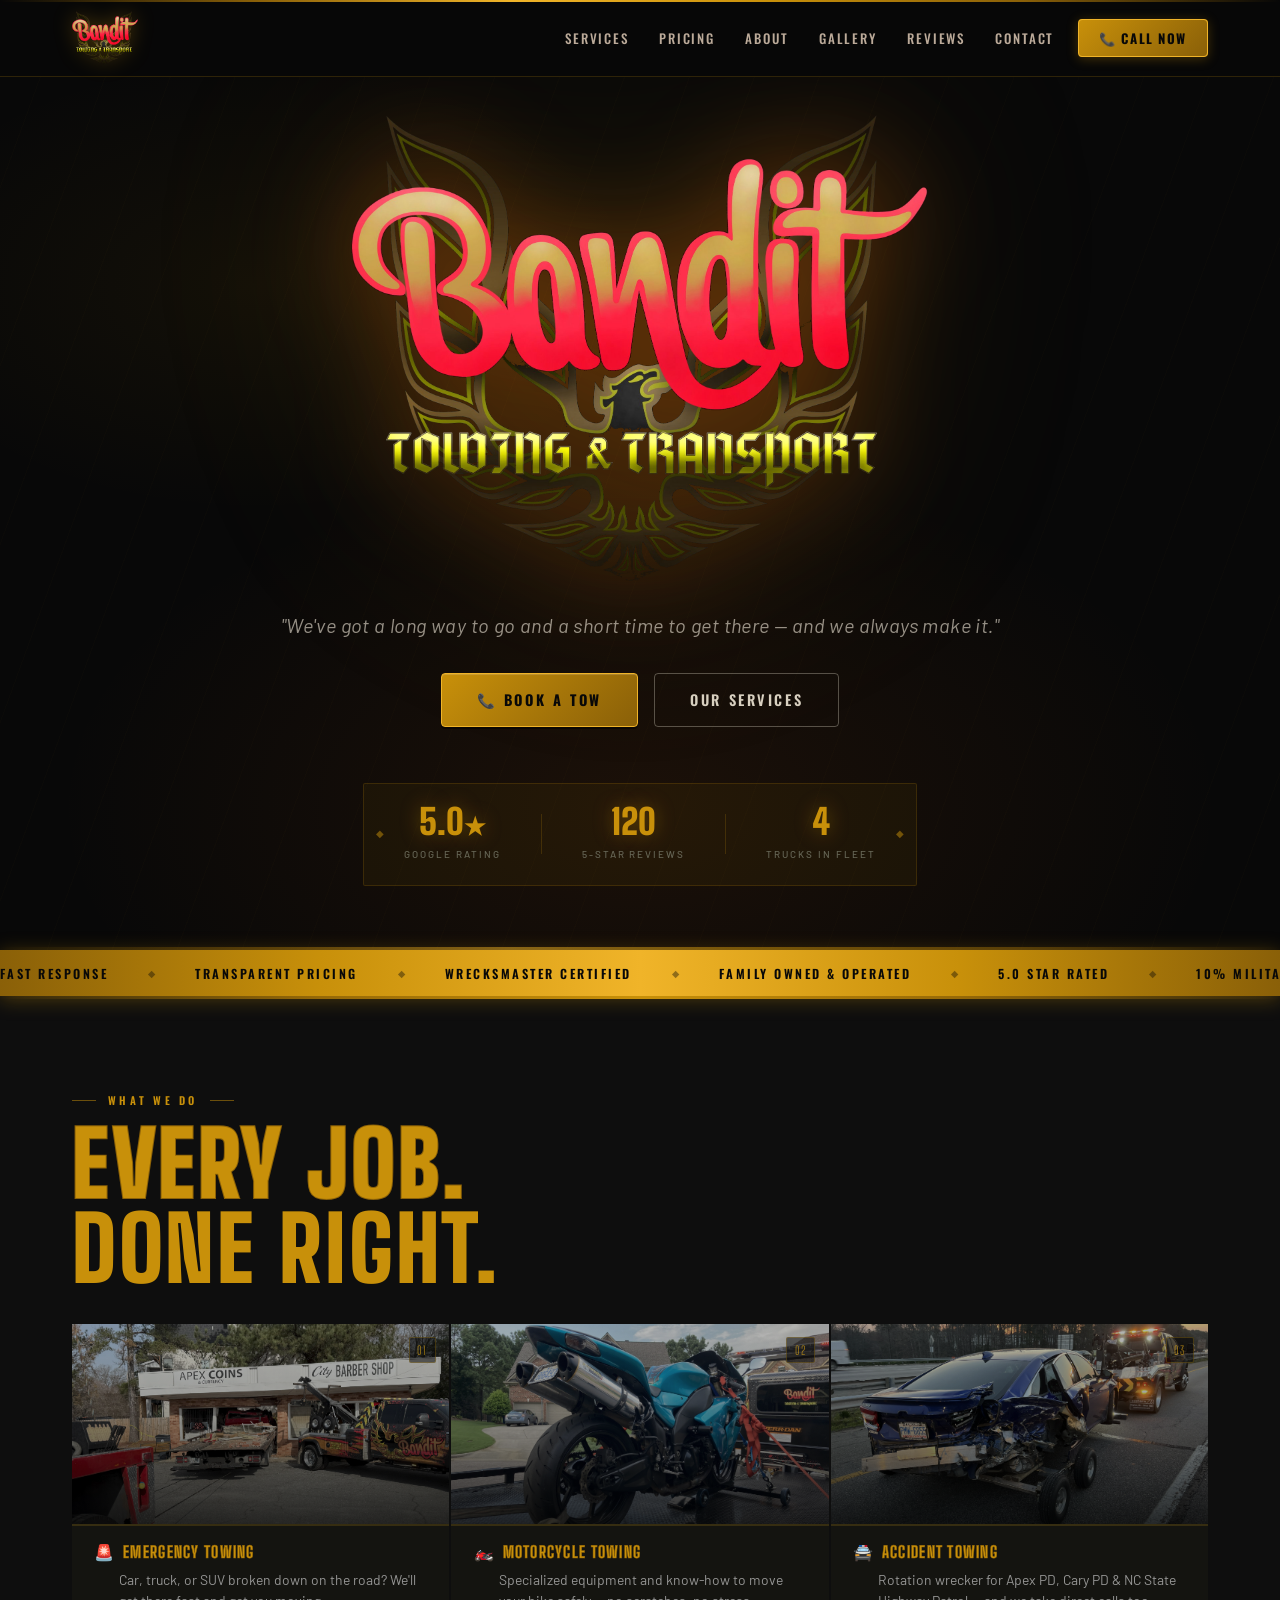
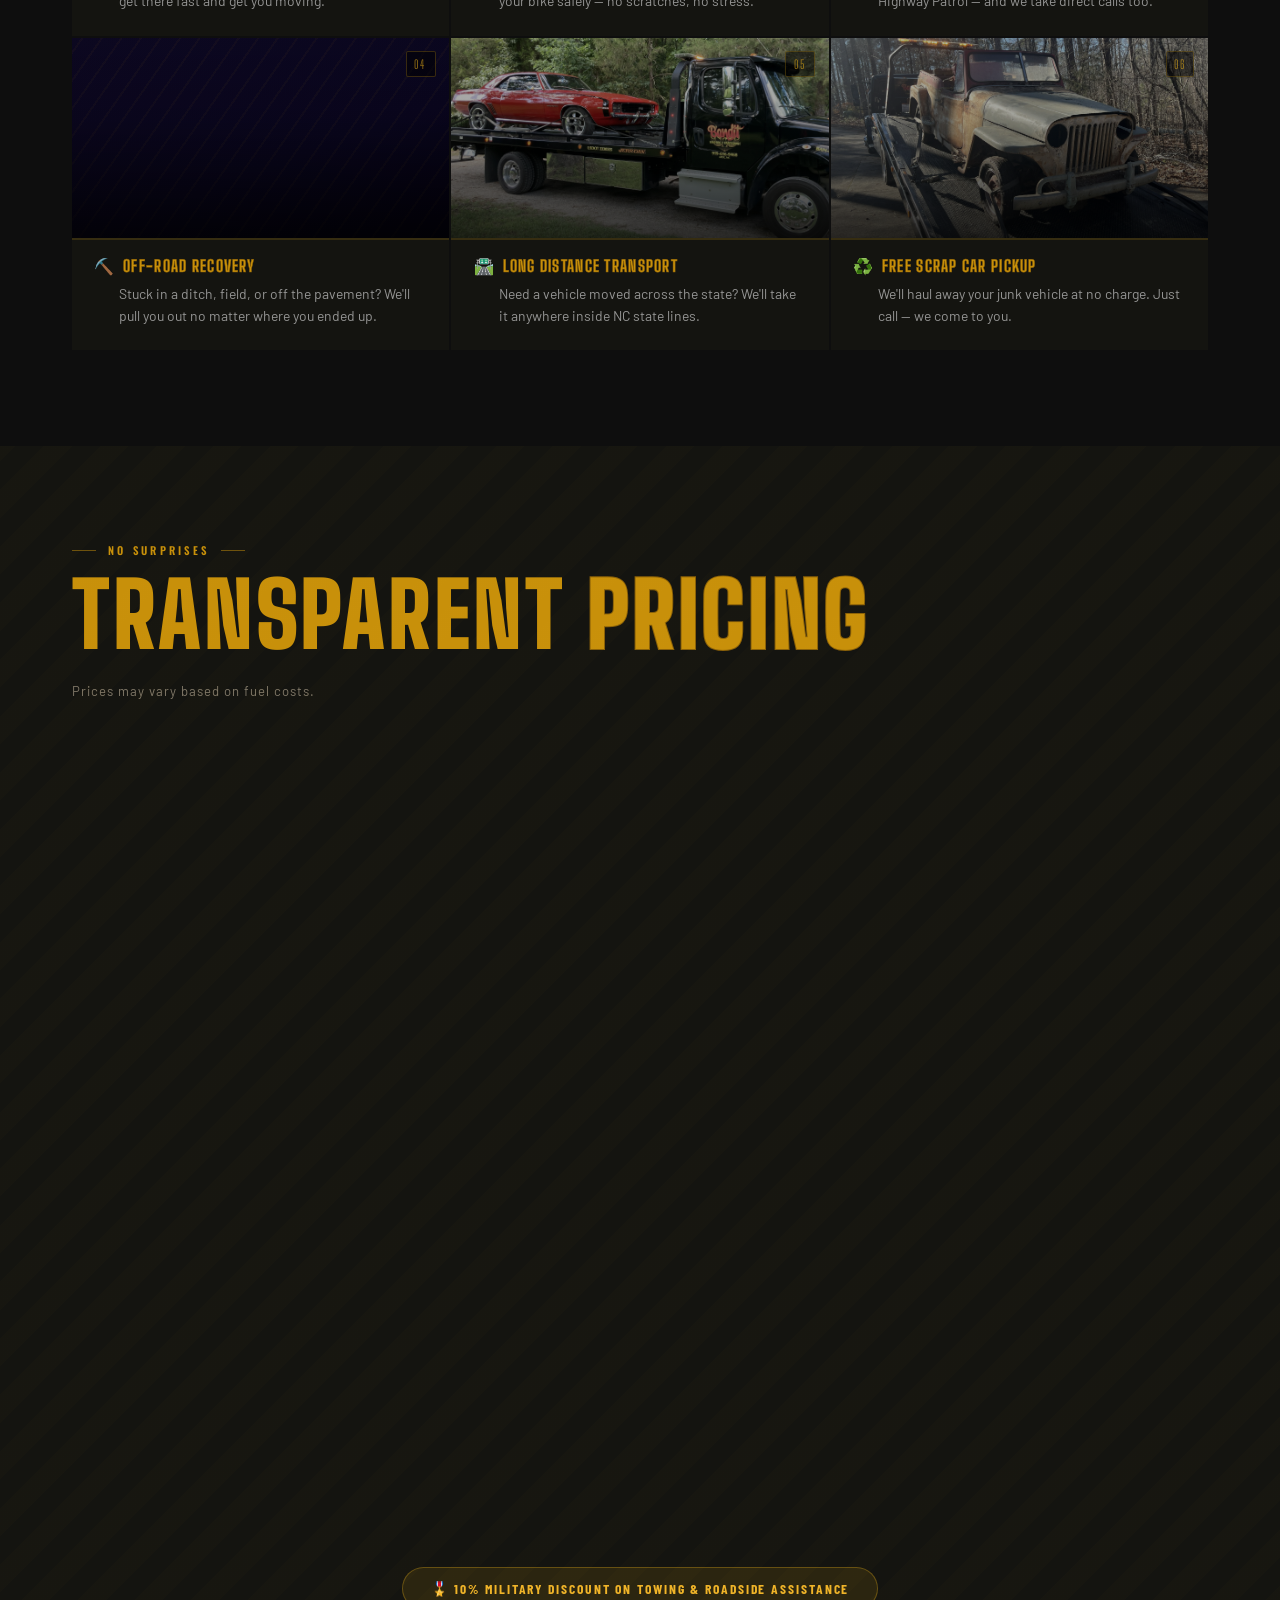
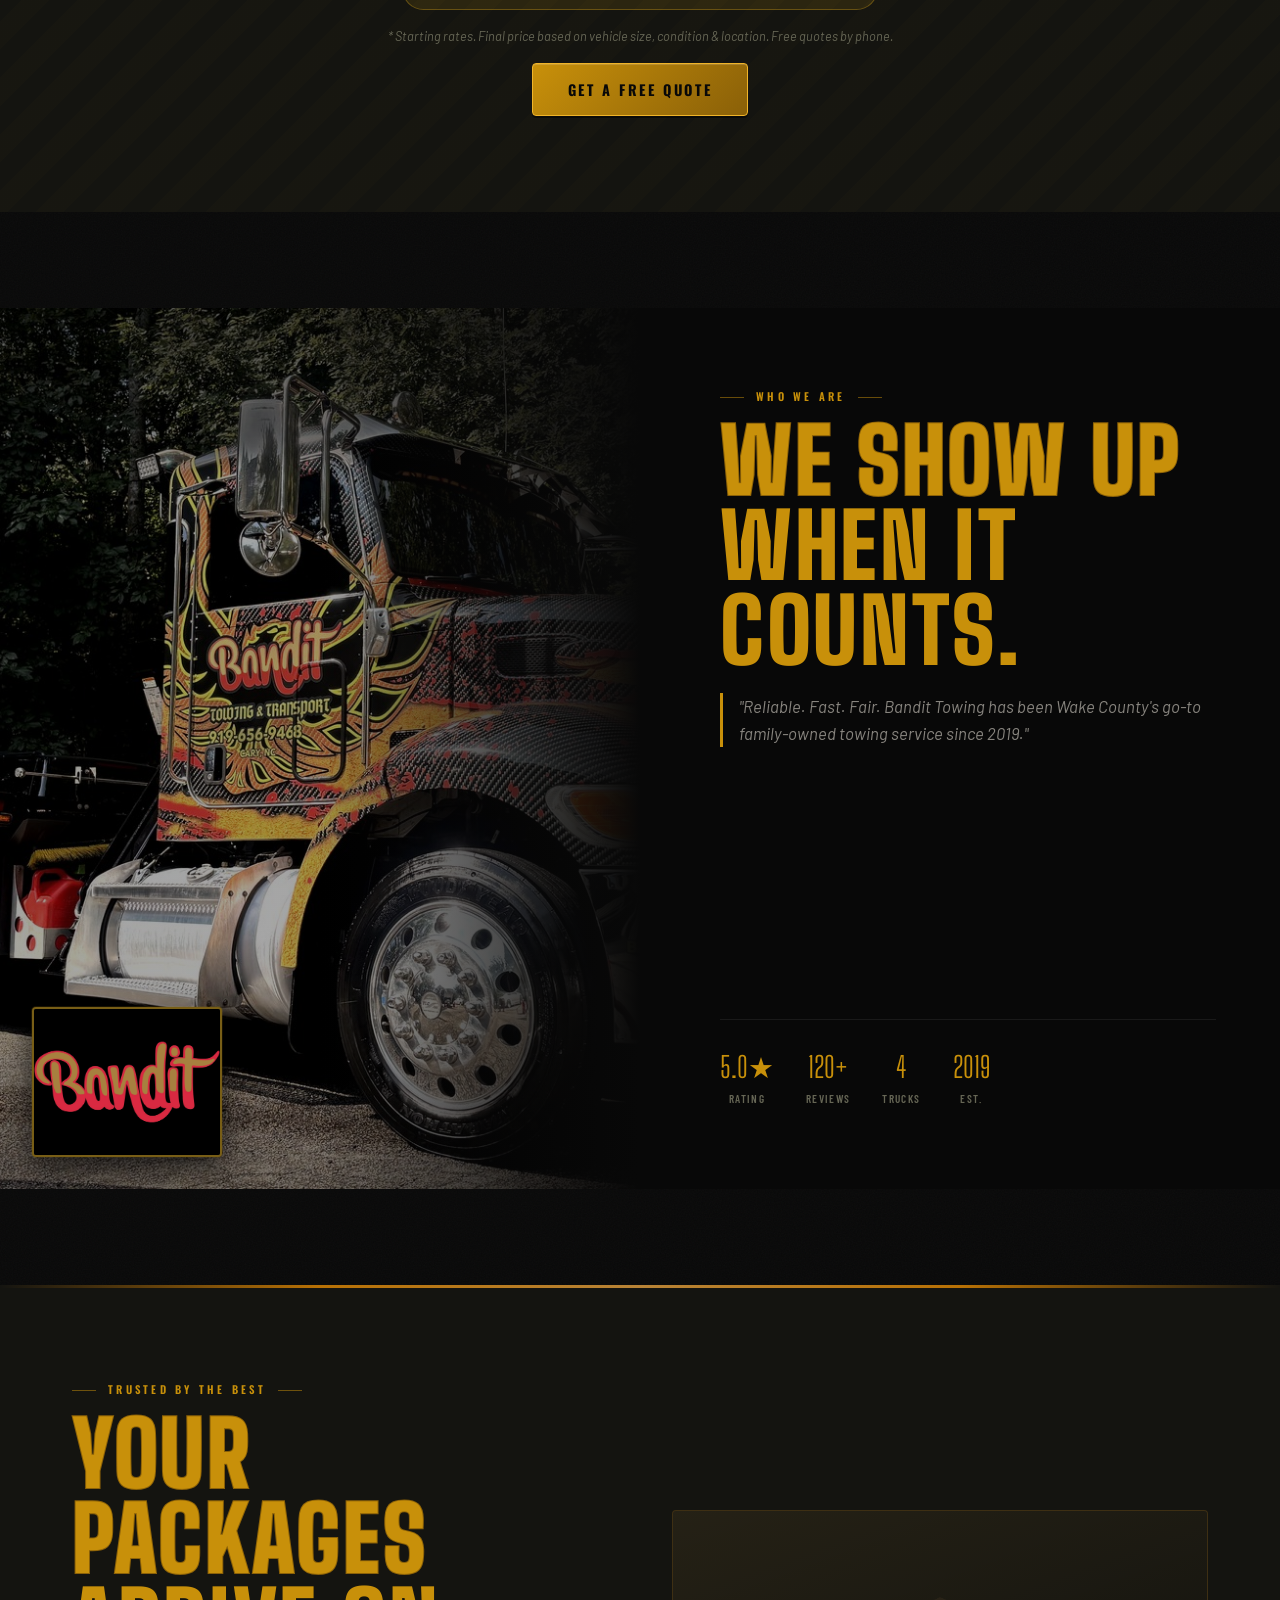
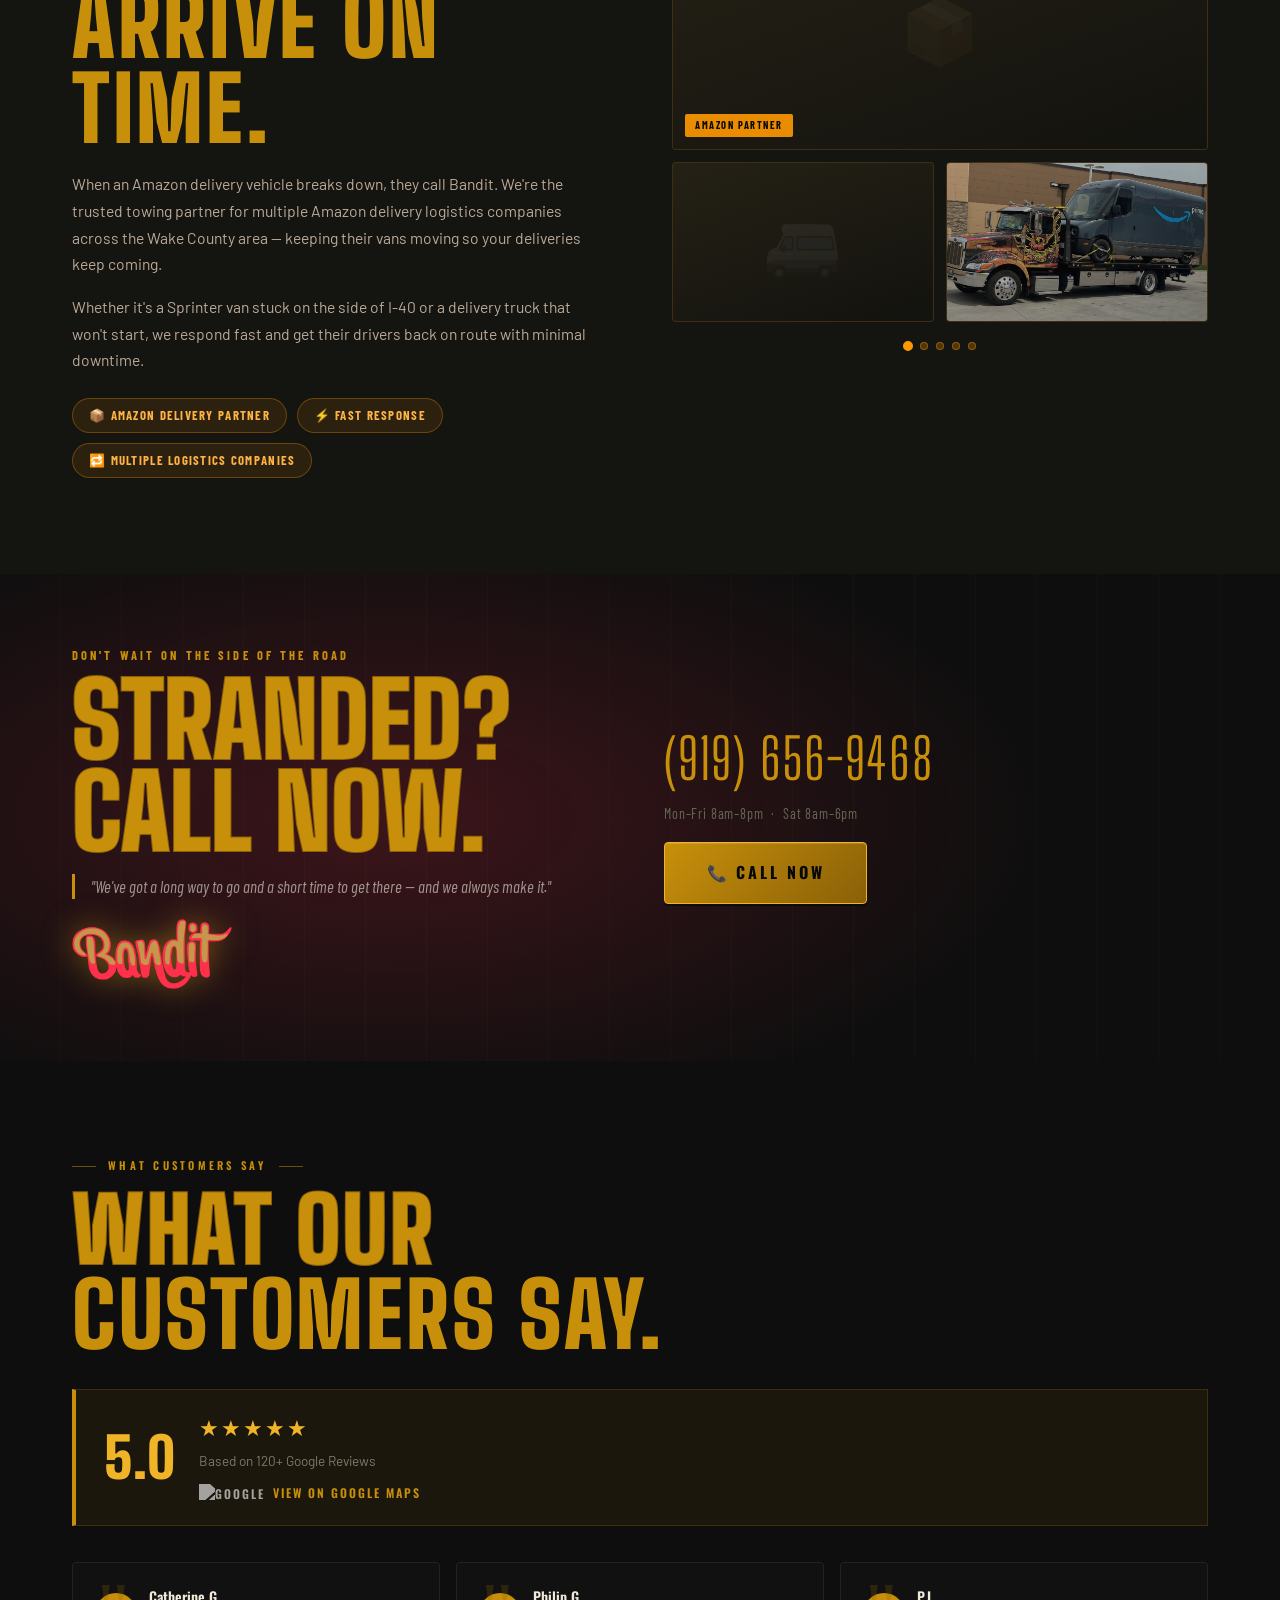
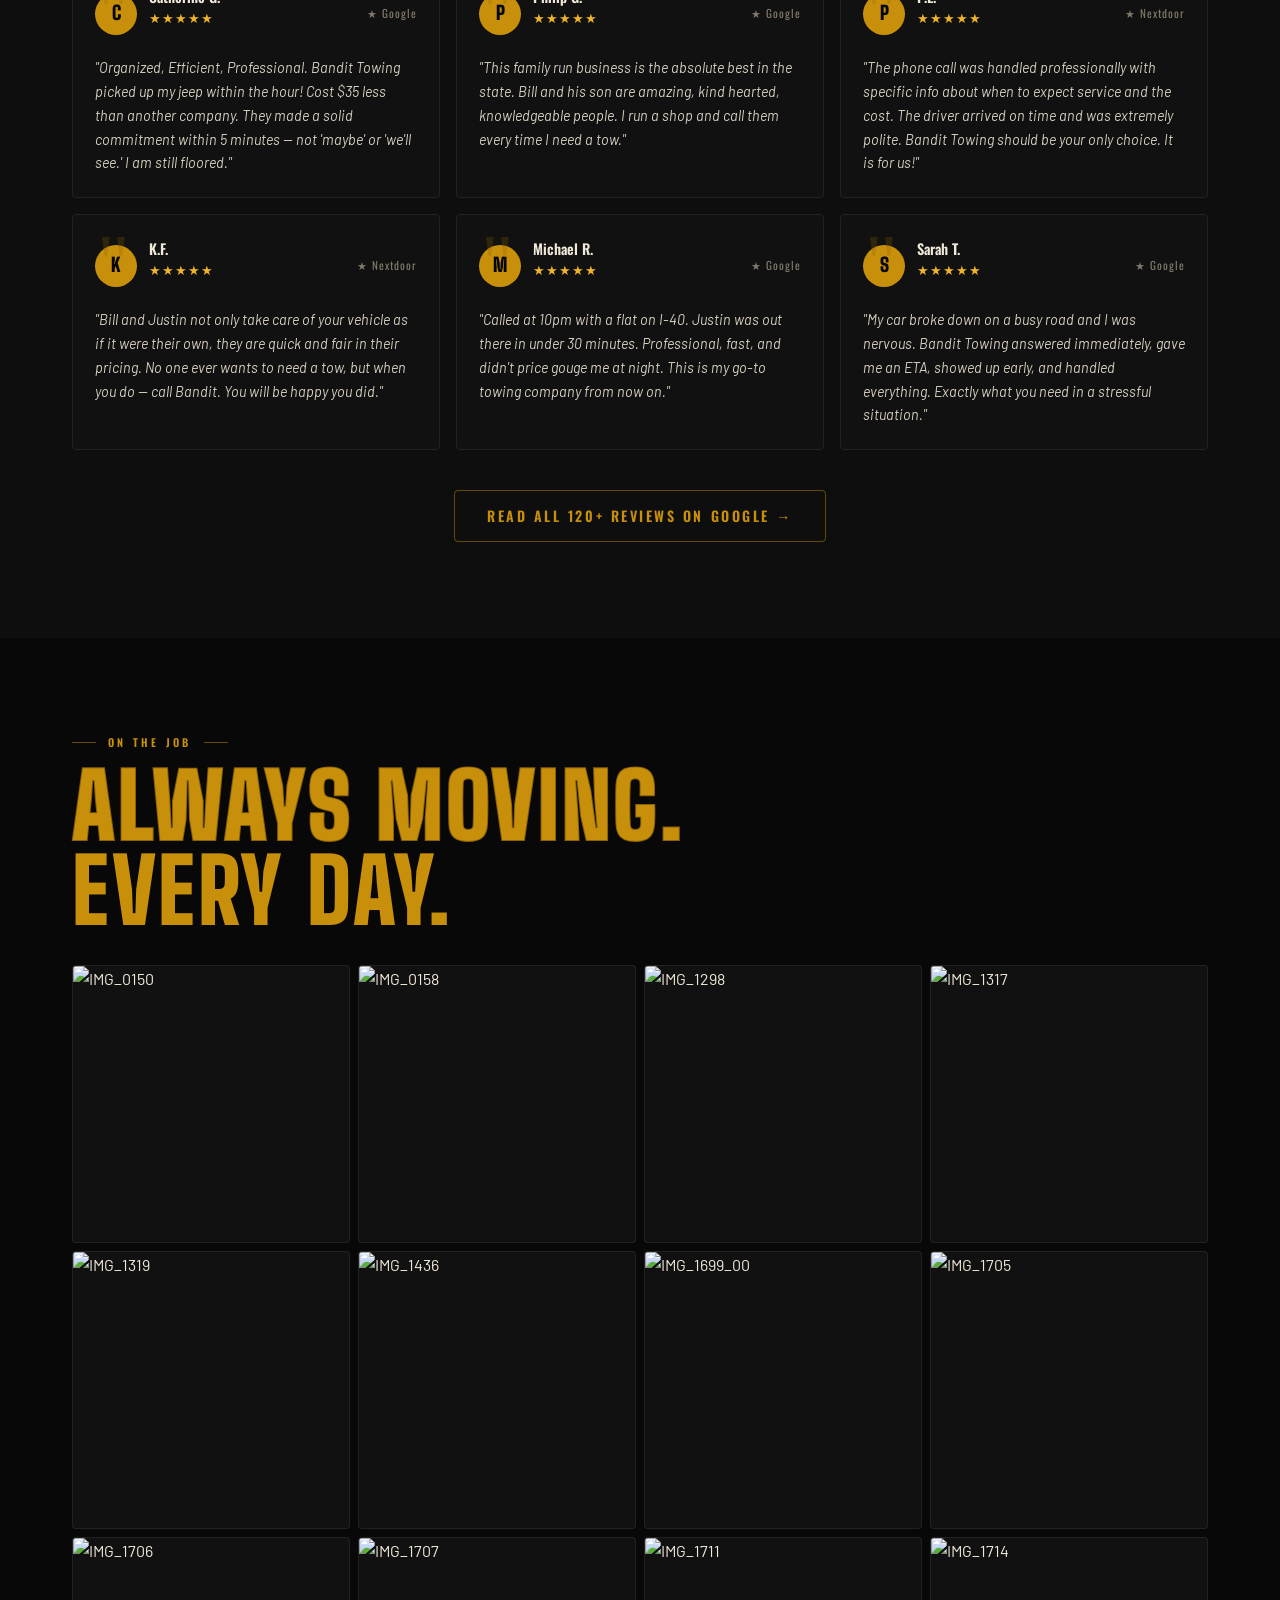
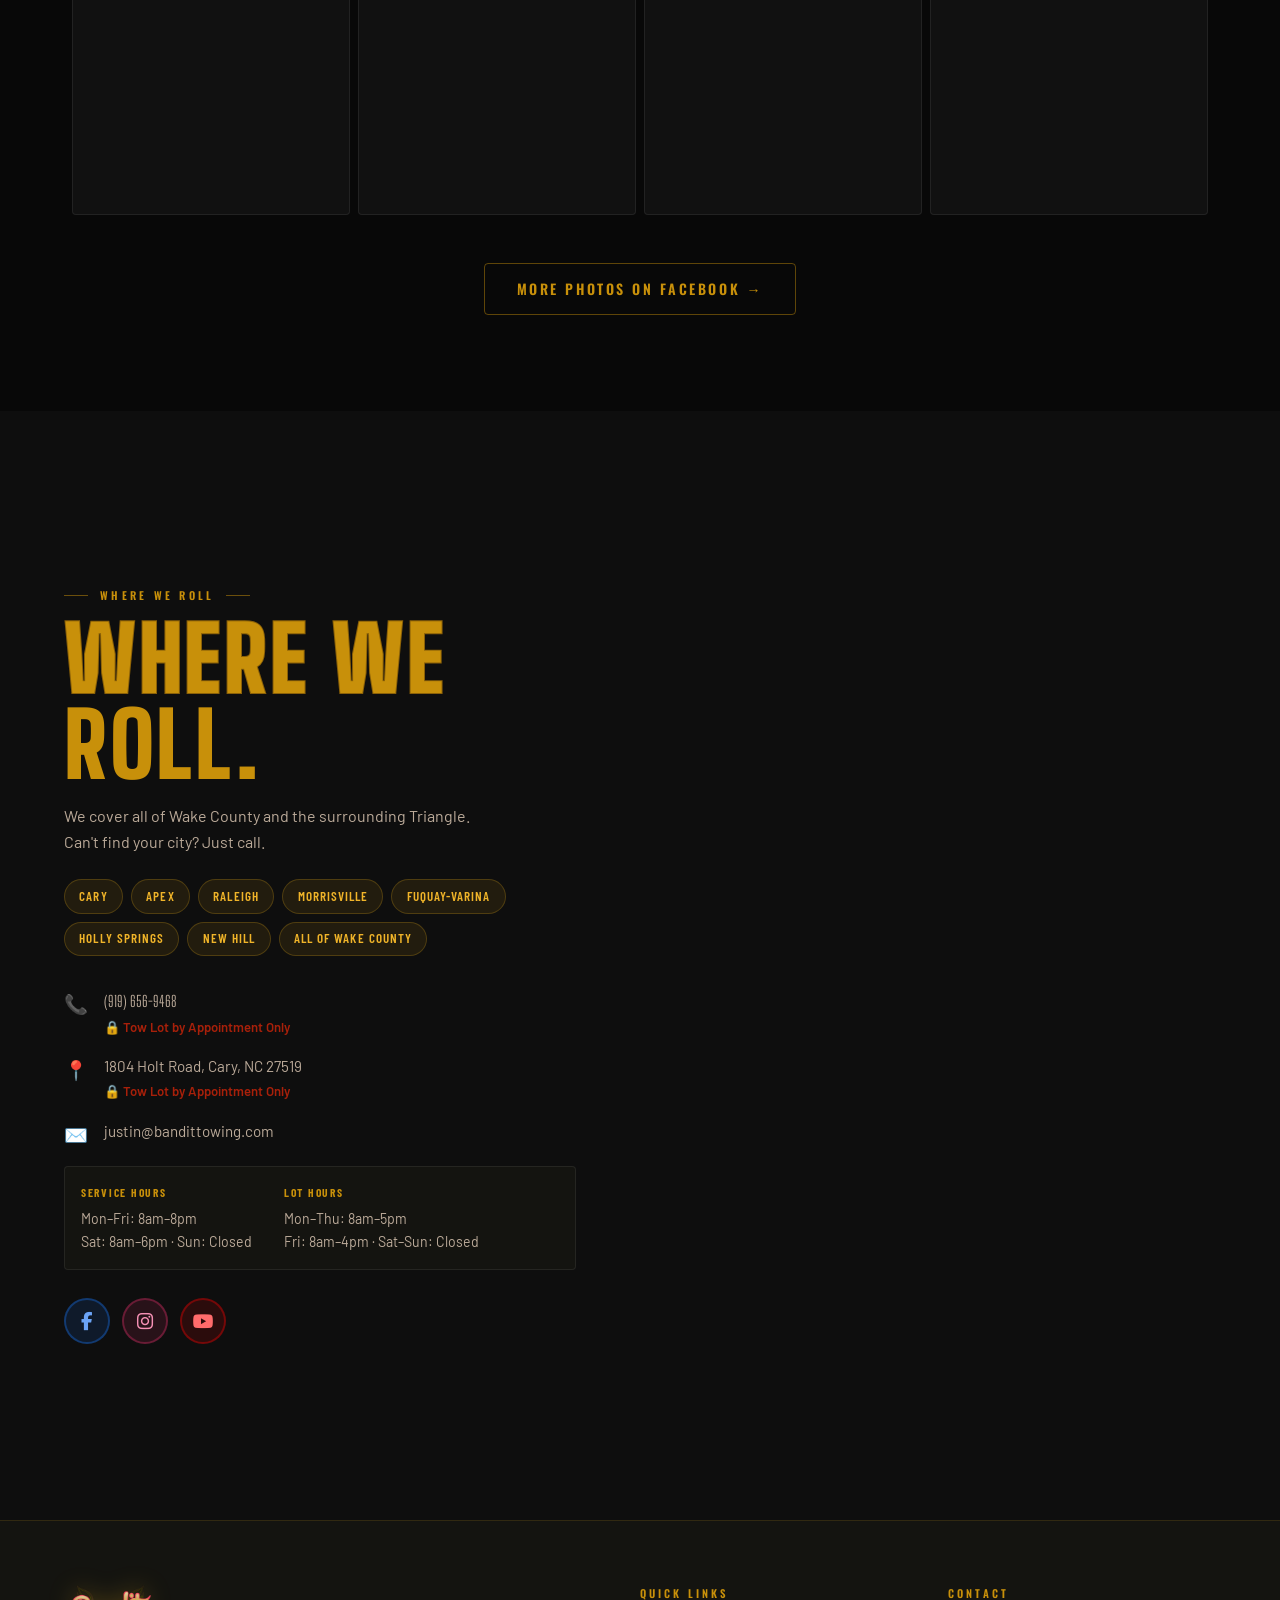
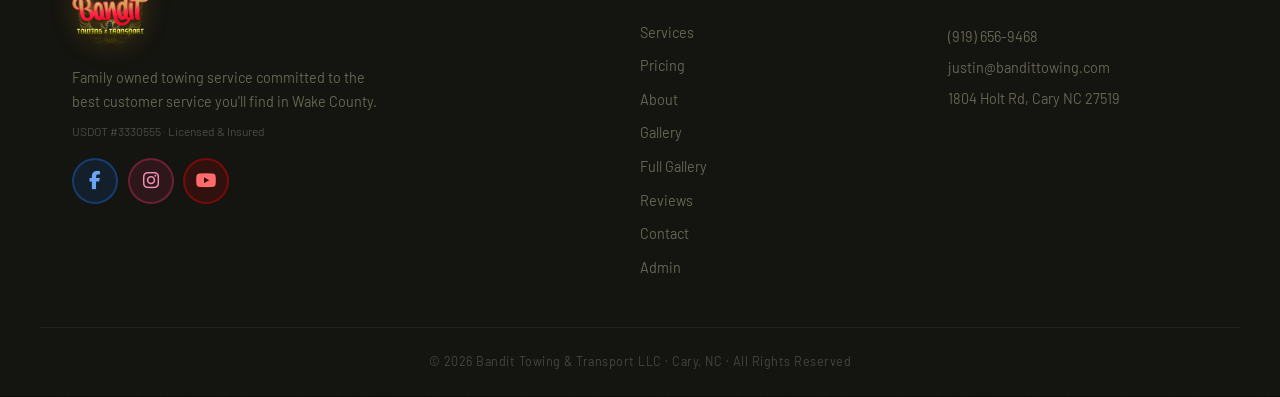
==== commit 22706dec: "update military discount to towing and roadside assistance only" ====
--- a/index.html
+++ b/index.html
@@ -594,7 +594,7 @@
 
       </div>
       <div class="pricing-footer">
-        <div class="military-pill">🎖️ 10% MILITARY DISCOUNT ON ALL SERVICES</div>
+        <div class="military-pill">🎖️ 10% MILITARY DISCOUNT ON TOWING &amp; ROADSIDE ASSISTANCE</div>
         <p class="price-disclaimer">* Starting rates. Final price based on vehicle size, condition &amp; location. Free quotes by phone.</p>
         <a href="tel:9196569468" class="btn-gold">GET A FREE QUOTE</a>
       </div>
@@ -1017,7 +1017,7 @@
     <h2>Tow Truck Cary NC — Call (919) 656-9468</h2>
     <p>Best towing company Cary NC. Cheap towing Cary NC. Fast towing Cary NC. Affordable towing Wake County. Local towing company Cary NC. 5 star towing Cary NC. Reliable tow truck Apex NC. Motorcycle tow truck Cary NC. Accident towing Cary police rotation. Amazon delivery van towing Wake County NC.</p>
     <h2>Pricing</h2>
-    <p>Standard vehicle towing starts at $90. Motorcycle towing $150. Roadside assistance jump start $65. Car lockout $125. Tire change $85. Off-road recovery starting at $250. Vehicle storage $80 per day outside, $150 per day inside. 10 percent military discount on all services.</p>
+    <p>Standard vehicle towing starts at $90. Motorcycle towing $150. Roadside assistance jump start $65. Car lockout $125. Tire change $85. Off-road recovery starting at $250. Vehicle storage $80 per day outside, $150 per day inside. 10 percent military discount on towing and roadside assistance services.</p>
   </div>
 
   <script>
